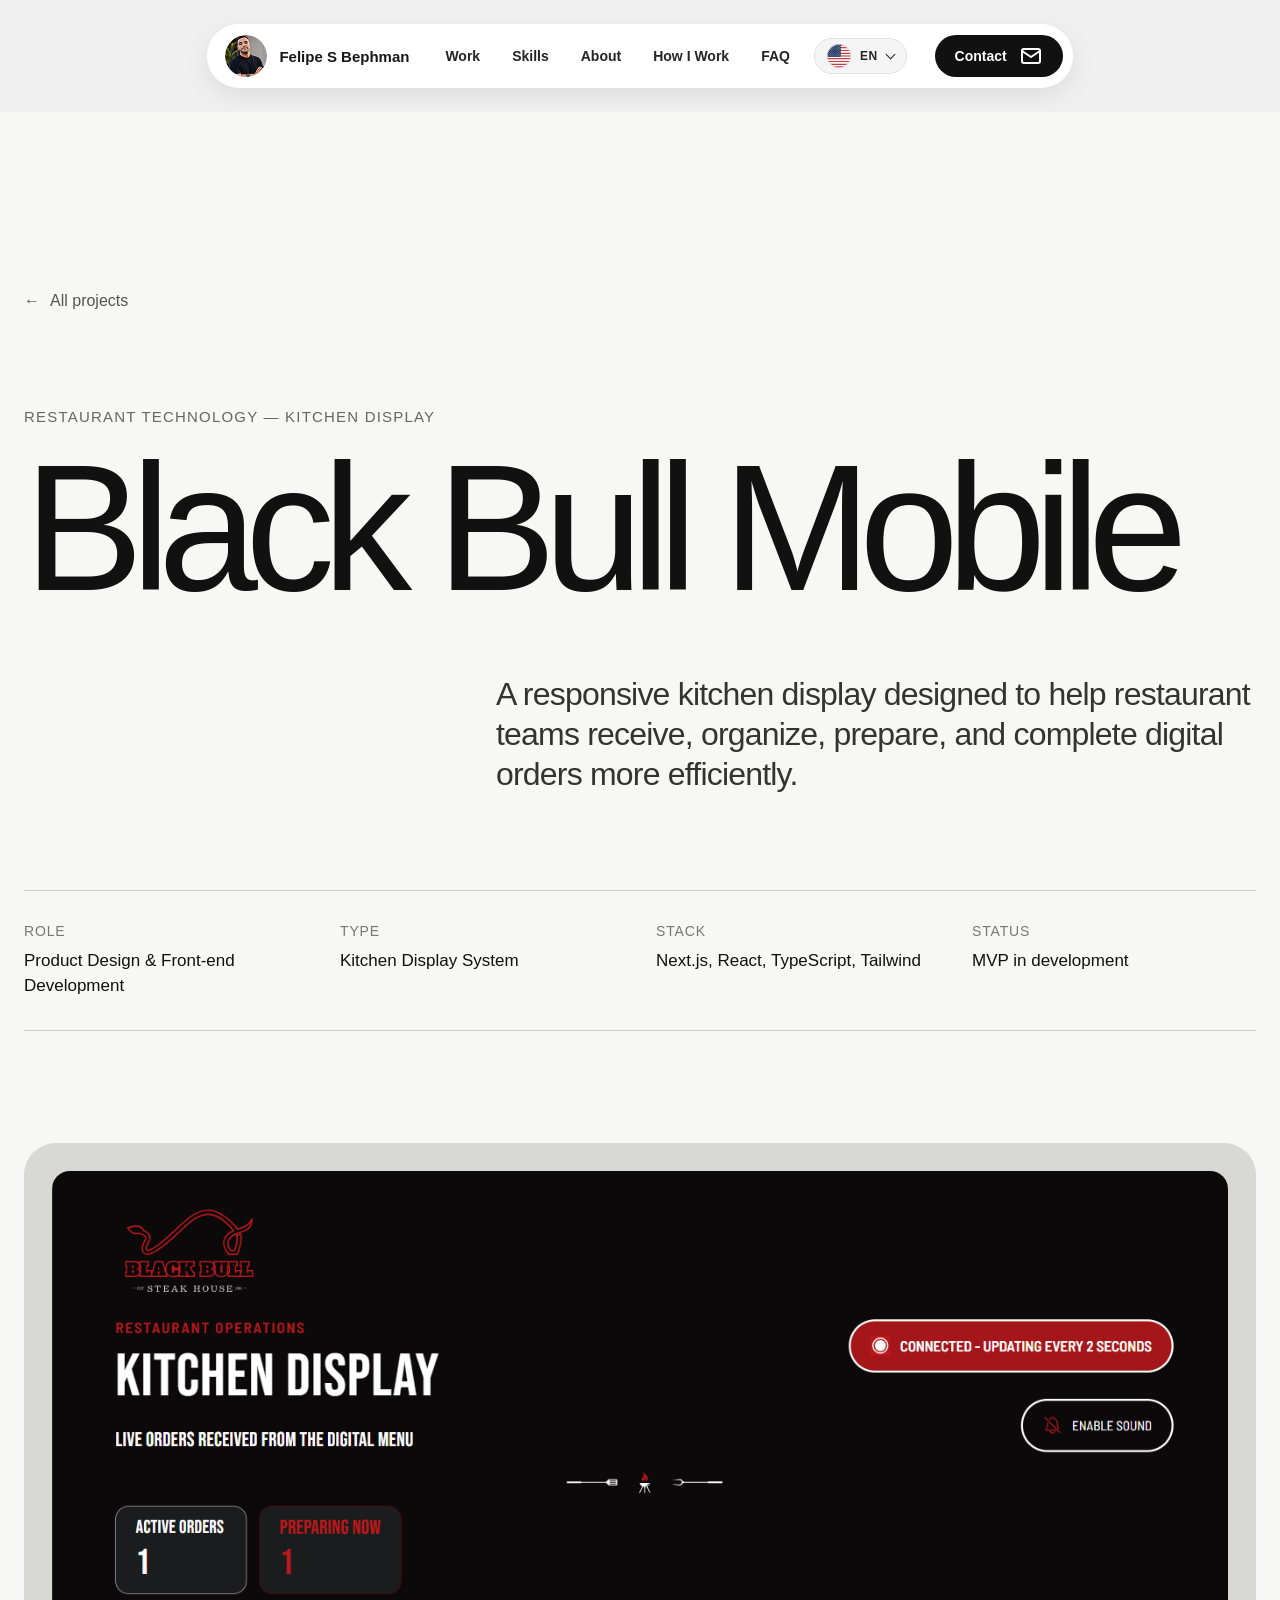
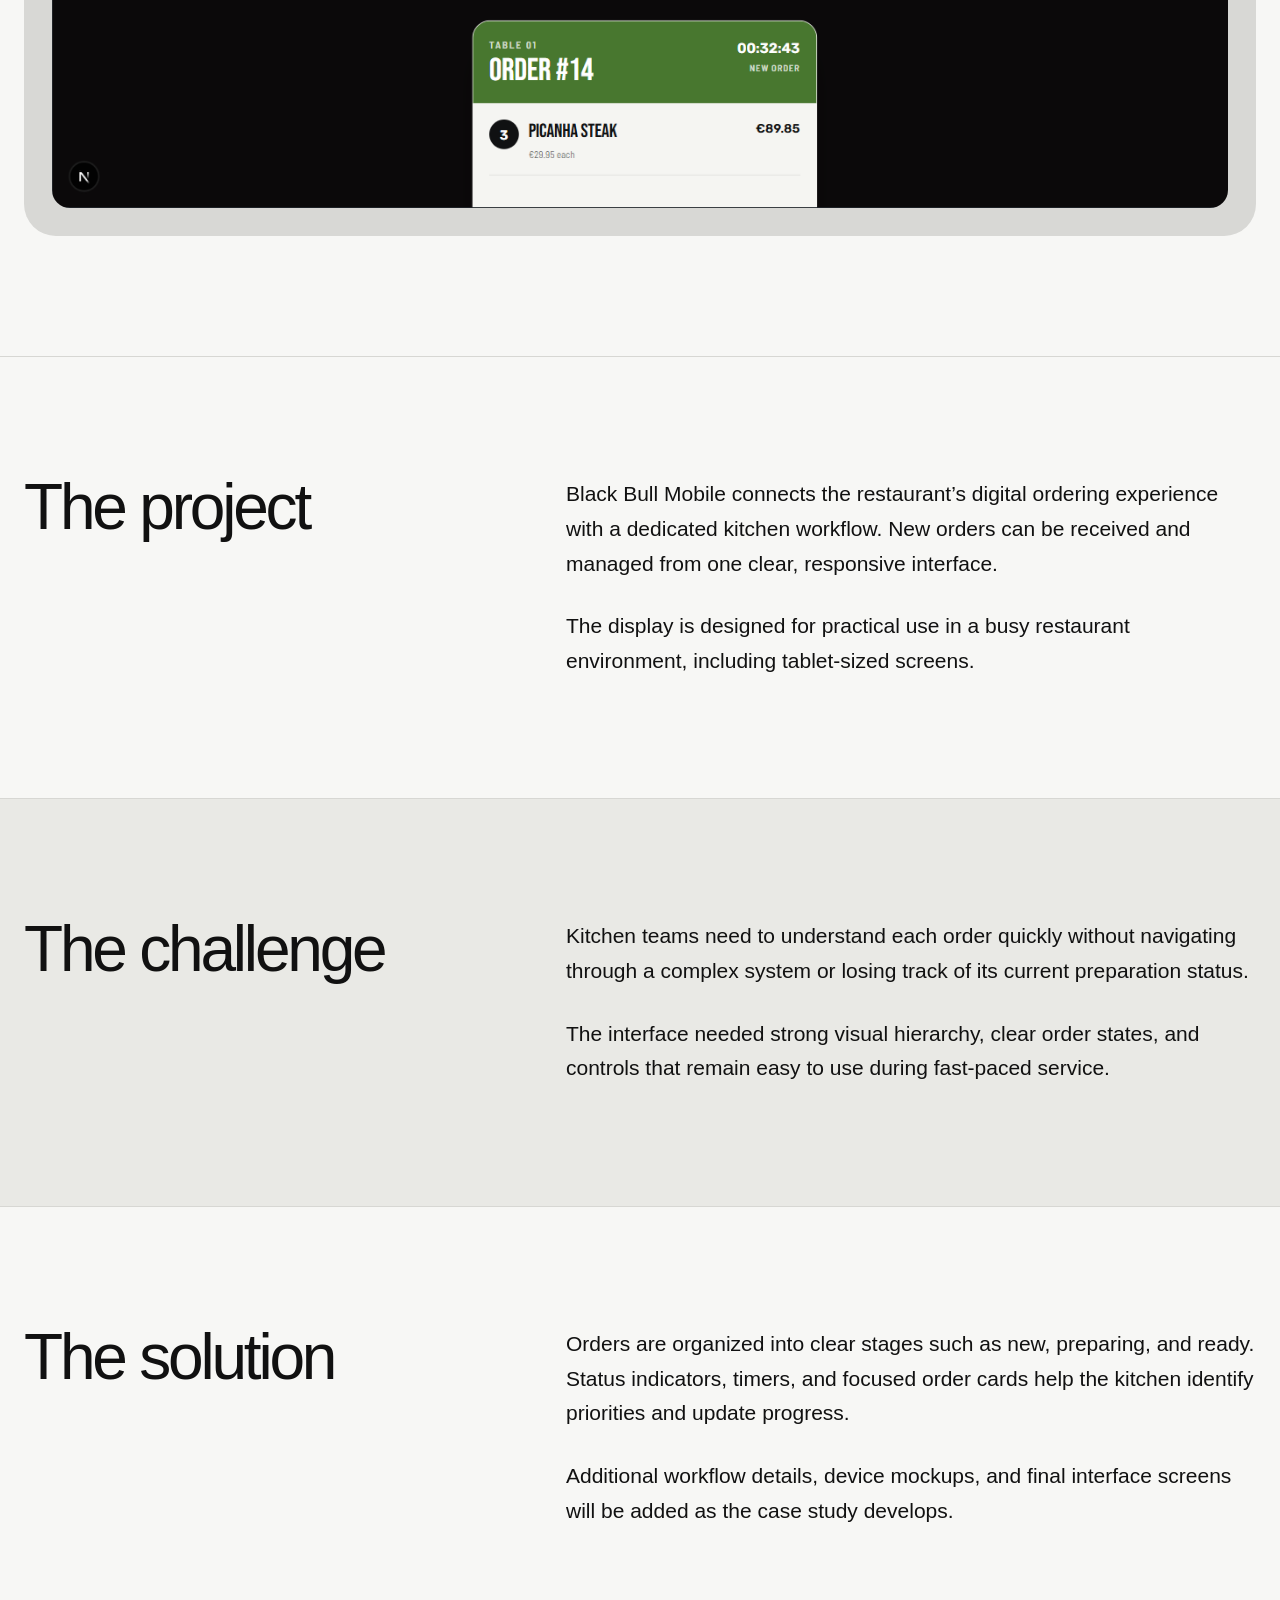
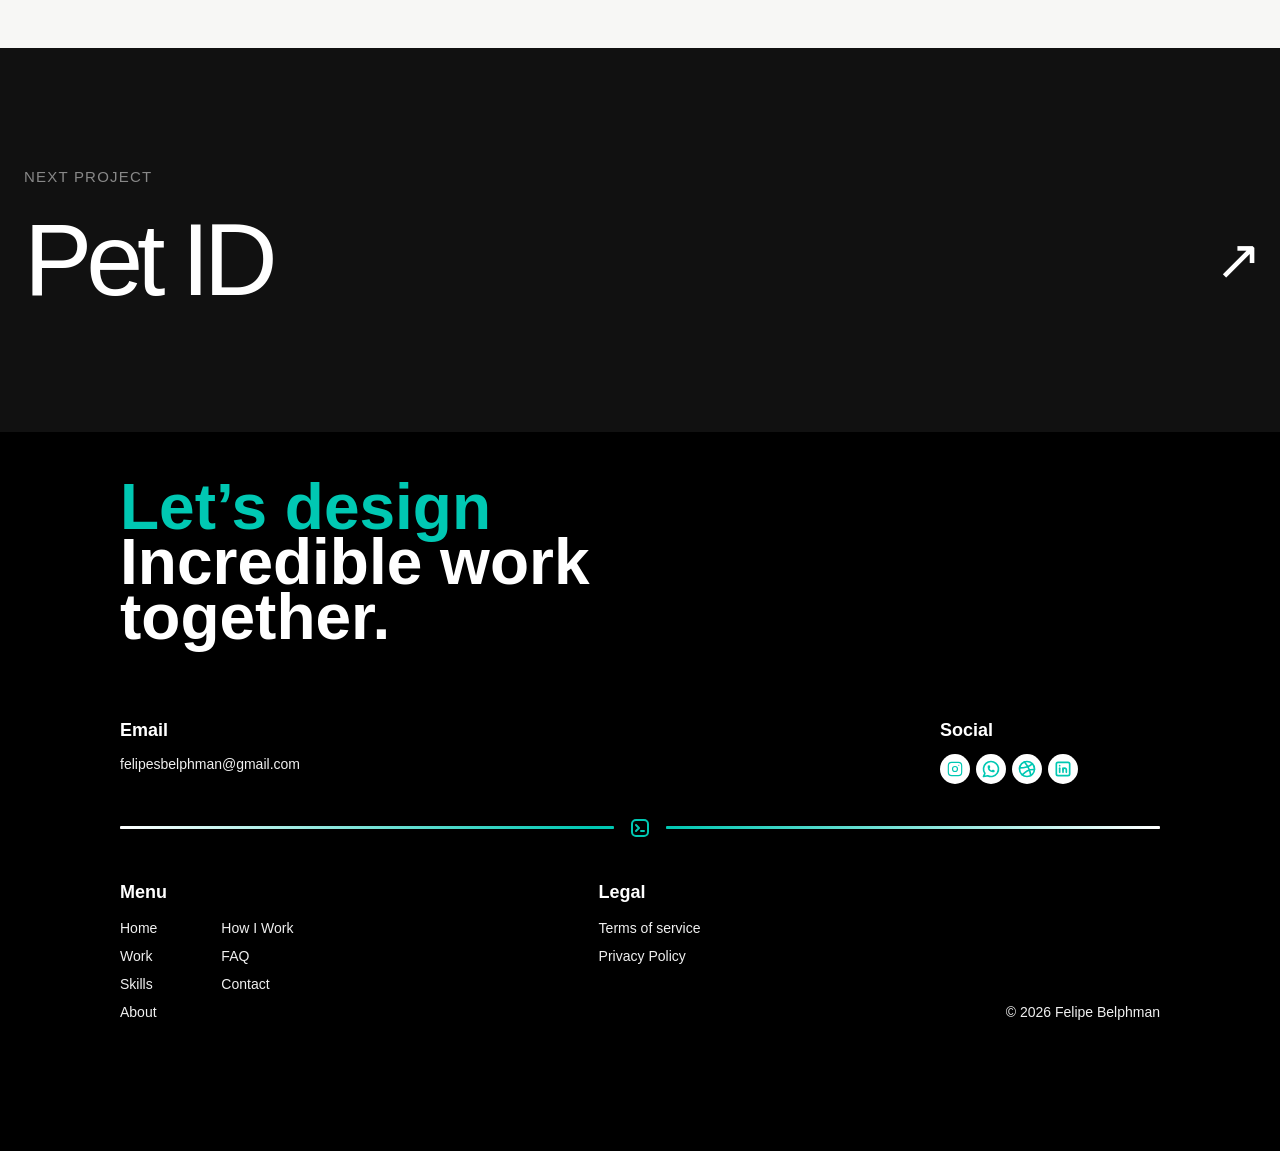
==== black-bull-mobile.html @ f3cac475 "feat: add multilingual front-end portfolio" ====
<!DOCTYPE html>
<html lang="en">

<head>
    <meta charset="UTF-8">
    <meta name="viewport" content="width=device-width, initial-scale=1.0">
    <title data-i18n="blackBullMobilePage.meta.title">Black Bull Mobile Case Study | Felipe S Bephman</title>
    <meta name="description" data-i18n-content="blackBullMobilePage.meta.description" content="A responsive kitchen display designed to help restaurant teams receive, organize, prepare, and complete digital orders more efficiently.">
    <link href="https://api.fontshare.com/v2/css?f[]=switzer@400,500,600,700&display=swap" rel="stylesheet">
    <link rel="stylesheet" href="styles.css">
</head>

<body>
    <header class="site-header">
        <nav class="navigation" aria-label="Main navigation" data-i18n-aria-label="common.navigation.main">
            <a class="navigation__brand" href="./index.html#home">
                <img src="assets/images/profile-photo.png" alt="Portrait of Felipe S Bephman" data-i18n-alt="common.images.portrait">
                <span>Felipe S Bephman</span>
            </a>
            <button class="navigation__toggle" type="button" aria-label="Open navigation menu" data-i18n-aria-label="common.navigation.open" aria-expanded="false"
                aria-controls="navigation-menu">
                <img src="assets/images/menu-icon.svg" alt="" aria-hidden="true">
            </button>
            <ul class="navigation__menu" id="navigation-menu">
                <li><a href="./index.html#work" data-i18n="nav.work">Work</a></li>
                <li><a href="./index.html#skills" data-i18n="nav.skills">Skills</a></li>
                <li><a href="./index.html#about" data-i18n="nav.about">About</a></li>
                <li><a href="./index.html#how-i-work" data-i18n="nav.howIWork">How I Work</a></li>
                <li><a href="./index.html#faq" data-i18n="nav.faq">FAQ</a></li>
                <li class="language-switcher">
                    <button class="language-switcher__trigger" type="button" aria-label="Select language"
                        data-i18n-aria-label="language.select" aria-haspopup="true" aria-expanded="false"
                        aria-controls="language-menu">
                        <img class="language-switcher__flag" data-language-current-flag
                            src="assets/images/flags/flag-en.svg" alt="" aria-hidden="true">

                        <span class="language-switcher__current" data-language-current>
                            EN
                        </span>

                        <span class="language-switcher__chevron" aria-hidden="true"></span>
                    </button>

                    <div class="language-switcher__menu" id="language-menu" role="menu" aria-hidden="true">
                        <button class="language-switcher__option is-active" type="button" data-language="en"
                            role="menuitem" aria-pressed="true">
                            <span class="language-switcher__option-label">
                                <img class="language-switcher__flag" src="assets/images/flags/flag-en.svg" alt=""
                                    aria-hidden="true">

                                <span>English</span>
                            </span>

                            <span class="language-switcher__option-code">
                                EN
                            </span>
                        </button>

                        <button class="language-switcher__option" type="button" data-language="pt-BR" role="menuitem"
                            aria-pressed="false">
                            <span class="language-switcher__option-label">
                                <img class="language-switcher__flag" src="assets/images/flags/flag-pt-br.svg" alt=""
                                    aria-hidden="true">

                                <span>Português</span>
                            </span>

                            <span class="language-switcher__option-code">
                                PT
                            </span>
                        </button>

                        <button class="language-switcher__option" type="button" data-language="es" role="menuitem"
                            aria-pressed="false">
                            <span class="language-switcher__option-label">
                                <img class="language-switcher__flag" src="assets/images/flags/flag-es.svg" alt=""
                                    aria-hidden="true">

                                <span>Español</span>
                            </span>

                            <span class="language-switcher__option-code">
                                ES
                            </span>
                        </button>
                    </div>
                </li>
            </ul>
            <button class="navigation__contact" type="button" data-contact-open aria-controls="contact-modal"
                aria-expanded="false">
                <span class="navigation__contact-default" data-i18n="nav.contact">Contact</span>

                <span class="navigation__contact-hover" data-i18n="nav.contactMe">Contact Me</span>

                <img class="navigation__contact-icon navigation__contact-icon--default"
                    src="assets/images/mail-icon.svg" alt="" aria-hidden="true">

                <img class="navigation__contact-icon navigation__contact-icon--hover"
                    src="assets/images/mail-opened-icon.svg" alt="" aria-hidden="true">

                <img class="navigation__contact-icon navigation__contact-icon--whatsapp"
                    src="assets/images/nav-whatsapp-icon.svg" alt="" aria-hidden="true">
            </button>
        </nav>
    </header>
    <main class="case-study">
    <section class="case-study__hero" aria-labelledby="case-study-title">
        <div class="case-study__container">
            <a class="case-study__back" href="./projects.html">
                <span aria-hidden="true">←</span>
                <span data-i18n="common.caseStudies.allProjects">All projects</span>
            </a>

            <p class="case-study__eyebrow" data-i18n="blackBullMobilePage.hero.eyebrow">
                Restaurant technology — Kitchen display
            </p>

            <h1 class="case-study__title" id="case-study-title">
                Black Bull Mobile
            </h1>

            <p class="case-study__intro" data-i18n="blackBullMobilePage.hero.intro">
                A responsive kitchen display designed to help restaurant
                teams receive, organize, prepare, and complete digital
                orders more efficiently.
            </p>

            <dl class="case-study__meta">
                <div>
                    <dt data-i18n="common.caseStudies.role">Role</dt>
                    <dd data-i18n="common.caseStudies.roleValue">Product Design &amp; Front-end Development</dd>
                </div>

                <div>
                    <dt data-i18n="common.caseStudies.type">Type</dt>
                    <dd data-i18n="blackBullMobilePage.details.type">Kitchen Display System</dd>
                </div>

                <div>
                    <dt data-i18n="common.caseStudies.stack">Stack</dt>
                    <dd>Next.js, React, TypeScript, Tailwind</dd>
                </div>

                <div>
                    <dt data-i18n="common.caseStudies.status">Status</dt>
                    <dd data-i18n="common.caseStudies.mvp">MVP in development</dd>
                </div>
            </dl>
        </div>
    </section>

    <section class="case-study__cover" aria-label="Black Bull Mobile project preview" data-i18n-aria-label="blackBullMobilePage.images.preview">
        <div class="case-study__container">
            <div class="case-study__cover-frame">
                <img
                    src="assets/images/project-black-bull-mobile.png"
                    alt="Black Bull kitchen display interface" data-i18n-alt="blackBullMobilePage.images.interface"
                >
            </div>
        </div>
    </section>

    <section class="case-study__section">
        <div class="case-study__container case-study__two-columns">
            <h2 data-i18n="common.caseStudies.project">The project</h2>

            <div class="case-study__copy">
                <p data-i18n="blackBullMobilePage.project.overview">
                    Black Bull Mobile connects the restaurant’s digital
                    ordering experience with a dedicated kitchen workflow.
                    New orders can be received and managed from one clear,
                    responsive interface.
                </p>

                <p data-i18n="blackBullMobilePage.project.environment">
                    The display is designed for practical use in a busy
                    restaurant environment, including tablet-sized screens.
                </p>
            </div>
        </div>
    </section>

    <section class="case-study__section case-study__section--muted">
        <div class="case-study__container case-study__two-columns">
            <h2 data-i18n="common.caseStudies.challenge">The challenge</h2>

            <div class="case-study__copy">
                <p data-i18n="blackBullMobilePage.challenge.orders">
                    Kitchen teams need to understand each order quickly
                    without navigating through a complex system or losing
                    track of its current preparation status.
                </p>

                <p data-i18n="blackBullMobilePage.challenge.interface">
                    The interface needed strong visual hierarchy, clear
                    order states, and controls that remain easy to use
                    during fast-paced service.
                </p>
            </div>
        </div>
    </section>

    <section class="case-study__section">
        <div class="case-study__container case-study__two-columns">
            <h2 data-i18n="common.caseStudies.solution">The solution</h2>

            <div class="case-study__copy">
                <p data-i18n="blackBullMobilePage.solution.workflow">
                    Orders are organized into clear stages such as new,
                    preparing, and ready. Status indicators, timers, and
                    focused order cards help the kitchen identify priorities
                    and update progress.
                </p>

                <p data-i18n="blackBullMobilePage.solution.upcoming">
                    Additional workflow details, device mockups, and final
                    interface screens will be added as the case study
                    develops.
                </p>
            </div>
        </div>
    </section>

    <nav class="case-study__next" aria-label="Next project" data-i18n-aria-label="common.caseStudies.next">
        <div class="case-study__container">
            <p data-i18n="common.caseStudies.next">Next project</p>

            <a href="./pet-id.html">
                <span>Pet ID</span>
                <span aria-hidden="true">↗</span>
            </a>
        </div>
    </nav>
</main>

    <footer class="site-footer">
        <div class="site-footer__container">
            <h2 class="site-footer__title">
                <span data-i18n="footer.titleOne">Let’s design</span>
                <span data-i18n="footer.titleTwo">Incredible work together.</span>
            </h2>

            <div class="site-footer__contact">
                <div class="site-footer__email">
                    <h3 data-i18n="footer.email">Email</h3>

                    <a href="mailto:felipesbelphman@gmail.com">
                        felipesbelphman@gmail.com
                    </a>
                </div>

                <div class="site-footer__social">
                    <h3 data-i18n="footer.social">Social</h3>

                    <div class="site-footer__social-links">
                        <a href="#" aria-label="Instagram">
                            <img src="assets/images/footer-instagram-icon.svg" alt="" aria-hidden="true">
                        </a>

                        <a href="https://wa.me/353896028494?text=Hello%20Felipe%2C%20I%20found%20your%20portfolio%20and%20would%20like%20to%20talk."
                            target="_blank" rel="noopener noreferrer" aria-label="Message Felipe on WhatsApp" data-i18n-aria-label="footer.whatsappLabel">
                            <img src="assets/images/footer-whatsapp-icon.svg" alt="" aria-hidden="true">
                        </a>

                        <a href="#" aria-label="Dribbble">
                            <img src="assets/images/footer-dribbble-icon.svg" alt="" aria-hidden="true">
                        </a>

                        <a href="#" aria-label="LinkedIn">
                            <img src="assets/images/footer-linkedin-icon.svg" alt="" aria-hidden="true">
                        </a>
                    </div>
                </div>
            </div>

            <div class="site-footer__divider">
                <img class="site-footer__divider-line" src="assets/images/footer-line-left.svg" alt=""
                    aria-hidden="true">

                <img class="site-footer__divider-icon" src="assets/images/footer-brand-icon.svg" alt=""
                    aria-hidden="true">

                <img class="site-footer__divider-line" src="assets/images/footer-line-right.svg" alt=""
                    aria-hidden="true">
            </div>

            <div class="site-footer__bottom">
                <nav class="site-footer__menu" aria-label="Footer navigation" data-i18n-aria-label="footer.navigationLabel">
                    <h3 data-i18n="footer.menu">Menu</h3>

                    <div class="site-footer__menu-links">
                        <div>
                            <a href="./index.html#home" data-i18n="nav.home">Home</a>
                            <a href="./index.html#work" data-i18n="nav.work">Work</a>
                            <a href="./index.html#skills" data-i18n="nav.skills">Skills</a>
                            <a href="./index.html#about" data-i18n="nav.about">About</a>
                        </div>

                        <div>
                            <a href="./index.html#how-i-work" data-i18n="nav.howIWork">How I Work</a>
                            <a href="./index.html#faq" data-i18n="nav.faq">FAQ</a>
                            <a href="./index.html#contact" data-i18n="nav.contact">Contact</a>
                        </div>
                    </div>
                </nav>

                <div class="site-footer__legal">
                    <h3 data-i18n="footer.legal">Legal</h3>

                    <div class="site-footer__legal-links">
                        <a href="./terms-of-service.html" data-i18n="footer.terms">Terms of service</a>
                        <a href="./privacy-policy.html" data-i18n="footer.privacy">Privacy Policy</a>
                    </div>
                </div>

                <p class="site-footer__copyright">
                    © 2026 Felipe Belphman
                </p>
            </div>
        </div>
    </footer>
    <div class="contact-page contact-modal" id="contact-modal" aria-hidden="true">
        <button class="contact-modal__backdrop" type="button" aria-label="Close contact form" data-i18n-aria-label="contact.close"></button>

        <section class="contact-page__panel" aria-labelledby="contact-page-title">
            <button class="contact-page__close" type="button" aria-label="Close contact form" data-i18n-aria-label="contact.close">
                &times;
            </button>

            <header class="contact-page__header">
                <h2 id="contact-page-title" data-i18n="contact.title">
                    Let’s build something useful.
                </h2>

                <p data-i18n="contact.description">
                    Tell me about your project or contact me directly.
                </p>
            </header>

            <div class="contact-page__profile">
                <div class="contact-page__avatar">
                    <img src="assets/images/about-photo.png" alt="Felipe S Belphman">

                    <span class="contact-page__status" aria-label="Available" data-i18n-aria-label="contact.available"></span>
                </div>

                <div class="contact-page__profile-text">
                    <strong>Felipe S Belphman</strong>

                    <a href="mailto:felipesbelphman@gmail.com">
                        felipesbelphman@gmail.com
                    </a>
                </div>
            </div>

            <form class="contact-form" id="contact-form">
                <div class="contact-form__row">
                    <label class="contact-form__field">
                        <span data-i18n="contact.name">Name</span>

                        <input type="text" name="name" placeholder="Name" data-i18n-placeholder="contact.name" autocomplete="name" required>
                    </label>

                    <label class="contact-form__field">
                        <span data-i18n="footer.email">Email</span>

                        <input type="email" name="email" placeholder="Email" data-i18n-placeholder="footer.email" autocomplete="email" required>
                    </label>
                </div>

                <label class="contact-form__field">
                    <span data-i18n="contact.project">Tell me about your project</span>

                    <textarea name="message" rows="5"
                        placeholder="Share a few details — goals, ideas, timeline, or anything you think is relevant." data-i18n-placeholder="contact.messagePlaceholder"
                        required></textarea>
                </label>

                <label class="contact-form__field">
                    <span data-i18n="contact.help">How can I help?</span>

                    <select name="helpType" required>
                        <option value="" selected disabled data-i18n="contact.options.prompt">
                            Select an option
                        </option>

                        <option value="front-end-development" data-i18n="contact.options.development">
                            Front-end development
                        </option>

                        <option value="figma-to-code" data-i18n="contact.options.figma">
                            Figma to code
                        </option>

                        <option value="responsive-website" data-i18n="contact.options.responsive">
                            Responsive website
                        </option>

                        <option value="job-opportunity" data-i18n="contact.options.job">
                            Junior job opportunity
                        </option>

                        <option value="other" data-i18n="contact.options.other">
                            Other
                        </option>
                    </select>
                </label>

                <button class="contact-form__submit" type="submit">
                    <img src="assets/images/contact-message-icon.svg" alt="" aria-hidden="true">

                    <span data-i18n="contact.send">Send Message</span>
                </button>

                <a class="contact-form__whatsapp"
                    href="https://wa.me/353896028494?text=Hello%20Felipe%2C%20I%20found%20your%20portfolio%20and%20would%20like%20to%20talk."
                    target="_blank" rel="noopener noreferrer" aria-label="Message Felipe on WhatsApp" data-i18n-aria-label="footer.whatsappLabel">
                    <img src="assets/images/contact-whatsapp-icon.svg" alt="" aria-hidden="true">

                    <span data-i18n="contact.whatsapp">Message on WhatsApp</span>
                </a>

                <p class="contact-form__note" data-i18n="contact.reply">
                    I’ll reply as soon as possible.
                </p>
            </form>
        </section>
    </div>
    <script src="i18n.js"></script>
    <script src="script.js"></script>
</body>

</html>
---- styles.css ----
* {
    box-sizing: border-box;
    margin: 0;
    padding: 0;
}

body {
    min-height: 100vh;
    background-color: #f0f0f0;
    color: #171717;
    font-family: "Switzer", sans-serif;
}

a {
    color: inherit;
    text-decoration: none;
}

ul {
    list-style: none;
}

.site-header {
    display: flex;
    justify-content: center;
    padding: 24px;
}

.navigation {
    display: flex;
    align-items: center;
    gap: 28px;
    min-height: 64px;
    padding: 10px 10px 10px 18px;
    background-color: #ffffff;
    border-radius: 40px;
    box-shadow: 0 8px 24px rgb(0 0 0 / 8%);
}

.navigation__brand {
    display: flex;
    align-items: center;
    gap: 12px;
    font-size: 15px;
    font-weight: 700;
}

.navigation__brand img {
    display: block;
    width: 42px;
    height: 42px;
    object-fit: cover;
    border-radius: 50%;
}

.navigation__menu {
    display: flex;
    align-items: center;
    gap: 16px;
    font-size: 14px;
    font-weight: 600;
}

.navigation__menu a {
    display: block;
    padding: 12px 8px;
    color: #242424;
}

.navigation__contact {
    display: flex;
    flex: 0 0 128px;
    align-items: center;
    justify-content: center;
    gap: 12px;
    width: 128px;
    min-width: 128px;
    height: 42px;
    padding: 12px 18px;
    overflow: hidden;
    color: #ffffff;
    background-color: #111111;
    border: 0;
    border-radius: 28px;
    font-family: inherit;
    font-size: 14px;
    font-weight: 600;
    white-space: nowrap;
    cursor: pointer;
    transition:
        width 0.45s cubic-bezier(0.22, 1, 0.36, 1),
        flex-basis 0.45s cubic-bezier(0.22, 1, 0.36, 1),
        padding 0.35s ease;
}

.navigation__contact img {
    display: block;
    width: 24px;
    height: 24px;
    flex-shrink: 0;
}

.hero {
    display: flex;
    align-items: center;
    justify-content: space-between;
    gap: 64px;
    max-width: 1920px;
    min-height: auto;
    margin: 0 auto;
    padding: 96px 120px;
}

.hero__content {
    display: flex;
    flex: 0 1 670px;
    flex-direction: column;
    align-items: flex-start;
}

.hero__availability {
    display: inline-flex;
    align-items: center;
    gap: 6px;
    min-height: 40px;
    padding: 10px 24px 10px 12px;
    background-color: #ffffff;
    border: 1px solid #dedcd6;
    border-radius: 19px;
    box-shadow: 0 6px 14px rgb(0 0 0 / 8%);
    font-size: 13px;
    font-weight: 600;
}

.hero__status-dot {
    position: relative;
    width: 16px;
    height: 16px;
    flex-shrink: 0;
    background-color: rgb(33 179 11 / 45%);
    border-radius: 50%;
    box-shadow: 0 0 0 7px rgb(33 179 11 / 0%);
    animation: online-pulse 1.5s ease-out infinite;
}

.hero__status-dot::after {
    content: "";
    position: absolute;
    top: 3px;
    left: 3px;
    width: 10px;
    height: 10px;
    background-color: #21b30b;
    border-radius: 50%;
}

@keyframes online-pulse {

    0%,
    100% {
        transform: scale(1);
        box-shadow: 0 0 0 0 rgb(33 179 11 / 45%);
    }

    50% {
        transform: scale(1.15);
        box-shadow: 0 0 0 8px rgb(33 179 11 / 0%);
    }
}

.hero__title {
    display: flex;
    flex-direction: column;
    margin-top: 32px;
    font-size: 48px;
    line-height: 1.2;
    font-weight: 600;
    letter-spacing: -1.5px;
}

.hero__title-muted {
    color: #828282;
}

.hero__title-strong {
    color: #000000;
}

.hero__description {
    max-width: 610px;
    margin-top: 24px;
    color: #5e5b56;
    font-size: 18px;
    line-height: 28px;
    letter-spacing: -0.36px;
}

.hero__description-highlight {
    color: #000000;
    font-weight: 600;
}

.hero__location {
    margin-top: 24px;
    color: #77746e;
    font-size: 10px;
    line-height: 15px;
    font-weight: 600;
    letter-spacing: 0.4px;
    text-transform: uppercase;
    display: flex;
    align-items: center;
    gap: 12px;
}

.hero__location img {
    display: block;
    width: 24px;
    height: 24px;
}

.hero__actions {
    display: flex;
    align-items: center;
    gap: 14px;
    margin-top: 32px;
}

.button {
    display: inline-flex;
    align-items: center;
    justify-content: center;
    height: 44px;
    padding: 0 24px;
    border-radius: 29px;
    font-size: 16px;
    font-weight: 600;
    white-space: nowrap;
    gap: 12px;
}

.button img {
    display: block;
    width: 24px;
    height: 24px;
    flex-shrink: 0;
}

.button--primary {
    min-width: 180px;
    background-color: #171717;
    color: #ffffff;
    box-shadow: 0 7px 14px rgb(0 0 0 / 16%);
}

.button--secondary {
    min-width: 160px;
    background-color: #ffffff;
    color: #111111;
    border: 1px solid #d8d6d0;
    font-size: 14px;
}

.button {
    transition: transform 0.2s ease;
}

.button:hover {
    transform: translateY(-2px);
}

.hero__visual {
    display: flex;
    flex: 0 1 480px;
    justify-content: center;
}

.hero__visual img {
    display: block;
    width: 100%;
    max-width: 480px;
    height: auto;
}

.navigation__menu a {
    transition: color 0.2s ease;
}

.navigation__menu a:hover {
    color: #828282;
}

.navigation__toggle {
    display: none;
    padding: 0;
    background: transparent;
    border: 0;
    cursor: pointer;
}

.navigation__contact-default,
.navigation__contact-hover {
    width: auto;
}

.navigation__contact-hover,
.navigation__contact-icon--hover,
.navigation__contact-icon--whatsapp {
    display: none !important;
}

.navigation__contact:hover,
.navigation__contact:focus-visible {
    flex-basis: 188px;
    width: 188px;
    padding: 12px;
}

.navigation__contact:hover .navigation__contact-default,
.navigation__contact:hover .navigation__contact-icon--default,
.navigation__contact:focus-visible .navigation__contact-default,
.navigation__contact:focus-visible .navigation__contact-icon--default {
    display: none !important;
}

.navigation__contact:hover .navigation__contact-hover,
.navigation__contact:hover .navigation__contact-icon--hover,
.navigation__contact:hover .navigation__contact-icon--whatsapp,
.navigation__contact:focus-visible .navigation__contact-hover,
.navigation__contact:focus-visible .navigation__contact-icon--hover,
.navigation__contact:focus-visible .navigation__contact-icon--whatsapp {
    display: block !important;
}

.technology-slider {
    display: flex;
    align-items: center;
    gap: 75px;
    min-height: 128px;
    padding: 24px 120px;
    background-color: #f0f0f0;
    overflow: hidden;
}

.technology-slider__intro {
    display: flex;
    flex-direction: column;
    justify-content: center;
    gap: 12px;
    flex-shrink: 0;
}

.technology-slider__eyebrow {
    display: flex;
    align-items: center;
    gap: 15px;
    color: #77746e;
    font-size: 16px;
    line-height: 15px;
    font-weight: 600;
    letter-spacing: 1.28px;
}

.technology-slider__status-dot {
    display: block;
    width: 16px;
    height: 16px;
    flex-shrink: 0;
}

.technology-slider__title {
    display: flex;
    align-items: center;
    gap: 12px;
    color: #000000;
    font-size: 20px;
    line-height: 1.2;
    font-weight: 500;
    letter-spacing: -0.4px;
    white-space: nowrap;
}

.technology-slider__title img {
    display: block;
    width: 24px;
    height: 24px;
    flex-shrink: 0;
}

.technology-slider__group {
    display: flex;
    align-items: center;
    gap: 24px;
}

.technology-slider__item {
    display: flex;
    align-items: center;
    gap: 14px;
    flex-shrink: 0;
}

.technology-slider__item img {
    display: block;
    width: 44px;
    height: 44px;
    object-fit: contain;
}

.technology-slider__item span {
    min-width: 130px;
    color: #0a0d12;
    font-size: 16px;
    line-height: 22px;
    font-weight: 600;
}

.technology-slider__viewport {
    flex: 1;
    min-width: 0;
    overflow: hidden;

    -webkit-mask-image: linear-gradient(to right,
            transparent 0%,
            #000000 12%,
            #000000 88%,
            transparent 100%);

    mask-image: linear-gradient(to right,
            transparent 0%,
            #000000 12%,
            #000000 88%,
            transparent 100%);
}

.technology-slider__group {
    display: flex;
    align-items: center;
    gap: 24px;
}

.technology-slider__track {
    display: flex;
    width: max-content;
}

.technology-slider__track {
    display: flex;
    width: max-content;
    animation: technology-scroll 20s linear infinite;
}

.technology-slider__group {
    display: flex;
    align-items: center;
    gap: 24px;
    padding-right: 24px;
}

.technology-slider--paused .technology-slider__track {
    animation-play-state: paused;
}

.skills {
    padding: 0 120px 126px;
    background-color: #f0f0f0;
}

.skills__container {
    display: grid;
    grid-template-columns: minmax(0, 1fr) 418px;
    align-items: center;
    gap: 64px;
    width: 100%;
    max-width: 1200px;
    margin: 0 auto;
}

.skills__intro {
    display: flex;
    flex-direction: column;
    justify-content: center;
    gap: 101px;
    min-width: 0;
    min-height: 568px;
}

.skills__title {
    color: #111111;
    font-size: 62px;
    line-height: 0.95;
    font-weight: 600;
    letter-spacing: -3.72px;
}

.skills__title span {
    display: block;
}

.skills__title-muted {
    width: max-content;
    color: transparent;
    background: linear-gradient(180deg,
            #c7c7cc 0%,
            #111111 100%);
    background-clip: text;
    -webkit-background-clip: text;
}

.skills__stack {
    display: flex;
    flex-direction: column;
    gap: 24px;
}

.skills__stack-title {
    color: #111111;
    font-size: 28px;
    line-height: 1.2;
    font-weight: 500;
    letter-spacing: -0.56px;
}

.skills__logos {
    width: 100%;
    min-width: 0;
    overflow: hidden;
    -webkit-mask-image: linear-gradient(to right,
            transparent 0%,
            #000000 10%,
            #000000 90%,
            transparent 100%);

    mask-image: linear-gradient(to right,
            transparent 0%,
            #000000 10%,
            #000000 90%,
            transparent 100%);
}

.skills__logos-track {
    display: flex;
    align-items: center;
    width: max-content;
}

.skills__logos-group {
    display: flex;
    align-items: center;
    gap: 6px;
    flex-shrink: 0;
    padding-right: 6px;
}

.skills__logo-tile {
    display: flex;
    align-items: center;
    justify-content: center;
    width: 69px;
    height: 69px;
    flex: 0 0 69px;
    overflow: hidden;
    background-color: #ffffff;
    border-radius: 12px;
}

.skills__logo-tile img {
    display: block;
    width: 46px;
    height: 46px;
    object-fit: contain;
}

.skills__logos-track {
    animation: skills-logo-scroll 30s linear infinite;
    will-change: transform;
}

.skills__capabilities {
    display: flex;
    flex-direction: column;
    align-items: flex-start;
    gap: 36px;
    width: 418px;
}

.skills__capability {
    display: flex;
    align-items: center;
    gap: 24px;
    width: 100%;
}

.skills__capability-icon {
    display: flex;
    align-items: center;
    justify-content: center;
    width: 52px;
    height: 52px;
    flex: 0 0 52px;
    overflow: hidden;
    background-color: #0e0e0d;
    border-radius: 50%;
}

.skills__capability-icon img {
    display: block;
    width: 29px;
    height: 29px;
    object-fit: contain;
}

.skills__capability p {
    color: #111111;
    font-size: 24px;
    line-height: 38px;
    font-weight: 600;
    white-space: nowrap;
}

@keyframes skills-logo-scroll {
    from {
        transform: translateX(0);
    }

    to {
        transform: translateX(-50%);
    }
}

.about {
    padding: 0 120px 126px;
    background-color: #f0f0f0;
}

.about__container {
    width: 100%;
    max-width: 1200px;
    margin: 0 auto;
}

.about__title {
    display: flex;
    flex-direction: column;
    width: 617px;
    max-width: 100%;
    color: #111111;
    font-size: 62px;
    line-height: 0.95;
    font-weight: 600;
    letter-spacing: -3.72px;
}

.about__title-muted {
    width: max-content;
    max-width: 100%;
    color: transparent;
    background: linear-gradient(180deg,
            #c7c7cc 0%,
            #111111 100%);
    background-clip: text;
    -webkit-background-clip: text;
}

.about__content {
    display: grid;
    grid-template-columns:
        minmax(320px, 442px) minmax(0, 617px);
    justify-content: space-between;
    align-items: start;
    gap: 64px;
    margin-top: 48px;
}

.about__profile,
.about__summary {
    min-width: 0;
}

.about__profile {
    display: flex;
    flex-direction: column;
    gap: 24px;
}

.about__photo-wrapper {
    position: relative;
    width: 100%;
    aspect-ratio: 442 / 489;
    overflow: hidden;
    border-radius: 16px;
}

.about__photo {
    display: block;
    width: 100%;
    height: 100%;
    object-fit: cover;
}

.about__socials {
    position: absolute;
    right: 10px;
    bottom: 10px;
    display: flex;
    align-items: center;
    gap: 6px;
}

.about__socials a,
.about__socials img {
    display: block;
    width: 30px;
    height: 30px;
}

.about__identity h3 {
    color: #000000;
    font-size: 24px;
    line-height: 1.2;
    font-weight: 500;
    letter-spacing: -0.48px;
}

.about__identity p {
    margin-top: 2px;
    color: #545454;
    font-size: 18px;
    line-height: 1.2;
    font-weight: 500;
    letter-spacing: -0.36px;
}

.about__history {
    display: flex;
    flex-direction: column;
    gap: 12px;
}

.about__history-title {
    color: #000000;
    font-size: 18px;
    line-height: 1.2;
    font-weight: 600;
    letter-spacing: 0.72px;
}

.about__history-list {
    display: flex;
    flex-direction: column;
    gap: 12px;
}

.about__history-item {
    display: flex;
    align-items: center;
    gap: 12px;
    min-height: 48px;
    padding: 10px 12px;
    overflow: hidden;
    background-color: #ffffff;
    border-radius: 12px;
    box-shadow: 4px 4px 2px rgb(174 174 178 / 50%);
}

.about__history-item strong {
    width: 42px;
    flex: 0 0 42px;
    color: #000000;
    font-size: 18px;
    line-height: 1.2;
    font-weight: 600;
    letter-spacing: -0.36px;
}

.about__history-item img {
    display: block;
    width: 22px;
    height: 2px;
    flex-shrink: 0;
    transform: rotate(90deg);
}

.about__history-item span {
    min-width: 0;
    color: #545454;
    font-size: 18px;
    line-height: 1.2;
    font-weight: 500;
    letter-spacing: -0.36px;
}

.about__summary {
    display: flex;
    flex-direction: column;
    align-items: flex-start;
    gap: 84px;
    padding-top: 48px;
}

.about__text {
    display: flex;
    flex-direction: column;
    gap: 46px;
    width: 100%;
}

.about__text p {
    color: #111111;
    font-size: 24px;
    line-height: 1.05;
    font-weight: 500;
}

.about__text-highlight {
    color: #111111;
}

.about__text-muted {
    color: #828282;
}

.about__signature {
    display: block;
    width: min(100%, 496px);
    height: auto;
    transform: rotate(-3.16deg);
    transform-origin: center;
}

.work-process {
    padding: 126px 120px;
    background-color: #f0f0f0;
}

.work-process__container {
    display: flex;
    flex-direction: column;
    gap: 48px;
    width: 100%;
    max-width: 1200px;
    margin: 0 auto;
}

.work-process__header {
    display: grid;
    grid-template-columns:
        minmax(0, 617px) minmax(0, 1fr);
    align-items: end;
    gap: 48px;
}

.work-process__title {
    display: flex;
    flex-direction: column;
    color: #2b2b2b;
    font-size: 62px;
    line-height: 0.95;
    font-weight: 600;
    letter-spacing: -3.72px;
}

.work-process__title-muted {
    width: max-content;
    max-width: 100%;
    color: transparent;
    background: linear-gradient(180deg,
            #c7c7cc 0%,
            #111111 100%);
    background-clip: text;
    -webkit-background-clip: text;
}

.work-process__intro {
    color: #828282;
    font-size: 24px;
    line-height: 1.05;
    font-weight: 500;
}

.work-process__intro span {
    display: block;
}

.work-process__intro-highlight {
    color: #111111;
}

.work-process__steps {
    display: grid;
    grid-template-columns: repeat(3, minmax(0, 1fr));
    gap: 64px;
}

.work-process__step {
    display: flex;
    flex-direction: column;
    align-items: flex-start;
    gap: 24px;
    min-width: 0;
}

.work-process__step-icon {
    display: block;
    width: 48px;
    height: 48px;
    object-fit: contain;
}

.work-process__step-content {
    display: flex;
    flex-direction: column;
    gap: 12px;
}

.work-process__step-content h3 {
    color: #2b2b2b;
    font-size: 32px;
    line-height: 1.2;
    font-weight: 600;
}

.work-process__step-content p {
    color: #828282;
    font-size: 24px;
    line-height: 1.05;
    font-weight: 500;
}

.faq {
    padding: 126px 120px;
    background-color: #f0f0f0;
    font-family: "Switzer", sans-serif;
}

.faq__container {
    display: flex;
    flex-direction: column;
    gap: 61px;
    width: 100%;
    max-width: 1142px;
    margin: 0 auto;
}

.faq__header {
    display: flex;
    flex-direction: column;
    align-items: flex-start;
    gap: 12px;
    width: 473px;
    max-width: 100%;
}

.faq__eyebrow {
    color: #b8b8b8;
    font-size: 14px;
    line-height: 16px;
    font-weight: 600;
}

.faq__title {
    display: flex;
    flex-direction: column;
    color: #171717;
    font-size: 64px;
    line-height: 57px;
    font-weight: 600;
    letter-spacing: -2px;
}

.faq__title-muted {
    color: #94928d;
}

.faq__body {
    display: grid;
    grid-template-columns:
        minmax(0, 526px) minmax(0, 584px);
    align-items: start;
    gap: 32px;
}

.faq__contact-card {
    display: flex;
    flex-direction: column;
    align-items: flex-start;
    gap: 24px;
    min-height: 450px;
    padding: 36px;
    background-color: #ffffff;
    border: 1.5px solid #dedede;
    border-radius: 16px;
}

.faq__avatar {
    display: block;
    width: 82px;
    height: 82px;
    object-fit: cover;
    border-radius: 50%;
}

.faq__contact-title {
    display: flex;
    flex-direction: column;
    color: #111111;
    font-size: 36px;
    line-height: 1.1;
    font-weight: 600;
    letter-spacing: -2.16px;
}

.faq__contact-title-muted {
    width: max-content;
    max-width: 100%;
    color: transparent;
    background: linear-gradient(180deg,
            #c7c7cc 0%,
            #111111 100%);
    background-clip: text;
    -webkit-background-clip: text;
}

.faq__contact-content {
    display: flex;
    flex-direction: column;
    gap: 36px;
    width: 390px;
    max-width: 100%;
}

.faq__contact-content>p {
    color: #545454;
    font-size: 17px;
    line-height: 26px;
    font-weight: 500;
}

.faq__schedule-button {
    display: inline-flex;
    align-items: center;
    justify-content: center;
    gap: 20px;
    width: 280px;
    max-width: 100%;
    height: 48px;
    padding: 12px 18px;
    color: #ffffff;
    background-color: #000000;
    border-radius: 38px;
    font-size: 18px;
    line-height: 18px;
    font-weight: 600;
}

.faq__schedule-button span {
    white-space: nowrap;
}

.faq__schedule-button img {
    display: block;
    width: 24px;
    height: 24px;
}

.faq__accordion {
    width: 100%;
    min-width: 0;
}

.faq__item {
    width: 100%;
    padding: 20px 24px;
    overflow: hidden;
    background-color: #ffffff;
    border: 1.5px solid #dedede;
    border-radius: 16px;
}

.faq__item+.faq__item {
    margin-top: 12px;
}

.faq__question {
    display: flex;
    align-items: center;
    justify-content: space-between;
    gap: 16px;
    width: 100%;
    padding: 0;
    color: #171717;
    background: transparent;
    border: 0;
    cursor: pointer;
    font: inherit;
    text-align: left;
}

.faq__question span {
    min-width: 0;
    font-family: "Switzer", sans-serif;
    font-size: 18px;
    line-height: 24px;
    font-weight: 600;
}

.faq__question img {
    display: block;
    width: 24px;
    height: 24px;
    flex-shrink: 0;
}

.faq__answer {
    max-height: 0;
    margin-top: 0;
    overflow: hidden;
    opacity: 0;
    transition:
        max-height 0.35s ease,
        margin-top 0.35s ease,
        opacity 0.25s ease;
}

.faq__answer p {
    color: #64615b;
    font-family: "Switzer", sans-serif;
    font-size: 16px;
    line-height: 24px;
    font-weight: 400;
}

.faq__item--open .faq__answer {
    max-height: 140px;
    margin-top: 12px;
    opacity: 1;
}

@media (hover: hover) and (pointer: fine) {
    .technology-slider__track:hover {
        animation-play-state: paused;
    }
}

@keyframes technology-scroll {
    from {
        transform: translateX(0);
    }

    to {
        transform: translateX(-50%);
    }
}

.projects {
    padding: 126px 120px;
    background-color: #f0f0f0;
}

.projects__container {
    width: 100%;
    max-width: 1234px;
    margin: 0 auto;
}

.projects__title {
    color: #111111;
    font-size: 64px;
    line-height: 62px;
    font-weight: 600;
}

.projects__title-word {
    display: inline-block;
    opacity: 0;
    filter: blur(5px);
    transform: translateY(10px);
    transition:
        opacity 600ms ease,
        filter 600ms ease,
        transform 600ms ease;
}

.projects__title.is-visible .projects__title-word {
    opacity: 1;
    filter: blur(0);
    transform: translateY(0);
}

.projects__title.is-visible .projects__title-word:nth-child(2) {
    transition-delay: 120ms;
}

.projects__grid {
    display: grid;
    grid-template-columns: repeat(2, minmax(0, 1fr));
    gap: 24px;
    margin-top: 24px;
}

.project-card {
    display: flex;
    flex-direction: column;
    gap: 19px;
    min-width: 0;
    min-height: 0;
    padding: 42px 25px 44px;
    overflow: hidden;
    background-color: #b8b8b8;
    border-radius: 20px;
    box-shadow: 0 16px 36px rgb(0 0 0 / 10%);
    backdrop-filter: blur(50px);
    -webkit-backdrop-filter: blur(50px);
}

.project-card__preview {
    width: 100%;
    height: auto;
    aspect-ratio: 555 / 319;
    padding: 12px 13px 14px 12px;
    overflow: hidden;
    background-color: #ffffff;
    border: 8px solid #000000;
    border-radius: 4px;
}

.project-card__preview img {
    display: block;
    width: 100%;
    height: 100%;
    object-fit: cover;
    border-radius: 12px;
}

.project-card__footer {
    display: flex;
    align-items: center;
    justify-content: space-between;
    width: 100%;
}

.project-card__title {
    color: #f0f0f0;
    font-size: 24px;
    line-height: 29px;
    font-weight: 600;
}

.project-card__link {
    display: inline-flex;
    align-items: center;
    gap: 24px;
    color: #f0f0f0;
    font-size: 16px;
    line-height: 19px;
    font-weight: 600;
    white-space: nowrap;
}

.project-card__link img {
    display: block;
    width: 24px;
    height: 24px;
    flex-shrink: 0;
}

.projects__all-link {
    display: flex;
    align-items: center;
    justify-content: center;
    gap: 10px;
    width: max-content;
    margin: 48px auto 0;
    color: #111111;
    font-size: 16px;
    line-height: 24px;
    font-weight: 600;
}

.projects__all-text {
    position: relative;
}

.projects__all-text::after {
    position: absolute;
    right: 0;
    bottom: -2px;
    left: 0;
    height: 1.5px;
    background-color: currentColor;
    content: "";
    transform: scaleX(0);
    transform-origin: left;
    transition: transform 0.35s cubic-bezier(0.4, 0, 0.2, 1);
}

.projects__all-icon {
    position: relative;
    display: block;
    flex: 0 0 24px;
    width: 24px;
    height: 24px;
    overflow: hidden;
}

.projects__all-arrow {
    position: absolute;
    inset: 0;
    display: block;
    width: 24px;
    height: 24px;
    filter: brightness(0);
    rotate: 0deg;
    transition:
        translate 0.35s cubic-bezier(0.4, 0, 0.2, 1),
        opacity 0.25s ease;
}

.projects__all-arrow--current {
    opacity: 1;
    translate: 0 0;
}

.projects__all-arrow--next {
    opacity: 0;
    translate: -130% 130%;
}

.projects__all-link:hover .projects__all-text::after,
.projects__all-link:focus-visible .projects__all-text::after {
    transform: scaleX(1);
}

.projects__all-link:hover .projects__all-arrow--current,
.projects__all-link:focus-visible .projects__all-arrow--current {
    opacity: 0;
    translate: 130% -130%;
}

.projects__all-link:hover .projects__all-arrow--next,
.projects__all-link:focus-visible .projects__all-arrow--next {
    opacity: 1;
    translate: 0 0;
}

.skills__logos--paused .skills__logos-track {
    animation-play-state: paused;
}

@media (hover: hover) and (pointer: fine) {
    .skills__logos-track:hover {
        animation-play-state: paused;
    }
}

.about__socials a {
    opacity: 0;
    pointer-events: none;
    transform: translateX(520px);
    transition:
        opacity 0.4s ease,
        transform 0.9s cubic-bezier(0.22, 1, 0.36, 1);
}

.about__socials a:nth-child(1) {
    transition-delay: 0.05s;
}

.about__socials a:nth-child(2) {
    transition-delay: 0.17s;
}

.about__socials a:nth-child(3) {
    transition-delay: 0.29s;
}

.about__socials a:nth-child(4) {
    transition-delay: 0.41s;
}

.about__socials--visible a {
    opacity: 1;
    pointer-events: auto;
    transform: translateX(0);
}

.about__socials a img {
    transition: transform 0.25s ease;
}

.final-cta {
    padding: 126px 120px;
    background-color: #f0f0f0;
}

.final-cta__card {
    position: relative;
    width: 100%;
    max-width: 1200px;
    margin: 0 auto;
    padding: 64px 44px;
    overflow: hidden;
    background-color: #000000;
    border-radius: 16px;
    box-shadow: 0 18px 34px rgb(0 0 0 / 18%);
}

.final-cta__content {
    position: relative;
    z-index: 2;
    display: grid;
    grid-template-columns:
        minmax(0, 578px) minmax(0, 1fr);
    align-items: center;
    gap: 64px;
}

.final-cta__intro {
    display: flex;
    flex-direction: column;
    align-items: flex-start;
    gap: 32px;
    min-width: 0;
}

.final-cta__gradient {
    position: absolute;
    z-index: 1;
    top: -204px;
    right: -195px;
    display: block;
    width: 520px;
    height: 520px;
    pointer-events: none;
}

.final-cta__heading {
    display: flex;
    flex-direction: column;
    gap: 12px;
}

.final-cta__eyebrow {
    color: #00c8b3;
    font-size: 12px;
    line-height: 16px;
    font-weight: 500;
}

.final-cta__title {
    display: flex;
    flex-direction: column;
    color: #ffffff;
    font-size: 48px;
    line-height: 58px;
    font-weight: 500;
}

.final-cta__title-accent {
    width: max-content;
    max-width: 100%;
    color: transparent;
    background: linear-gradient(90deg,
            #00c8b3 0%,
            #f2f2f7 100%);
    background-clip: text;
    -webkit-background-clip: text;
}

.final-cta__action {
    display: flex;
    flex-direction: column;
    gap: 24px;
    width: 100%;
}

.final-cta__description {
    max-width: 578px;
    color: #d3ebf5;
    font-size: 18px;
    line-height: 26px;
    font-weight: 400;
}

.final-cta__buttons {
    display: flex;
    align-items: center;
    gap: 14px;
}

.final-cta__button {
    display: inline-flex;
    align-items: center;
    justify-content: center;
    gap: 12px;
    height: 44px;
    border-radius: 29px;
    font-weight: 600;
}

.final-cta__button img {
    display: block;
    width: 24px;
    height: 24px;
}

.final-cta__button--work {
    width: 220px;
    padding: 0 18px;
    color: #ffffff;
    background-color: #2b2b2b;
    font-size: 16px;
    white-space: nowrap;
}

.final-cta__button--github {
    width: 160px;
    color: #111111;
    background-color: #ffffff;
    border: 1px solid #d8d6d0;
    font-size: 14px;
}

.final-cta__opportunities {
    display: flex;
    flex-direction: column;
    align-items: flex-start;
    gap: 32px;
    min-width: 0;
}

.final-cta__opportunities-title {
    color: #ffffff;
    font-size: 24px;
    line-height: 22px;
    font-weight: 600;
}

.final-cta__opportunities-list {
    display: flex;
    flex-direction: column;
    gap: 24px;
    margin: 0;
    padding: 0;
    list-style: none;
}

.final-cta__opportunities-list li {
    display: flex;
    align-items: center;
    gap: 10px;
    color: #f0f0f0;
    font-size: 18px;
    line-height: 22px;
    font-weight: 600;
}

.final-cta__opportunities-list img,
.final-cta__location>img {
    display: block;
    width: 24px;
    height: 24px;
    flex-shrink: 0;
}

.final-cta__location {
    display: flex;
    align-items: center;
    gap: 10px;
    color: #ffffff;
}

.final-cta__location p {
    display: flex;
    align-items: center;
    gap: 10px;
    font-size: 18px;
    line-height: 22px;
}

.final-cta__location strong {
    font-weight: 600;
}

.final-cta__location span {
    font-weight: 400;
}

@media (hover: hover) and (pointer: fine) {

    .about__socials a:hover img,
    .about__socials a:focus-visible img {
        transform: scale(1.15);
    }
}

@media (prefers-reduced-motion: reduce) {
    .about__socials a {
        opacity: 1;
        pointer-events: auto;
        transform: none;
        transition: none;
    }

    .about__socials a img {
        transition: none;
    }
}

@media (max-width: 900px) {
    .hero {
        flex-direction: column;
        align-items: flex-start;
        min-height: auto;
        padding: 128px 22px 48px;
        gap: 48px;
    }

    .navigation__menu,
    .navigation__contact {
        display: none;
    }

    .navigation {
        width: 100%;
        max-width: 372px;
        min-height: 70px;
        justify-content: space-between;
        padding: 8px 13px;
        border-radius: 32px;
        background-color: rgb(255 255 255 / 50%);
        backdrop-filter: blur(5px);
        -webkit-backdrop-filter: blur(5px);
        border: 1px solid rgb(255 255 255 / 70%);
    }

    .navigation__toggle {
        display: flex;
        align-items: center;
        justify-content: center;
        width: 36px;
        height: 36px;
    }

    .navigation__toggle img {
        display: block;
        width: 36px;
        height: 36px;
    }

    .navigation.navigation--open {
        display: grid;
        grid-template-columns: 1fr auto;
        grid-template-rows: 54px 1fr 56px;
        min-height: 380px;
        padding: 12px 14px;
        background-color: rgb(255 255 255 / 50%);
        backdrop-filter: blur(5px);
        -webkit-backdrop-filter: blur(5px);
        border: 1px solid rgb(255 255 255 / 70%);
        border-radius: 32px;
        box-shadow: 0 16px 40px rgb(0 0 0 / 12%);
    }

    .site-header {
        position: absolute;
        top: 0;
        left: 0;
        z-index: 1000;
        width: 100%;
    }

    .navigation--open .navigation__menu {
        display: flex;
        grid-column: 1 / -1;
        flex-direction: column;
        align-items: flex-start;
        justify-content: center;
        gap: 24px;
        font-size: 28px;
        line-height: 1.2;
    }

    .navigation--open .navigation__menu a {
        padding: 0;
    }

    .navigation--open .navigation__contact {
        display: flex;
        grid-column: 1 / -1;
        width: 100%;
        height: 56px;
        background-color: #111111;
        color: #ffffff;
        border: 1.5px solid #111111;
        border-radius: 36px;
        box-shadow: none;
        font-size: 24px;
        font-weight: 700;
    }

    .navigation--open .navigation__contact img {
        display: none;

    }

    .hero__content {
        flex: none;
        width: 100%;
    }

    .hero__title {
        margin-top: 22px;
        font-size: 40px;
        line-height: 1.05;
        letter-spacing: -1.2px;
    }

    .hero__description {
        margin-top: 20px;
        font-size: 16px;
        line-height: 18px;
        letter-spacing: -0.28px;
    }

    .hero__visual {
        flex: none;
        width: 100%;
    }

    .technology-slider {
        width: 100%;
        flex-direction: column;
        align-items: flex-start;
        gap: 24px;
        padding: 24px 22px;
    }

    .technology-slider__viewport {
        width: 100%;
    }

    .technology-slider__intro {
        width: 100%;
    }

    .technology-slider__title {
        max-width: 100%;
        font-size: 16px;
        line-height: 20px;
        white-space: normal;
    }

    .hero__actions {
        width: 100%;
        gap: 14px;
    }

    .hero__actions .button {
        flex: 1;
        min-width: 0;
        padding: 0 14px;
    }

    .hero {
        width: 100%;
        max-width: 100%;
        padding-inline: clamp(16px, 5.64vw, 22px);
        overflow: hidden;
    }

    .hero__content {
        min-width: 0;
    }

    .hero__title,
    .hero__description {
        width: 100%;
        max-width: 100%;
        overflow-wrap: break-word;
    }

    .hero__title {
        font-size: clamp(34px, 10vw, 40px);
    }

    .projects {
        padding: 80px 22px;
    }

    .projects__title {
        font-size: clamp(40px, 12vw, 48px);
        line-height: 1;
    }

    .projects__grid {
        grid-template-columns: 1fr;
        gap: 24px;
        margin-top: 32px;
    }

    .project-card {
        min-height: 0;
        padding: 16px;
        gap: 16px;
        border-radius: 16px;
    }

    .project-card__preview {
        height: auto;
        aspect-ratio: 555 / 319;
        padding: 8px;
        border-width: 6px;
    }

    .project-card__preview img {
        width: 100%;
        height: 100%;
        object-fit: cover;
    }

    .skills {
        padding: 80px 22px;
    }

    .skills__container {
        grid-template-columns: minmax(0, 1fr);
        gap: 64px;
    }

    .skills__intro {
        gap: 48px;
        min-height: 0;
    }

    .skills__title {
        font-size: clamp(40px, 12vw, 52px);
        line-height: 0.98;
        letter-spacing: -2.4px;
    }

    .skills__stack-title {
        font-size: 24px;
        line-height: 1.2;
    }

    .skills__capabilities {
        width: 100%;
        gap: 24px;
    }

    .skills__capability {
        gap: 16px;
    }

    .skills__capability-icon {
        width: 46px;
        height: 46px;
        flex-basis: 46px;
    }

    .skills__capability-icon img {
        width: 25px;
        height: 25px;
    }

    .skills__capability p {
        min-width: 0;
        font-size: clamp(16px, 5vw, 20px);
        line-height: 1.25;
        white-space: normal;
    }

    .about {
        padding: 80px 22px;
    }

    .about__title {
        width: 100%;
        font-size: clamp(40px, 12vw, 52px);
        line-height: 0.98;
        letter-spacing: -2.4px;
    }

    .about__title-muted {
        width: auto;
    }

    .about__content {
        grid-template-columns: minmax(0, 1fr);
        gap: 56px;
        margin-top: 40px;
    }

    .about__summary {
        padding-top: 0;
    }

    .about__summary {
        gap: 48px;
    }

    .about__text {
        gap: 32px;
    }

    .about__text p {
        font-size: clamp(18px, 5vw, 20px);
        line-height: 1.25;
    }

    .about__signature {
        width: 100%;
        max-width: 346px;
        margin: 0 auto;
    }

    .work-process {
        padding: 80px 22px;
    }

    .work-process__container {
        gap: 40px;
    }

    .work-process__header {
        grid-template-columns: minmax(0, 1fr);
        align-items: start;
        gap: 24px;
    }

    .work-process__title {
        font-size: clamp(40px, 12vw, 52px);
        line-height: 0.98;
        letter-spacing: -2.4px;
    }

    .work-process__intro {
        font-size: clamp(18px, 5vw, 20px);
        line-height: 1.25;
    }

    .work-process__steps {
        grid-template-columns: minmax(0, 1fr);
        gap: 40px;
    }

    .work-process__steps {
        gap: 36px;
    }

    .work-process__step {
        gap: 16px;
    }

    .work-process__step-icon {
        width: 44px;
        height: 44px;
    }

    .work-process__step-content {
        gap: 8px;
    }

    .work-process__step-content h3 {
        font-size: 28px;
        line-height: 1.2;
    }

    .work-process__step-content p {
        font-size: clamp(18px, 5vw, 20px);
        line-height: 1.25;
    }

    .faq {
        padding: 80px 22px;
    }

    .faq__container {
        gap: 40px;
    }

    .faq__title {
        font-size: clamp(40px, 12vw, 52px);
        line-height: 0.95;
        letter-spacing: -1.5px;
    }

    .faq__body {
        grid-template-columns: minmax(0, 1fr);
        gap: 24px;
    }

    .faq__contact-card {
        min-height: 0;
        padding: 24px;
    }

    .faq__avatar {
        width: 64px;
        height: 64px;
    }

    .faq__contact-title {
        font-size: 30px;
        letter-spacing: -1.5px;
    }

    .faq__contact-content {
        gap: 24px;
    }

    .final-cta {
        padding: 80px 22px;
    }

    .final-cta__card {
        padding: 48px 24px;
    }

    .final-cta__content {
        grid-template-columns: minmax(0, 1fr);
        gap: 48px;
    }

    .final-cta__title {
        font-size: clamp(36px, 10.5vw, 44px);
        line-height: 1.1;
    }

    .final-cta__title-accent {
        width: auto;
    }

    .final-cta__buttons {
        flex-direction: column;
        align-items: stretch;
        width: 100%;
    }

    .final-cta__button--work,
    .final-cta__button--github {
        width: 100%;
    }

    .final-cta__gradient {
        top: 42%;
        right: -300px;
    }

    .final-cta__location {
        align-items: flex-start;
    }

    .final-cta__location p {
        display: block;
        font-size: 16px;
        line-height: 22px;
    }

    .final-cta__location p strong,
    .final-cta__location p span {
        display: inline;
    }

    .final-cta__location p span {
        margin: 0 8px;
    }
}

.project-card {
    transition:
        transform 0.3s ease,
        box-shadow 0.3s ease;
}

.project-card__preview img {
    transition: transform 0.4s ease;
}

.site-footer {
    padding: 48px 120px 129px;
    color: #ffffff;
    background-color: #000000;
}

.site-footer__container {
    width: 100%;
    max-width: 1200px;
    margin: 0 auto;
}

.site-footer__title {
    display: flex;
    flex-direction: column;
    width: 748px;
    max-width: 100%;
    color: #ffffff;
    font-size: 64px;
    line-height: 55px;
    font-weight: 600;
}

.site-footer__title span:first-child {
    color: #00c8b3;
}

.site-footer__contact {
    display: flex;
    align-items: flex-start;
    justify-content: space-between;
    width: 100%;
    max-width: 1136px;
    margin-top: 73px;
}

.site-footer__email,
.site-footer__social {
    display: flex;
    flex-direction: column;
    align-items: flex-start;
    gap: 12px;
    width: 220px;
}

.site-footer__email h3,
.site-footer__social h3 {
    color: #ffffff;
    font-size: 18px;
    line-height: 24px;
    font-weight: 600;
}

.site-footer__email a {
    color: #f0f0f0;
    font-size: 14px;
    line-height: 20px;
    font-weight: 400;
}

.site-footer__social-links {
    display: flex;
    align-items: center;
    gap: 6px;
}

.site-footer__social-links a,
.site-footer__social-links img {
    display: block;
    width: 30px;
    height: 30px;
}

.site-footer__bottom {
    display: flex;
    align-items: flex-start;
    justify-content: space-between;
    gap: 80px;
    margin-top: 40px;
}

.site-footer__menu,
.site-footer__legal {
    display: flex;
    flex-direction: column;
    gap: 14px;
}

.site-footer__bottom h3 {
    color: #ffffff;
    font-size: 18px;
    line-height: 24px;
    font-weight: 600;
}

.site-footer__menu-links {
    display: flex;
    gap: 64px;
}

.site-footer__menu-links div,
.site-footer__legal-links {
    display: flex;
    flex-direction: column;
    gap: 8px;
}

.site-footer__bottom a,
.site-footer__copyright {
    color: #f0f0f0;
    font-size: 14px;
    line-height: 20px;
    font-weight: 400;
}

.site-footer__bottom a:hover {
    color: #00c8b3;
}

.site-footer__copyright {
    align-self: flex-end;
}

.site-footer__divider {
    display: grid;
    grid-template-columns: 1fr auto 1fr;
    align-items: center;
    gap: 14px;
    width: 100%;
    margin-top: 32px;
}

.site-footer__divider-line {
    display: block;
    width: 100%;
    height: 3px;
}

.site-footer__divider-icon {
    display: block;
    width: 24px;
    height: 24px;
}

.site-footer__social-links a {
    transition: transform 0.25s ease;
}

.site-footer__social-links a:hover {
    transform: scale(1.12);
}

.site-footer {
    font-family: "Switzer", sans-serif;
}


@media (max-width: 768px) {
    .site-footer {
        padding: 64px 28px 48px;
    }

    .site-footer__title {
        width: 100%;
        font-size: 46px;
        line-height: 42px;
    }

    .site-footer__contact {
        flex-direction: column;
        gap: 36px;
        margin-top: 64px;
    }

    .site-footer__email,
    .site-footer__social {
        width: 100%;
    }

    .site-footer__divider {
        margin-top: 36px;
    }

    .site-footer__bottom {
        display: grid;
        grid-template-columns: 1fr 1fr;
        gap: 48px 32px;
        margin-top: 40px;
    }

    .site-footer__menu-links {
        flex-direction: column;
        gap: 8px;
    }

    .site-footer__copyright {
        grid-column: 1 / -1;
        align-self: auto;
        margin-top: 8px;
    }
}


@media (hover: hover) and (pointer: fine) {
    .project-card:hover {
        transform: translateY(-6px);
        box-shadow: 0 22px 44px rgb(0 0 0 / 16%);
    }

    .project-card:hover .project-card__preview img {
        transform: scale(1.02);
    }
}

@media (prefers-reduced-motion: reduce) {

    .hero__status-dot,
    .technology-slider__track {
        animation: none;
    }
}

/* Contact panel */

.contact-page__panel {
    position: relative;
    display: flex;
    flex-direction: column;
    min-width: 0;
    min-height: 100vh;
    padding: 32px 40px 48px;
    overflow-y: auto;
    background-color: #ffffff;
}

.contact-page__close {
    position: absolute;
    top: 24px;
    right: 32px;
    z-index: 2;
    color: #111111;
    font-size: 32px;
    line-height: 32px;
    font-weight: 500;
    transition: transform 0.2s ease;
}

.contact-page__close:hover {
    transform: scale(1.15);
}

.contact-page__header {
    padding-right: 40px;
}

.contact-page__header h2 {
    margin: 0;
    color: #0a0a0a;
    font-size: 34px;
    line-height: 42px;
    font-weight: 700;
    letter-spacing: -1px;
}

.contact-page__header p {
    margin: 8px 0 0;
    color: #75757a;
    font-size: 16px;
    line-height: 24px;
}

.contact-page__profile {
    display: flex;
    align-items: center;
    gap: 16px;
    margin-top: 34px;
}

.contact-page__avatar {
    position: relative;
    flex: 0 0 56px;
    width: 56px;
    height: 56px;
}

.contact-page__avatar img {
    display: block;
    width: 56px;
    height: 56px;
    object-fit: cover;
    object-position: center top;
    border-radius: 50%;
}

.contact-page__status {
    position: absolute;
    right: -1px;
    bottom: -1px;
    width: 14px;
    height: 14px;
    background-color: #00c8b3;
    border: 3px solid #ffffff;
    border-radius: 50%;
}

.contact-page__profile-text {
    display: flex;
    flex-direction: column;
    gap: 4px;
}

.contact-page__profile-text strong {
    color: #0a0a0a;
    font-size: 16px;
    line-height: 22px;
    font-weight: 600;
}

.contact-page__profile-text a {
    color: #61636b;
    font-size: 14px;
    line-height: 20px;
}

/* Contact form */

.contact-page .contact-form {
    display: flex;
    flex-direction: column;
    gap: 24px;
    margin-top: 32px;
}

.contact-page .contact-form__row {
    display: grid;
    grid-template-columns: 1fr 1fr;
    gap: 12px;
}

.contact-page .contact-form__field {
    display: flex;
    flex-direction: column;
    gap: 10px;
}

.contact-page .contact-form__field>span {
    color: #0d0d0d;
    font-size: 13px;
    line-height: 18px;
    font-weight: 600;
}

.contact-page .contact-form input,
.contact-page .contact-form textarea,
.contact-page .contact-form select {
    width: 100%;
    color: #111111;
    background-color: #fefefe;
    border: 1px solid #d1d4d9;
    border-radius: 12px;
    outline: none;
    font: inherit;
    font-size: 15px;
    transition:
        border-color 0.2s ease,
        box-shadow 0.2s ease;
}

.contact-page .contact-form input {
    height: 52px;
    padding: 0 14px;
}

.contact-page .contact-form textarea {
    min-height: 150px;
    padding: 14px;
    resize: vertical;
}

.contact-page .contact-form select {
    height: 54px;
    padding: 0 52px 0 14px;
    color: #828282;
    background-image: url("assets/images/contact-chevron-down-icon.svg");
    background-repeat: no-repeat;
    background-position: right 14px center;
    background-size: 24px 24px;
    appearance: none;
    cursor: pointer;
}

.contact-page .contact-form input::placeholder,
.contact-page .contact-form textarea::placeholder {
    color: #80828a;
}

.contact-page .contact-form input:focus,
.contact-page .contact-form textarea:focus,
.contact-page .contact-form select:focus {
    border-color: #00c8b3;
    box-shadow: 0 0 0 3px rgba(0, 200, 179, 0.14);
}

.contact-page .contact-form__submit,
.contact-page .contact-form__whatsapp {
    display: flex;
    align-items: center;
    justify-content: center;
    gap: 16px;
    width: 100%;
    min-height: 54px;
    border-radius: 27px;
    font-family: "Switzer", sans-serif;
    font-size: 15px;
    font-weight: 600;
    cursor: pointer;
    transition:
        transform 0.25s ease,
        box-shadow 0.25s ease;
}

.contact-page .contact-form__submit {
    margin-top: 6px;
    color: #ffffff;
    background-color: #050505;
    border: 0;
    box-shadow: 0 6px 18px rgba(0, 200, 179, 0.22);
}

.contact-page .contact-form__whatsapp {
    color: #0d0d0d;
    background-color: #ffffff;
    border: 1px solid #121212;
}

.contact-page .contact-form__submit img,
.contact-page .contact-form__whatsapp img {
    display: block;
    width: 24px;
    height: 24px;
}

.contact-page .contact-form__submit:hover,
.contact-page .contact-form__whatsapp:hover {
    transform: scale(1.02);
}

.contact-page .contact-form__whatsapp:hover {
    box-shadow: 0 6px 18px rgba(0, 200, 179, 0.16);
}

.contact-page .contact-form__note {
    margin: -10px 0 0;
    color: #7a7d85;
    font-size: 13px;
    line-height: 18px;
}

/* Contact modal */

.contact-modal {
    position: fixed;
    inset: 0;
    z-index: 1000;
    display: grid;
    grid-template-columns: minmax(0, 1fr) 640px;
    width: 100%;
    height: 100dvh;
    overflow: hidden;
    visibility: hidden;
    pointer-events: none;
    transition: visibility 0s linear 0.4s;
}

.contact-modal.is-open {
    visibility: visible;
    pointer-events: auto;
    transition-delay: 0s;
}

.contact-modal__backdrop {
    grid-column: 1 / -1;
    grid-row: 1;
    width: 100%;
    height: 100%;
    padding: 0;
    border: 0;
    background-color: rgba(0, 0, 0, 0.5);
    backdrop-filter: blur(5px);
    opacity: 0;
    cursor: pointer;
    transition: opacity 0.4s ease;
}

.contact-modal.is-open .contact-modal__backdrop {
    opacity: 1;
}

.contact-modal .contact-page__panel {
    grid-column: 2;
    grid-row: 1;
    z-index: 2;
    width: 100%;
    height: 100dvh;
    overflow-y: auto;
    background-color: #ffffff;
    transform: translateX(100%);
    animation: none !important;
    transition: transform 0.4s cubic-bezier(0.22, 1, 0.36, 1);
}

.contact-modal.is-open .contact-page__panel {
    transform: translateX(0);
}

.contact-modal .contact-page__close {
    border: 0;
    background: transparent;
    cursor: pointer;
}

body.contact-modal-open {
    overflow: hidden;
}

@media (max-width: 768px) {
    .contact-modal {
        grid-template-columns: 1fr;
    }

    .contact-modal .contact-page__panel {
        grid-column: 1;
    }
}

/* Initial page animations */

.site-header,
.hero__availability,
.hero__title,
.hero__description,
.hero__location,
.hero__actions,
.hero__visual,
.technology-slider {
    opacity: 0;
    animation: page-appear 0.6s cubic-bezier(0.4, 0, 0.2, 1) forwards;
}

.site-header {
    animation-delay: 0.1s;
}

.hero__availability {
    animation-delay: 0.4s;
}

.hero__location {
    animation-delay: 0.7s;
}

.hero__actions {
    animation-delay: 0.8s;
}

.hero__visual {
    animation-delay: 0.5s;
}

.technology-slider {
    animation-delay: 0.9s;
}

.hero__word {
    display: inline-block;
    opacity: 0;
    filter: blur(5px);
    transform: translateY(10px);
    animation: hero-word-appear 0.6s cubic-bezier(0.4, 0, 0.2, 1) forwards;
    animation-delay: calc(0.2s + (var(--word-index) * 0.08s));
}

.hero__description {
    opacity: 0;
    filter: blur(5px);
    transform: translateY(10px);
    animation: hero-description-appear 0.6s cubic-bezier(0.4, 0, 0.2, 1) 0.3s forwards;
}

@keyframes hero-word-appear {
    from {
        opacity: 0;
        filter: blur(5px);
        transform: translateY(10px);
    }

    to {
        opacity: 1;
        filter: blur(0);
        transform: translateY(0);
    }
}

@keyframes hero-description-appear {
    from {
        opacity: 0;
        filter: blur(5px);
        transform: translateY(10px);
    }

    to {
        opacity: 1;
        filter: blur(0);
        transform: translateY(0);
    }
}

@keyframes page-appear {
    from {
        opacity: 0;
    }

    to {
        opacity: 1;
    }
}

@media (prefers-reduced-motion: reduce) {

    .site-header,
    .hero__availability,
    .hero__location,
    .hero__actions,
    .hero__visual,
    .technology-slider {
        opacity: 1;
        animation: none;
    }
}

/* Projects archive page */
.project-archive {
    min-height: 100svh;
    background-color: #f7f7f5;
    color: #111111;
}

.project-archive__hero {
    padding: 210px 24px 112px;
}

.project-archive__container {
    width: 100%;
    max-width: 1320px;
    margin: 0 auto;
}

.project-archive__eyebrow {
    margin: 0 0 32px;
    color: #666666;
    font-size: 16px;
    font-weight: 500;
    line-height: 1.4;
    text-transform: uppercase;
    letter-spacing: 0.08em;
}

.project-archive__title {
    display: flex;
    flex-direction: column;
    margin: 0;
    font-size: clamp(88px, 11vw, 168px);
    font-weight: 500;
    line-height: 0.82;
    letter-spacing: -0.07em;
}

.project-archive__title span:last-child {
    color: #777777;
}

.project-archive__description {
    max-width: 720px;
    margin: 64px 0 0 auto;
    color: #444444;
    font-size: 22px;
    line-height: 1.5;
}

.project-archive__work {
    padding: 0 24px 140px;
}

.project-archive__work .projects__grid {
    margin-top: 0;
}

.project-card__link--disabled {
    color: #777777;
    cursor: default;
}

.project-card__link--disabled img {
    opacity: 0.55;
}

.project-card__link--disabled:hover img {
    transform: none;
}

@media (max-width: 700px) {
    .project-archive__hero {
        padding: 150px 22px 72px;
    }

    .project-archive__eyebrow {
        margin-bottom: 24px;
        font-size: 13px;
    }

    .project-archive__title {
        font-size: clamp(62px, 20vw, 84px);
        line-height: 0.88;
    }

    .project-archive__description {
        margin: 48px 0 0;
        font-size: 18px;
    }

    .project-archive__work {
        padding: 0 22px 96px;
    }
}

/* Individual case study pages */
.case-study {
    min-height: 100svh;
    background-color: #f7f7f5;
    color: #111111;
}

.case-study__container {
    width: 100%;
    max-width: 1320px;
    margin: 0 auto;
}

.case-study__hero {
    padding: 180px 24px 112px;
}

.case-study__back {
    display: inline-flex;
    align-items: center;
    gap: 10px;
    color: #555555;
    font-size: 16px;
    font-weight: 500;
    text-decoration: none;
    transition:
        color 200ms ease,
        transform 200ms ease;
}

.case-study__back:hover {
    color: #111111;
    transform: translateX(-4px);
}

.case-study__eyebrow {
    margin: 96px 0 28px;
    color: #666666;
    font-size: 15px;
    font-weight: 500;
    line-height: 1.4;
    text-transform: uppercase;
    letter-spacing: 0.08em;
}

.case-study__title {
    margin: 0;
    font-size: clamp(96px, 14vw, 210px);
    font-weight: 500;
    line-height: 0.82;
    letter-spacing: -0.07em;
}

.case-study__intro {
    max-width: 760px;
    margin: 72px 0 0 auto;
    color: #333333;
    font-size: clamp(24px, 2.5vw, 38px);
    line-height: 1.25;
    letter-spacing: -0.025em;
}

.case-study__meta {
    display: grid;
    grid-template-columns: repeat(4, minmax(0, 1fr));
    gap: 32px;
    margin: 96px 0 0;
    padding: 32px 0;
    border-top: 1px solid #cfcfcb;
    border-bottom: 1px solid #cfcfcb;
}

.case-study__meta div {
    min-width: 0;
}

.case-study__meta dt {
    margin-bottom: 10px;
    color: #777777;
    font-size: 14px;
    font-weight: 500;
    text-transform: uppercase;
    letter-spacing: 0.06em;
}

.case-study__meta dd {
    margin: 0;
    font-size: 17px;
    font-weight: 500;
    line-height: 1.45;
}

.case-study__cover {
    padding: 0 24px 120px;
}

.case-study__cover-frame {
    padding: 28px;
    border-radius: 32px;
    background-color: #d8d8d5;
}

.case-study__cover-frame img {
    display: block;
    width: 100%;
    height: auto;
    border-radius: 18px;
}

.case-study__section {
    padding: 120px 24px;
    border-top: 1px solid #d7d7d3;
}

.case-study__section--muted {
    background-color: #e9e9e5;
}

.case-study__two-columns {
    display: grid;
    grid-template-columns: minmax(240px, 0.75fr) minmax(0, 1.25fr);
    gap: clamp(64px, 10vw, 160px);
    align-items: start;
}

.case-study__section h2 {
    margin: 0;
    font-size: clamp(48px, 5vw, 76px);
    font-weight: 500;
    line-height: 0.95;
    letter-spacing: -0.05em;
}

.case-study__copy {
    max-width: 720px;
}

.case-study__copy p {
    margin: 0;
    font-size: 21px;
    line-height: 1.65;
}

.case-study__copy p + p {
    margin-top: 28px;
}

.case-study__next {
    padding: 120px 24px;
    background-color: #111111;
    color: #ffffff;
}

.case-study__next p {
    margin: 0 0 24px;
    color: #888888;
    font-size: 15px;
    font-weight: 500;
    text-transform: uppercase;
    letter-spacing: 0.08em;
}

.case-study__next a {
    display: flex;
    align-items: center;
    justify-content: space-between;
    gap: 32px;
    color: #ffffff;
    font-size: clamp(52px, 8vw, 118px);
    font-weight: 500;
    line-height: 1;
    letter-spacing: -0.06em;
    text-decoration: none;
}

.case-study__next a span:last-child {
    font-size: 0.55em;
    transition: transform 250ms ease;
}

.case-study__next a:hover span:last-child {
    transform: translate(8px, -8px);
}

@media (max-width: 800px) {
    .case-study__hero {
        padding: 140px 22px 80px;
    }

    .case-study__eyebrow {
        margin-top: 64px;
        font-size: 13px;
    }

    .case-study__title {
        font-size: clamp(66px, 20vw, 96px);
        line-height: 0.88;
    }

    .case-study__intro {
        margin-top: 48px;
        font-size: 24px;
    }

    .case-study__meta {
        grid-template-columns: 1fr 1fr;
        gap: 32px 24px;
        margin-top: 64px;
    }

    .case-study__cover {
        padding: 0 22px 80px;
    }

    .case-study__cover-frame {
        padding: 12px;
        border-radius: 20px;
    }

    .case-study__cover-frame img {
        border-radius: 12px;
    }

    .case-study__section {
        padding: 80px 22px;
    }

    .case-study__two-columns {
        grid-template-columns: 1fr;
        gap: 40px;
    }

    .case-study__section h2 {
        font-size: 48px;
    }

    .case-study__copy p {
        font-size: 18px;
    }

    .case-study__next {
        padding: 80px 22px;
    }

    .case-study__next a {
        font-size: clamp(44px, 13vw, 64px);
    }
}

/* 404 page */
.error-page {
    background-color: #f7f7f5;
}

.error-hero {
    display: grid;
    place-items: center;
    min-height: 100svh;
    padding: 170px 24px 100px;
    overflow: hidden;
}

.error-hero__content {
    width: 100%;
    max-width: 1400px;
    text-align: center;
}

.error-hero__code {
    margin: 0;
    color: #111111;
    font-size: clamp(190px, 38vw, 520px);
    font-weight: 600;
    line-height: 0.75;
    display: flex;
    justify-content: center;
    gap: clamp(16px, 3vw, 48px);
    letter-spacing: -0.05em;
}

.error-hero__title {
    margin: 64px 0 0;
    color: #111111;
    font-size: clamp(48px, 5vw, 80px);
    font-weight: 500;
    line-height: 1;
    letter-spacing: -0.05em;
}

.error-hero__description {
    margin: 24px auto 0;
    color: #777777;
    font-size: 18px;
    line-height: 1.5;
}

.error-hero__link {
    display: inline-flex;
    align-items: center;
    justify-content: center;
    gap: 12px;
    margin-top: 40px;
    padding: 16px 22px;
    border-radius: 999px;
    background-color: #111111;
    color: #ffffff;
    font-size: 16px;
    font-weight: 600;
    text-decoration: none;
    transition:
        background-color 200ms ease,
        transform 200ms ease;
}

.error-hero__link:hover {
    background-color: #333333;
    transform: translateY(-2px);
}

.error-hero__arrow {
    display: inline-block;
    transition: transform 200ms ease;
}

.error-hero__link:hover .error-hero__arrow {
    transform: translate(3px, -3px);
}

@media (max-width: 700px) {
    .error-hero {
        min-height: 100svh;
        padding: 140px 22px 80px;
    }

    .error-hero__code {
        font-size: clamp(150px, 47vw, 260px);
        line-height: 0.8;
    }

    .error-hero__title {
        margin-top: 48px;
        font-size: clamp(40px, 12vw, 56px);
    }

    .error-hero__description {
        max-width: 320px;
        font-size: 16px;
    }
}

/* Privacy Policy page */
.privacy-page {
    min-height: 100svh;
    padding: 180px 24px 140px;
    background-color: #f7f7f5;
    color: #111111;
}

.privacy-policy__container {
    width: 100%;
    max-width: 820px;
    margin: 0 auto;
}

.privacy-policy__header {
    margin-bottom: 72px;
}

.privacy-policy__title {
    margin: 0;
    font-size: clamp(64px, 8vw, 112px);
    font-weight: 500;
    line-height: 0.95;
    letter-spacing: -0.06em;
}

.privacy-policy__updated {
    margin: 48px 0 0;
    color: #555555;
    font-size: 18px;
    font-style: italic;
    line-height: 1.5;
}

.privacy-policy__content {
    font-size: 19px;
    line-height: 1.65;
}

.privacy-policy__content section {
    scroll-margin-top: 140px;
}

.privacy-policy__content section + section {
    margin-top: 56px;
}

.privacy-policy__content h2 {
    margin: 0 0 24px;
    font-size: 26px;
    font-weight: 600;
    line-height: 1.25;
    letter-spacing: -0.02em;
}

.privacy-policy__content h3 {
    margin: 32px 0 18px;
    font-size: 20px;
    font-weight: 500;
    font-style: italic;
    line-height: 1.4;
}

.privacy-policy__content p {
    margin: 0;
}

.privacy-policy__content p + p {
    margin-top: 20px;
}

.privacy-policy__content ul {
    margin: 20px 0 0;
    padding-left: 28px;
}

.privacy-policy__content li {
    padding-left: 6px;
}

.privacy-policy__content li + li {
    margin-top: 8px;
}

.privacy-policy__content address {
    margin-top: 20px;
    font-style: normal;
}

.privacy-policy__content a {
    color: inherit;
    text-decoration-thickness: 1px;
    text-underline-offset: 4px;
}

.privacy-policy__content a:hover {
    text-decoration-thickness: 2px;
}

.privacy-policy__notice {
    margin-top: 72px !important;
    padding-top: 32px;
    border-top: 1px solid #cfcfcb;
    font-weight: 500;
}

@media (max-width: 700px) {
    .privacy-page {
        padding: 140px 22px 96px;
    }

    .privacy-policy__header {
        margin-bottom: 56px;
    }

    .privacy-policy__title {
        font-size: clamp(52px, 16vw, 68px);
        line-height: 0.95;
    }

    .privacy-policy__updated {
        margin-top: 32px;
        font-size: 16px;
    }

    .privacy-policy__content {
        font-size: 17px;
        line-height: 1.65;
    }

    .privacy-policy__content section + section {
        margin-top: 48px;
    }

    .privacy-policy__content h2 {
        font-size: 24px;
    }

    .privacy-policy__content h3 {
        margin-top: 28px;
        font-size: 19px;
    }

    .privacy-policy__content ul {
        padding-left: 24px;
    }

    .privacy-policy__notice {
        margin-top: 56px !important;
    }
}

/* Language switcher */

.language-switcher {
    position: relative;
}

.language-switcher__trigger {
    display: flex;
    align-items: center;
    justify-content: center;
    gap: 9px;
    min-width: 64px;
    height: 36px;
    padding: 0 12px;
    color: #242424;
    background-color: #f5f5f5;
    border: 1px solid #e2e2e2;
    border-radius: 999px;
    font: inherit;
    font-size: 12px;
    font-weight: 700;
    letter-spacing: 0.5px;
    cursor: pointer;
    transition:
        color 0.2s ease,
        background-color 0.2s ease,
        border-color 0.2s ease;
}

.language-switcher__trigger:hover,
.language-switcher__trigger:focus-visible {
    color: #ffffff;
    background-color: #111111;
    border-color: #111111;
    outline: none;
}

.language-switcher__chevron {
    width: 7px;
    height: 7px;
    border-right: 1.5px solid currentColor;
    border-bottom: 1.5px solid currentColor;
    transform: translateY(-2px) rotate(45deg);
    transition: transform 0.2s ease;
}

.language-switcher--open .language-switcher__chevron {
    transform: translateY(2px) rotate(225deg);
}

.language-switcher__menu {
    position: absolute;
    top: calc(100% + 12px);
    right: 0;
    z-index: 50;
    width: 174px;
    padding: 8px;
    background-color: #ffffff;
    border: 1px solid #e8e8e8;
    border-radius: 16px;
    box-shadow: 0 16px 40px rgb(0 0 0 / 14%);
    opacity: 0;
    visibility: hidden;
    pointer-events: none;
    transform: translateY(-6px);
    transition:
        opacity 0.2s ease,
        visibility 0.2s ease,
        transform 0.2s ease;
}

.language-switcher--open .language-switcher__menu {
    opacity: 1;
    visibility: visible;
    pointer-events: auto;
    transform: translateY(0);
}

.language-switcher__option {
    display: flex;
    align-items: center;
    justify-content: space-between;
    width: 100%;
    min-height: 40px;
    padding: 9px 11px;
    color: #242424;
    background-color: transparent;
    border: 0;
    border-radius: 10px;
    font: inherit;
    font-size: 13px;
    font-weight: 600;
    text-align: left;
    cursor: pointer;
    transition:
        color 0.2s ease,
        background-color 0.2s ease;
}

.language-switcher__option:hover,
.language-switcher__option:focus-visible {
    background-color: #f0f0f0;
    outline: none;
}

.language-switcher__option.is-active {
    color: #ffffff;
    background-color: #111111;
}

@media (max-width: 900px) {
    .navigation--open .language-switcher {
        width: 100%;
    }

    .navigation--open .language-switcher__trigger {
        justify-content: space-between;
        width: 100%;
        height: 44px;
        padding: 0 16px;
        background-color: rgb(255 255 255 / 65%);
    }

    .navigation--open .language-switcher__menu {
        position: static;
        display: none;
        width: 100%;
        margin-top: 8px;
        opacity: 1;
        visibility: visible;
        pointer-events: auto;
        transform: none;
        box-shadow: 0 10px 24px rgb(0 0 0 / 8%);
    }

    .navigation--open
        .language-switcher--open
        .language-switcher__menu {
        display: block;
    }
}

.language-switcher__option-label {
    display: flex;
    align-items: center;
    gap: 10px;
}

.language-switcher__flag {
    display: block;
    flex: 0 0 24px;
    width: 24px;
    height: 24px;
    border-radius: 50%;
    pointer-events: none;
    user-select: none;
}

.language-switcher__option + .language-switcher__option {
    margin-top: 12px;
}

.language-switcher__option-code {
    flex-shrink: 0;
    font-size: 11px;
    font-weight: 700;
    letter-spacing: 0.4px;
    opacity: 0.65;
}

@media (min-width: 901px) {
    .language-switcher__menu {
        right: auto;
        left: 50%;
        transform: translate(-50%, -6px);
    }

    .language-switcher--open .language-switcher__menu {
        transform: translate(-50%, 0);
    }
}

/* Keep the language menu above the page content */

.site-header {
    position: relative;
    z-index: 1000;
}

.navigation {
    position: relative;
    overflow: visible;
}

.language-switcher {
    z-index: 1001;
}

.language-switcher__menu {
    z-index: 1002;
}

.language-switcher__option {
    position: relative;
    z-index: 1;
    pointer-events: auto;
}

@media (min-width: 1100px) {
    html[lang="pt-BR"] .about__title,
    html[lang="es"] .about__title {
        width: 820px;
    }

    html[lang="pt-BR"] .about__title > span,
    html[lang="es"] .about__title > span {
        white-space: nowrap;
    }
}

/* Let translated actions use their natural width on small screens. */
@media (max-width: 700px) {
    html[lang="pt-BR"] .hero__actions,
    html[lang="es"] .hero__actions {
        flex-wrap: wrap;
    }

    html[lang="pt-BR"] .hero__actions .button,
    html[lang="es"] .hero__actions .button {
        flex: 1 1 max-content;
        max-width: 100%;
    }
}
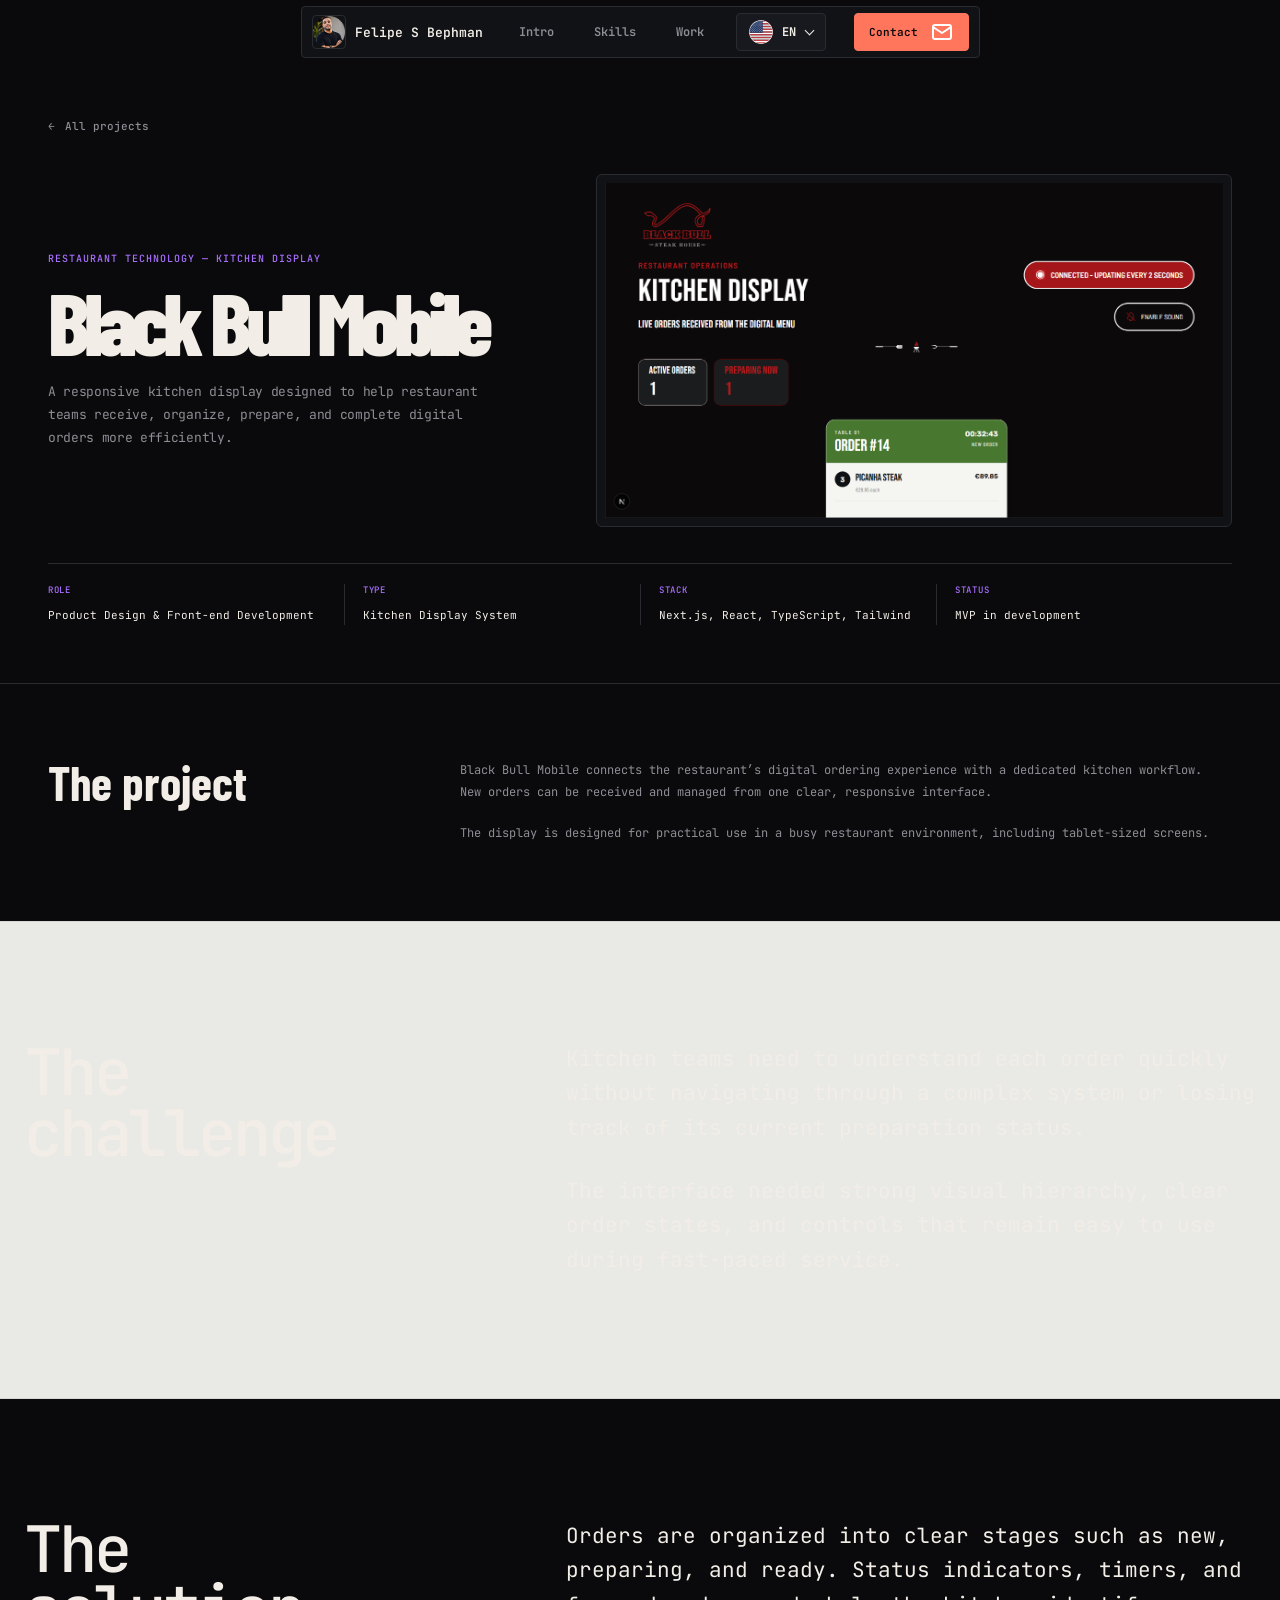
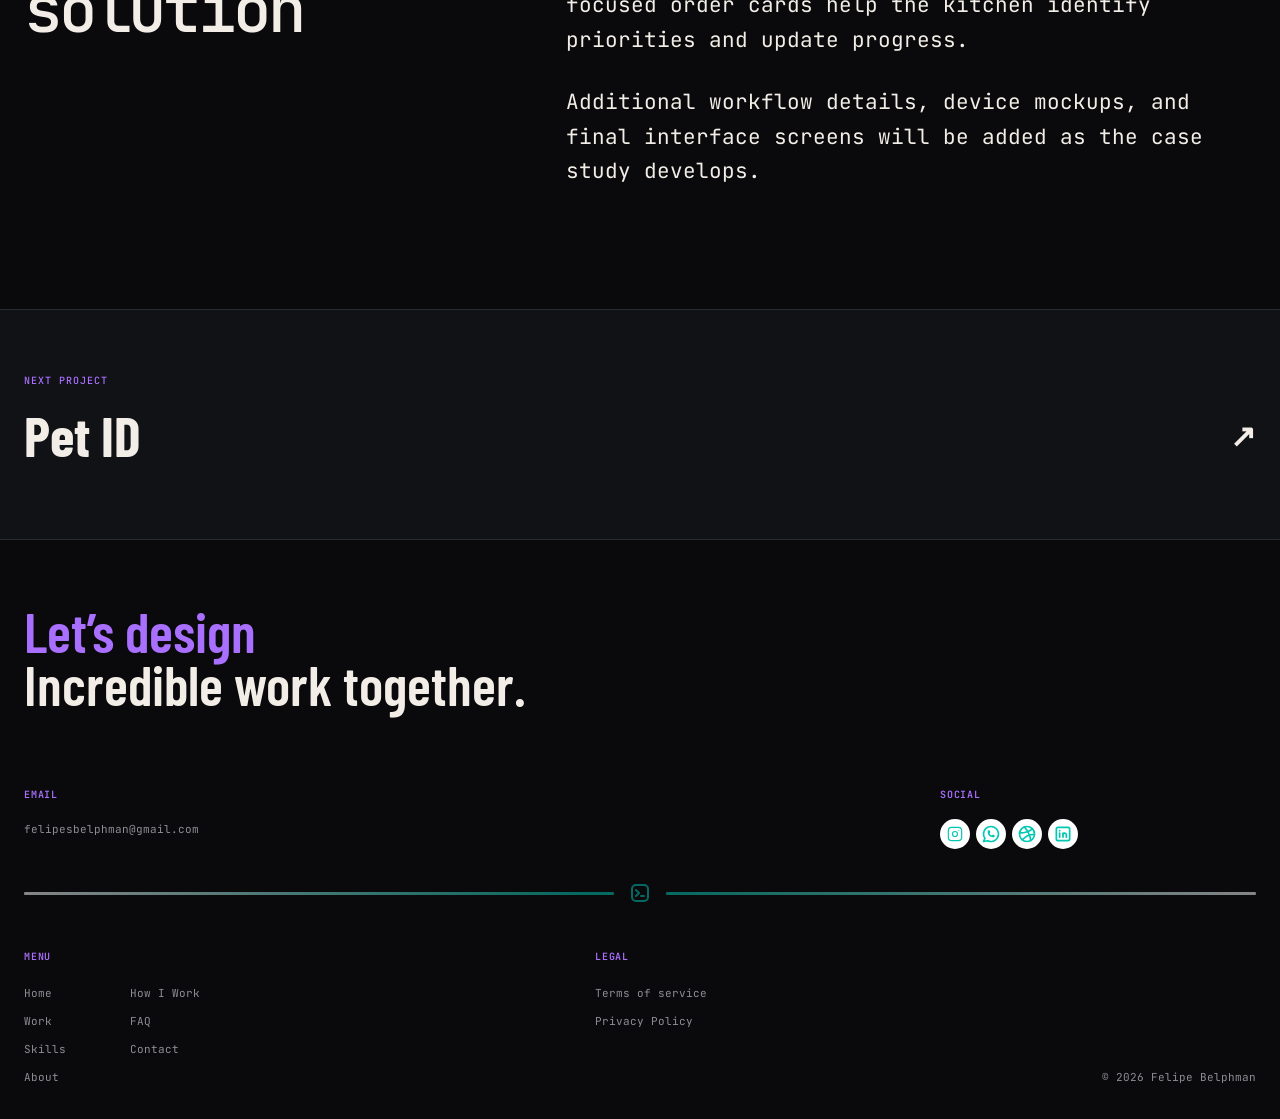
==== commit ad180252: "Update portfolio with Frontend Mentor projects and Black Bull dev theme" ====
--- a/black-bull-mobile.html
+++ b/black-bull-mobile.html
@@ -6,11 +6,15 @@
     <meta name="viewport" content="width=device-width, initial-scale=1.0">
     <title data-i18n="blackBullMobilePage.meta.title">Black Bull Mobile Case Study | Felipe S Bephman</title>
     <meta name="description" data-i18n-content="blackBullMobilePage.meta.description" content="A responsive kitchen display designed to help restaurant teams receive, organize, prepare, and complete digital orders more efficiently.">
+    <link rel="preconnect" href="https://fonts.googleapis.com">
+    <link rel="preconnect" href="https://fonts.gstatic.com" crossorigin>
+    <link href="https://fonts.googleapis.com/css2?family=Barlow+Condensed:wght@700;800&family=JetBrains+Mono:wght@400;500;600&display=swap" rel="stylesheet">
     <link href="https://api.fontshare.com/v2/css?f[]=switzer@400,500,600,700&display=swap" rel="stylesheet">
     <link rel="stylesheet" href="styles.css">
+    <link rel="stylesheet" href="black-bull-dev-theme.css">
 </head>
 
-<body>
+<body class="black-bull-terminal">
     <header class="site-header">
         <nav class="navigation" aria-label="Main navigation" data-i18n-aria-label="common.navigation.main">
             <a class="navigation__brand" href="./index.html#home">
@@ -22,11 +26,9 @@
                 <img src="assets/images/menu-icon.svg" alt="" aria-hidden="true">
             </button>
             <ul class="navigation__menu" id="navigation-menu">
+                <li><a href="./index.html#home" data-i18n="nav.intro">Intro</a></li>
+                <li><a href="./index.html#skills" data-i18n="nav.skills">Skills</a></li>
                 <li><a href="./index.html#work" data-i18n="nav.work">Work</a></li>
-                <li><a href="./index.html#skills" data-i18n="nav.skills">Skills</a></li>
-                <li><a href="./index.html#about" data-i18n="nav.about">About</a></li>
-                <li><a href="./index.html#how-i-work" data-i18n="nav.howIWork">How I Work</a></li>
-                <li><a href="./index.html#faq" data-i18n="nav.faq">FAQ</a></li>
                 <li class="language-switcher">
                     <button class="language-switcher__trigger" type="button" aria-label="Select language"
                         data-i18n-aria-label="language.select" aria-haspopup="true" aria-expanded="false"
@@ -103,81 +105,80 @@
             </button>
         </nav>
     </header>
-    <main class="case-study">
-    <section class="case-study__hero" aria-labelledby="case-study-title">
-        <div class="case-study__container">
-            <a class="case-study__back" href="./projects.html">
+    <main class="case-study bb-case bb-case--kitchen">
+        <section class="case-study__hero bb-hero" aria-labelledby="case-study-title">
+            <div class="case-study__container bb-shell">
+                <a class="case-study__back bb-back" href="./projects.html">
                 <span aria-hidden="true">←</span>
                 <span data-i18n="common.caseStudies.allProjects">All projects</span>
-            </a>
-
-            <p class="case-study__eyebrow" data-i18n="blackBullMobilePage.hero.eyebrow">
-                Restaurant technology — Kitchen display
-            </p>
-
-            <h1 class="case-study__title" id="case-study-title">
-                Black Bull Mobile
-            </h1>
-
-            <p class="case-study__intro" data-i18n="blackBullMobilePage.hero.intro">
-                A responsive kitchen display designed to help restaurant
-                teams receive, organize, prepare, and complete digital
-                orders more efficiently.
-            </p>
-
-            <dl class="case-study__meta">
-                <div>
-                    <dt data-i18n="common.caseStudies.role">Role</dt>
-                    <dd data-i18n="common.caseStudies.roleValue">Product Design &amp; Front-end Development</dd>
-                </div>
-
-                <div>
-                    <dt data-i18n="common.caseStudies.type">Type</dt>
-                    <dd data-i18n="blackBullMobilePage.details.type">Kitchen Display System</dd>
-                </div>
-
-                <div>
-                    <dt data-i18n="common.caseStudies.stack">Stack</dt>
-                    <dd>Next.js, React, TypeScript, Tailwind</dd>
-                </div>
-
-                <div>
-                    <dt data-i18n="common.caseStudies.status">Status</dt>
-                    <dd data-i18n="common.caseStudies.mvp">MVP in development</dd>
-                </div>
-            </dl>
-        </div>
-    </section>
-
-    <section class="case-study__cover" aria-label="Black Bull Mobile project preview" data-i18n-aria-label="blackBullMobilePage.images.preview">
-        <div class="case-study__container">
-            <div class="case-study__cover-frame">
-                <img
-                    src="assets/images/project-black-bull-mobile.png"
-                    alt="Black Bull kitchen display interface" data-i18n-alt="blackBullMobilePage.images.interface"
-                >
-            </div>
-        </div>
-    </section>
-
-    <section class="case-study__section">
-        <div class="case-study__container case-study__two-columns">
-            <h2 data-i18n="common.caseStudies.project">The project</h2>
-
-            <div class="case-study__copy">
-                <p data-i18n="blackBullMobilePage.project.overview">
-                    Black Bull Mobile connects the restaurant’s digital
-                    ordering experience with a dedicated kitchen workflow.
-                    New orders can be received and managed from one clear,
-                    responsive interface.
-                </p>
-
-                <p data-i18n="blackBullMobilePage.project.environment">
-                    The display is designed for practical use in a busy
-                    restaurant environment, including tablet-sized screens.
-                </p>
-            </div>
-        </div>
+                </a>
+
+                <div class="bb-hero__grid">
+                    <div class="bb-hero__content">
+                        <p class="case-study__eyebrow bb-hero__eyebrow" data-i18n="blackBullMobilePage.hero.eyebrow">
+                            Restaurant technology — Kitchen display
+                        </p>
+
+                        <h1 class="case-study__title bb-hero__title" id="case-study-title">
+                            Black Bull Mobile
+                        </h1>
+
+                        <p class="case-study__intro bb-hero__intro" data-i18n="blackBullMobilePage.hero.intro">
+                            A responsive kitchen display designed to help restaurant
+                            teams receive, organize, prepare, and complete digital
+                            orders more efficiently.
+                        </p>
+                    </div>
+
+                    <figure class="bb-hero__visual" aria-label="Black Bull Mobile project preview" data-i18n-aria-label="blackBullMobilePage.images.preview">
+                        <img src="assets/images/project-black-bull-mobile.png"
+                            alt="Black Bull kitchen display interface"
+                            data-i18n-alt="blackBullMobilePage.images.interface">
+                    </figure>
+                </div>
+
+                <dl class="case-study__meta bb-meta">
+                    <div>
+                        <dt data-i18n="common.caseStudies.role">Role</dt>
+                        <dd data-i18n="common.caseStudies.roleValue">Product Design &amp; Front-end Development</dd>
+                    </div>
+
+                    <div>
+                        <dt data-i18n="common.caseStudies.type">Type</dt>
+                        <dd data-i18n="blackBullMobilePage.details.type">Kitchen Display System</dd>
+                    </div>
+
+                    <div>
+                        <dt data-i18n="common.caseStudies.stack">Stack</dt>
+                        <dd>Next.js, React, TypeScript, Tailwind</dd>
+                    </div>
+
+                    <div>
+                        <dt data-i18n="common.caseStudies.status">Status</dt>
+                        <dd data-i18n="common.caseStudies.mvp">MVP in development</dd>
+                    </div>
+                </dl>
+            </div>
+        </section>
+
+        <section class="case-study__section bb-section">
+            <div class="case-study__container case-study__two-columns bb-shell">
+                <h2 data-i18n="common.caseStudies.project">The project</h2>
+
+                <div class="case-study__copy">
+                    <p data-i18n="blackBullMobilePage.project.overview">
+                        Black Bull Mobile connects the restaurant’s digital
+                        ordering experience with a dedicated kitchen workflow.
+                        New orders can be received and managed from one clear,
+                        responsive interface.
+                    </p>
+
+                    <p data-i18n="blackBullMobilePage.project.environment">
+                        The display is designed for practical use in a busy
+                        restaurant environment, including tablet-sized screens.
+                    </p>
+                </div>
+            </div>
     </section>
 
     <section class="case-study__section case-study__section--muted">
--- a/styles.css
+++ b/styles.css
@@ -1,3 +1,30 @@
+﻿:root {
+    /* Typography */
+    --dev-font-display: "Barlow Condensed", sans-serif;
+    --dev-font-code: "JetBrains Mono", monospace;
+    --dev-font-body: "Switzer", sans-serif;
+
+    /* Backgrounds */
+    --dev-bg-canvas: #0a0a0c;
+    --dev-bg-surface: #111216;
+    --dev-bg-elevated: #18191f;
+
+    /* Text */
+    --dev-text-primary: #f2eee7;
+    --dev-text-muted: #8f8d95;
+
+    /* Accents */
+    --dev-accent-violet: #a970ff;
+    --dev-accent-lime: #d7ff64;
+    --dev-accent-coral: #ff765d;
+    --dev-status-success: #45d483;
+
+    /* Structure */
+    --dev-border: #2a2b31;
+    --dev-page-width: 1440px;
+    --dev-rail-width: 92px;
+}
+
 * {
     box-sizing: border-box;
     margin: 0;
@@ -9,6 +36,115 @@
     background-color: #f0f0f0;
     color: #171717;
     font-family: "Switzer", sans-serif;
+}
+
+body.portfolio-terminal {
+    overflow-x: hidden;
+    background-color: var(--dev-bg-canvas);
+    color: var(--dev-text-primary);
+    font-family: var(--dev-font-code);
+}
+
+/* Terminal portfolio â€” navigation rail */
+.portfolio-terminal > .site-header {
+    display: none;
+}
+
+.portfolio-terminal > main,
+.portfolio-terminal > .site-footer {
+    margin-left: var(--dev-rail-width);
+}
+
+.dev-rail {
+    position: fixed;
+    top: 0;
+    bottom: 0;
+    left: 0;
+    z-index: 50;
+    display: flex;
+    flex-direction: column;
+    align-items: center;
+    width: var(--dev-rail-width);
+    height: 100dvh;
+    padding: 22px 0;
+    background-color: var(--dev-bg-canvas);
+    border-right: 1px solid var(--dev-border);
+}
+
+.dev-rail__brand {
+    color: var(--dev-text-primary);
+    font-family: var(--dev-font-display);
+    font-size: 24px;
+    line-height: 1;
+    font-weight: 800;
+}
+
+.dev-rail__navigation {
+    display: flex;
+    flex-direction: column;
+    gap: 8px;
+    width: 100%;
+    margin-top: 34px;
+}
+
+.dev-rail__link {
+    display: flex;
+    flex-direction: column;
+    align-items: flex-start;
+    justify-content: center;
+    gap: 7px;
+    width: 100%;
+    min-height: 72px;
+    padding: 14px 10px 14px 16px;
+    transition:
+        color 0.25s ease,
+        background-color 0.25s ease;
+}
+
+.dev-rail__number {
+    color: var(--dev-accent-violet);
+    font-size: 12px;
+    line-height: 1;
+    font-weight: 500;
+}
+
+.dev-rail__label {
+    color: var(--dev-text-primary);
+    font-size: 10px;
+    line-height: 1;
+    font-weight: 500;
+}
+
+.dev-rail__dot {
+    width: 6px;
+    height: 6px;
+    background-color: var(--dev-text-muted);
+    border-radius: 50%;
+    transition:
+        background-color 0.25s ease,
+        box-shadow 0.25s ease;
+}
+
+.dev-rail__link:hover,
+.dev-rail__link:focus-visible {
+    background-color: var(--dev-bg-elevated);
+}
+
+.dev-rail__link.is-active .dev-rail__dot {
+    background-color: var(--dev-accent-violet);
+    box-shadow: 0 0 12px rgb(169 112 255 / 70%);
+}
+
+.dev-rail__location {
+    display: flex;
+    flex-direction: column;
+    align-self: stretch;
+    gap: 4px;
+    margin-top: auto;
+    padding-left: 16px;
+    color: var(--dev-text-muted);
+    font-size: 8px;
+    line-height: 1.35;
 }
 
 a {
@@ -3548,3 +3684,4614 @@
         max-width: 100%;
     }
 }
+
+/* DEV HERO â€” LAYOUT */
+
+.portfolio-terminal .dev-hero {
+    width: 100%;
+    max-width: calc(var(--dev-page-width) - var(--dev-rail-width));
+    min-height: 760px;
+    margin: 0 auto;
+    padding: 38px 40px 64px;
+    color: var(--dev-text-primary);
+    background-color: var(--dev-bg-canvas);
+    border-bottom: 1px solid var(--dev-border);
+}
+
+.portfolio-terminal .dev-hero__section-header {
+    display: flex;
+    align-items: center;
+    justify-content: space-between;
+    gap: 24px;
+    padding-bottom: 18px;
+    color: var(--dev-text-muted);
+    border-bottom: 1px solid var(--dev-border);
+    font-family: var(--dev-font-code);
+    font-size: 11px;
+    line-height: 1.4;
+    letter-spacing: 0.08em;
+}
+
+.portfolio-terminal .dev-hero__layout {
+    display: grid;
+    grid-template-columns:
+        minmax(380px, 1.15fr)
+        minmax(420px, 1fr)
+        minmax(120px, 0.32fr);
+    align-items: center;
+    gap: 34px;
+    min-height: 650px;
+    padding-top: 42px;
+}
+
+.portfolio-terminal .dev-hero__identity,
+.portfolio-terminal .dev-terminal,
+.portfolio-terminal .dev-hero__note {
+    min-width: 0;
+}
+
+.portfolio-terminal .dev-hero__identity {
+    display: flex;
+    flex-direction: column;
+    align-items: flex-start;
+}
+
+.portfolio-terminal .dev-hero__note {
+    align-self: center;
+}
+/* DEV HERO â€” IDENTITY */
+
+.portfolio-terminal .dev-hero__availability {
+    display: inline-flex;
+    align-items: center;
+    gap: 10px;
+    margin: 0 0 34px;
+    color: var(--dev-text-muted);
+    font-family: var(--dev-font-code);
+    font-size: 12px;
+    line-height: 1.4;
+    font-weight: 500;
+    letter-spacing: 0.04em;
+    text-transform: uppercase;
+}
+
+.portfolio-terminal .dev-hero__status-dot {
+    position: relative;
+    width: 9px;
+    height: 9px;
+    flex: 0 0 9px;
+    background-color: var(--dev-status-success);
+    border-radius: 50%;
+    box-shadow: 0 0 0 5px rgb(69 212 131 / 12%);
+    animation: dev-status-pulse 1.8s ease-out infinite;
+}
+
+@keyframes dev-status-pulse {
+    0%,
+    100% {
+        box-shadow: 0 0 0 4px rgb(69 212 131 / 18%);
+    }
+
+    50% {
+        box-shadow: 0 0 0 10px rgb(69 212 131 / 0%);
+    }
+}
+
+.portfolio-terminal .dev-hero__title {
+    display: flex;
+    flex-direction: column;
+    margin: 0;
+    color: var(--dev-text-primary);
+    font-family: var(--dev-font-display);
+    font-size: clamp(76px, 6.4vw, 108px);
+    line-height: 0.82;
+    font-weight: 800;
+    letter-spacing: -0.035em;
+}
+
+.portfolio-terminal .dev-hero__title span {
+    display: block;
+}
+
+.portfolio-terminal .dev-hero__role {
+    margin-top: 30px;
+    color: var(--dev-accent-violet);
+    font-family: var(--dev-font-code);
+    font-size: clamp(18px, 1.5vw, 23px);
+    line-height: 1.4;
+    font-weight: 500;
+}
+
+.portfolio-terminal .dev-hero__summary {
+    max-width: 520px;
+    margin-top: 18px;
+    color: var(--dev-text-muted);
+    font-family: var(--dev-font-code);
+    font-size: 15px;
+    line-height: 1.65;
+}
+
+.portfolio-terminal .dev-hero__summary span {
+    display: block;
+}
+
+.portfolio-terminal .dev-hero__location {
+    display: flex;
+    align-items: center;
+    gap: 10px;
+    margin-top: 30px;
+    color: var(--dev-text-muted);
+    font-family: var(--dev-font-code);
+    font-size: 11px;
+    line-height: 1.4;
+    font-weight: 500;
+    letter-spacing: 0.06em;
+    text-transform: uppercase;
+}
+
+.portfolio-terminal .dev-hero__location img {
+    display: block;
+    width: 18px;
+    height: 18px;
+    opacity: 0.7;
+    filter: invert(1);
+}
+/* DEV HERO â€” TERMINAL */
+
+.portfolio-terminal .dev-terminal {
+    width: 100%;
+    max-width: 520px;
+    overflow: hidden;
+    background:
+        linear-gradient(
+            145deg,
+            rgb(24 25 31 / 96%),
+            rgb(13 14 18 / 98%)
+        );
+    border: 1px solid #3a3b43;
+    border-radius: 14px;
+    box-shadow:
+        0 26px 70px rgb(0 0 0 / 45%),
+        inset 0 1px 0 rgb(255 255 255 / 4%);
+    font-family: var(--dev-font-code);
+}
+
+.portfolio-terminal .dev-terminal__bar {
+    display: grid;
+    grid-template-columns: 1fr auto 1fr;
+    align-items: center;
+    min-height: 46px;
+    padding: 0 16px;
+    background-color: rgb(255 255 255 / 3%);
+    border-bottom: 1px solid var(--dev-border);
+}
+
+.portfolio-terminal .dev-terminal__controls {
+    display: flex;
+    align-items: center;
+    gap: 7px;
+    justify-self: start;
+}
+
+.portfolio-terminal .dev-terminal__controls span {
+    width: 10px;
+    height: 10px;
+    border-radius: 50%;
+}
+
+.portfolio-terminal .dev-terminal__controls span:nth-child(1) {
+    background-color: #ff5f57;
+}
+
+.portfolio-terminal .dev-terminal__controls span:nth-child(2) {
+    background-color: #febc2e;
+}
+
+.portfolio-terminal .dev-terminal__controls span:nth-child(3) {
+    background-color: #28c840;
+}
+
+.portfolio-terminal .dev-terminal__filename {
+    color: var(--dev-text-muted);
+    font-size: 11px;
+    line-height: 1;
+    letter-spacing: 0.03em;
+}
+
+.portfolio-terminal .dev-terminal__close {
+    justify-self: end;
+    color: #686971;
+    font-size: 18px;
+    line-height: 1;
+}
+
+.portfolio-terminal .dev-terminal__body {
+    padding: 24px 26px 26px;
+}
+
+.portfolio-terminal .dev-terminal__code {
+    max-width: 100%;
+    overflow: hidden;
+    color: #d7d7dc;
+    font-family: var(--dev-font-code);
+    font-size: 12px;
+    line-height: 1.65;
+    font-weight: 400;
+    white-space: pre-wrap;
+    tab-size: 2;
+}
+
+.portfolio-terminal .code-keyword {
+    color: var(--dev-accent-violet);
+}
+
+.portfolio-terminal .code-property {
+    color: #7db8ff;
+}
+
+.portfolio-terminal .code-string {
+    color: var(--dev-accent-lime);
+}
+
+.portfolio-terminal .code-boolean {
+    color: var(--dev-accent-coral);
+}
+
+.portfolio-terminal .dev-terminal__output {
+    margin-top: 20px;
+    padding-top: 18px;
+    color: #c8c8ce;
+    border-top: 1px solid var(--dev-border);
+    font-size: 12px;
+    line-height: 1.8;
+}
+
+.portfolio-terminal .dev-terminal__output p {
+    margin: 0;
+}
+
+.portfolio-terminal .dev-terminal__prompt {
+    margin-right: 8px;
+    color: var(--dev-accent-violet);
+}
+
+.portfolio-terminal .dev-terminal__success {
+    color: var(--dev-status-success);
+}
+
+.portfolio-terminal .dev-terminal__cursor-line {
+    display: flex;
+    align-items: center;
+    min-height: 22px;
+}
+
+.portfolio-terminal .dev-terminal__cursor {
+    display: inline-block;
+    width: 7px;
+    height: 14px;
+    background-color: var(--dev-text-primary);
+    animation: dev-terminal-blink 1s steps(1) infinite;
+}
+
+@keyframes dev-terminal-blink {
+    0%,
+    48% {
+        opacity: 1;
+    }
+
+    49%,
+    100% {
+        opacity: 0;
+    }
+}
+/* DEV HERO â€” CREATIVE NOTE */
+
+.portfolio-terminal .dev-hero__note {
+    display: flex;
+    flex-direction: column;
+    align-items: flex-start;
+    gap: 22px;
+    color: var(--dev-text-muted);
+    font-style: normal;
+}
+
+.portfolio-terminal .dev-hero__note p {
+    margin: 0;
+    font-family: var(--dev-font-code);
+    font-size: 10px;
+    line-height: 1.65;
+    font-weight: 400;
+    letter-spacing: 0.1em;
+}
+
+.portfolio-terminal .dev-hero__note > span {
+    display: block;
+    width: 34px;
+    height: 1px;
+    background-color: var(--dev-text-muted);
+    transform: rotate(-4deg);
+    transform-origin: left center;
+}
+
+.portfolio-terminal .dev-hero__note strong {
+    display: block;
+    color: #b5b2ba;
+    font-family: "Segoe Print", "Bradley Hand", cursive;
+    font-size: 15px;
+    line-height: 1.55;
+    font-weight: 400;
+    letter-spacing: 0.015em;
+    text-transform: none;
+    transform: rotate(-5deg);
+    transform-origin: left top;
+}
+
+.portfolio-terminal .dev-hero__note::after {
+    content: "";
+    display: block;
+    width: 58px;
+    height: 1px;
+    margin-top: -12px;
+    background-color: #77747d;
+    transform: rotate(-13deg);
+    transform-origin: left center;
+}
+/* DEV HERO â€” RESPONSIVE */
+
+/* Notebook */
+@media (max-width: 1250px) {
+    .portfolio-terminal .dev-hero {
+        padding-inline: 32px;
+    }
+
+    .portfolio-terminal .dev-hero__layout {
+        grid-template-columns:
+            minmax(0, 0.9fr)
+            minmax(400px, 1fr);
+        gap: 40px;
+    }
+
+    .portfolio-terminal .dev-hero__note {
+        display: none;
+    }
+
+    .portfolio-terminal .dev-hero__title {
+        font-size: clamp(68px, 7vw, 92px);
+    }
+}
+
+/* Tablet */
+@media (max-width: 920px) {
+    .portfolio-terminal .dev-hero {
+        min-height: auto;
+        padding: 32px 30px 60px;
+    }
+
+    .portfolio-terminal .dev-hero__layout {
+        grid-template-columns: minmax(0, 1fr);
+        gap: 52px;
+        min-height: auto;
+        padding-top: 54px;
+    }
+
+    .portfolio-terminal .dev-hero__identity {
+        max-width: 650px;
+    }
+
+    .portfolio-terminal .dev-hero__title {
+        font-size: clamp(76px, 12vw, 104px);
+    }
+
+    .portfolio-terminal .dev-terminal {
+        max-width: 650px;
+    }
+}
+
+/* Mobile */
+@media (max-width: 760px) {
+    .portfolio-terminal .dev-rail {
+        position: sticky;
+        inset: auto;
+        top: 0;
+        z-index: 1000;
+        display: flex;
+        width: 100%;
+        height: 64px;
+        min-height: 64px;
+        padding: 0 18px;
+        flex-direction: row;
+        align-items: center;
+        background-color: rgb(10 10 12 / 92%);
+        border-right: 0;
+        border-bottom: 1px solid var(--dev-border);
+        backdrop-filter: blur(14px);
+    }
+
+    .portfolio-terminal .dev-rail__brand {
+        width: auto;
+        min-width: auto;
+        height: auto;
+        padding: 0;
+        border-bottom: 0;
+        font-size: 20px;
+    }
+
+    .portfolio-terminal .dev-rail__navigation {
+        display: flex;
+        flex: 1;
+        flex-direction: row;
+        align-items: center;
+        justify-content: flex-end;
+        gap: 18px;
+        margin: 0;
+    }
+
+    .portfolio-terminal .dev-rail__link {
+        display: block;
+        min-height: auto;
+        padding: 8px 0;
+    }
+
+    .portfolio-terminal .dev-rail__number,
+    .portfolio-terminal .dev-rail__dot,
+    .portfolio-terminal .dev-rail__location {
+        display: none;
+    }
+
+    .portfolio-terminal .dev-rail__label {
+        font-size: 9px;
+        letter-spacing: 0.05em;
+    }
+
+    .portfolio-terminal > main,
+    .portfolio-terminal > .site-footer {
+        margin-left: 0;
+    }
+
+    .portfolio-terminal .dev-hero {
+        width: 100%;
+        padding: 24px 20px 48px;
+    }
+
+    .portfolio-terminal .dev-hero__section-header {
+        padding-bottom: 14px;
+        font-size: 9px;
+    }
+
+    .portfolio-terminal .dev-hero__section-header span:last-child {
+        display: none;
+    }
+
+    .portfolio-terminal .dev-hero__layout {
+        gap: 42px;
+        padding-top: 42px;
+    }
+
+    .portfolio-terminal .dev-hero__availability {
+        margin-bottom: 28px;
+        font-size: 9px;
+        letter-spacing: 0.02em;
+    }
+
+    .portfolio-terminal .dev-hero__title {
+        font-size: clamp(58px, 18vw, 82px);
+        line-height: 0.86;
+    }
+
+    .portfolio-terminal .dev-hero__role {
+        margin-top: 24px;
+        font-size: 16px;
+    }
+
+    .portfolio-terminal .dev-hero__summary {
+        margin-top: 16px;
+        font-size: 13px;
+    }
+
+    .portfolio-terminal .dev-hero__location {
+        margin-top: 24px;
+        font-size: 9px;
+    }
+
+    .portfolio-terminal .dev-terminal {
+        max-width: 100%;
+        border-radius: 12px;
+    }
+
+    .portfolio-terminal .dev-terminal__body {
+        padding: 20px 18px 22px;
+    }
+
+    .portfolio-terminal .dev-terminal__code,
+    .portfolio-terminal .dev-terminal__output {
+        font-size: 10px;
+    }
+}
+
+@media (max-width: 430px) {
+    .portfolio-terminal .dev-rail {
+        padding-inline: 14px;
+    }
+
+    .portfolio-terminal .dev-rail__navigation {
+        gap: 11px;
+    }
+
+    .portfolio-terminal .dev-rail__label {
+        font-size: 8px;
+    }
+
+    .portfolio-terminal .dev-hero {
+        padding-inline: 16px;
+    }
+
+    .portfolio-terminal .dev-hero__title {
+        font-size: clamp(54px, 17vw, 70px);
+    }
+
+    .portfolio-terminal .dev-terminal__bar {
+        padding-inline: 12px;
+    }
+
+    .portfolio-terminal .dev-terminal__body {
+        padding-inline: 14px;
+    }
+
+    .portfolio-terminal .dev-terminal__code,
+    .portfolio-terminal .dev-terminal__output {
+        font-size: 9px;
+    }
+}
+/* DEV MOBILE â€” FINAL POLISH */
+
+.portfolio-terminal .dev-terminal__close {
+    display: flex;
+    align-items: center;
+    justify-content: center;
+    width: 22px;
+    height: 22px;
+    color: #777982;
+    background: transparent;
+    border: 0;
+}
+
+@media (max-width: 760px) {
+    .portfolio-terminal .dev-rail__brand {
+        flex: 0 0 auto;
+        margin-right: 24px;
+    }
+
+    .portfolio-terminal .dev-rail__navigation {
+        min-width: 0;
+        justify-content: space-between;
+        gap: 0;
+    }
+
+    .portfolio-terminal .dev-rail__link {
+        flex: 0 1 auto;
+        white-space: nowrap;
+    }
+}
+
+@media (max-width: 430px) {
+    .portfolio-terminal .dev-rail__brand {
+        margin-right: 18px;
+    }
+
+    .portfolio-terminal .dev-rail__navigation {
+        gap: 8px;
+    }
+
+    .portfolio-terminal .dev-rail__label {
+        font-size: 7.5px;
+    }
+}
+/* DEV SKILLS â€” LAYOUT AND PROFILE */
+
+.portfolio-terminal .dev-skills {
+    position: relative;
+    width: 100%;
+    max-width: calc(var(--dev-page-width) - var(--dev-rail-width));
+    margin: 0 auto;
+    padding: 38px 40px 72px;
+    color: var(--dev-text-primary);
+    background-color: var(--dev-bg-canvas);
+    border-bottom: 1px solid var(--dev-border);
+}
+
+.portfolio-terminal .dev-skills__about-anchor {
+    position: absolute;
+    top: 0;
+    left: 0;
+}
+
+.portfolio-terminal .dev-skills__section-header {
+    display: flex;
+    align-items: center;
+    justify-content: space-between;
+    gap: 24px;
+    padding-bottom: 18px;
+    color: var(--dev-text-muted);
+    border-bottom: 1px solid var(--dev-border);
+    font-family: var(--dev-font-code);
+    font-size: 11px;
+    line-height: 1.4;
+    letter-spacing: 0.08em;
+}
+
+.portfolio-terminal .dev-skills__layout {
+    display: grid;
+    grid-template-columns: minmax(280px, 360px) minmax(0, 1fr);
+    align-items: start;
+    gap: clamp(48px, 6vw, 88px);
+    padding-top: 54px;
+}
+
+.portfolio-terminal .dev-skills__profile {
+    min-width: 0;
+}
+
+.portfolio-terminal .dev-skills .about__photo-wrapper {
+    width: 100%;
+    aspect-ratio: 4 / 5;
+    overflow: hidden;
+    background-color: var(--dev-bg-surface);
+    border: 1px solid #36373e;
+    border-radius: 8px;
+    box-shadow: 0 22px 60px rgb(0 0 0 / 34%);
+}
+
+.portfolio-terminal .dev-skills .about__photo {
+    width: 100%;
+    height: 100%;
+    object-fit: cover;
+    object-position: center top;
+    filter: saturate(0.86) contrast(1.03);
+    transition:
+        filter 0.4s ease,
+        transform 0.7s cubic-bezier(0.22, 1, 0.36, 1);
+}
+
+@media (hover: hover) and (pointer: fine) {
+    .portfolio-terminal .dev-skills .about__photo-wrapper:hover .about__photo {
+        filter: saturate(1) contrast(1.05);
+        transform: scale(1.025);
+    }
+}
+
+.portfolio-terminal .dev-skills .about__socials {
+    right: 12px;
+    bottom: 12px;
+    gap: 7px;
+}
+
+.portfolio-terminal .dev-skills .about__socials a,
+.portfolio-terminal .dev-skills .about__socials img {
+    width: 34px;
+    height: 34px;
+}
+
+.portfolio-terminal .dev-skills .about__socials a {
+    overflow: hidden;
+    border-radius: 50%;
+    box-shadow: 0 6px 18px rgb(0 0 0 / 28%);
+}
+
+.portfolio-terminal .dev-skills__identity {
+    padding: 22px 0 24px;
+    border-bottom: 1px solid var(--dev-border);
+}
+
+.portfolio-terminal .dev-skills__identity h3 {
+    margin: 0;
+    color: var(--dev-text-primary);
+    font-family: var(--dev-font-display);
+    font-size: 28px;
+    line-height: 1;
+    font-weight: 800;
+    letter-spacing: -0.01em;
+}
+
+.portfolio-terminal .dev-skills__identity p {
+    margin-top: 8px;
+    color: var(--dev-accent-violet);
+    font-family: var(--dev-font-code);
+    font-size: 11px;
+    line-height: 1.5;
+    letter-spacing: 0.05em;
+    text-transform: uppercase;
+}
+
+.portfolio-terminal .dev-skills__timeline {
+    padding-top: 24px;
+}
+
+.portfolio-terminal .dev-skills__timeline-label {
+    margin: 0 0 16px;
+    color: var(--dev-text-muted);
+    font-family: var(--dev-font-code);
+    font-size: 10px;
+    line-height: 1.4;
+    letter-spacing: 0.09em;
+}
+
+.portfolio-terminal .dev-skills__timeline ol {
+    display: flex;
+    flex-direction: column;
+    gap: 0;
+    margin: 0;
+    padding: 0;
+    list-style: none;
+}
+
+.portfolio-terminal .dev-skills__timeline li {
+    position: relative;
+    display: grid;
+    grid-template-columns: 48px minmax(0, 1fr);
+    gap: 14px;
+    min-height: 54px;
+    padding-bottom: 18px;
+    font-family: var(--dev-font-code);
+}
+
+.portfolio-terminal .dev-skills__timeline li:not(:last-child)::before {
+    content: "";
+    position: absolute;
+    top: 20px;
+    bottom: 0;
+    left: 4px;
+    width: 1px;
+    background-color: var(--dev-border);
+}
+
+.portfolio-terminal .dev-skills__timeline li::after {
+    content: "";
+    position: absolute;
+    top: 5px;
+    left: 0;
+    width: 9px;
+    height: 9px;
+    background-color: var(--dev-accent-violet);
+    border: 2px solid var(--dev-bg-canvas);
+    border-radius: 50%;
+    box-shadow: 0 0 0 1px var(--dev-border);
+}
+
+.portfolio-terminal .dev-skills__timeline strong {
+    padding-left: 18px;
+    color: var(--dev-text-primary);
+    font-size: 11px;
+    line-height: 1.6;
+    font-weight: 500;
+}
+
+.portfolio-terminal .dev-skills__timeline li span {
+    color: var(--dev-text-muted);
+    font-size: 11px;
+    line-height: 1.6;
+}
+/* DEV SKILLS â€” CONTENT */
+
+.portfolio-terminal .dev-skills__content {
+    min-width: 0;
+    padding-top: 6px;
+}
+
+.portfolio-terminal .dev-skills__eyebrow {
+    margin: 0;
+    color: var(--dev-accent-violet);
+    font-family: var(--dev-font-code);
+    font-size: 10px;
+    line-height: 1.5;
+    font-weight: 500;
+    letter-spacing: 0.1em;
+}
+
+.portfolio-terminal .dev-skills__title {
+    margin: 16px 0 0;
+    color: var(--dev-text-primary);
+    font-family: var(--dev-font-display);
+    font-size: clamp(58px, 5.4vw, 80px);
+    line-height: 0.92;
+    font-weight: 800;
+    letter-spacing: -0.025em;
+}
+
+.portfolio-terminal .dev-skills__story {
+    display: grid;
+    gap: 20px;
+    max-width: 760px;
+    margin-top: 36px;
+}
+
+.portfolio-terminal .dev-skills__story p {
+    display: flex;
+    flex-direction: column;
+    gap: 4px;
+    margin: 0;
+    color: var(--dev-text-muted);
+    font-family: var(--dev-font-code);
+    font-size: 13px;
+    line-height: 1.7;
+}
+
+.portfolio-terminal .dev-skills__story-highlight {
+    display: block;
+    color: var(--dev-text-primary);
+    font-size: 14px;
+    line-height: 1.6;
+    font-weight: 500;
+}
+
+.portfolio-terminal .dev-skills__stack {
+    margin-top: 38px;
+    padding-top: 28px;
+    border-top: 1px solid var(--dev-border);
+}
+
+.portfolio-terminal .dev-skills__stack > p {
+    margin: 0 0 16px;
+    color: var(--dev-text-muted);
+    font-family: var(--dev-font-code);
+    font-size: 10px;
+    line-height: 1.4;
+    letter-spacing: 0.09em;
+}
+
+.portfolio-terminal .dev-skills__stack ul {
+    display: flex;
+    flex-wrap: wrap;
+    gap: 8px;
+    margin: 0;
+    padding: 0;
+    list-style: none;
+}
+
+.portfolio-terminal .dev-skills__stack li {
+    padding: 9px 12px;
+    color: #cbc9d0;
+    background-color: var(--dev-bg-surface);
+    border: 1px solid var(--dev-border);
+    font-family: var(--dev-font-code);
+    font-size: 10px;
+    line-height: 1;
+    letter-spacing: 0.03em;
+    transition:
+        color 0.25s ease,
+        background-color 0.25s ease,
+        border-color 0.25s ease,
+        transform 0.25s ease;
+}
+
+@media (hover: hover) and (pointer: fine) {
+    .portfolio-terminal .dev-skills__stack li:hover {
+        color: var(--dev-text-primary);
+        background-color: var(--dev-bg-elevated);
+        border-color: var(--dev-accent-violet);
+        transform: translateY(-2px);
+    }
+}
+
+.portfolio-terminal .dev-skills__capabilities {
+    display: grid;
+    grid-template-columns: repeat(2, minmax(0, 1fr));
+    gap: 12px;
+    margin-top: 34px;
+}
+
+.portfolio-terminal .dev-skills__capabilities article {
+    min-width: 0;
+    min-height: 168px;
+    padding: 22px;
+    background:
+        linear-gradient(
+            145deg,
+            rgb(24 25 31 / 88%),
+            rgb(15 16 20 / 96%)
+        );
+    border: 1px solid var(--dev-border);
+    transition:
+        border-color 0.3s ease,
+        transform 0.3s ease,
+        box-shadow 0.3s ease;
+}
+
+.portfolio-terminal .dev-skills__capabilities article img {
+    display: block;
+    width: 30px;
+    height: 30px;
+    object-fit: contain;
+    filter: invert(1);
+    opacity: 0.82;
+}
+
+.portfolio-terminal .dev-skills__capabilities article h3 {
+    margin: 24px 0 0;
+    color: var(--dev-text-primary);
+    font-family: var(--dev-font-display);
+    font-size: 25px;
+    line-height: 1;
+    font-weight: 800;
+}
+
+.portfolio-terminal .dev-skills__capabilities article p {
+    max-width: 270px;
+    margin: 10px 0 0;
+    color: var(--dev-text-muted);
+    font-family: var(--dev-font-code);
+    font-size: 10px;
+    line-height: 1.6;
+}
+
+@media (hover: hover) and (pointer: fine) {
+    .portfolio-terminal .dev-skills__capabilities article:hover {
+        border-color: #4a4b55;
+        box-shadow: 0 18px 44px rgb(0 0 0 / 24%);
+        transform: translateY(-4px);
+    }
+}
+/* DEV SKILLS â€” LOGO CAROUSEL */
+
+.portfolio-terminal .dev-skills__capabilities article img {
+    filter: none;
+    opacity: 0.8;
+}
+
+.portfolio-terminal .dev-skills__logos {
+    position: relative;
+    width: 100%;
+    margin-top: 52px;
+    padding: 20px 0;
+    overflow: hidden;
+    background-color: transparent;
+    border-top: 1px solid var(--dev-border);
+    border-bottom: 1px solid var(--dev-border);
+    cursor: pointer;
+    mask-image:
+        linear-gradient(
+            to right,
+            transparent,
+            #000000 5%,
+            #000000 95%,
+            transparent
+        );
+}
+
+.portfolio-terminal .dev-skills__logos .skills__logos-track {
+    display: flex;
+    width: max-content;
+}
+
+.portfolio-terminal .dev-skills__logos .skills__logos-group {
+    display: flex;
+    flex-shrink: 0;
+    align-items: center;
+    gap: 10px;
+    padding-right: 10px;
+}
+
+.portfolio-terminal .dev-skills__logos .skills__logo-tile {
+    display: flex;
+    width: 82px;
+    height: 68px;
+    flex: 0 0 82px;
+    align-items: center;
+    justify-content: center;
+    background:
+        linear-gradient(
+            145deg,
+            rgb(24 25 31 / 90%),
+            rgb(15 16 20 / 96%)
+        );
+    border: 1px solid var(--dev-border);
+    border-radius: 6px;
+    transition:
+        border-color 0.25s ease,
+        background-color 0.25s ease,
+        transform 0.25s ease;
+}
+
+.portfolio-terminal .dev-skills__logos .skills__logo-tile img {
+    display: block;
+    width: auto;
+    max-width: 38px;
+    height: auto;
+    max-height: 38px;
+    object-fit: contain;
+}
+
+.portfolio-terminal .dev-skills__logos img[src*="github-icon"],
+.portfolio-terminal .dev-skills__logos img[src*="nextjs-logo"],
+.portfolio-terminal .dev-skills__logos img[src*="framer-logo"] {
+    filter: invert(1);
+}
+
+@media (hover: hover) and (pointer: fine) {
+    .portfolio-terminal .dev-skills__logos .skills__logo-tile:hover {
+        background-color: var(--dev-bg-elevated);
+        border-color: var(--dev-accent-violet);
+        transform: translateY(-3px);
+    }
+}
+/* DEV SKILLS — STACK DESKTOP ALIGNMENT */
+
+@media (min-width: 821px) {
+    .portfolio-terminal .dev-skills__stack {
+        display: flex;
+        align-items: center;
+        gap: 18px;
+        margin-top: 114px;
+        padding-top: 0;
+        border-top: 0;
+    }
+
+    .portfolio-terminal .dev-skills__stack > p {
+        flex: 0 0 auto;
+        margin: 0;
+        white-space: nowrap;
+    }
+
+    .portfolio-terminal .dev-skills__stack ul {
+        flex: 1 1 auto;
+        flex-wrap: nowrap;
+        min-width: 0;
+        gap: 8px;
+    }
+
+    .portfolio-terminal .dev-skills__stack li {
+        flex: 0 0 auto;
+        white-space: nowrap;
+    }
+}
+
+/* DEV SKILLS — RESPONSIVE */
+
+@media (max-width: 1100px) {
+    .portfolio-terminal .dev-skills {
+        padding-left: 32px;
+        padding-right: 32px;
+    }
+
+    .portfolio-terminal .dev-skills__layout {
+        grid-template-columns: minmax(240px, 300px) minmax(0, 1fr);
+        gap: 40px;
+    }
+
+    .portfolio-terminal .dev-skills__title {
+        font-size: clamp(52px, 5vw, 70px);
+    }
+}
+
+@media (max-width: 820px) {
+    .portfolio-terminal .dev-skills {
+        padding: 32px 24px 60px;
+    }
+
+    .portfolio-terminal .dev-skills__layout {
+        grid-template-columns: minmax(0, 1fr);
+        gap: 42px;
+        padding-top: 40px;
+    }
+
+    .portfolio-terminal .dev-skills__profile {
+        width: min(100%, 420px);
+    }
+
+    .portfolio-terminal .dev-skills__content {
+        padding-top: 0;
+    }
+
+    .portfolio-terminal .dev-skills__title {
+        font-size: clamp(50px, 9vw, 68px);
+    }
+
+    .portfolio-terminal .dev-skills__story {
+        max-width: 100%;
+    }
+}
+
+@media (max-width: 600px) {
+    .portfolio-terminal .dev-skills {
+        padding: 28px 18px 48px;
+    }
+
+    .portfolio-terminal .dev-skills__section-header {
+        gap: 12px;
+        padding-bottom: 14px;
+        font-size: 10px;
+    }
+
+    .portfolio-terminal .dev-skills__section-header > :last-child {
+        display: none;
+    }
+
+    .portfolio-terminal .dev-skills__layout {
+        gap: 34px;
+        padding-top: 32px;
+    }
+
+    .portfolio-terminal .dev-skills__profile {
+        width: 100%;
+    }
+
+    .portfolio-terminal .dev-skills__identity {
+        padding: 18px 0 20px;
+    }
+
+    .portfolio-terminal .dev-skills__identity h3 {
+        font-size: 25px;
+    }
+
+    .portfolio-terminal .dev-skills__timeline {
+        padding-top: 20px;
+    }
+
+    .portfolio-terminal .dev-skills__timeline li {
+        grid-template-columns: 42px minmax(0, 1fr);
+        gap: 12px;
+    }
+
+    .portfolio-terminal .dev-skills__title {
+        margin-top: 14px;
+        font-size: clamp(46px, 14vw, 62px);
+        line-height: 0.94;
+    }
+
+    .portfolio-terminal .dev-skills__story {
+        gap: 18px;
+        margin-top: 28px;
+    }
+
+    .portfolio-terminal .dev-skills__story p {
+        font-size: 12px;
+    }
+
+    .portfolio-terminal .dev-skills__story-highlight {
+        font-size: 13px;
+    }
+
+    .portfolio-terminal .dev-skills__stack {
+        margin-top: 30px;
+        padding-top: 22px;
+    }
+
+    .portfolio-terminal .dev-skills__stack ul {
+        gap: 7px;
+    }
+
+    .portfolio-terminal .dev-skills__stack li {
+        padding: 8px 10px;
+        font-size: 9px;
+    }
+
+    .portfolio-terminal .dev-skills__capabilities {
+        grid-template-columns: minmax(0, 1fr);
+        gap: 10px;
+        margin-top: 28px;
+    }
+
+    .portfolio-terminal .dev-skills__capabilities article {
+        min-height: 0;
+        padding: 20px;
+    }
+
+    .portfolio-terminal .dev-skills__capabilities article h3 {
+        margin-top: 20px;
+        font-size: 23px;
+    }
+
+    .portfolio-terminal .dev-skills__logos {
+        margin-top: 38px;
+        padding: 16px 0;
+    }
+
+    .portfolio-terminal .dev-skills__logos .skills__logos-group {
+        gap: 8px;
+        padding-right: 8px;
+    }
+
+    .portfolio-terminal .dev-skills__logos .skills__logo-tile {
+        width: 68px;
+        height: 58px;
+        flex-basis: 68px;
+    }
+}
+
+@media (max-width: 420px) {
+    .portfolio-terminal .dev-skills {
+        padding-left: 16px;
+        padding-right: 16px;
+    }
+
+    .portfolio-terminal .dev-skills__timeline li {
+        grid-template-columns: 38px minmax(0, 1fr);
+        gap: 10px;
+    }
+
+    .portfolio-terminal .dev-skills__timeline strong,
+    .portfolio-terminal .dev-skills__timeline li span {
+        font-size: 10px;
+    }
+
+    .portfolio-terminal .dev-skills__capabilities article {
+        padding: 18px;
+    }
+}
+/* DEV SKILLS — STACK ICONS */
+
+.portfolio-terminal .dev-skills__stack li {
+    display: inline-flex;
+    align-items: center;
+    justify-content: center;
+    gap: 7px;
+}
+
+.portfolio-terminal .dev-skills__stack li img {
+    display: block;
+    width: 14px;
+    height: 14px;
+    flex: 0 0 14px;
+    object-fit: contain;
+}
+
+.portfolio-terminal .dev-skills__stack li span {
+    display: block;
+    line-height: 1;
+}
+/* DEV SKILLS — STACK COMPACT DESKTOP */
+
+@media (min-width: 821px) {
+    .portfolio-terminal .dev-skills__stack {
+        gap: 14px;
+    }
+
+    .portfolio-terminal .dev-skills__stack ul {
+        gap: 6px;
+    }
+
+    .portfolio-terminal .dev-skills__stack li {
+        gap: 5px;
+        padding-left: 8px;
+        padding-right: 8px;
+        font-size: 9px;
+    }
+
+    .portfolio-terminal .dev-skills__stack li img {
+        width: 12px;
+        height: 12px;
+        flex-basis: 12px;
+    }
+}
+/* DEV SKILLS — STACK MARQUEE */
+
+.portfolio-terminal .dev-skills__stack {
+    min-width: 0;
+    overflow: hidden;
+}
+
+.portfolio-terminal .dev-skills__stack ul {
+    width: max-content;
+    flex: 0 0 auto;
+    animation: dev-skills-stack-scroll 30s linear infinite;
+    will-change: transform;
+}
+
+.portfolio-terminal .dev-skills__stack--paused ul {
+    animation-play-state: paused;
+}
+
+@media (hover: hover) and (pointer: fine) {
+    .portfolio-terminal .dev-skills__stack ul:hover {
+        animation-play-state: paused;
+    }
+}
+
+@keyframes dev-skills-stack-scroll {
+    from {
+        transform: translateX(0);
+    }
+
+    to {
+        transform: translateX(-50%);
+    }
+}
+/* DEV SKILLS — STACK LEFT FADE */
+
+.portfolio-terminal .dev-skills__stack > p {
+    position: relative;
+    z-index: 3;
+    background-color: var(--dev-bg-canvas);
+}
+
+.portfolio-terminal .dev-skills__stack > p::after {
+    content: "";
+    position: absolute;
+    z-index: -1;
+    top: -14px;
+    right: -58px;
+    bottom: -14px;
+    left: -20px;
+    pointer-events: none;
+    background:
+        linear-gradient(
+            to right,
+            var(--dev-bg-canvas) 0%,
+            var(--dev-bg-canvas) calc(100% - 58px),
+            rgb(10 10 12 / 0%) 100%
+        );
+}
+/* DEV SKILLS — STACK EDGE POLISH */
+
+.portfolio-terminal .dev-skills__stack {
+    position: relative;
+}
+
+.portfolio-terminal .dev-skills__stack ul {
+    position: relative;
+    left: 10px;
+}
+
+.portfolio-terminal .dev-skills__stack::after {
+    content: "";
+    position: absolute;
+    z-index: 4;
+    top: 0;
+    right: 0;
+    bottom: 0;
+    width: 58px;
+    pointer-events: none;
+    background:
+        linear-gradient(
+            to right,
+            rgb(10 10 12 / 0%) 0%,
+            rgb(10 10 12 / 88%) 72%,
+            var(--dev-bg-canvas) 100%
+        );
+}
+/* DEV SKILLS — STACK TITLE POLISH */
+
+.portfolio-terminal .dev-skills__stack {
+    gap: 24px;
+}
+
+.portfolio-terminal .dev-skills__stack > p {
+    color: var(--dev-accent-violet);
+    font-size: 12px;
+    line-height: 1;
+}
+
+.portfolio-terminal .dev-skills__stack > p::after {
+    right: -24px;
+    width: 24px;
+}
+/* DEV SKILLS — STACK TITLE SAFE ZONE */
+
+.portfolio-terminal .dev-skills__stack > p {
+    flex: 0 0 auto;
+    padding-right: 24px;
+    background-color: var(--dev-bg-canvas);
+}
+
+.portfolio-terminal .dev-skills__stack > p::after {
+    top: -14px;
+    right: -48px;
+    bottom: -14px;
+    left: auto;
+    width: 48px;
+    z-index: 2;
+    background:
+        linear-gradient(
+            to right,
+            var(--dev-bg-canvas) 0%,
+            var(--dev-bg-canvas) 35%,
+            rgb(10 10 12 / 0%) 100%
+        );
+}
+
+.portfolio-terminal .dev-skills__stack ul {
+    margin-left: 0;
+}
+/* DEV SKILLS — STACK MASK FIX */
+
+.portfolio-terminal .dev-skills__stack > p {
+    position: relative;
+    z-index: 10;
+    display: flex;
+    min-height: 38px;
+    align-items: center;
+    padding-right: 24px;
+    background-color: var(--dev-bg-canvas);
+}
+
+.portfolio-terminal .dev-skills__stack > p::after {
+    content: "";
+    position: absolute;
+    z-index: 10;
+    top: 0;
+    right: -48px;
+    bottom: 0;
+    width: 48px;
+    pointer-events: none;
+    background:
+        linear-gradient(
+            to right,
+            var(--dev-bg-canvas) 0%,
+            var(--dev-bg-canvas) 35%,
+            rgb(10 10 12 / 0%) 100%
+        );
+}
+
+.portfolio-terminal .dev-skills__stack ul {
+    position: relative;
+    z-index: 1;
+}
+/* DEV SKILLS — JOURNEY CARDS */
+
+.portfolio-terminal .dev-skills__timeline {
+    position: relative;
+}
+
+.portfolio-terminal .dev-skills__timeline-label {
+    margin-bottom: 20px;
+    color: var(--dev-accent-violet);
+    font-size: 12px;
+}
+
+.portfolio-terminal .dev-skills__timeline ol {
+    position: relative;
+    gap: 14px;
+}
+
+.portfolio-terminal .dev-skills__timeline ol::before {
+    content: "";
+    position: absolute;
+    top: 18px;
+    bottom: 18px;
+    left: 20px;
+    width: 1px;
+    background:
+        linear-gradient(
+            to bottom,
+            rgb(169 112 255 / 0%),
+            rgb(169 112 255 / 78%) 10%,
+            rgb(169 112 255 / 78%) 90%,
+            rgb(169 112 255 / 0%)
+        );
+}
+
+.portfolio-terminal .dev-skills__timeline li {
+    position: relative;
+    display: grid;
+    grid-template-columns: 42px minmax(0, 1fr);
+    gap: 14px;
+    min-height: 0;
+    padding: 0;
+}
+
+.portfolio-terminal .dev-skills__timeline li::before,
+.portfolio-terminal .dev-skills__timeline li::after {
+    content: none;
+}
+
+.portfolio-terminal .dev-skills__timeline-icon {
+    position: relative;
+    z-index: 2;
+    display: flex;
+    width: 42px;
+    height: 42px;
+    align-items: center;
+    justify-content: center;
+    background-color: var(--dev-bg-elevated);
+    border: 1px solid rgb(169 112 255 / 42%);
+    border-radius: 10px;
+    box-shadow:
+        0 0 0 4px var(--dev-bg-canvas),
+        0 0 22px rgb(169 112 255 / 10%);
+}
+
+.portfolio-terminal .dev-skills__timeline-icon img {
+    display: block;
+    width: 18px;
+    height: 18px;
+    object-fit: contain;
+}
+
+.portfolio-terminal .dev-skills__timeline-copy {
+    min-width: 0;
+    padding: 12px 14px 13px;
+    background:
+        linear-gradient(
+            145deg,
+            rgb(24 25 31 / 92%),
+            rgb(15 16 20 / 96%)
+        );
+    border: 1px solid var(--dev-border);
+    border-radius: 8px;
+    transition:
+        border-color 0.25s ease,
+        transform 0.25s ease;
+}
+
+.portfolio-terminal .dev-skills__timeline-copy strong {
+    display: block;
+    padding: 0;
+    color: var(--dev-accent-violet);
+    font-family: var(--dev-font-code);
+    font-size: 11px;
+    line-height: 1.3;
+    font-weight: 500;
+    letter-spacing: 0.04em;
+}
+
+.portfolio-terminal .dev-skills__timeline-copy span {
+    display: block;
+    margin-top: 5px;
+    color: var(--dev-text-muted);
+    font-family: var(--dev-font-code);
+    font-size: 11px;
+    line-height: 1.5;
+}
+
+@media (hover: hover) and (pointer: fine) {
+    .portfolio-terminal .dev-skills__timeline li:hover .dev-skills__timeline-copy {
+        border-color: rgb(169 112 255 / 44%);
+        transform: translateX(3px);
+    }
+}
+/* DEV SKILLS — JOURNEY ICON STATES */
+
+.portfolio-terminal .dev-skills__timeline-icon img {
+    filter: brightness(0) invert(1);
+    transition: filter 0.25s ease;
+}
+
+@media (hover: hover) and (pointer: fine) {
+    .portfolio-terminal .dev-skills__timeline li:hover .dev-skills__timeline-icon img {
+        filter: brightness(0) saturate(100%) invert(53%) sepia(77%) saturate(1335%) hue-rotate(226deg) brightness(101%) contrast(101%);
+    }
+}
+/* DEV SKILLS — JOURNEY LINE CLEANUP */
+
+/* Remove definitivamente a linha antiga */
+.portfolio-terminal .dev-skills__timeline li:not(:last-child)::before,
+.portfolio-terminal .dev-skills__timeline li::after {
+    content: none !important;
+    display: none !important;
+}
+
+/* Mantém apenas uma linha central */
+.portfolio-terminal .dev-skills__timeline ol::before {
+    left: 21px;
+}
+
+/* Centraliza perfeitamente cada ícone no seu container */
+.portfolio-terminal .dev-skills__timeline-icon {
+    display: grid;
+    place-items: center;
+    box-sizing: border-box;
+    line-height: 0;
+}
+
+.portfolio-terminal .dev-skills__timeline-icon img {
+    display: block;
+    width: 18px;
+    height: 18px;
+    margin: auto;
+    object-fit: contain;
+    object-position: center;
+}
+/* DEV SKILLS — JOURNEY ICON PERFECT CENTER */
+
+.portfolio-terminal .dev-skills__timeline-icon {
+    position: relative;
+    display: block;
+}
+
+.portfolio-terminal .dev-skills__timeline-icon img {
+    position: absolute;
+    top: 50%;
+    left: 50%;
+    display: block;
+    width: 18px;
+    height: 18px;
+    margin: 0;
+    object-fit: contain;
+    transform: translate(-50%, -50%);
+}
+/* DEV SKILLS — JOURNEY ROW CENTER */
+
+.portfolio-terminal .dev-skills__timeline li {
+    align-items: center;
+}
+
+.portfolio-terminal .dev-skills__timeline-icon {
+    align-self: center;
+}
+/* DEV SKILLS — JOURNEY REFERENCE LAYOUT */
+
+.portfolio-terminal .dev-skills__timeline {
+    margin-top: 26px;
+}
+
+.portfolio-terminal .dev-skills__timeline-heading {
+    display: flex;
+    align-items: flex-start;
+    justify-content: space-between;
+    gap: 16px;
+    margin-bottom: 28px;
+}
+
+.portfolio-terminal .dev-skills__timeline-label {
+    margin: 0;
+    color: var(--dev-text-primary);
+    font-family: var(--dev-font-code);
+    font-size: 12px;
+    line-height: 1;
+    letter-spacing: 0.12em;
+}
+
+.portfolio-terminal .dev-skills__timeline-label::first-letter {
+    color: var(--dev-accent-violet);
+}
+
+.portfolio-terminal .dev-skills__timeline-intro {
+    margin: 9px 0 0;
+    color: var(--dev-text-muted);
+    font-family: var(--dev-font-code);
+    font-size: 10px;
+    line-height: 1.5;
+}
+
+.portfolio-terminal .dev-skills__timeline-count {
+    flex: 0 0 auto;
+    color: #666876;
+    font-family: var(--dev-font-code);
+    font-size: 9px;
+    line-height: 1;
+    letter-spacing: 0.08em;
+    white-space: nowrap;
+}
+
+.portfolio-terminal .dev-skills__timeline ol {
+    position: relative;
+    display: flex;
+    flex-direction: column;
+    gap: 18px;
+    margin: 0;
+    padding: 0;
+    list-style: none;
+}
+
+/* Linha central */
+.portfolio-terminal .dev-skills__timeline ol::before {
+    content: "";
+    position: absolute;
+    z-index: 0;
+    top: 29px;
+    bottom: 29px;
+    left: 78px;
+    width: 1px;
+    background:
+        linear-gradient(
+            to bottom,
+            rgb(169 112 255 / 0%),
+            rgb(169 112 255 / 72%) 8%,
+            rgb(169 112 255 / 72%) 92%,
+            rgb(169 112 255 / 0%)
+        );
+}
+
+.portfolio-terminal .dev-skills__timeline li {
+    position: relative;
+    display: grid;
+    grid-template-columns: 56px 44px minmax(0, 1fr);
+    align-items: center;
+    gap: 12px;
+    min-height: 78px;
+    padding: 0;
+}
+
+/* Ano */
+.portfolio-terminal .dev-skills__timeline-year {
+    display: flex;
+    min-width: 0;
+    flex-direction: column;
+    align-items: flex-start;
+    justify-content: center;
+}
+
+.portfolio-terminal .dev-skills__timeline-year strong {
+    padding: 0;
+    color: var(--dev-accent-violet);
+    font-family: var(--dev-font-code);
+    font-size: 15px;
+    line-height: 1;
+    font-weight: 600;
+    letter-spacing: 0.02em;
+}
+
+.portfolio-terminal .dev-skills__timeline-year span {
+    margin-top: 7px;
+    color: #555866;
+    font-family: var(--dev-font-code);
+    font-size: 9px;
+    line-height: 1;
+}
+
+/* Container do ícone */
+.portfolio-terminal .dev-skills__timeline-icon {
+    position: relative;
+    z-index: 2;
+    display: grid;
+    width: 44px;
+    height: 44px;
+    place-items: center;
+    align-self: center;
+    background:
+        linear-gradient(
+            145deg,
+            rgb(24 25 31 / 98%),
+            rgb(15 16 20 / 98%)
+        );
+    border: 1px solid rgb(169 112 255 / 34%);
+    border-radius: 10px;
+    box-shadow:
+        0 0 0 5px var(--dev-bg-canvas),
+        0 0 20px rgb(169 112 255 / 8%);
+}
+
+.portfolio-terminal .dev-skills__timeline-icon img {
+    position: static;
+    display: block;
+    width: 18px;
+    height: 18px;
+    margin: 0;
+    object-fit: contain;
+    transform: none;
+    filter: brightness(0) invert(1);
+    transition: filter 0.25s ease;
+}
+
+/* Card */
+.portfolio-terminal .dev-skills__timeline-copy {
+    position: relative;
+    display: flex;
+    min-width: 0;
+    min-height: 78px;
+    flex-direction: column;
+    justify-content: center;
+    padding: 12px 34px 12px 14px;
+    background:
+        linear-gradient(
+            145deg,
+            rgb(20 21 27 / 96%),
+            rgb(13 14 18 / 98%)
+        );
+    border: 1px solid #2b2d35;
+    border-radius: 9px;
+    transition:
+        border-color 0.25s ease,
+        transform 0.25s ease,
+        background-color 0.25s ease;
+}
+
+.portfolio-terminal .dev-skills__timeline-kicker {
+    display: block;
+    margin: 0 0 6px;
+    color: #656879;
+    font-family: var(--dev-font-code);
+    font-size: 8px;
+    line-height: 1;
+    letter-spacing: 0.08em;
+}
+
+.portfolio-terminal .dev-skills__timeline-title {
+    display: block;
+    padding: 0;
+    color: var(--dev-text-primary);
+    font-family: var(--dev-font-code);
+    font-size: 11px;
+    line-height: 1.35;
+    font-weight: 500;
+}
+
+.portfolio-terminal .dev-skills__timeline-description {
+    display: block;
+    margin-top: 5px;
+    color: var(--dev-text-muted);
+    font-family: var(--dev-font-code);
+    font-size: 9px;
+    line-height: 1.45;
+}
+
+.portfolio-terminal .dev-skills__timeline-arrow {
+    position: absolute;
+    top: 50%;
+    right: 13px;
+    color: #555866;
+    font-family: var(--dev-font-code);
+    font-size: 19px;
+    line-height: 1;
+    transform: translateY(-50%);
+    transition:
+        color 0.25s ease,
+        transform 0.25s ease;
+}
+
+/* Garante que nenhuma linha antiga volte */
+.portfolio-terminal .dev-skills__timeline li::before,
+.portfolio-terminal .dev-skills__timeline li::after {
+    content: none !important;
+    display: none !important;
+}
+
+@media (hover: hover) and (pointer: fine) {
+    .portfolio-terminal .dev-skills__timeline li:hover .dev-skills__timeline-copy {
+        border-color: rgb(169 112 255 / 48%);
+        transform: translateX(3px);
+    }
+
+    .portfolio-terminal .dev-skills__timeline li:hover .dev-skills__timeline-icon img {
+        filter: brightness(0) saturate(100%) invert(53%) sepia(77%) saturate(1335%) hue-rotate(226deg) brightness(101%) contrast(101%);
+    }
+
+    .portfolio-terminal .dev-skills__timeline li:hover .dev-skills__timeline-arrow {
+        color: var(--dev-accent-violet);
+        transform: translate(2px, -50%);
+    }
+}
+/* DEV SKILLS — JOURNEY META INLINE */
+
+.portfolio-terminal .dev-skills__timeline ol::before {
+    left: 22px;
+}
+
+.portfolio-terminal .dev-skills__timeline li {
+    grid-template-columns: 44px minmax(0, 1fr);
+    gap: 14px;
+}
+
+.portfolio-terminal .dev-skills__timeline-year {
+    display: none;
+}
+
+.portfolio-terminal .dev-skills__timeline-meta {
+    display: flex;
+    align-items: center;
+    flex-wrap: wrap;
+    gap: 7px;
+    margin-bottom: 8px;
+    font-family: var(--dev-font-code);
+    font-size: 9px;
+    line-height: 1;
+    letter-spacing: 0.08em;
+}
+
+.portfolio-terminal .dev-skills__timeline-index {
+    color: #666876;
+}
+
+.portfolio-terminal .dev-skills__timeline-meta-separator {
+    color: var(--dev-accent-violet);
+}
+
+.portfolio-terminal .dev-skills__timeline-year-inline {
+    color: var(--dev-accent-violet);
+    font-weight: 600;
+}
+
+.portfolio-terminal .dev-skills__timeline-kicker {
+    margin: 0;
+    color: #777a89;
+    font-size: inherit;
+    line-height: inherit;
+}
+
+.portfolio-terminal .dev-skills__timeline-copy {
+    min-height: 88px;
+    padding-top: 14px;
+    padding-bottom: 14px;
+}
+/* DEV SKILLS — JOURNEY CARD COMPACT */
+
+.portfolio-terminal .dev-skills__timeline-arrow {
+    display: none;
+}
+
+.portfolio-terminal .dev-skills__timeline-copy {
+    min-height: 0;
+    padding: 12px 16px;
+}
+
+.portfolio-terminal .dev-skills__timeline-title {
+    margin: 0;
+}
+
+.portfolio-terminal .dev-skills__timeline-description {
+    margin-top: 4px;
+    max-width: none;
+    line-height: 1.4;
+}
+
+.portfolio-terminal .dev-skills__timeline li {
+    min-height: 0;
+}
+/* DEV SKILLS — JOURNEY CARD ICON TOP ROW */
+
+.portfolio-terminal .dev-skills__timeline-copy {
+    position: relative;
+    padding-right: 52px;
+}
+
+.portfolio-terminal .dev-skills__timeline-meta {
+    padding-right: 8px;
+    margin-bottom: 10px;
+}
+
+.portfolio-terminal .dev-skills__timeline-card-icon {
+    position: absolute;
+    top: 14px;
+    right: 14px;
+    display: flex;
+    width: 18px;
+    height: 18px;
+    align-items: center;
+    justify-content: center;
+    pointer-events: none;
+}
+
+.portfolio-terminal .dev-skills__timeline-card-icon img {
+    display: block;
+    width: 16px;
+    height: 16px;
+    object-fit: contain;
+    filter: brightness(0) invert(1);
+    transition: filter 0.25s ease;
+}
+
+@media (hover: hover) and (pointer: fine) {
+    .portfolio-terminal .dev-skills__timeline li:hover .dev-skills__timeline-card-icon img {
+        filter: brightness(0) saturate(100%) invert(53%) sepia(77%) saturate(1335%) hue-rotate(226deg) brightness(101%) contrast(101%);
+    }
+}
+/* DEV SKILLS — JOURNEY CAPABILITY LOOK */
+
+/* Remove a trilha visual lateral */
+.portfolio-terminal .dev-skills__timeline ol::before,
+.portfolio-terminal .dev-skills__timeline-step {
+    display: none;
+}
+
+/* Cada item vira um card único */
+.portfolio-terminal .dev-skills__timeline li {
+    display: block;
+    min-height: 0;
+}
+
+/* Card com linguagem da segunda imagem */
+.portfolio-terminal .dev-skills__timeline-copy {
+    position: relative;
+    min-height: 0;
+    padding: 22px 22px 20px 64px;
+    background:
+        linear-gradient(
+            145deg,
+            rgb(24 25 31 / 88%),
+            rgb(15 16 20 / 96%)
+        );
+    border: 1px solid var(--dev-border);
+    border-radius: 0;
+}
+
+/* Ícone dentro do card, no topo esquerdo */
+.portfolio-terminal .dev-skills__timeline-card-icon {
+    position: absolute;
+    top: 22px;
+    left: 22px;
+    right: auto;
+    display: flex;
+    width: 22px;
+    height: 22px;
+    align-items: center;
+    justify-content: center;
+    pointer-events: none;
+}
+
+.portfolio-terminal .dev-skills__timeline-card-icon img {
+    display: block;
+    width: 20px;
+    height: 20px;
+    object-fit: contain;
+    filter: brightness(0) invert(1);
+}
+
+/* Meta e texto */
+.portfolio-terminal .dev-skills__timeline-meta {
+    margin-bottom: 14px;
+    padding-right: 0;
+}
+
+.portfolio-terminal .dev-skills__timeline-title {
+    margin: 0 0 10px;
+}
+
+.portfolio-terminal .dev-skills__timeline-description {
+    margin-top: 0;
+    max-width: none;
+}
+
+/* Remove qualquer sobra das setas antigas */
+.portfolio-terminal .dev-skills__timeline-arrow {
+    display: none !important;
+}
+/* DEV SKILLS — JOURNEY GRID 2X2 */
+
+.portfolio-terminal .dev-skills__timeline ol {
+    display: grid;
+    grid-template-columns: repeat(2, minmax(0, 1fr));
+    gap: 14px;
+}
+
+.portfolio-terminal .dev-skills__timeline li {
+    display: block;
+    min-width: 0;
+}
+
+.portfolio-terminal .dev-skills__timeline-copy {
+    height: 100%;
+    min-height: 150px;
+}
+
+@media (max-width: 820px) {
+    .portfolio-terminal .dev-skills__timeline ol {
+        grid-template-columns: minmax(0, 1fr);
+    }
+
+    .portfolio-terminal .dev-skills__timeline-copy {
+        min-height: 0;
+    }
+}
+/* DEV SKILLS — STATIC TECH GRID */
+
+.portfolio-terminal .dev-skills__tech-grid {
+    display: grid;
+    grid-template-columns: repeat(3, minmax(0, 1fr));
+    gap: 10px;
+    margin: 24px 0 28px;
+}
+
+.portfolio-terminal .dev-skills__tech-item {
+    display: flex;
+    min-width: 0;
+    min-height: 58px;
+    align-items: center;
+    gap: 9px;
+    padding: 10px 12px;
+    background:
+        linear-gradient(
+            145deg,
+            rgb(24 25 31 / 88%),
+            rgb(15 16 20 / 96%)
+        );
+    border: 1px solid var(--dev-border);
+}
+
+.portfolio-terminal .dev-skills__tech-item img {
+    display: block;
+    width: 18px;
+    height: 18px;
+    flex: 0 0 18px;
+    object-fit: contain;
+}
+
+.portfolio-terminal .dev-skills__tech-item span {
+    min-width: 0;
+    color: var(--dev-text-primary);
+    font-family: var(--dev-font-code);
+    font-size: 10px;
+    line-height: 1;
+    white-space: nowrap;
+}
+
+@media (hover: hover) and (pointer: fine) {
+    .portfolio-terminal .dev-skills__tech-item {
+        transition:
+            border-color 0.25s ease,
+            transform 0.25s ease;
+    }
+
+    .portfolio-terminal .dev-skills__tech-item:hover {
+        border-color: rgb(169 112 255 / 46%);
+        transform: translateY(-2px);
+    }
+}
+
+@media (max-width: 600px) {
+    .portfolio-terminal .dev-skills__tech-grid {
+        grid-template-columns: repeat(2, minmax(0, 1fr));
+    }
+}
+/* DEV SKILLS — TECH GRID LAST ITEM */
+
+.portfolio-terminal .dev-skills__tech-item:last-child {
+    grid-column: 2;
+}
+/* DEV SKILLS — PROFILE CARD SHELL */
+
+.portfolio-terminal .dev-skills__profile-card {
+    padding: 14px;
+    background:
+        linear-gradient(
+            145deg,
+            rgb(14 15 19 / 98%),
+            rgb(9 10 13 / 98%)
+        );
+    border: 1px solid rgb(169 112 255 / 34%);
+    border-radius: 0;
+    box-shadow:
+        0 0 0 1px rgb(255 255 255 / 2%) inset,
+        0 18px 44px rgb(0 0 0 / 22%);
+}
+
+/* Mantém a foto no mesmo tamanho visual */
+.portfolio-terminal .dev-skills__profile-card .about__photo-wrapper {
+    width: 100%;
+    margin: 0;
+}
+
+/* Identidade dentro do mesmo bloco */
+.portfolio-terminal .dev-skills__profile-card .dev-skills__identity {
+    margin-top: 0;
+    padding: 22px 0 20px;
+}
+
+/* Grid permanece compacto */
+.portfolio-terminal .dev-skills__profile-card .dev-skills__tech-grid {
+    margin: 0;
+    padding-top: 18px;
+    border-top: 0;
+}
+
+/* Último item continua centralizado */
+.portfolio-terminal .dev-skills__profile-card .dev-skills__tech-item:last-child {
+    grid-column: 2;
+}
+/* DEV SKILLS — PROFILE RAIL */
+
+.portfolio-terminal .dev-skills__profile-rail {
+    display: grid;
+    grid-template-columns: auto minmax(24px, 1fr) auto auto;
+    align-items: center;
+    gap: 12px;
+    margin-bottom: 14px;
+}
+
+.portfolio-terminal .dev-skills__profile-rail-copy {
+    display: flex;
+    flex-direction: column;
+    gap: 1px;
+    font-family: "JetBrains Mono", monospace;
+    font-size: 7px;
+    line-height: 1.05;
+    letter-spacing: 0.14em;
+    color: var(--dev-text-primary);
+}
+
+.portfolio-terminal .dev-skills__profile-rail-copy--right {
+    text-align: right;
+    align-items: flex-end;
+}
+
+.portfolio-terminal .dev-skills__profile-rail-line {
+    width: 100%;
+    height: 1px;
+    background: rgb(242 238 231 / 52%);
+}
+
+.portfolio-terminal .dev-skills__profile-rail-slash {
+    font-family: "JetBrains Mono", monospace;
+    font-size: 11px;
+    line-height: 1;
+    letter-spacing: -0.12em;
+    color: var(--dev-text-primary);
+}
+
+@media (max-width: 600px) {
+    .portfolio-terminal .dev-skills__profile-rail {
+        grid-template-columns: auto minmax(18px, 1fr) auto auto;
+        gap: 8px;
+        margin-bottom: 12px;
+    }
+
+    .portfolio-terminal .dev-skills__profile-rail-copy {
+        font-size: 6px;
+    }
+
+    .portfolio-terminal .dev-skills__profile-rail-slash {
+        font-size: 10px;
+    }
+}
+/* DEV SKILLS — PROFILE FOOTER */
+
+.portfolio-terminal .dev-skills__profile-footer {
+    display: flex;
+    align-items: center;
+    justify-content: space-between;
+    gap: 18px;
+    margin-top: 22px;
+    padding-top: 14px;
+    border-top: 1px solid rgb(242 238 231 / 20%);
+}
+
+.portfolio-terminal .dev-skills__profile-footer-dev {
+    display: flex;
+    align-items: center;
+    gap: 7px;
+    font-family: "JetBrains Mono", monospace;
+    font-size: 7px;
+    line-height: 1;
+    letter-spacing: 0.15em;
+    color: var(--dev-text-primary);
+}
+
+.portfolio-terminal .dev-skills__profile-footer-dev img {
+    width: 10px;
+    height: 10px;
+    object-fit: contain;
+}
+
+.portfolio-terminal .dev-skills__profile-footer-motto {
+    font-family: "JetBrains Mono", monospace;
+    font-size: 7px;
+    line-height: 1;
+    letter-spacing: 0.12em;
+    text-align: right;
+    color: var(--dev-text-primary);
+    white-space: nowrap;
+}
+
+@media (max-width: 600px) {
+    .portfolio-terminal .dev-skills__profile-footer {
+        margin-top: 18px;
+        padding-top: 12px;
+    }
+
+    .portfolio-terminal .dev-skills__profile-footer-dev,
+    .portfolio-terminal .dev-skills__profile-footer-motto {
+        font-size: 6px;
+    }
+}
+/* DEV SKILLS — IDENTITY PURPLE LINE */
+
+.portfolio-terminal .dev-skills__profile-card .dev-skills__identity {
+    position: relative;
+    border-bottom: 0;
+}
+
+.portfolio-terminal .dev-skills__profile-card .dev-skills__identity::after {
+    content: "";
+    display: block;
+    width: 72px;
+    height: 2px;
+    margin-top: 16px;
+    background: var(--dev-accent-violet);
+}
+/* DEV SKILLS — CAPABILITY ICON VISIBILITY */
+
+.portfolio-terminal .dev-skills__capabilities article > img {
+    width: 28px;
+    height: 28px;
+    object-fit: contain;
+    filter: brightness(0) invert(1);
+    opacity: 0.9;
+}
+/* DEV SKILLS — CAPABILITY COMPACT */
+
+.portfolio-terminal .dev-skills__capabilities article {
+    min-height: 0;
+    padding: 18px 22px;
+}
+
+.portfolio-terminal .dev-skills__capabilities article > img {
+    margin-bottom: 18px;
+}
+
+.portfolio-terminal .dev-skills__capabilities article h3 {
+    margin-bottom: 10px;
+}
+
+.portfolio-terminal .dev-skills__capabilities article p {
+    margin: 0;
+}
+/* DEV SKILLS — CAPABILITIES ONE ROW */
+
+@media (min-width: 1100px) {
+    .portfolio-terminal .dev-skills__capabilities {
+        grid-template-columns: repeat(4, 1fr);
+    }
+}
+/* DEV SKILLS — CAPABILITIES HEADING GAP */
+
+.portfolio-terminal .dev-skills__capabilities-heading {
+    text-align: left;
+    margin-bottom: 32px;
+}
+
+.portfolio-terminal .dev-skills__capabilities-heading p {
+    margin-top: 6px;
+}
+/* DEV SKILLS — CAPABILITIES TOP GAP */
+
+.portfolio-terminal .dev-skills__capabilities-section {
+    margin-top: 64px;
+}
+/* DEV SKILLS — MATRIX BACKGROUND FOUNDATION */
+
+.portfolio-terminal .dev-skills__capabilities-section {
+    position: relative;
+    isolation: isolate;
+    overflow: hidden;
+    padding: 48px 36px;
+    background: #0a0a0c;
+}
+
+.portfolio-terminal .dev-skills__matrix {
+    position: absolute;
+    z-index: -2;
+    inset: 0;
+    width: 100%;
+    height: 100%;
+    pointer-events: none;
+}
+
+.portfolio-terminal .dev-skills__capabilities-section::after {
+    content: "";
+    position: absolute;
+    z-index: -1;
+    inset: 0;
+    pointer-events: none;
+    background:
+        linear-gradient(
+            180deg,
+            rgb(10 10 12 / 45%),
+            rgb(10 10 12 / 68%)
+        );
+}
+
+.portfolio-terminal .dev-skills__capabilities-heading,
+.portfolio-terminal .dev-skills__capabilities {
+    position: relative;
+    z-index: 1;
+}
+
+@media (max-width: 600px) {
+    .portfolio-terminal .dev-skills__capabilities-section {
+        padding: 32px 18px;
+    }
+}
+/* DEV MATRIX — SIDE RAILS */
+
+.portfolio-terminal .dev-matrix-side {
+    position: absolute;
+    z-index: 0;
+    top: 0;
+    width: 120px;
+    height: 100%;
+    pointer-events: none;
+    opacity: 0.5;
+}
+
+.portfolio-terminal .dev-matrix-side--left {
+    left: 92px;
+    -webkit-mask-image:
+        linear-gradient(
+            to right,
+            rgb(0 0 0 / 100%) 0%,
+            rgb(0 0 0 / 88%) 42%,
+            transparent 100%
+        );
+    mask-image:
+        linear-gradient(
+            to right,
+            rgb(0 0 0 / 100%) 0%,
+            rgb(0 0 0 / 88%) 42%,
+            transparent 100%
+        );
+}
+
+.portfolio-terminal .dev-matrix-side--right {
+    right: 0;
+    -webkit-mask-image:
+        linear-gradient(
+            to left,
+            rgb(0 0 0 / 100%) 0%,
+            rgb(0 0 0 / 88%) 42%,
+            transparent 100%
+        );
+    mask-image:
+        linear-gradient(
+            to left,
+            rgb(0 0 0 / 100%) 0%,
+            rgb(0 0 0 / 88%) 42%,
+            transparent 100%
+        );
+}
+
+.portfolio-terminal .site-header,
+.portfolio-terminal .dev-hero,
+.portfolio-terminal .dev-skills {
+    position: relative;
+    z-index: 1;
+}
+
+@media (max-width: 760px) {
+    .portfolio-terminal .dev-matrix-side {
+        width: 54px;
+        opacity: 0.26;
+    }
+
+    .portfolio-terminal .dev-matrix-side--left {
+        left: 0;
+    }
+}
+
+/* DEV SKILLS — TECH GRID COMPACT ALIGN */
+
+.portfolio-terminal .dev-skills__profile-card .dev-skills__tech-grid {
+    gap: 7px;
+    padding-top: 14px;
+}
+
+.portfolio-terminal .dev-skills__profile-card .dev-skills__tech-item {
+    min-height: 46px;
+    padding: 7px 10px;
+}
+
+.portfolio-terminal .dev-skills__profile-card .dev-skills__tech-item img {
+    width: 16px;
+    height: 16px;
+}
+
+.portfolio-terminal .dev-skills__profile-card .dev-skills__tech-item span {
+    font-size: 9px;
+}
+
+.portfolio-terminal .dev-skills__profile-card .dev-skills__profile-footer {
+    margin-top: 14px;
+    padding-top: 11px;
+}
+
+/* DEV SKILLS — TECH CARD SIZE RESTORE */
+
+.portfolio-terminal .dev-skills__profile-card .dev-skills__tech-grid {
+    gap: 8px;
+    padding-top: 10px;
+}
+
+.portfolio-terminal .dev-skills__profile-card .dev-skills__tech-item {
+    min-height: 58px;
+    padding: 10px 12px;
+}
+
+.portfolio-terminal .dev-skills__profile-card .dev-skills__tech-item img {
+    width: 18px;
+    height: 18px;
+}
+
+.portfolio-terminal .dev-skills__profile-card .dev-skills__tech-item span {
+    font-size: 10px;
+}
+
+.portfolio-terminal .dev-skills__profile-card .dev-skills__identity {
+    padding-top: 16px;
+    padding-bottom: 12px;
+}
+
+.portfolio-terminal .dev-skills__profile-card .dev-skills__profile-footer {
+    margin-top: 10px;
+    padding-top: 10px;
+}
+
+/* DEV PROJECTS — TERMINAL REDESIGN */
+
+.portfolio-terminal .dev-projects {
+    position: relative;
+    padding: 92px 48px 100px;
+    color: var(--dev-text-primary);
+    background:
+        radial-gradient(
+            circle at 50% 0%,
+            rgb(169 112 255 / 5%),
+            transparent 38%
+        ),
+        #0a0a0c;
+}
+
+.portfolio-terminal .dev-projects__container {
+    width: 100%;
+    max-width: 1580px;
+    margin: 0 auto;
+}
+
+
+/* HEADER */
+
+.portfolio-terminal .dev-projects__header {
+    display: grid;
+    grid-template-columns: minmax(0, 1fr) minmax(280px, 0.9fr);
+    align-items: end;
+    gap: 64px;
+    margin-bottom: 34px;
+}
+
+.portfolio-terminal .dev-projects__heading {
+    min-width: 0;
+}
+
+.portfolio-terminal .dev-projects__title {
+    display: flex;
+    align-items: center;
+    flex-wrap: wrap;
+    gap: 0 14px;
+    margin: 0;
+    color: var(--dev-text-primary);
+    font-family: "JetBrains Mono", monospace;
+    font-size: clamp(34px, 4vw, 56px);
+    line-height: 1;
+    font-weight: 700;
+    letter-spacing: -0.045em;
+    text-transform: uppercase;
+}
+
+.portfolio-terminal .dev-projects__slashes {
+    color: var(--dev-accent-violet);
+    font-size: 1.08em;
+    letter-spacing: -0.18em;
+    transform: translateX(-3px);
+}
+
+.portfolio-terminal .dev-projects__title .projects__title-word {
+    color: inherit;
+}
+
+.portfolio-terminal .dev-projects__subtitle {
+    margin: 15px 0 0;
+    color: var(--dev-text-muted);
+    font-family: "JetBrains Mono", monospace;
+    font-size: 13px;
+    line-height: 1.6;
+    letter-spacing: 0.015em;
+}
+
+.portfolio-terminal .dev-projects__header-note {
+    display: grid;
+    grid-template-columns: 1fr auto;
+    align-items: center;
+    gap: 20px;
+    padding-bottom: 9px;
+}
+
+.portfolio-terminal .dev-projects__header-note > span {
+    display: block;
+    width: 100%;
+    height: 1px;
+    background:
+        linear-gradient(
+            90deg,
+            rgb(169 112 255 / 60%),
+            rgb(169 112 255 / 10%)
+        );
+}
+
+.portfolio-terminal .dev-projects__header-note strong {
+    color: #a99bbd;
+    font-family: "JetBrains Mono", monospace;
+    font-size: 10px;
+    line-height: 1;
+    font-weight: 500;
+    letter-spacing: 0.18em;
+    white-space: nowrap;
+}
+
+
+/* GRID */
+
+.portfolio-terminal .dev-projects__grid {
+    display: grid;
+    grid-template-columns: repeat(2, minmax(0, 1fr));
+    gap: 18px;
+    margin-top: 0;
+}
+
+
+/* CARD */
+
+.portfolio-terminal .dev-project-card {
+    position: relative;
+    display: flex;
+    flex-direction: column;
+    gap: 12px;
+    min-width: 0;
+    padding: 14px 16px 15px;
+    overflow: hidden;
+    background:
+        linear-gradient(
+            145deg,
+            rgb(18 19 24 / 98%),
+            rgb(12 13 17 / 98%)
+        );
+    border: 1px solid rgb(169 112 255 / 36%);
+    border-radius: 5px;
+    box-shadow:
+        0 0 0 1px rgb(255 255 255 / 1.5%) inset,
+        0 16px 36px rgb(0 0 0 / 18%);
+    backdrop-filter: none;
+    -webkit-backdrop-filter: none;
+    transition:
+        border-color 220ms ease,
+        transform 260ms ease,
+        box-shadow 260ms ease;
+}
+
+.portfolio-terminal .dev-project-card::before,
+.portfolio-terminal .dev-project-card::after {
+    position: absolute;
+    width: 28px;
+    height: 1px;
+    background: var(--dev-accent-violet);
+    content: "";
+    opacity: 0.8;
+}
+
+.portfolio-terminal .dev-project-card::before {
+    top: -1px;
+    left: 0;
+}
+
+.portfolio-terminal .dev-project-card::after {
+    right: 0;
+    bottom: -1px;
+}
+
+
+/* META */
+
+.portfolio-terminal .dev-project-card__meta {
+    display: flex;
+    align-items: center;
+    justify-content: space-between;
+    min-height: 18px;
+    color: #91899f;
+    font-family: "JetBrains Mono", monospace;
+    font-size: 9px;
+    line-height: 1;
+    letter-spacing: 0.12em;
+    text-transform: uppercase;
+}
+
+.portfolio-terminal .dev-project-card__meta span:first-child {
+    color: var(--dev-accent-violet);
+}
+
+
+/* IMAGE */
+
+.portfolio-terminal .dev-project-card .project-card__preview {
+    width: 100%;
+    aspect-ratio: 16 / 8.6;
+    padding: 0;
+    overflow: hidden;
+    background: #08090c;
+    border: 1px solid rgb(242 238 231 / 30%);
+    border-radius: 4px;
+}
+
+.portfolio-terminal .dev-project-card .project-card__preview img {
+    display: block;
+    width: 100%;
+    height: 100%;
+    object-fit: cover;
+    border-radius: 0;
+    transform: scale(1);
+    transition:
+        transform 500ms cubic-bezier(0.22, 1, 0.36, 1),
+        filter 400ms ease;
+}
+
+
+/* FOOTER */
+
+.portfolio-terminal .dev-project-card .project-card__footer {
+    display: flex;
+    align-items: center;
+    justify-content: space-between;
+    gap: 24px;
+    width: 100%;
+    min-height: 34px;
+}
+
+.portfolio-terminal .dev-project-card .project-card__title {
+    margin: 0;
+    color: var(--dev-text-primary);
+    font-family: "JetBrains Mono", monospace;
+    font-size: clamp(17px, 1.45vw, 23px);
+    line-height: 1.1;
+    font-weight: 600;
+    letter-spacing: -0.035em;
+}
+
+.portfolio-terminal .dev-project-card .project-card__link {
+    display: inline-flex;
+    align-items: center;
+    gap: 10px;
+    color: #b98aff;
+    font-family: "JetBrains Mono", monospace;
+    font-size: 10px;
+    line-height: 1;
+    font-weight: 500;
+    letter-spacing: 0.06em;
+    text-transform: uppercase;
+    white-space: nowrap;
+}
+
+.portfolio-terminal .dev-project-card .project-card__link img {
+    width: 14px;
+    height: 14px;
+    flex-shrink: 0;
+    filter: brightness(0) invert(1);
+    opacity: 0.72;
+    transition:
+        transform 220ms ease,
+        opacity 220ms ease;
+}
+
+
+/* VIEW ALL */
+
+.portfolio-terminal .dev-projects__bottom {
+    display: grid;
+    grid-template-columns: minmax(40px, 1fr) auto minmax(40px, 1fr);
+    align-items: center;
+    gap: 34px;
+    max-width: 850px;
+    margin: 40px auto 0;
+}
+
+.portfolio-terminal .dev-projects__bottom-line {
+    display: block;
+    width: 100%;
+    height: 1px;
+    background:
+        linear-gradient(
+            90deg,
+            transparent,
+            rgb(169 112 255 / 45%)
+        );
+}
+
+.portfolio-terminal .dev-projects__bottom-line:last-child {
+    background:
+        linear-gradient(
+            90deg,
+            rgb(169 112 255 / 45%),
+            transparent
+        );
+}
+
+.portfolio-terminal .dev-projects .projects__all-link {
+    display: inline-flex;
+    align-items: center;
+    justify-content: center;
+    gap: 10px;
+    width: max-content;
+    margin: 0;
+    padding: 11px 22px;
+    color: var(--dev-text-primary);
+    font-family: "JetBrains Mono", monospace;
+    font-size: 10px;
+    line-height: 1;
+    font-weight: 500;
+    letter-spacing: 0.045em;
+    border: 1px solid var(--dev-accent-violet);
+    border-radius: 999px;
+    background: rgb(169 112 255 / 3%);
+    transition:
+        color 220ms ease,
+        background-color 220ms ease,
+        box-shadow 220ms ease;
+}
+
+.portfolio-terminal .dev-projects .projects__all-icon {
+    width: 14px;
+    height: 14px;
+    flex-basis: 14px;
+}
+
+.portfolio-terminal .dev-projects .projects__all-arrow {
+    width: 14px;
+    height: 14px;
+    filter: brightness(0) invert(1);
+}
+
+
+/* HOVER */
+
+@media (hover: hover) and (pointer: fine) {
+
+    .portfolio-terminal .dev-project-card:hover {
+        transform: translateY(-4px);
+        border-color: rgb(169 112 255 / 72%);
+        box-shadow:
+            0 0 0 1px rgb(169 112 255 / 6%) inset,
+            0 20px 44px rgb(0 0 0 / 30%),
+            0 0 26px rgb(169 112 255 / 5%);
+    }
+
+    .portfolio-terminal .dev-project-card:hover .project-card__preview img {
+        transform: scale(1.018);
+    }
+
+    .portfolio-terminal .dev-project-card .project-card__link:hover img {
+        transform: translate(2px, -2px);
+        opacity: 1;
+    }
+
+    .portfolio-terminal .dev-projects .projects__all-link:hover {
+        color: #ffffff;
+        background: rgb(169 112 255 / 10%);
+        box-shadow: 0 0 24px rgb(169 112 255 / 10%);
+    }
+}
+
+
+/* TABLET */
+
+@media (max-width: 1000px) {
+
+    .portfolio-terminal .dev-projects {
+        padding: 78px 30px 86px;
+    }
+
+    .portfolio-terminal .dev-projects__header {
+        grid-template-columns: 1fr;
+        gap: 22px;
+    }
+
+    .portfolio-terminal .dev-projects__header-note {
+        max-width: 520px;
+    }
+
+    .portfolio-terminal .dev-projects__grid {
+        gap: 14px;
+    }
+}
+
+
+/* MOBILE */
+
+@media (max-width: 700px) {
+
+    .portfolio-terminal .dev-projects {
+        padding: 64px 18px 72px;
+    }
+
+    .portfolio-terminal .dev-projects__title {
+        gap: 0 9px;
+        font-size: clamp(30px, 9vw, 42px);
+    }
+
+    .portfolio-terminal .dev-projects__subtitle {
+        max-width: 34ch;
+        font-size: 11px;
+    }
+
+    .portfolio-terminal .dev-projects__header-note {
+        display: none;
+    }
+
+    .portfolio-terminal .dev-projects__grid {
+        grid-template-columns: 1fr;
+        gap: 14px;
+    }
+
+    .portfolio-terminal .dev-project-card {
+        padding: 11px 11px 13px;
+    }
+
+    .portfolio-terminal .dev-project-card .project-card__footer {
+        gap: 14px;
+    }
+
+    .portfolio-terminal .dev-project-card .project-card__title {
+        font-size: 17px;
+    }
+
+    .portfolio-terminal .dev-project-card .project-card__link {
+        font-size: 9px;
+    }
+
+    .portfolio-terminal .dev-projects__bottom {
+        grid-template-columns: 1fr;
+        gap: 0;
+        margin-top: 30px;
+    }
+
+    .portfolio-terminal .dev-projects__bottom-line {
+        display: none;
+    }
+
+    .portfolio-terminal .dev-projects .projects__all-link {
+        margin: 0 auto;
+    }
+}
+
+/* DEV PROJECTS — COMPACT CARD HEIGHT */
+
+.portfolio-terminal .dev-project-card {
+    gap: 10px;
+    padding: 12px 14px 13px;
+}
+
+.portfolio-terminal .dev-project-card .project-card__preview {
+    aspect-ratio: 16 / 7.8;
+}
+
+.portfolio-terminal .dev-project-card .project-card__footer {
+    min-height: 30px;
+}
+
+.portfolio-terminal .dev-project-card .project-card__title {
+    font-size: clamp(16px, 1.3vw, 21px);
+}
+
+.portfolio-terminal .dev-projects__grid {
+    gap: 16px;
+}
+
+/* FRONTEND MENTOR COLLECTION */
+
+.portfolio-terminal .dev-projects__mentor {
+    margin-top: 76px;
+    padding-top: 32px;
+    border-top: 1px solid var(--dev-border);
+}
+
+.portfolio-terminal .dev-projects__mentor-heading {
+    display: flex;
+    align-items: flex-end;
+    justify-content: space-between;
+    gap: 28px;
+}
+
+.portfolio-terminal .dev-projects__mentor-eyebrow {
+    margin: 0 0 12px;
+    color: var(--dev-accent-violet);
+    font-size: 9px;
+    line-height: 1.4;
+    letter-spacing: 0.12em;
+}
+
+.portfolio-terminal .dev-projects__mentor-heading h2 {
+    margin: 0;
+    color: var(--dev-text-primary);
+    font-family: var(--dev-font-display);
+    font-size: clamp(34px, 4vw, 52px);
+    line-height: 1;
+    font-weight: 800;
+}
+
+.portfolio-terminal .dev-projects__mentor-credit {
+    max-width: 420px;
+    margin: 0;
+    color: var(--dev-text-muted);
+    font-size: 10px;
+    line-height: 1.6;
+}
+
+.portfolio-terminal .dev-projects__mentor-description {
+    margin: 14px 0 24px;
+    color: var(--dev-text-muted);
+    font-size: 11px;
+    line-height: 1.6;
+}
+
+.portfolio-terminal .dev-projects__grid--mentor {
+    grid-template-columns: repeat(2, minmax(0, 1fr));
+}
+
+.portfolio-terminal .dev-projects__grid--featured {
+    grid-template-columns: repeat(3, minmax(0, 1fr));
+}
+
+.portfolio-terminal .dev-project-card--mentor .project-card__preview {
+    aspect-ratio: 16 / 9;
+}
+
+.portfolio-terminal .dev-project-card.dev-project-card--mentor .project-card__footer {
+    width: 100%;
+    padding: 0;
+    align-items: flex-start;
+    flex-direction: column;
+    gap: 14px;
+    min-height: 0;
+}
+
+.portfolio-terminal .dev-project-card--mentor .dev-project-card__info {
+    width: 100%;
+    align-items: flex-start;
+    text-align: left;
+}
+
+.portfolio-terminal .dev-project-card--mentor .project-card__title {
+    overflow-wrap: anywhere;
+    text-align: left;
+}
+
+.portfolio-terminal .dev-project-card--mentor .dev-project-card__description {
+    min-height: 2.8em;
+    margin: 7px 0 10px;
+    font-size: 9px;
+    line-height: 1.5;
+    text-align: left;
+}
+
+.portfolio-terminal .dev-project-card--mentor .dev-project-card__stack {
+    width: 100%;
+    justify-content: flex-start;
+}
+
+.portfolio-terminal .dev-project-card--mentor .dev-project-card__actions {
+    display: flex;
+    flex-wrap: wrap;
+    justify-content: flex-start;
+    width: 100%;
+    gap: 8px;
+}
+
+.portfolio-terminal .dev-project-card.dev-project-card--mentor .project-card__link {
+    width: auto;
+    min-width: 120px;
+    flex: 0 1 auto;
+    min-height: 40px;
+    gap: 7px;
+    padding: 8px 7px;
+    font-size: 8px;
+    letter-spacing: 0.02em;
+}
+
+.portfolio-terminal .dev-project-card--mentor .project-card__link img {
+    width: 12px;
+    height: 12px;
+}
+
+.portfolio-terminal .dev-project-card__actions a:focus-visible,
+.portfolio-terminal .dev-projects__mentor-link:focus-visible {
+    outline: 2px solid var(--dev-accent-lime);
+    outline-offset: 3px;
+}
+
+.portfolio-terminal .dev-projects__mentor-link {
+    display: inline-flex;
+    align-items: center;
+    justify-content: center;
+    gap: 10px;
+    min-height: 44px;
+    margin-top: 28px;
+    padding: 10px 16px;
+    color: var(--dev-text-primary);
+    border: 1px solid var(--dev-accent-violet);
+    font-size: 9px;
+    line-height: 1.4;
+    text-align: center;
+}
+
+.portfolio-terminal .dev-projects__mentor-link img {
+    width: 14px;
+    height: 14px;
+    flex: 0 0 14px;
+    filter: brightness(0) invert(1);
+}
+
+@media (max-width: 1100px) {
+    .portfolio-terminal .dev-projects__grid--featured {
+        grid-template-columns: repeat(2, minmax(0, 1fr));
+    }
+}
+
+@media (max-width: 700px) {
+    .portfolio-terminal .dev-projects__mentor {
+        margin-top: 56px;
+        padding-top: 24px;
+    }
+
+    .portfolio-terminal .dev-projects__mentor-heading {
+        align-items: flex-start;
+        flex-direction: column;
+        gap: 14px;
+    }
+
+    .portfolio-terminal .dev-projects__mentor-credit {
+        font-size: 9px;
+    }
+
+    .portfolio-terminal .dev-projects__grid--mentor,
+    .portfolio-terminal .dev-projects__grid--featured {
+        grid-template-columns: minmax(0, 1fr);
+    }
+
+    .portfolio-terminal .dev-project-card--mentor .dev-project-card__description {
+        min-height: 0;
+    }
+
+    .portfolio-terminal .dev-projects__mentor-link {
+        display: flex;
+        width: 100%;
+    }
+}
+
+/* DEV PROJECTS — SQUARE STACK AND BUTTONS */
+
+.portfolio-terminal .dev-project-card .project-card__footer {
+    align-items: flex-end;
+    gap: 24px;
+    min-height: 76px;
+}
+
+.portfolio-terminal .dev-project-card__info {
+    display: flex;
+    flex: 1 1 auto;
+    flex-direction: column;
+    min-width: 0;
+}
+
+.portfolio-terminal .dev-project-card__description {
+    margin: 4px 0 8px;
+    color: var(--dev-text-muted);
+    font-family: "JetBrains Mono", monospace;
+    font-size: 9px;
+    line-height: 1.4;
+    letter-spacing: 0.02em;
+}
+
+
+/* TECHNOLOGY BUTTONS */
+
+.portfolio-terminal .dev-project-card__stack {
+    display: flex;
+    flex-wrap: wrap;
+    gap: 7px;
+}
+
+.portfolio-terminal .dev-project-card__stack span {
+    display: inline-flex;
+    align-items: center;
+    justify-content: center;
+    min-height: 26px;
+    padding: 5px 12px;
+    color: var(--dev-text-primary);
+    font-family: "JetBrains Mono", monospace;
+    font-size: 8px;
+    line-height: 1;
+    font-weight: 500;
+    letter-spacing: 0.035em;
+    white-space: nowrap;
+    background: rgb(12 13 17 / 88%);
+    border: 1px solid rgb(169 112 255 / 72%);
+    border-radius: 0;
+    box-shadow: 0 0 0 1px rgb(255 255 255 / 1%) inset;
+    transition:
+        color 200ms ease,
+        border-color 200ms ease,
+        background-color 200ms ease;
+}
+
+
+/* VIEW PROJECT — SQUARE */
+
+.portfolio-terminal .dev-project-card .project-card__link {
+    flex: 0 0 auto;
+    min-width: 148px;
+    min-height: 42px;
+    padding: 10px 16px;
+    justify-content: center;
+    gap: 12px;
+    color: #c194ff;
+    background: rgb(10 10 12 / 70%);
+    border: 1px solid var(--dev-accent-violet);
+    border-radius: 0;
+    transition:
+        color 200ms ease,
+        background-color 200ms ease,
+        box-shadow 200ms ease,
+        transform 200ms ease;
+}
+
+.portfolio-terminal .dev-project-card .project-card__link img {
+    width: 13px;
+    height: 13px;
+}
+
+
+/* VIEW ALL — SQUARE */
+
+.portfolio-terminal .dev-projects .projects__all-link {
+    min-width: 240px;
+    min-height: 44px;
+    padding: 11px 20px;
+    border-radius: 0;
+    background: rgb(10 10 12 / 82%);
+}
+
+
+/* HOVER */
+
+@media (hover: hover) and (pointer: fine) {
+
+    .portfolio-terminal .dev-project-card__stack span:hover {
+        color: #ffffff;
+        border-color: var(--dev-accent-violet);
+        background: rgb(169 112 255 / 9%);
+    }
+
+    .portfolio-terminal .dev-project-card .project-card__link:hover {
+        color: #ffffff;
+        background: rgb(169 112 255 / 10%);
+        box-shadow: 0 0 20px rgb(169 112 255 / 10%);
+    }
+}
+
+
+/* MOBILE */
+
+@media (max-width: 700px) {
+
+    .portfolio-terminal .dev-project-card .project-card__footer {
+        align-items: stretch;
+        flex-direction: column;
+        gap: 14px;
+    }
+
+    .portfolio-terminal .dev-project-card .project-card__link {
+        width: 100%;
+        min-width: 0;
+    }
+
+    .portfolio-terminal .dev-project-card__stack span {
+        padding-inline: 10px;
+    }
+
+    .portfolio-terminal .dev-projects .projects__all-link {
+        width: 100%;
+        min-width: 0;
+    }
+}
+
+/* DEV PROJECTS — REMOVE VIEW ALL UNDERLINE */
+
+.portfolio-terminal .dev-projects .projects__all-text {
+    text-decoration: none;
+}
+
+.portfolio-terminal .dev-projects .projects__all-text::after {
+    display: none;
+}
+
+/* DEV FINAL CTA — RECRUITMENT REDESIGN */
+
+.portfolio-terminal .final-cta {
+    padding: 96px 48px 110px;
+    background:
+        linear-gradient(
+            180deg,
+            #0a0a0c 0%,
+            #0b0c11 100%
+        );
+}
+
+.portfolio-terminal .final-cta__card {
+    position: relative;
+    max-width: 1540px;
+    padding: 62px 72px;
+    overflow: hidden;
+    background:
+        radial-gradient(
+            circle at 88% 16%,
+            rgb(169 112 255 / 12%),
+            transparent 34%
+        ),
+        linear-gradient(
+            145deg,
+            #0d0e13 0%,
+            #090a0e 100%
+        );
+    border: 1px solid rgb(169 112 255 / 72%);
+    border-radius: 0;
+    box-shadow:
+        0 24px 60px rgb(0 0 0 / 26%),
+        0 0 40px rgb(169 112 255 / 4%);
+}
+
+.portfolio-terminal .final-cta__content {
+    grid-template-columns:
+        minmax(0, 1.08fr)
+        minmax(0, 0.92fr);
+    align-items: stretch;
+    gap: 72px;
+}
+
+.portfolio-terminal .final-cta__intro {
+    gap: 30px;
+}
+
+.portfolio-terminal .final-cta__heading {
+    gap: 18px;
+}
+
+.portfolio-terminal .final-cta__eyebrow {
+    margin: 0;
+    color: #b184ff;
+    font-family: "JetBrains Mono", monospace;
+    font-size: 11px;
+    line-height: 1.2;
+    font-weight: 500;
+    letter-spacing: 0.12em;
+    text-transform: uppercase;
+}
+
+.portfolio-terminal .final-cta__eyebrow::before {
+    content: "// ";
+    color: var(--dev-accent-violet);
+}
+
+.portfolio-terminal .final-cta__title {
+    display: block;
+    max-width: 760px;
+    margin: 0;
+    color: var(--dev-text-primary);
+    font-family: "JetBrains Mono", monospace;
+    font-size: clamp(44px, 4.4vw, 68px);
+    line-height: 1.05;
+    font-weight: 600;
+    letter-spacing: -0.055em;
+}
+
+.portfolio-terminal .final-cta__title > span {
+    display: inline;
+}
+
+.portfolio-terminal .final-cta__title-accent {
+    color: transparent;
+    background:
+        linear-gradient(
+            90deg,
+            #a970ff 0%,
+            #7657ff 58%,
+            #f2eee7 100%
+        );
+    background-clip: text;
+    -webkit-background-clip: text;
+}
+
+.portfolio-terminal .final-cta__description {
+    max-width: 650px;
+    margin: 0;
+    color: var(--dev-text-muted);
+    font-family: "JetBrains Mono", monospace;
+    font-size: 14px;
+    line-height: 1.75;
+    font-weight: 400;
+}
+
+.portfolio-terminal .final-cta__buttons {
+    gap: 14px;
+}
+
+.portfolio-terminal .final-cta__button {
+    height: 48px;
+    padding: 0 22px;
+    border-radius: 0;
+    font-family: "JetBrains Mono", monospace;
+    font-size: 11px;
+    line-height: 1;
+    font-weight: 600;
+    letter-spacing: 0.03em;
+    transition:
+        border-color 200ms ease,
+        background-color 200ms ease,
+        color 200ms ease,
+        box-shadow 200ms ease,
+        transform 200ms ease;
+}
+
+.portfolio-terminal .final-cta__button--work {
+    width: auto;
+    min-width: 190px;
+    color: var(--dev-text-primary);
+    background: rgb(169 112 255 / 8%);
+    border: 1px solid var(--dev-accent-violet);
+}
+
+.portfolio-terminal .final-cta__button--github {
+    width: auto;
+    min-width: 160px;
+    color: var(--dev-text-primary);
+    background: transparent;
+    border: 1px solid rgb(242 238 231 / 24%);
+}
+
+.portfolio-terminal .final-cta__button img {
+    width: 18px;
+    height: 18px;
+    filter: brightness(0) invert(1);
+}
+
+
+/* RIGHT COLUMN */
+
+.portfolio-terminal .final-cta__opportunities {
+    position: relative;
+    justify-content: center;
+    gap: 30px;
+    padding-left: 68px;
+    border-left: 1px solid rgb(169 112 255 / 20%);
+}
+
+.portfolio-terminal .final-cta__opportunities-title {
+    margin: 0;
+    color: var(--dev-text-primary);
+    font-family: "JetBrains Mono", monospace;
+    font-size: 24px;
+    line-height: 1.15;
+    font-weight: 600;
+    letter-spacing: -0.035em;
+}
+
+.portfolio-terminal .final-cta__opportunities-list {
+    gap: 17px;
+    width: 100%;
+}
+
+.portfolio-terminal .final-cta__opportunities-list li {
+    gap: 14px;
+    color: #b8b4c2;
+    font-family: "JetBrains Mono", monospace;
+    font-size: 13px;
+    line-height: 1.35;
+    font-weight: 400;
+}
+
+.portfolio-terminal .final-cta__opportunities-list img,
+.portfolio-terminal .final-cta__location > img {
+    width: 38px;
+    height: 38px;
+    padding: 9px;
+    object-fit: contain;
+    border: 1px solid rgb(169 112 255 / 38%);
+    background: rgb(169 112 255 / 5%);
+    filter:
+        brightness(0)
+        saturate(100%)
+        invert(55%)
+        sepia(52%)
+        saturate(5051%)
+        hue-rotate(238deg)
+        brightness(105%);
+}
+
+.portfolio-terminal .final-cta__location {
+    gap: 14px;
+    color: #b8b4c2;
+}
+
+.portfolio-terminal .final-cta__location p {
+    gap: 8px;
+    font-family: "JetBrains Mono", monospace;
+    font-size: 13px;
+    line-height: 1.4;
+}
+
+.portfolio-terminal .final-cta__location strong {
+    font-weight: 400;
+}
+
+
+/* REMOVE OLD TEAL GRADIENT ASSET */
+
+.portfolio-terminal .final-cta__gradient {
+    display: none;
+}
+
+
+/* HOVER */
+
+@media (hover: hover) and (pointer: fine) {
+
+    .portfolio-terminal .final-cta__button--work:hover {
+        color: #ffffff;
+        background: rgb(169 112 255 / 16%);
+        box-shadow: 0 0 24px rgb(169 112 255 / 12%);
+        transform: translateY(-2px);
+    }
+
+    .portfolio-terminal .final-cta__button--github:hover {
+        border-color: var(--dev-accent-violet);
+        background: rgb(169 112 255 / 7%);
+        transform: translateY(-2px);
+    }
+}
+
+
+/* TABLET */
+
+@media (max-width: 1000px) {
+
+    .portfolio-terminal .final-cta {
+        padding: 78px 30px 90px;
+    }
+
+    .portfolio-terminal .final-cta__card {
+        padding: 48px 38px;
+    }
+
+    .portfolio-terminal .final-cta__content {
+        grid-template-columns: 1fr;
+        gap: 48px;
+    }
+
+    .portfolio-terminal .final-cta__opportunities {
+        padding-top: 40px;
+        padding-left: 0;
+        border-top: 1px solid rgb(169 112 255 / 20%);
+        border-left: 0;
+    }
+}
+
+
+/* MOBILE */
+
+@media (max-width: 700px) {
+
+    .portfolio-terminal .final-cta {
+        padding: 64px 18px 72px;
+    }
+
+    .portfolio-terminal .final-cta__card {
+        padding: 34px 22px;
+    }
+
+    .portfolio-terminal .final-cta__title {
+        font-size: clamp(34px, 10vw, 46px);
+    }
+
+    .portfolio-terminal .final-cta__description {
+        font-size: 12px;
+    }
+
+    .portfolio-terminal .final-cta__buttons {
+        width: 100%;
+    }
+
+    .portfolio-terminal .final-cta__button--work,
+    .portfolio-terminal .final-cta__button--github {
+        width: 100%;
+    }
+
+    .portfolio-terminal .final-cta__opportunities-list li {
+        align-items: center;
+        font-size: 11px;
+    }
+
+    .portfolio-terminal .final-cta__location p {
+        font-size: 11px;
+    }
+}
+
+/* DEV FINAL CTA — UNIFIED BLACK BACKGROUND */
+
+.portfolio-terminal .final-cta {
+    background: #0a0a0c;
+    border-top: 0;
+}
+
+.portfolio-terminal .final-cta::before,
+.portfolio-terminal .final-cta::after {
+    display: none;
+}
+
+.portfolio-terminal .dev-projects {
+    border-bottom: 0;
+    background: #0a0a0c;
+}
+
+/* DEV SKILLS — REMOVE SECTION DIVIDER */
+
+.portfolio-terminal .dev-skills {
+    border-bottom: 0;
+    background: #0a0a0c;
+}
+
+/* DEV FOOTER — TERMINAL REDESIGN */
+
+.portfolio-terminal .dev-footer {
+    padding: 72px 48px 36px;
+    color: var(--dev-text-primary);
+    background: #0a0a0c;
+    font-family: "JetBrains Mono", monospace;
+}
+
+.portfolio-terminal .dev-footer__container {
+    width: 100%;
+    max-width: 1580px;
+    margin: 0 auto;
+}
+
+
+/* TOP */
+
+.portfolio-terminal .dev-footer__top {
+    display: grid;
+    grid-template-columns: minmax(0, 1.1fr) minmax(320px, 0.9fr);
+    gap: 80px;
+    padding-bottom: 46px;
+    border-bottom: 1px solid var(--dev-border);
+}
+
+.portfolio-terminal .dev-footer__eyebrow,
+.portfolio-terminal .dev-footer__label {
+    margin: 0;
+    color: var(--dev-accent-violet);
+    font-size: 10px;
+    line-height: 1.3;
+    letter-spacing: 0.12em;
+    text-transform: uppercase;
+}
+
+.portfolio-terminal .dev-footer__title {
+    margin: 20px 0 0;
+    color: var(--dev-text-primary);
+    font-size: clamp(42px, 5vw, 72px);
+    line-height: 0.9;
+    font-weight: 700;
+    letter-spacing: -0.06em;
+}
+
+.portfolio-terminal .dev-footer__title span {
+    color: var(--dev-accent-violet);
+}
+
+.portfolio-terminal .dev-footer__description {
+    max-width: 560px;
+    margin: 24px 0 0;
+    color: var(--dev-text-muted);
+    font-size: 12px;
+    line-height: 1.7;
+}
+
+.portfolio-terminal .dev-footer__contact {
+    display: flex;
+    flex-direction: column;
+    justify-content: flex-end;
+    align-items: flex-start;
+}
+
+.portfolio-terminal .dev-footer__email {
+    margin-top: 18px;
+    color: var(--dev-text-primary);
+    font-size: clamp(18px, 2vw, 28px);
+    line-height: 1.2;
+    font-weight: 500;
+    text-decoration: none;
+    overflow-wrap: anywhere;
+}
+
+.portfolio-terminal .dev-footer__location {
+    display: flex;
+    flex-direction: column;
+    gap: 7px;
+    margin-top: 26px;
+    color: var(--dev-text-muted);
+    font-size: 9px;
+    line-height: 1.4;
+    letter-spacing: 0.08em;
+}
+
+
+/* MIDDLE */
+
+.portfolio-terminal .dev-footer__middle {
+    display: flex;
+    align-items: center;
+    justify-content: space-between;
+    gap: 40px;
+    padding: 26px 0;
+    border-bottom: 1px solid var(--dev-border);
+}
+
+.portfolio-terminal .dev-footer__nav,
+.portfolio-terminal .dev-footer__socials {
+    display: flex;
+    align-items: center;
+    flex-wrap: wrap;
+    gap: 20px;
+}
+
+.portfolio-terminal .dev-footer__nav a,
+.portfolio-terminal .dev-footer__socials a {
+    color: var(--dev-text-muted);
+    font-size: 9px;
+    line-height: 1;
+    letter-spacing: 0.08em;
+    text-decoration: none;
+    transition:
+        color 180ms ease,
+        transform 180ms ease;
+}
+
+
+/* BOTTOM */
+
+.portfolio-terminal .dev-footer__bottom {
+    display: flex;
+    align-items: center;
+    justify-content: space-between;
+    gap: 30px;
+    padding-top: 22px;
+}
+
+.portfolio-terminal .dev-footer__bottom p {
+    margin: 0;
+    color: #706d76;
+    font-size: 8px;
+    line-height: 1.4;
+    letter-spacing: 0.08em;
+}
+
+
+/* HOVER */
+
+@media (hover: hover) and (pointer: fine) {
+
+    .portfolio-terminal .dev-footer__email:hover,
+    .portfolio-terminal .dev-footer__nav a:hover,
+    .portfolio-terminal .dev-footer__socials a:hover {
+        color: var(--dev-accent-violet);
+    }
+
+    .portfolio-terminal .dev-footer__socials a:hover {
+        transform: translateY(-2px);
+    }
+}
+
+
+/* TABLET */
+
+@media (max-width: 1000px) {
+
+    .portfolio-terminal .dev-footer {
+        padding: 64px 30px 32px;
+    }
+
+    .portfolio-terminal .dev-footer__top {
+        grid-template-columns: 1fr;
+        gap: 48px;
+    }
+
+    .portfolio-terminal .dev-footer__contact {
+        justify-content: flex-start;
+    }
+}
+
+
+/* MOBILE */
+
+@media (max-width: 700px) {
+
+    .portfolio-terminal .dev-footer {
+        padding: 54px 18px 28px;
+    }
+
+    .portfolio-terminal .dev-footer__top {
+        gap: 38px;
+        padding-bottom: 36px;
+    }
+
+    .portfolio-terminal .dev-footer__title {
+        font-size: clamp(38px, 14vw, 58px);
+    }
+
+    .portfolio-terminal .dev-footer__description {
+        font-size: 11px;
+    }
+
+    .portfolio-terminal .dev-footer__email {
+        font-size: 17px;
+    }
+
+    .portfolio-terminal .dev-footer__middle {
+        align-items: flex-start;
+        flex-direction: column;
+        gap: 24px;
+    }
+
+    .portfolio-terminal .dev-footer__nav,
+    .portfolio-terminal .dev-footer__socials {
+        gap: 16px;
+    }
+
+    .portfolio-terminal .dev-footer__bottom {
+        align-items: flex-start;
+        flex-direction: column;
+        gap: 10px;
+    }
+}
+
+/* DEV SKILLS — SECTION TITLE REDESIGN */
+
+.portfolio-terminal .dev-skills__section-header {
+    align-items: center;
+    padding-bottom: 16px;
+    color: var(--dev-text-muted);
+    border-bottom: 1px solid rgb(242 238 231 / 12%);
+}
+
+.portfolio-terminal .dev-skills__section-title {
+    display: flex;
+    align-items: center;
+    gap: 10px;
+}
+
+.portfolio-terminal .dev-skills__section-index {
+    color: var(--dev-accent-violet);
+    font-family: "JetBrains Mono", monospace;
+    font-size: 10px;
+    font-weight: 500;
+    letter-spacing: 0.08em;
+}
+
+.portfolio-terminal .dev-skills__section-slash {
+    color: rgb(169 112 255 / 48%);
+    font-family: "JetBrains Mono", monospace;
+    font-size: 10px;
+}
+
+.portfolio-terminal .dev-skills__section-name {
+    color: var(--dev-text-primary);
+    font-family: "JetBrains Mono", monospace;
+    font-size: 13px;
+    line-height: 1;
+    font-weight: 600;
+    letter-spacing: 0.14em;
+}
+
+.portfolio-terminal .dev-skills__section-meta {
+    color: #77747d;
+    font-family: "JetBrains Mono", monospace;
+    font-size: 9px;
+    line-height: 1;
+    font-weight: 400;
+    letter-spacing: 0.16em;
+}
+
+@media (max-width: 700px) {
+    .portfolio-terminal .dev-skills__section-meta {
+        display: none;
+    }
+}
+
+/* DEV SECTION BAND — FUTURISTIC HEADER */
+
+.portfolio-terminal .dev-section-band {
+    position: relative;
+    display: grid;
+    grid-template-columns: auto minmax(140px, 1fr) auto;
+    align-items: center;
+    gap: 26px;
+    min-height: 96px;
+    padding: 0 28px;
+    border: 0;
+    background:
+        linear-gradient(
+            180deg,
+            rgb(255 255 255 / 1.2%) 0%,
+            transparent 48%,
+            rgb(169 112 255 / 1.2%) 100%
+        );
+}
+
+
+/* TITLE */
+
+.portfolio-terminal .dev-section-band .dev-skills__section-title {
+    position: relative;
+    z-index: 2;
+    display: flex;
+    align-items: center;
+    gap: 14px;
+    min-width: max-content;
+}
+
+.portfolio-terminal .dev-section-band .dev-skills__section-index {
+    color: var(--dev-accent-violet);
+    font-size: 16px;
+    font-weight: 700;
+    letter-spacing: 0.08em;
+    text-shadow: 0 0 16px rgb(169 112 255 / 28%);
+}
+
+.portfolio-terminal .dev-section-band .dev-skills__section-slash {
+    color: rgb(169 112 255 / 48%);
+    font-size: 14px;
+    letter-spacing: 0.04em;
+}
+
+.portfolio-terminal .dev-section-band .dev-skills__section-name {
+    color: var(--dev-text-primary);
+    font-size: 16px;
+    font-weight: 700;
+    letter-spacing: 0.12em;
+}
+
+
+/* TECH LINE */
+
+.portfolio-terminal .dev-section-band__line {
+    display: grid;
+    grid-template-columns:
+        88px
+        74px
+        auto
+        minmax(60px, 1fr)
+        auto
+        110px;
+    align-items: center;
+    gap: 12px;
+    min-width: 0;
+}
+
+.portfolio-terminal .dev-section-band__accent {
+    display: block;
+    height: 2px;
+    background:
+        linear-gradient(
+            90deg,
+            var(--dev-accent-violet),
+            rgb(169 112 255 / 18%)
+        );
+    box-shadow: 0 0 16px rgb(169 112 255 / 22%);
+}
+
+.portfolio-terminal .dev-section-band__segment,
+.portfolio-terminal .dev-section-band__stretch {
+    display: block;
+    height: 1px;
+    background:
+        linear-gradient(
+            90deg,
+            rgb(242 238 231 / 6%),
+            rgb(242 238 231 / 26%),
+            rgb(242 238 231 / 6%)
+        );
+}
+
+.portfolio-terminal .dev-section-band__stretch {
+    width: 100%;
+}
+
+.portfolio-terminal .dev-section-band__dots {
+    color: rgb(169 112 255 / 65%);
+    font-family: "JetBrains Mono", monospace;
+    font-size: 10px;
+    line-height: 1;
+    letter-spacing: 0.34em;
+    white-space: nowrap;
+}
+
+
+/* META */
+
+.portfolio-terminal .dev-section-band .dev-skills__section-meta {
+    position: relative;
+    z-index: 2;
+    color: #77747d;
+    font-size: 9px;
+    font-weight: 400;
+    letter-spacing: 0.18em;
+    white-space: nowrap;
+}
+
+
+/* CORNERS */
+
+.portfolio-terminal .dev-section-band__corner {
+    position: absolute;
+    top: 50%;
+    width: 18px;
+    height: 46px;
+    transform: translateY(-50%);
+    pointer-events: none;
+}
+
+.portfolio-terminal .dev-section-band__corner::before,
+.portfolio-terminal .dev-section-band__corner::after {
+    content: "";
+    position: absolute;
+    background: rgb(169 112 255 / 68%);
+}
+
+.portfolio-terminal .dev-section-band__corner--left {
+    left: 0;
+    border-left: 1px solid rgb(169 112 255 / 30%);
+}
+
+.portfolio-terminal .dev-section-band__corner--left::before {
+    top: 0;
+    left: 0;
+    width: 11px;
+    height: 1px;
+}
+
+.portfolio-terminal .dev-section-band__corner--left::after {
+    top: -7px;
+    left: -5px;
+    width: 11px;
+    height: 11px;
+    background:
+        linear-gradient(
+            var(--dev-accent-violet),
+            var(--dev-accent-violet)
+        )
+        center / 1px 11px no-repeat,
+        linear-gradient(
+            var(--dev-accent-violet),
+            var(--dev-accent-violet)
+        )
+        center / 11px 1px no-repeat;
+}
+
+.portfolio-terminal .dev-section-band__corner--right {
+    right: 0;
+    border-right: 1px solid rgb(169 112 255 / 30%);
+}
+
+.portfolio-terminal .dev-section-band__corner--right::before {
+    right: 0;
+    bottom: 0;
+    width: 11px;
+    height: 1px;
+}
+
+.portfolio-terminal .dev-section-band__corner--right::after {
+    right: -5px;
+    bottom: -7px;
+    width: 11px;
+    height: 11px;
+    background:
+        linear-gradient(
+            var(--dev-accent-violet),
+            var(--dev-accent-violet)
+        )
+        center / 1px 11px no-repeat,
+        linear-gradient(
+            var(--dev-accent-violet),
+            var(--dev-accent-violet)
+        )
+        center / 11px 1px no-repeat;
+}
+
+
+/* MOBILE */
+
+@media (max-width: 700px) {
+
+    .portfolio-terminal .dev-section-band {
+        grid-template-columns: auto 1fr;
+        gap: 18px;
+        min-height: 78px;
+        padding: 0 18px;
+    }
+
+    .portfolio-terminal .dev-section-band__line {
+        grid-template-columns: 52px minmax(30px, 1fr);
+        gap: 10px;
+    }
+
+    .portfolio-terminal .dev-section-band__line > :nth-child(3),
+    .portfolio-terminal .dev-section-band__line > :nth-child(5),
+    .portfolio-terminal .dev-section-band__line > :nth-child(6) {
+        display: none;
+    }
+
+    .portfolio-terminal .dev-section-band .dev-skills__section-meta {
+        display: none;
+    }
+
+    .portfolio-terminal .dev-section-band .dev-skills__section-index,
+    .portfolio-terminal .dev-section-band .dev-skills__section-name {
+        font-size: 13px;
+    }
+}
+
+/* DEV SECTION BAND — SAME BLACK BACKGROUND */
+
+.portfolio-terminal .dev-section-band {
+    background: #0a0a0c;
+}
+
+/* DEV PROJECTS — SECTION BAND MATCH */
+
+.portfolio-terminal .dev-projects__section-band {
+    margin-bottom: 18px;
+    background: #0a0a0c;
+}
+
+.portfolio-terminal .dev-projects__section-title {
+    position: relative;
+    z-index: 2;
+    display: flex;
+    align-items: center;
+    gap: 14px;
+    min-width: max-content;
+}
+
+.portfolio-terminal .dev-projects__section-index {
+    color: var(--dev-accent-violet);
+    font-family: "JetBrains Mono", monospace;
+    font-size: 16px;
+    font-weight: 700;
+    letter-spacing: 0.08em;
+    text-shadow: 0 0 16px rgb(169 112 255 / 28%);
+}
+
+.portfolio-terminal .dev-projects__section-slash {
+    color: rgb(169 112 255 / 48%);
+    font-family: "JetBrains Mono", monospace;
+    font-size: 14px;
+    letter-spacing: 0.04em;
+}
+
+.portfolio-terminal .dev-projects__section-title h2 {
+    display: flex;
+    align-items: center;
+    gap: 10px;
+    margin: 0;
+    color: var(--dev-text-primary);
+    font-family: "JetBrains Mono", monospace;
+    font-size: 16px;
+    line-height: 1;
+    font-weight: 700;
+    letter-spacing: 0.12em;
+    text-transform: uppercase;
+}
+
+.portfolio-terminal .dev-projects__section-meta {
+    position: relative;
+    z-index: 2;
+    color: #77747d;
+    font-family: "JetBrains Mono", monospace;
+    font-size: 9px;
+    line-height: 1;
+    font-weight: 400;
+    letter-spacing: 0.18em;
+    white-space: nowrap;
+}
+
+.portfolio-terminal .dev-projects__subtitle {
+    margin: 0 0 28px;
+    color: var(--dev-text-muted);
+    font-family: "JetBrains Mono", monospace;
+    font-size: 11px;
+    line-height: 1.6;
+    letter-spacing: 0.02em;
+}
+
+@media (max-width: 700px) {
+
+    .portfolio-terminal .dev-projects__section-title h2,
+    .portfolio-terminal .dev-projects__section-index {
+        font-size: 13px;
+    }
+
+    .portfolio-terminal .dev-projects__section-meta {
+        display: none;
+    }
+
+    .portfolio-terminal .dev-projects__subtitle {
+        margin-bottom: 22px;
+        font-size: 10px;
+    }
+}
+
+/* DEV HERO — LANGUAGE NAV */
+
+.portfolio-terminal .dev-hero__section-header {
+    display: grid;
+    grid-template-columns: 1fr auto 1fr;
+    align-items: center;
+    gap: 24px;
+}
+
+.portfolio-terminal .dev-hero__section-label {
+    justify-self: start;
+}
+
+.portfolio-terminal .dev-hero__section-role {
+    justify-self: end;
+}
+
+.portfolio-terminal .dev-hero__languages {
+    display: inline-flex;
+    align-items: center;
+    justify-content: center;
+    gap: 8px;
+    color: #5f5d66;
+    font-family: "JetBrains Mono", monospace;
+    font-size: 9px;
+    line-height: 1;
+    letter-spacing: 0.08em;
+}
+
+.portfolio-terminal .dev-hero__language {
+    padding: 0;
+    color: #77747d;
+    background: transparent;
+    border: 0;
+    font: inherit;
+    letter-spacing: inherit;
+    cursor: pointer;
+    transition:
+        color 160ms ease,
+        text-shadow 160ms ease;
+}
+
+.portfolio-terminal .dev-hero__language[aria-pressed="true"] {
+    color: var(--dev-accent-violet);
+    text-shadow: 0 0 12px rgb(169 112 255 / 24%);
+}
+
+@media (hover: hover) and (pointer: fine) {
+    .portfolio-terminal .dev-hero__language:hover {
+        color: var(--dev-text-primary);
+    }
+}
+
+.portfolio-terminal .dev-hero__language:focus-visible {
+    outline: 1px solid var(--dev-accent-violet);
+    outline-offset: 4px;
+}
+
+@media (max-width: 700px) {
+    .portfolio-terminal .dev-hero__section-header {
+        grid-template-columns: 1fr auto;
+    }
+
+    .portfolio-terminal .dev-hero__languages {
+        justify-self: end;
+        gap: 7px;
+        font-size: 8px;
+    }
+
+    .portfolio-terminal .dev-hero__section-role {
+        display: none;
+    }
+}
+
+/* DEV SKILLS — PROFILE FOOTER DEV ONLY */
+
+.portfolio-terminal .dev-skills__profile-footer > :not(.dev-skills__profile-footer-dev) {
+    display: none;
+}
+
+/* DEV HERO — ACTION BUTTONS */
+
+.portfolio-terminal .dev-hero__actions {
+    display: flex;
+    align-items: center;
+    flex-wrap: wrap;
+    gap: 14px;
+    margin-top: 28px;
+}
+
+.portfolio-terminal .dev-hero__action {
+    display: inline-flex;
+    align-items: center;
+    justify-content: center;
+    gap: 12px;
+    min-height: 46px;
+    padding: 0 20px;
+    color: var(--dev-text-primary);
+    font-family: "JetBrains Mono", monospace;
+    font-size: 10px;
+    line-height: 1;
+    font-weight: 600;
+    letter-spacing: 0.02em;
+    text-decoration: none;
+    border-radius: 0;
+    transition:
+        color 180ms ease,
+        border-color 180ms ease,
+        background-color 180ms ease,
+        box-shadow 180ms ease,
+        transform 180ms ease;
+}
+
+.portfolio-terminal .dev-hero__action--work {
+    min-width: 190px;
+    background: rgb(169 112 255 / 10%);
+    border: 1px solid var(--dev-accent-violet);
+}
+
+.portfolio-terminal .dev-hero__action--github {
+    min-width: 160px;
+    background: transparent;
+    border: 1px solid rgb(242 238 231 / 24%);
+}
+
+.portfolio-terminal .dev-hero__action img {
+    display: block;
+    width: 17px;
+    height: 17px;
+    object-fit: contain;
+    filter: brightness(0) invert(1);
+}
+
+@media (hover: hover) and (pointer: fine) {
+
+    .portfolio-terminal .dev-hero__action--work:hover {
+        color: #ffffff;
+        background: rgb(169 112 255 / 16%);
+        box-shadow: 0 0 22px rgb(169 112 255 / 10%);
+        transform: translateY(-2px);
+    }
+
+    .portfolio-terminal .dev-hero__action--github:hover {
+        border-color: var(--dev-accent-violet);
+        background: rgb(169 112 255 / 7%);
+        transform: translateY(-2px);
+    }
+}
+
+@media (max-width: 700px) {
+
+    .portfolio-terminal .dev-hero__actions {
+        width: 100%;
+        gap: 10px;
+        margin-top: 24px;
+    }
+
+    .portfolio-terminal .dev-hero__action {
+        flex: 1 1 160px;
+        min-width: 0;
+    }
+}
+
+/* DEV PROJECTS — MONEY PILOT VIDEO */
+
+.portfolio-terminal .project-card__preview {
+    display: flex;
+    align-items: center;
+    justify-content: center;
+    overflow: hidden;
+    background: #0a0a0c;
+}
+
+.portfolio-terminal .dev-project-card__video {
+    display: block;
+    width: 100%;
+    height: 100%;
+    object-fit: contain;
+    object-position: center;
+    border-radius: 0;
+}
+
+/* LANDING NAV — PROJECTS DEV THEME */
+
+body.portfolio-terminal {
+    --projects-nav-surface: #111216;
+    --projects-nav-elevated: #18191f;
+    --projects-nav-border: #26272e;
+    --projects-nav-text: #f2eee7;
+    --projects-nav-muted: #8f8d95;
+    --projects-nav-violet: #a970ff;
+    --projects-nav-coral: #ff765d;
+    --projects-nav-font: "JetBrains Mono", ui-monospace, monospace;
+}
+
+body.portfolio-terminal .site-header {
+    padding: 20px 24px;
+}
+
+body.portfolio-terminal .navigation {
+    background-color: var(--projects-nav-surface);
+    border: 1px solid var(--projects-nav-border);
+    border-radius: 6px;
+    box-shadow: none;
+}
+
+body.portfolio-terminal .navigation__brand {
+    color: var(--projects-nav-text);
+    font-family: var(--projects-nav-font);
+    font-size: 13px;
+    font-weight: 600;
+    letter-spacing: 0.2px;
+}
+
+body.portfolio-terminal .navigation__brand img {
+    border: 1px solid var(--projects-nav-border);
+    border-radius: 4px;
+}
+
+body.portfolio-terminal .navigation__menu a {
+    color: var(--projects-nav-muted);
+    font-family: var(--projects-nav-font);
+    font-size: 12px;
+    letter-spacing: 0.3px;
+}
+
+body.portfolio-terminal .navigation__menu a:hover,
+body.portfolio-terminal .navigation__menu a:focus-visible {
+    color: var(--projects-nav-violet);
+}
+
+body.portfolio-terminal .navigation__contact {
+    background-color: var(--projects-nav-coral);
+    color: #0d0d0f;
+    border-radius: 4px;
+    font-family: var(--projects-nav-font);
+}
+
+body.portfolio-terminal .navigation__toggle img {
+    filter: invert(1) brightness(1.4);
+}
+
+body.portfolio-terminal .language-switcher__trigger {
+    background-color: var(--projects-nav-elevated);
+    border-color: var(--projects-nav-border);
+    color: var(--projects-nav-text);
+    border-radius: 4px;
+    font-family: var(--projects-nav-font);
+}
+
+body.portfolio-terminal .language-switcher__trigger:hover,
+body.portfolio-terminal .language-switcher__trigger:focus-visible {
+    background-color: var(--projects-nav-violet);
+    border-color: var(--projects-nav-violet);
+    color: #0d0d0f;
+}
+
+body.portfolio-terminal .language-switcher__menu {
+    background-color: var(--projects-nav-surface);
+    border-color: var(--projects-nav-border);
+    border-radius: 6px;
+}
+
+body.portfolio-terminal .language-switcher__option {
+    color: var(--projects-nav-text);
+    font-family: var(--projects-nav-font);
+    border-radius: 3px;
+}
+
+body.portfolio-terminal .language-switcher__option:hover,
+body.portfolio-terminal .language-switcher__option:focus-visible {
+    background-color: var(--projects-nav-elevated);
+}
+
+body.portfolio-terminal .language-switcher__option.is-active {
+    color: var(--projects-nav-violet);
+}
+
+@media (max-width: 900px) {
+    body.portfolio-terminal .navigation,
+    body.portfolio-terminal .navigation.navigation--open {
+        background-color: rgba(17, 18, 22, 0.85);
+        border: 1px solid var(--projects-nav-border);
+        -webkit-backdrop-filter: blur(8px);
+        backdrop-filter: blur(8px);
+    }
+
+    body.portfolio-terminal .navigation--open .navigation__menu a {
+        color: var(--projects-nav-text);
+    }
+
+    body.portfolio-terminal .navigation--open .navigation__contact {
+        background-color: var(--projects-nav-coral);
+        border-color: var(--projects-nav-coral);
+        color: #0d0d0f;
+    }
+}
+
+/* LANDING NAV — REPLACE INTRO BAR */
+
+body.portfolio-terminal > .site-header {
+    display: flex;
+    justify-content: center;
+    position: relative;
+    width: calc(100% - var(--dev-rail-width));
+    margin-left: var(--dev-rail-width);
+    z-index: 20;
+}
+
+body.portfolio-terminal .dev-hero__section-header {
+    display: none;
+}
+
+@media (max-width: 900px) {
+    body.portfolio-terminal > .site-header {
+        width: 100%;
+        margin-left: 0;
+    }
+}
+
+/* LANDING NAV — COMPACT SIZE */
+
+body.portfolio-terminal > .site-header {
+    padding: 6px 12px;
+}
+
+body.portfolio-terminal .navigation {
+    box-sizing: border-box;
+    width: fit-content;
+    max-width: 100%;
+    height: 52px;
+    min-height: 0;
+    padding: 5px 10px;
+}
+
+body.portfolio-terminal .navigation__brand {
+    gap: 9px;
+}
+
+body.portfolio-terminal .navigation__brand img {
+    width: 34px;
+    height: 34px;
+}
+
+body.portfolio-terminal .navigation__menu {
+    gap: 24px;
+}
+
+body.portfolio-terminal .language-switcher__trigger {
+    box-sizing: border-box;
+    height: 38px;
+    min-height: 0;
+    padding: 5px 10px;
+}
+
+body.portfolio-terminal .navigation__contact {
+    box-sizing: border-box;
+    height: 38px;
+    min-height: 0;
+    padding: 0 15px;
+}
+
+body.portfolio-terminal .navigation__contact-icon {
+    width: 19px;
+    height: 19px;
+}
+
+@media (max-width: 900px) {
+    body.portfolio-terminal > .site-header {
+        padding: 6px 10px;
+    }
+
+    body.portfolio-terminal .navigation {
+        width: 100%;
+        height: 52px;
+        min-height: 0;
+        padding: 5px 10px;
+    }
+
+    body.portfolio-terminal .navigation__brand img {
+        width: 34px;
+        height: 34px;
+    }
+
+    body.portfolio-terminal .navigation.navigation--open {
+        height: auto;
+        min-height: 52px;
+    }
+
+    body.portfolio-terminal .navigation--open .navigation__contact {
+        width: 100%;
+        height: 46px;
+    }
+}
--- a/black-bull-dev-theme.css
+++ b/black-bull-dev-theme.css
@@ -0,0 +1,603 @@
+/* Shared developer theme for the Black Bull case studies. */
+
+body.black-bull-terminal {
+    --bb-bg: #0a0a0c;
+    --bb-surface: #111216;
+    --bb-elevated: #18191f;
+    --bb-border: #2a2b31;
+    --bb-text: #f2eee7;
+    --bb-muted: #8f8d95;
+    --bb-violet: #a970ff;
+    --bb-lime: #d7ff64;
+    --bb-coral: #ff765d;
+    --bb-font-code: "JetBrains Mono", ui-monospace, monospace;
+    --bb-font-display: "Barlow Condensed", "Switzer", sans-serif;
+
+    min-height: 100vh;
+    overflow-x: hidden;
+    background: var(--bb-bg);
+    color: var(--bb-text);
+    font-family: var(--bb-font-code);
+}
+
+body.black-bull-terminal .site-header {
+    position: relative;
+    z-index: 1000;
+    display: flex;
+    justify-content: center;
+    padding: 6px 12px;
+}
+
+body.black-bull-terminal .navigation {
+    box-sizing: border-box;
+    width: fit-content;
+    max-width: 100%;
+    height: 52px;
+    min-height: 0;
+    padding: 5px 10px;
+    background: var(--bb-surface);
+    border: 1px solid var(--bb-border);
+    border-radius: 4px;
+    box-shadow: none;
+}
+
+body.black-bull-terminal .navigation__brand {
+    gap: 9px;
+    color: var(--bb-text);
+    font-family: var(--bb-font-code);
+    font-size: 13px;
+    font-weight: 600;
+}
+
+body.black-bull-terminal .navigation__brand img {
+    width: 34px;
+    height: 34px;
+    border: 1px solid var(--bb-border);
+    border-radius: 4px;
+}
+
+body.black-bull-terminal .navigation__menu {
+    gap: 24px;
+    font-family: var(--bb-font-code);
+    font-size: 12px;
+}
+
+body.black-bull-terminal .navigation__menu a {
+    color: var(--bb-muted);
+}
+
+body.black-bull-terminal .navigation__menu a:hover,
+body.black-bull-terminal .navigation__menu a:focus-visible {
+    color: var(--bb-violet);
+}
+
+body.black-bull-terminal .navigation__contact {
+    flex: 0 0 auto;
+    width: auto;
+    min-width: 0;
+    height: 38px;
+    padding: 0 14px;
+    color: #0a0a0c;
+    background: var(--bb-coral);
+    border: 1px solid var(--bb-coral);
+    border-radius: 4px;
+    font-family: var(--bb-font-code);
+    font-size: 11px;
+}
+
+body.black-bull-terminal .navigation__contact:hover,
+body.black-bull-terminal .navigation__contact:focus-visible {
+    flex-basis: auto;
+    width: auto;
+}
+
+body.black-bull-terminal .navigation__toggle img {
+    filter: invert(1) brightness(1.4);
+}
+
+body.black-bull-terminal .language-switcher__trigger {
+    height: 38px;
+    color: var(--bb-text);
+    background: var(--bb-elevated);
+    border-color: var(--bb-border);
+    border-radius: 4px;
+    font-family: var(--bb-font-code);
+}
+
+body.black-bull-terminal .language-switcher__trigger:hover,
+body.black-bull-terminal .language-switcher__trigger:focus-visible {
+    color: #0a0a0c;
+    background: var(--bb-violet);
+    border-color: var(--bb-violet);
+}
+
+body.black-bull-terminal .language-switcher__menu {
+    background: var(--bb-surface);
+    border-color: var(--bb-border);
+    border-radius: 4px;
+}
+
+body.black-bull-terminal .language-switcher__option {
+    color: var(--bb-text);
+    border-radius: 2px;
+    font-family: var(--bb-font-code);
+}
+
+body.black-bull-terminal .language-switcher__option:hover,
+body.black-bull-terminal .language-switcher__option:focus-visible {
+    background: var(--bb-elevated);
+}
+
+body.black-bull-terminal .language-switcher__option.is-active {
+    color: var(--bb-violet);
+}
+
+body.black-bull-terminal .case-study {
+    min-height: 0;
+    background: var(--bb-bg);
+    color: var(--bb-text);
+    font-family: var(--bb-font-code);
+}
+
+body.black-bull-terminal .bb-shell {
+    width: min(1320px, calc(100% - 48px));
+    max-width: 1320px;
+    margin-inline: auto;
+}
+
+body.black-bull-terminal .bb-hero {
+    padding: 42px 24px 58px;
+}
+
+body.black-bull-terminal .bb-back {
+    display: inline-flex;
+    min-height: 40px;
+    align-items: center;
+    gap: 10px;
+    margin: 0 0 28px;
+    color: var(--bb-muted);
+    font-family: var(--bb-font-code);
+    font-size: 11px;
+    text-decoration: none;
+    transition: color 180ms ease, transform 180ms ease;
+}
+
+body.black-bull-terminal .bb-back:hover {
+    color: var(--bb-violet);
+    transform: translateX(-3px);
+}
+
+body.black-bull-terminal .bb-hero__grid {
+    display: grid;
+    grid-template-columns: minmax(0, 0.88fr) minmax(0, 1.12fr);
+    align-items: center;
+    gap: 48px;
+}
+
+body.black-bull-terminal .bb-hero__content,
+body.black-bull-terminal .bb-hero__visual {
+    min-width: 0;
+}
+
+body.black-bull-terminal .bb-hero__eyebrow {
+    margin: 0 0 16px;
+    color: var(--bb-violet);
+    font-family: var(--bb-font-code);
+    font-size: 10px;
+    line-height: 1.5;
+    letter-spacing: 0.1em;
+    text-transform: uppercase;
+}
+
+body.black-bull-terminal .bb-hero__title {
+    margin: 0;
+    color: var(--bb-text);
+    font-family: var(--bb-font-display);
+    font-size: 88px;
+    font-weight: 800;
+    line-height: 0.9;
+    overflow-wrap: anywhere;
+}
+
+body.black-bull-terminal .bb-hero__intro {
+    max-width: 54ch;
+    margin: 20px 0 0;
+    color: var(--bb-muted);
+    font-family: var(--bb-font-code);
+    font-size: 13px;
+    line-height: 1.75;
+    text-align: left;
+}
+
+body.black-bull-terminal .bb-hero__visual {
+    margin: 0;
+    padding: 8px;
+    overflow: hidden;
+    background: var(--bb-surface);
+    border: 1px solid var(--bb-border);
+    border-radius: 6px;
+}
+
+body.black-bull-terminal .bb-hero__visual img {
+    display: block;
+    width: 100%;
+    height: auto;
+    object-fit: contain;
+}
+
+body.black-bull-terminal .bb-meta {
+    display: grid;
+    grid-template-columns: repeat(4, minmax(0, 1fr));
+    gap: 0;
+    margin: 36px 0 0;
+    padding: 20px 0 0;
+    border-top: 1px solid var(--bb-border);
+    border-bottom: 0;
+}
+
+body.black-bull-terminal .bb-meta > div {
+    min-width: 0;
+    padding: 0 18px;
+    border-left: 1px solid var(--bb-border);
+}
+
+body.black-bull-terminal .bb-meta > div:first-child {
+    padding-left: 0;
+    border-left: 0;
+}
+
+body.black-bull-terminal .bb-meta dt {
+    margin: 0 0 10px;
+    color: var(--bb-violet);
+    font-family: var(--bb-font-code);
+    font-size: 9px;
+    line-height: 1.5;
+    letter-spacing: 0.08em;
+    text-transform: uppercase;
+}
+
+body.black-bull-terminal .bb-meta dd {
+    margin: 0;
+    color: var(--bb-text);
+    font-family: var(--bb-font-code);
+    font-size: 11px;
+    font-weight: 400;
+    line-height: 1.6;
+    overflow-wrap: anywhere;
+}
+
+body.black-bull-terminal .bb-section {
+    padding: 76px 24px;
+    border-top: 1px solid var(--bb-border);
+    background: var(--bb-bg);
+}
+
+body.black-bull-terminal .bb-section.case-study__section--muted {
+    background: var(--bb-surface);
+}
+
+body.black-bull-terminal .bb-section .case-study__two-columns {
+    grid-template-columns: minmax(190px, 0.45fr) minmax(0, 1fr);
+    gap: 64px;
+    align-items: start;
+}
+
+body.black-bull-terminal .bb-section h2 {
+    color: var(--bb-text);
+    font-family: var(--bb-font-display);
+    font-size: 48px;
+    font-weight: 700;
+    line-height: 0.95;
+    letter-spacing: 0;
+}
+
+body.black-bull-terminal .bb-section .case-study__copy {
+    max-width: 760px;
+}
+
+body.black-bull-terminal .bb-section .case-study__copy p {
+    margin: 0;
+    color: var(--bb-muted);
+    font-family: var(--bb-font-code);
+    font-size: 12px;
+    line-height: 1.8;
+}
+
+body.black-bull-terminal .bb-section .case-study__copy p + p {
+    margin-top: 20px;
+}
+
+body.black-bull-terminal .case-study__next {
+    padding: 64px 24px 76px;
+    border-top: 1px solid var(--bb-border);
+    background: var(--bb-surface);
+    color: var(--bb-text);
+}
+
+body.black-bull-terminal .case-study__next p {
+    margin: 0 0 20px;
+    color: var(--bb-violet);
+    font-family: var(--bb-font-code);
+    font-size: 10px;
+    letter-spacing: 0.1em;
+    text-transform: uppercase;
+}
+
+body.black-bull-terminal .case-study__next a {
+    color: var(--bb-text);
+    font-family: var(--bb-font-display);
+    font-size: 56px;
+    font-weight: 700;
+    line-height: 1;
+    letter-spacing: 0;
+}
+
+body.black-bull-terminal .site-footer {
+    padding: 64px 24px 32px;
+    color: var(--bb-text);
+    background: var(--bb-bg);
+    border-top: 1px solid var(--bb-border);
+    font-family: var(--bb-font-code);
+}
+
+body.black-bull-terminal .site-footer__container {
+    max-width: 1320px;
+}
+
+body.black-bull-terminal .site-footer__title {
+    width: auto;
+    color: var(--bb-text);
+    font-family: var(--bb-font-display);
+    font-size: 56px;
+    line-height: 0.95;
+}
+
+body.black-bull-terminal .site-footer__title span:first-child {
+    color: var(--bb-violet);
+}
+
+body.black-bull-terminal .site-footer__email h3,
+body.black-bull-terminal .site-footer__social h3,
+body.black-bull-terminal .site-footer__bottom h3 {
+    color: var(--bb-violet);
+    font-family: var(--bb-font-code);
+    font-size: 10px;
+    letter-spacing: 0.08em;
+    text-transform: uppercase;
+}
+
+body.black-bull-terminal .site-footer__email a,
+body.black-bull-terminal .site-footer__bottom a,
+body.black-bull-terminal .site-footer__copyright {
+    color: var(--bb-muted);
+    font-family: var(--bb-font-code);
+    font-size: 11px;
+}
+
+body.black-bull-terminal .site-footer__bottom a:hover {
+    color: var(--bb-lime);
+}
+
+body.black-bull-terminal .site-footer__divider img {
+    opacity: 0.5;
+}
+
+body.black-bull-terminal .contact-modal__backdrop {
+    background: rgb(10 10 12 / 78%);
+}
+
+body.black-bull-terminal .contact-modal .contact-page__panel {
+    color: var(--bb-text);
+    background: var(--bb-surface);
+    font-family: var(--bb-font-code);
+}
+
+body.black-bull-terminal .contact-page__close,
+body.black-bull-terminal .contact-page__header h2,
+body.black-bull-terminal .contact-page__profile-text strong {
+    color: var(--bb-text);
+}
+
+body.black-bull-terminal .contact-page__header h2 {
+    font-family: var(--bb-font-display);
+    font-size: 40px;
+    line-height: 1;
+}
+
+body.black-bull-terminal .contact-page__header p,
+body.black-bull-terminal .contact-page__profile-text a,
+body.black-bull-terminal .contact-page .contact-form__note {
+    color: var(--bb-muted);
+    font-family: var(--bb-font-code);
+}
+
+body.black-bull-terminal .contact-page__status {
+    background: var(--bb-lime);
+    border-color: var(--bb-surface);
+}
+
+body.black-bull-terminal .contact-page .contact-form__field > span {
+    color: var(--bb-text);
+    font-family: var(--bb-font-code);
+    font-size: 11px;
+}
+
+body.black-bull-terminal .contact-page .contact-form input,
+body.black-bull-terminal .contact-page .contact-form textarea,
+body.black-bull-terminal .contact-page .contact-form select {
+    color: var(--bb-text);
+    background-color: var(--bb-elevated);
+    border-color: var(--bb-border);
+    border-radius: 4px;
+    font-family: var(--bb-font-code);
+}
+
+body.black-bull-terminal .contact-page .contact-form input::placeholder,
+body.black-bull-terminal .contact-page .contact-form textarea::placeholder {
+    color: var(--bb-muted);
+}
+
+body.black-bull-terminal .contact-page .contact-form input:focus,
+body.black-bull-terminal .contact-page .contact-form textarea:focus,
+body.black-bull-terminal .contact-page .contact-form select:focus {
+    border-color: var(--bb-violet);
+    box-shadow: 0 0 0 3px rgb(169 112 255 / 16%);
+}
+
+body.black-bull-terminal .contact-page .contact-form__submit {
+    color: #0a0a0c;
+    background: var(--bb-coral);
+    border-radius: 4px;
+    box-shadow: none;
+    font-family: var(--bb-font-code);
+}
+
+body.black-bull-terminal .contact-page .contact-form__whatsapp {
+    color: var(--bb-text);
+    background: transparent;
+    border-color: var(--bb-border);
+    border-radius: 4px;
+    font-family: var(--bb-font-code);
+}
+
+body.black-bull-terminal a:focus-visible,
+body.black-bull-terminal button:focus-visible,
+body.black-bull-terminal input:focus-visible,
+body.black-bull-terminal textarea:focus-visible,
+body.black-bull-terminal select:focus-visible {
+    outline: 2px solid var(--bb-lime);
+    outline-offset: 3px;
+}
+
+@media (max-width: 1000px) {
+    body.black-bull-terminal .bb-hero__grid {
+        grid-template-columns: minmax(0, 1fr);
+        gap: 30px;
+    }
+
+    body.black-bull-terminal .bb-hero__visual {
+        max-width: 100%;
+    }
+}
+
+@media (max-width: 900px) {
+    body.black-bull-terminal .navigation,
+    body.black-bull-terminal .navigation.navigation--open {
+        background: rgb(17 18 22 / 92%);
+        border-color: var(--bb-border);
+        border-radius: 4px;
+        backdrop-filter: blur(8px);
+    }
+
+    body.black-bull-terminal .navigation--open .navigation__menu a {
+        color: var(--bb-text);
+        font-family: var(--bb-font-code);
+    }
+
+    body.black-bull-terminal .navigation--open .navigation__contact {
+        width: 100%;
+        color: #0a0a0c;
+        background: var(--bb-coral);
+        border-color: var(--bb-coral);
+        border-radius: 4px;
+        font-family: var(--bb-font-code);
+        font-size: 14px;
+    }
+}
+
+@media (max-width: 700px) {
+    body.black-bull-terminal .bb-shell {
+        width: min(100%, calc(100% - 36px));
+    }
+
+    body.black-bull-terminal .bb-hero {
+        padding: 28px 18px 44px;
+    }
+
+    body.black-bull-terminal .bb-back {
+        margin-bottom: 24px;
+    }
+
+    body.black-bull-terminal .bb-hero__grid {
+        gap: 24px;
+    }
+
+    body.black-bull-terminal .bb-hero__title {
+        font-size: 54px;
+        line-height: 0.94;
+    }
+
+    body.black-bull-terminal .bb-hero__intro {
+        margin-top: 16px;
+        font-size: 11px;
+        line-height: 1.75;
+    }
+
+    body.black-bull-terminal .bb-hero__visual {
+        padding: 5px;
+        border-radius: 4px;
+    }
+
+    body.black-bull-terminal .bb-meta {
+        grid-template-columns: repeat(2, minmax(0, 1fr));
+        gap: 20px 0;
+        margin-top: 26px;
+        padding-top: 18px;
+    }
+
+    body.black-bull-terminal .bb-meta > div {
+        padding: 0 12px;
+    }
+
+    body.black-bull-terminal .bb-meta > div:nth-child(odd) {
+        padding-left: 0;
+        border-left: 0;
+    }
+
+    body.black-bull-terminal .bb-meta dd {
+        font-size: 10px;
+    }
+
+    body.black-bull-terminal .bb-section {
+        padding: 50px 18px;
+    }
+
+    body.black-bull-terminal .bb-section .case-study__two-columns {
+        grid-template-columns: minmax(0, 1fr);
+        gap: 22px;
+    }
+
+    body.black-bull-terminal .bb-section h2 {
+        font-size: 38px;
+    }
+
+    body.black-bull-terminal .bb-section .case-study__copy p {
+        font-size: 11px;
+    }
+
+    body.black-bull-terminal .case-study__next {
+        padding: 48px 18px 58px;
+    }
+
+    body.black-bull-terminal .case-study__next a {
+        font-size: 44px;
+        overflow-wrap: anywhere;
+    }
+
+    body.black-bull-terminal .site-footer {
+        padding: 52px 18px 28px;
+    }
+
+    body.black-bull-terminal .site-footer__title {
+        font-size: 42px;
+    }
+}
+
+@media (prefers-reduced-motion: reduce) {
+    body.black-bull-terminal *,
+    body.black-bull-terminal *::before,
+    body.black-bull-terminal *::after {
+        scroll-behavior: auto !important;
+        transition-duration: 0.01ms !important;
+    }
+}
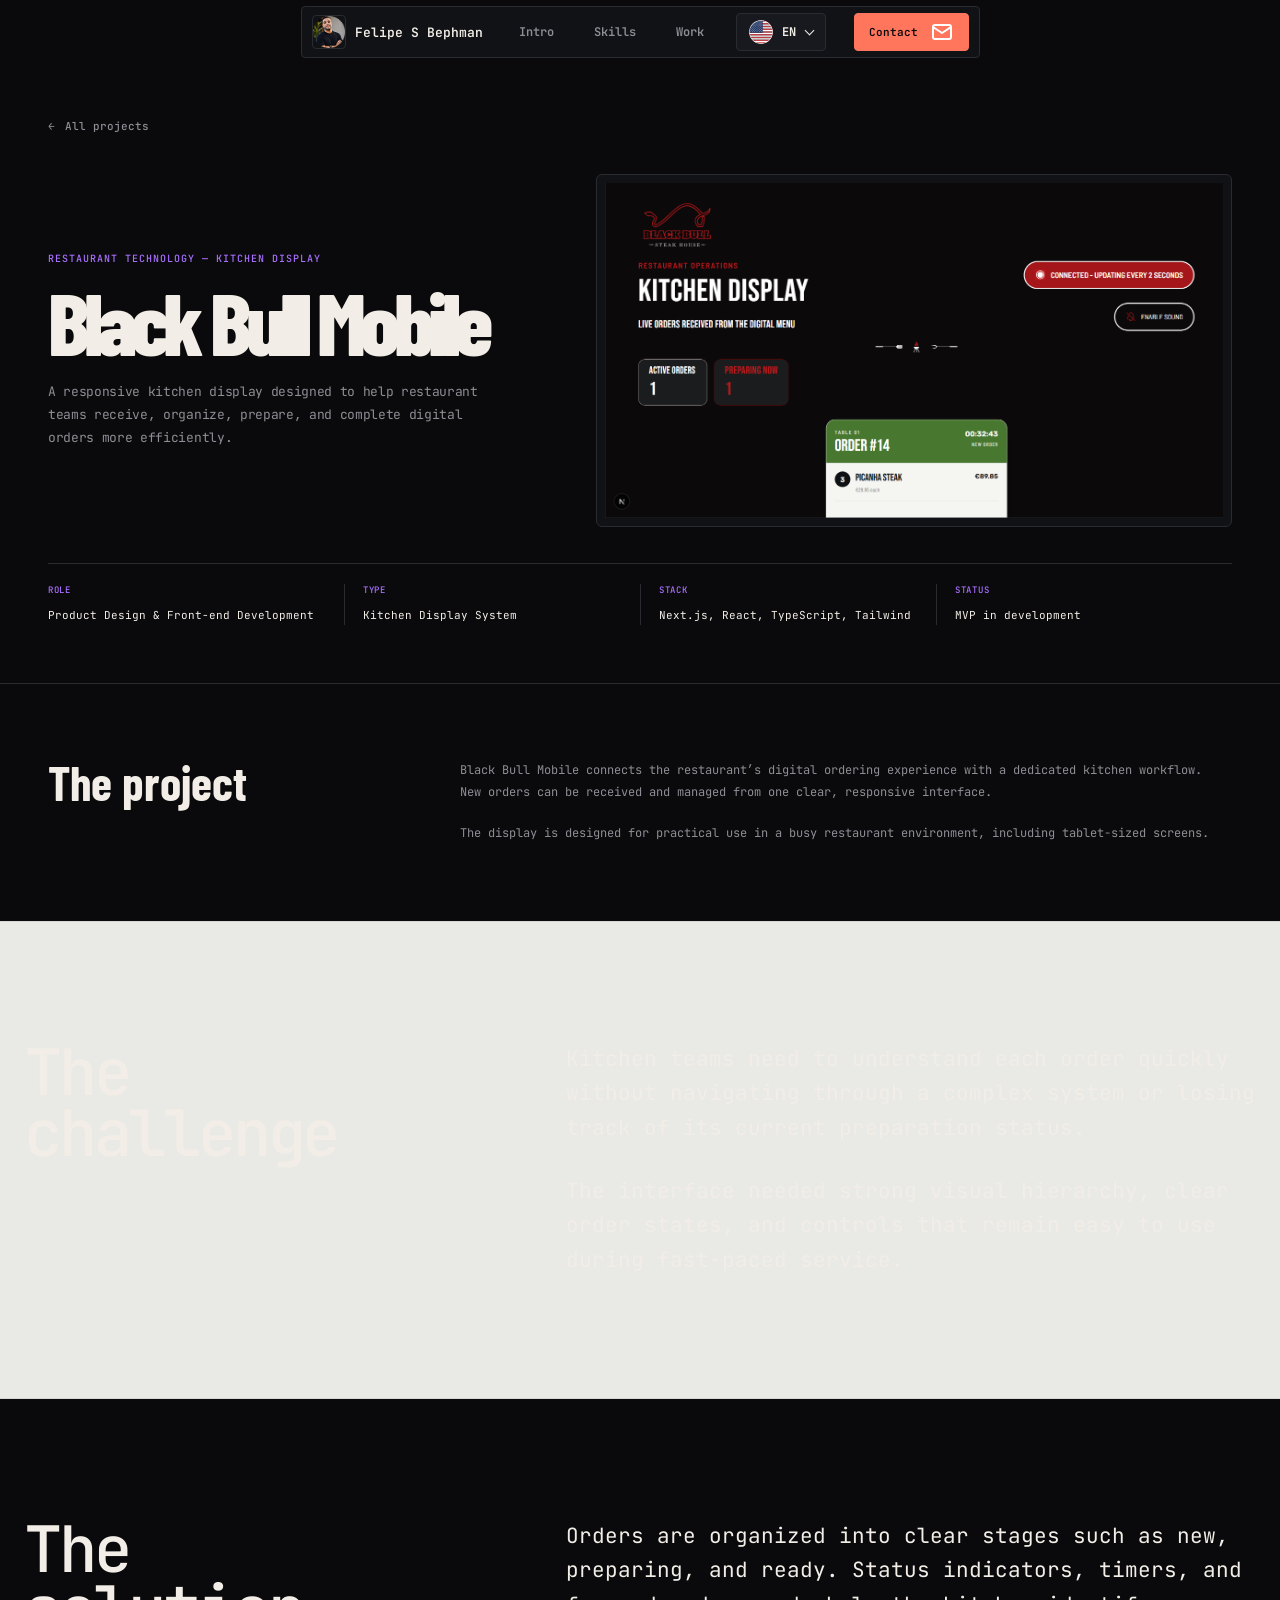
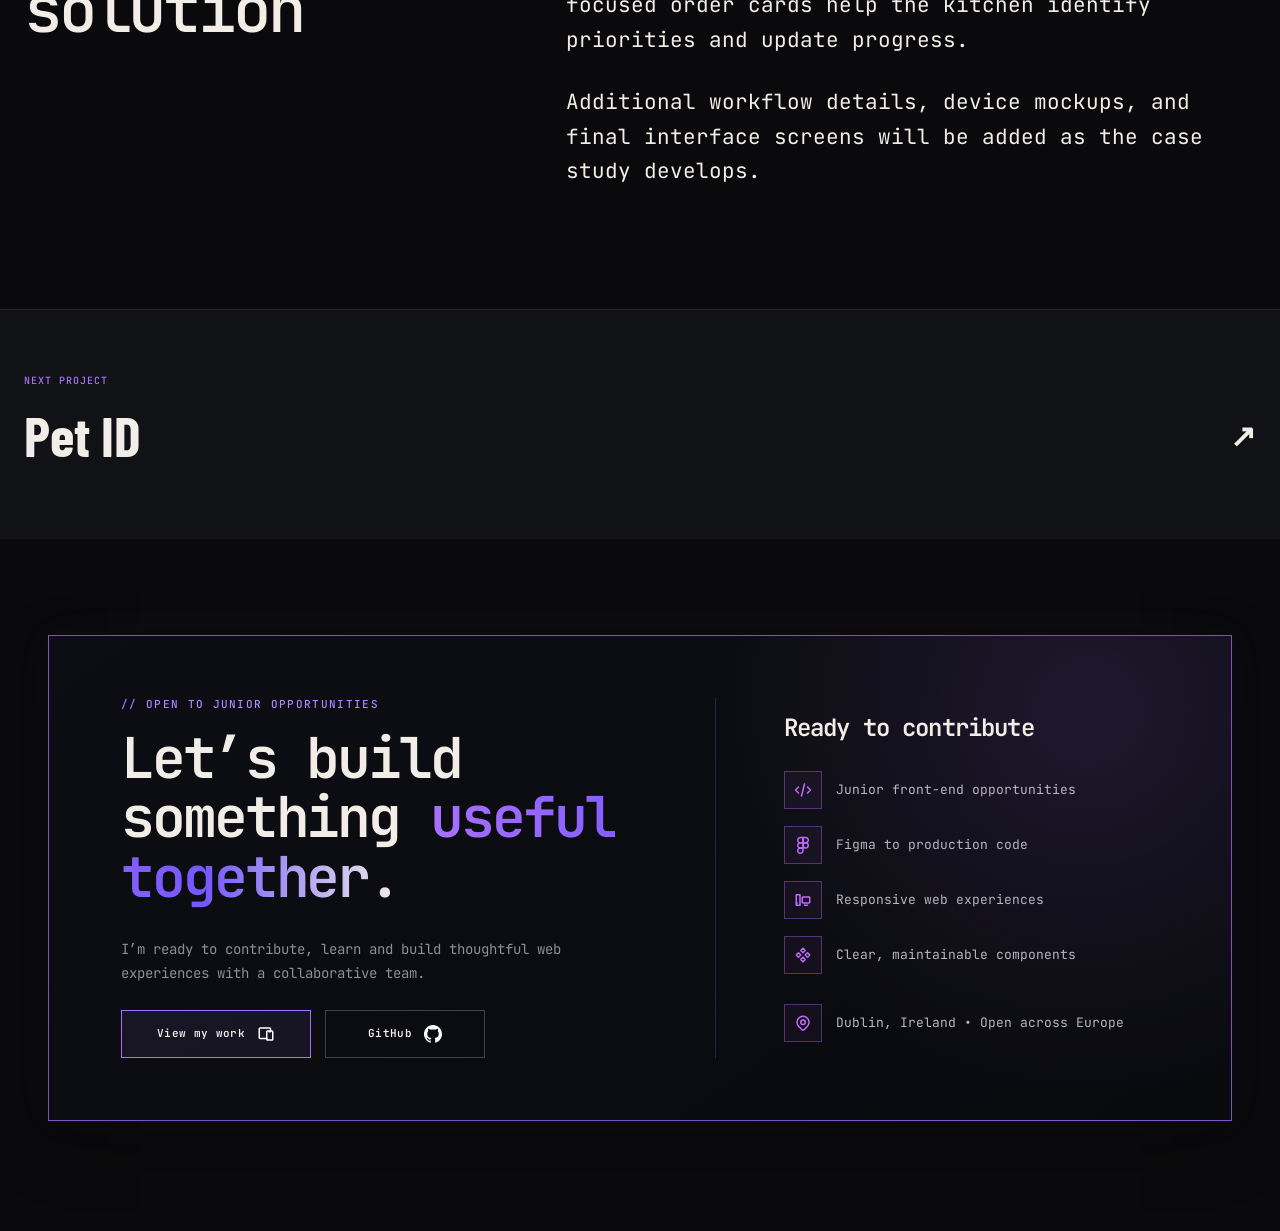
==== commit 3c497e81: "Update Pet ID preview video and project footers" ====
--- a/black-bull-mobile.html
+++ b/black-bull-mobile.html
@@ -234,92 +234,109 @@
     </nav>
 </main>
 
-    <footer class="site-footer">
-        <div class="site-footer__container">
-            <h2 class="site-footer__title">
-                <span data-i18n="footer.titleOne">Let’s design</span>
-                <span data-i18n="footer.titleTwo">Incredible work together.</span>
-            </h2>
-
-            <div class="site-footer__contact">
-                <div class="site-footer__email">
-                    <h3 data-i18n="footer.email">Email</h3>
-
-                    <a href="mailto:felipesbelphman@gmail.com">
-                        felipesbelphman@gmail.com
-                    </a>
-                </div>
-
-                <div class="site-footer__social">
-                    <h3 data-i18n="footer.social">Social</h3>
-
-                    <div class="site-footer__social-links">
-                        <a href="#" aria-label="Instagram">
-                            <img src="assets/images/footer-instagram-icon.svg" alt="" aria-hidden="true">
-                        </a>
-
-                        <a href="https://wa.me/353896028494?text=Hello%20Felipe%2C%20I%20found%20your%20portfolio%20and%20would%20like%20to%20talk."
-                            target="_blank" rel="noopener noreferrer" aria-label="Message Felipe on WhatsApp" data-i18n-aria-label="footer.whatsappLabel">
-                            <img src="assets/images/footer-whatsapp-icon.svg" alt="" aria-hidden="true">
-                        </a>
-
-                        <a href="#" aria-label="Dribbble">
-                            <img src="assets/images/footer-dribbble-icon.svg" alt="" aria-hidden="true">
-                        </a>
-
-                        <a href="#" aria-label="LinkedIn">
-                            <img src="assets/images/footer-linkedin-icon.svg" alt="" aria-hidden="true">
-                        </a>
-                    </div>
-                </div>
-            </div>
-
-            <div class="site-footer__divider">
-                <img class="site-footer__divider-line" src="assets/images/footer-line-left.svg" alt=""
-                    aria-hidden="true">
-
-                <img class="site-footer__divider-icon" src="assets/images/footer-brand-icon.svg" alt=""
-                    aria-hidden="true">
-
-                <img class="site-footer__divider-line" src="assets/images/footer-line-right.svg" alt=""
-                    aria-hidden="true">
-            </div>
-
-            <div class="site-footer__bottom">
-                <nav class="site-footer__menu" aria-label="Footer navigation" data-i18n-aria-label="footer.navigationLabel">
-                    <h3 data-i18n="footer.menu">Menu</h3>
-
-                    <div class="site-footer__menu-links">
-                        <div>
-                            <a href="./index.html#home" data-i18n="nav.home">Home</a>
-                            <a href="./index.html#work" data-i18n="nav.work">Work</a>
-                            <a href="./index.html#skills" data-i18n="nav.skills">Skills</a>
-                            <a href="./index.html#about" data-i18n="nav.about">About</a>
+<footer class="portfolio-terminal project-contact-footer" data-shared-project-footer="true">
+<section class="final-cta" id="contact" aria-labelledby="final-cta-title">
+            <div class="final-cta__card">
+                <div class="final-cta__content">
+                    <div class="final-cta__intro">
+                        <div class="final-cta__heading">
+                            <p class="final-cta__eyebrow" data-i18n="finalCta.eyebrow">
+                                OPEN TO JUNIOR OPPORTUNITIES
+                            </p>
+
+                            <h2 class="final-cta__title" id="final-cta-title">
+                                <span data-i18n="finalCta.titleOne">Let's build something</span>
+
+                                <span class="final-cta__title-accent" data-i18n="finalCta.titleAccent">
+                                    useful together.
+                                </span>
+                            </h2>
                         </div>
 
-                        <div>
-                            <a href="./index.html#how-i-work" data-i18n="nav.howIWork">How I Work</a>
-                            <a href="./index.html#faq" data-i18n="nav.faq">FAQ</a>
-                            <a href="./index.html#contact" data-i18n="nav.contact">Contact</a>
+                        <div class="final-cta__action">
+                            <p class="final-cta__description" data-i18n="finalCta.description">I'm ready to contribute, learn and build thoughtful web experiences with a collaborative team.</p>
+
+                            <div class="final-cta__buttons">
+                                <a class="final-cta__button final-cta__button--work" href="./index.html#work">
+                                    <span data-i18n="finalCta.viewWork">
+                                        View my work
+                                    </span>
+
+                                    <img src="assets/images/cta-devices-icon.svg" alt="" aria-hidden="true">
+                                </a>
+
+                                <a class="final-cta__button final-cta__button--github"
+                                    href="https://github.com/felipesbelphman-web" target="_blank"
+                                    rel="noopener noreferrer">
+                                    <span>GitHub</span>
+
+                                    <img src="assets/images/github-icon.svg" alt="" aria-hidden="true">
+                                </a>
+                            </div>
                         </div>
                     </div>
-                </nav>
-
-                <div class="site-footer__legal">
-                    <h3 data-i18n="footer.legal">Legal</h3>
-
-                    <div class="site-footer__legal-links">
-                        <a href="./terms-of-service.html" data-i18n="footer.terms">Terms of service</a>
-                        <a href="./privacy-policy.html" data-i18n="footer.privacy">Privacy Policy</a>
-                    </div>
-                </div>
-
-                <p class="site-footer__copyright">
-                    © 2026 Felipe Belphman
-                </p>
-            </div>
-        </div>
-    </footer>
+
+                    <div class="final-cta__opportunities">
+                        <h3 class="final-cta__opportunities-title" data-i18n="finalCta.opportunitiesTitle">
+                            Ready to contribute
+                        </h3>
+
+                        <ul class="final-cta__opportunities-list">
+                            <li>
+                                <img src="assets/images/cta-opportunity-icon.svg" alt="" aria-hidden="true">
+
+                                <span data-i18n="finalCta.juniorOpportunity">
+                                    Junior front-end opportunities
+                                </span>
+                            </li>
+
+                            <li>
+                                <img src="assets/images/cta-figma-icon.svg" alt="" aria-hidden="true">
+
+                                <span data-i18n="finalCta.figmaCode">
+                                    Figma to production code
+                                </span>
+                            </li>
+
+                            <li>
+                                <img src="assets/images/cta-responsive-icon.svg" alt="" aria-hidden="true">
+
+                                <span data-i18n="finalCta.responsive">
+                                    Responsive web experiences
+                                </span>
+                            </li>
+
+                            <li>
+                                <img src="assets/images/cta-components-icon.svg" alt="" aria-hidden="true">
+
+                                <span data-i18n="finalCta.components">
+                                    Clear, maintainable components
+                                </span>
+                            </li>
+                        </ul>
+
+                        <div class="final-cta__location">
+                            <img src="assets/images/cta-location-icon.svg" alt="" aria-hidden="true">
+
+                            <p>
+                                <strong data-i18n="finalCta.location">
+                                    Dublin, Ireland
+                                </strong>
+
+                                <span aria-hidden="true">•</span>
+
+                                <strong data-i18n="finalCta.openEurope">
+                                    Open across Europe
+                                </strong>
+                            </p>
+                        </div>
+                    </div>
+                </div>
+
+                <img class="final-cta__gradient" src="assets/images/cta-gradient.svg" alt="" aria-hidden="true">
+            </div>
+        </section>
+</footer>
     <div class="contact-page contact-modal" id="contact-modal" aria-hidden="true">
         <button class="contact-modal__backdrop" type="button" aria-label="Close contact form" data-i18n-aria-label="contact.close"></button>
 
--- a/styles.css
+++ b/styles.css
@@ -8295,3 +8295,36 @@
         height: 46px;
     }
 }
+
+/* SHARED PROJECT CONTACT FOOTER */
+.project-contact-footer{
+  margin:0;
+  background:#0a0a0c;
+  color:var(--dev-text-primary);
+  font-family:"JetBrains Mono",monospace;
+}
+.project-contact-footer .final-cta__buttons{
+  flex-wrap:wrap;
+}
+.project-contact-footer .final-cta__button{
+  min-height:48px;
+  height:auto;
+  max-width:100%;
+  padding-block:14px;
+  white-space:normal;
+  text-align:center;
+}
+.project-contact-footer .final-cta__location p{
+  flex-wrap:wrap;
+  min-width:0;
+}
+.project-contact-footer .final-cta__button:focus-visible{
+  outline:2px solid #a970ff;
+  outline-offset:4px;
+}
+@media(prefers-reduced-motion:reduce){
+  .project-contact-footer .final-cta__button{
+    transition:none;
+    transform:none;
+  }
+}
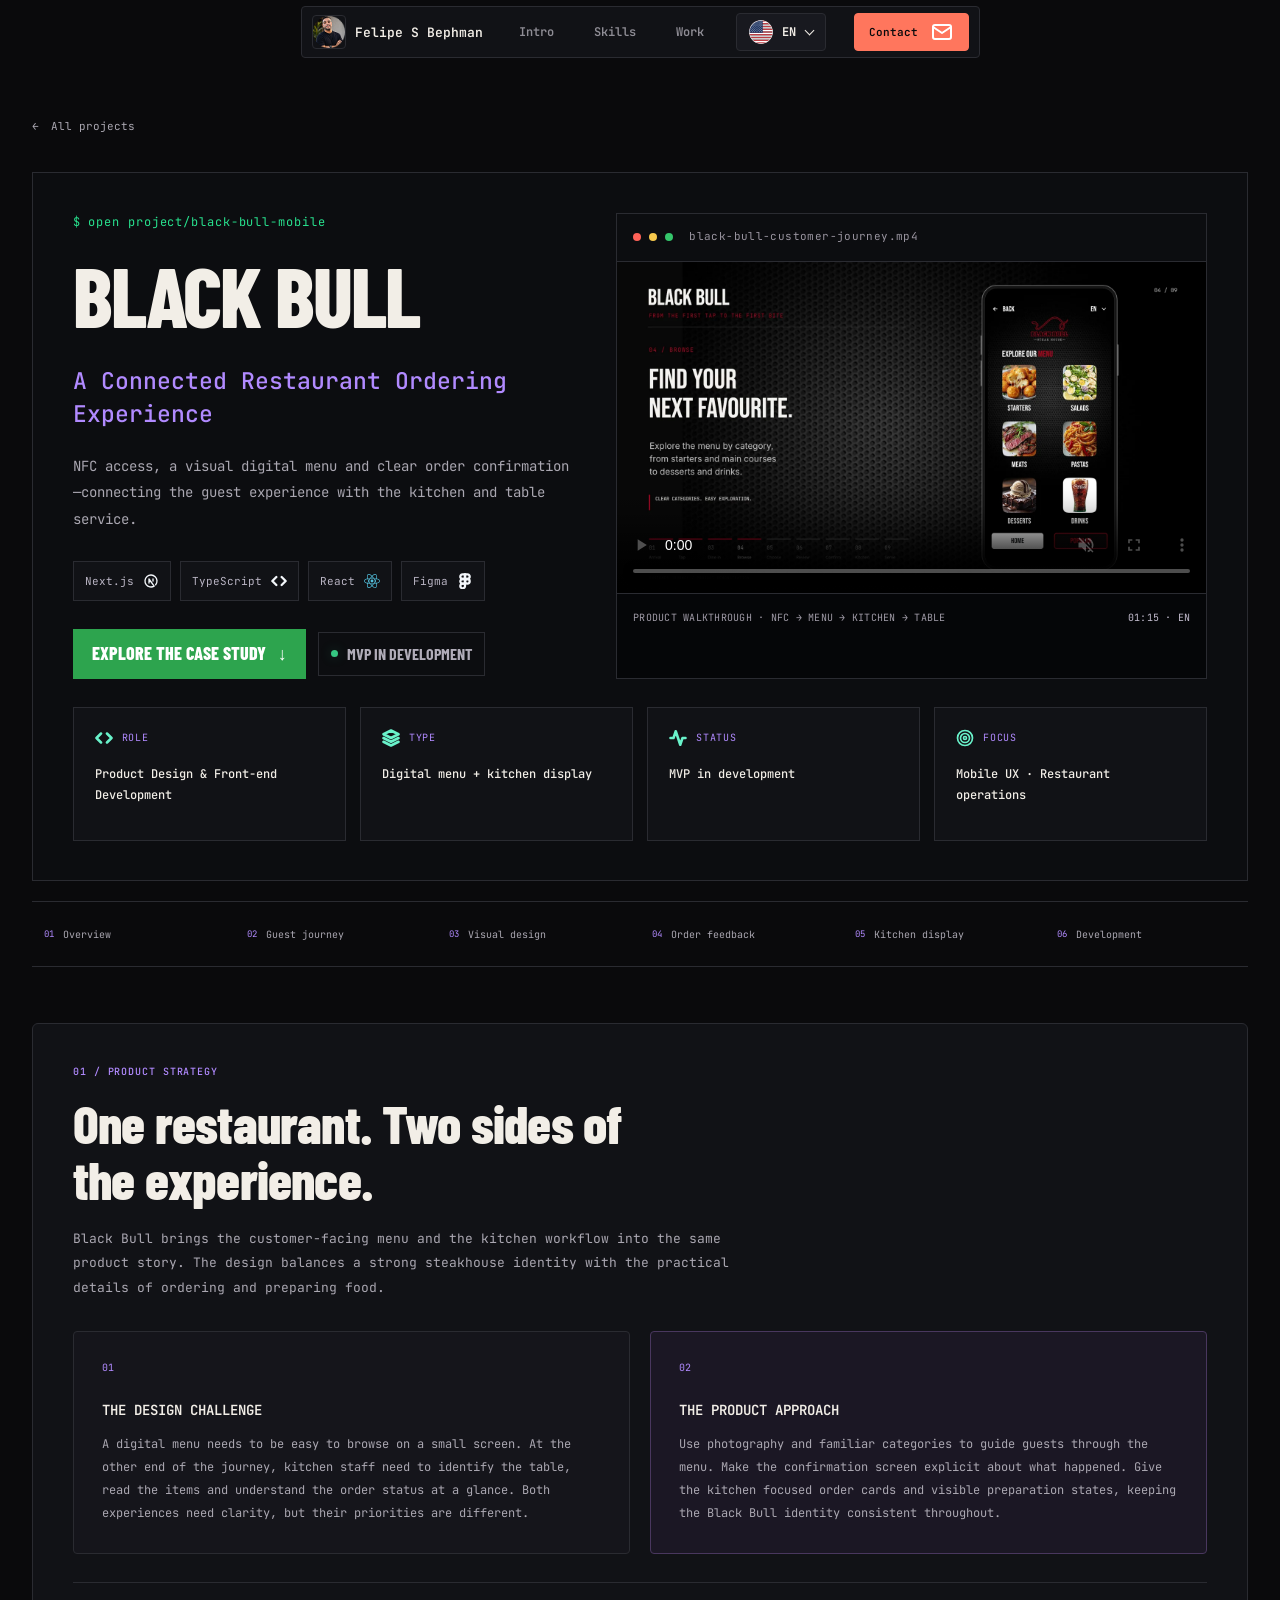
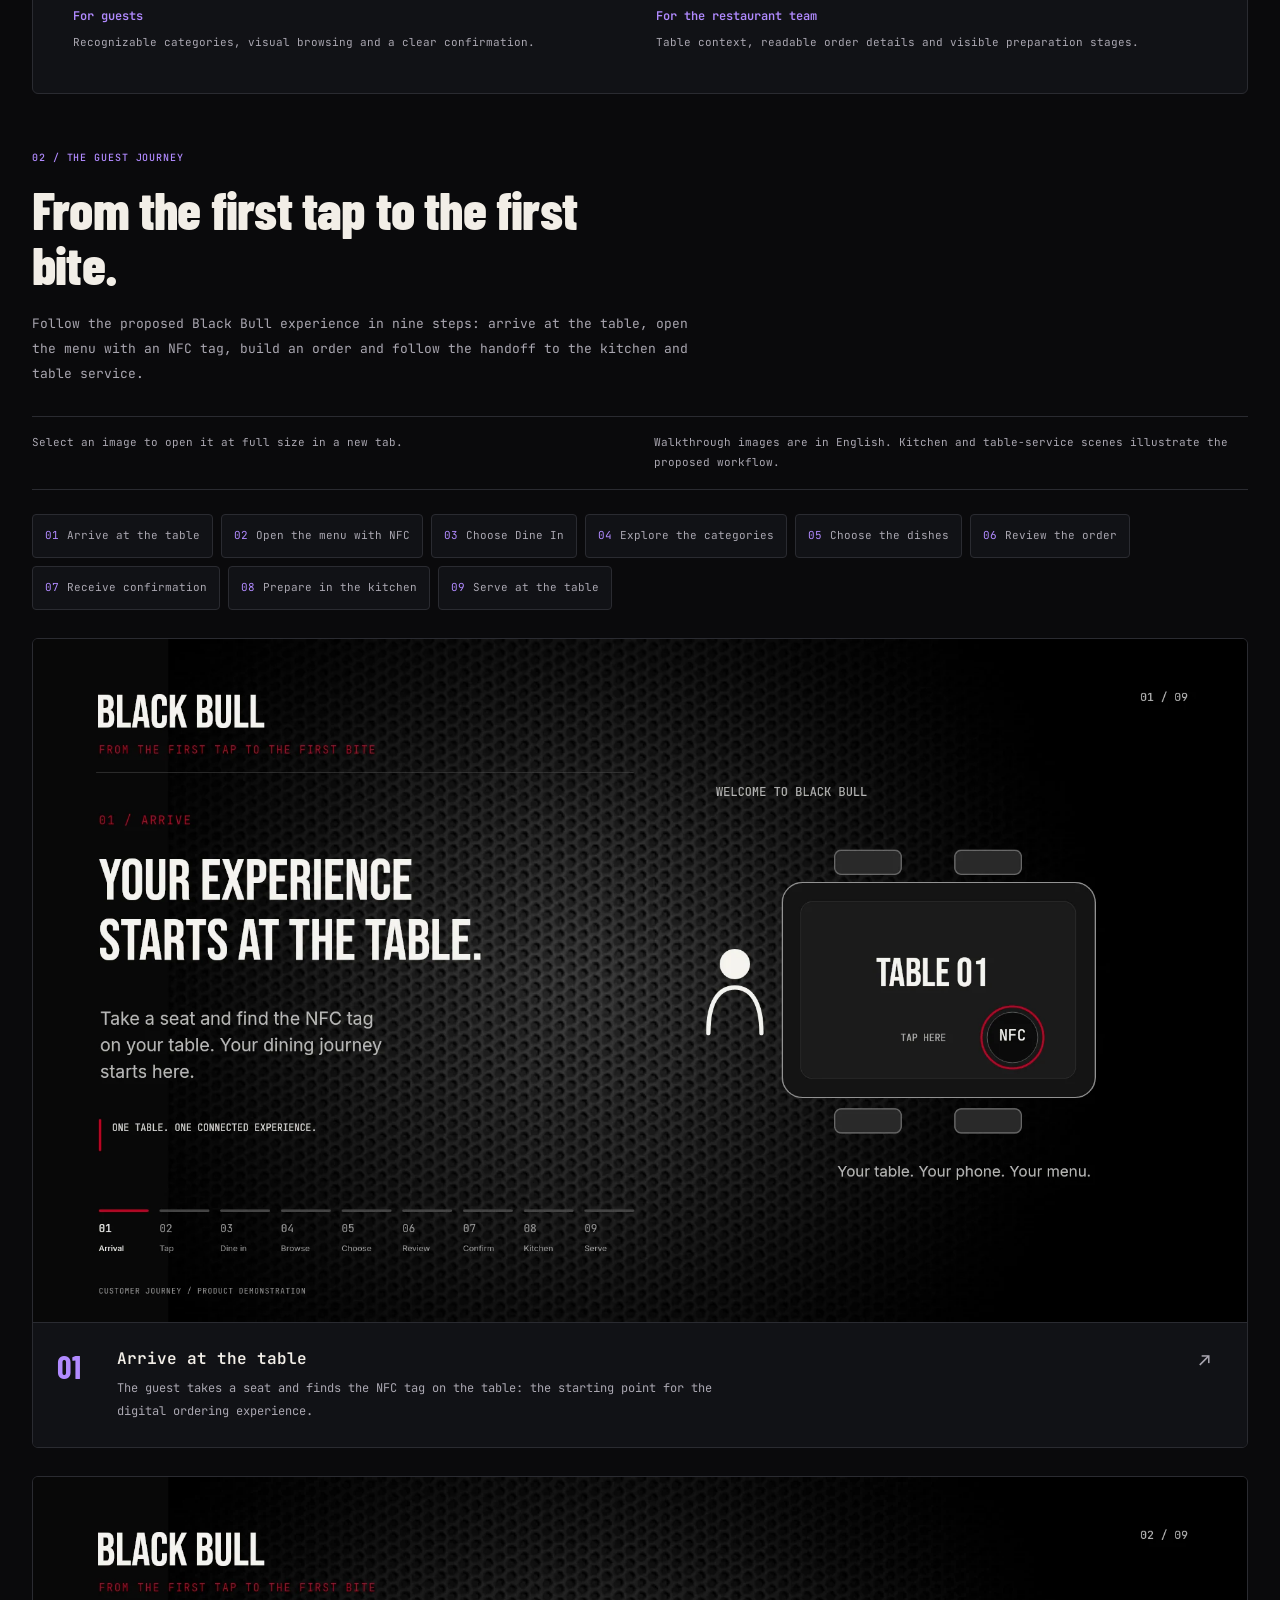
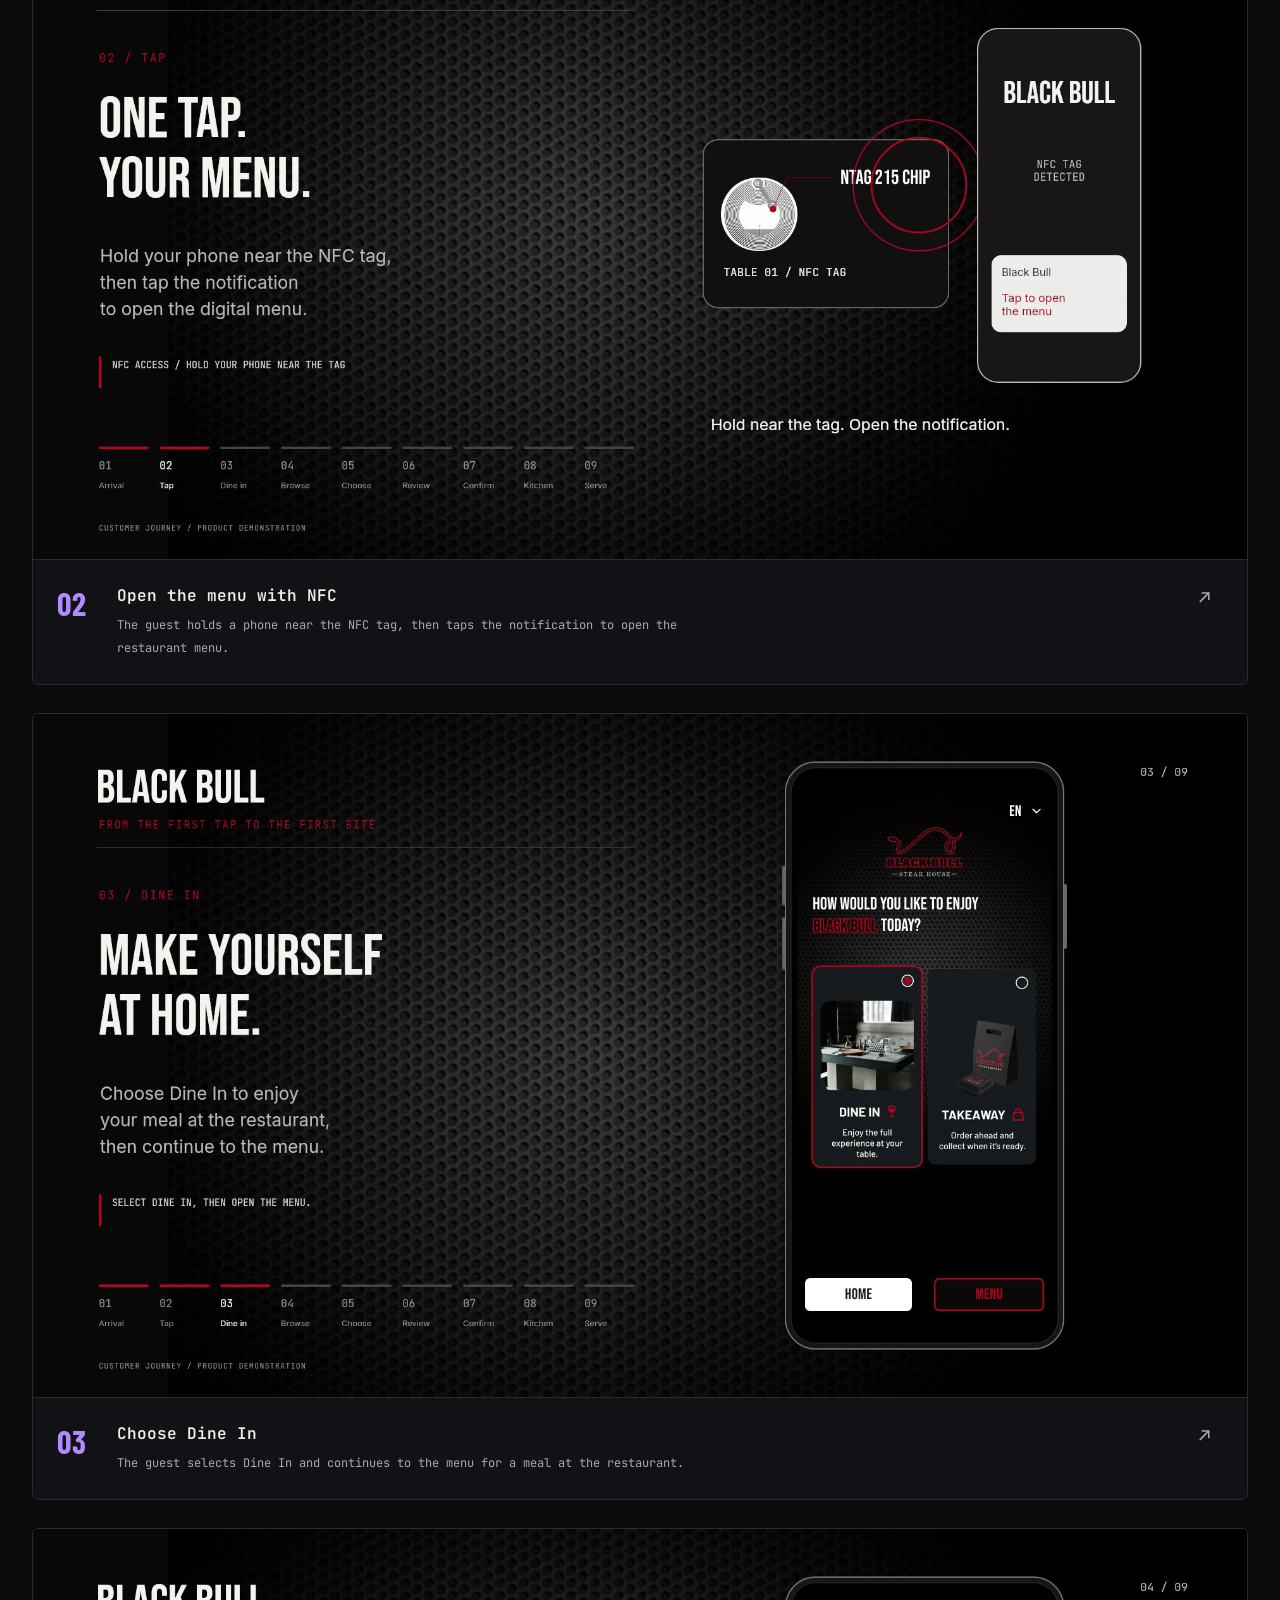
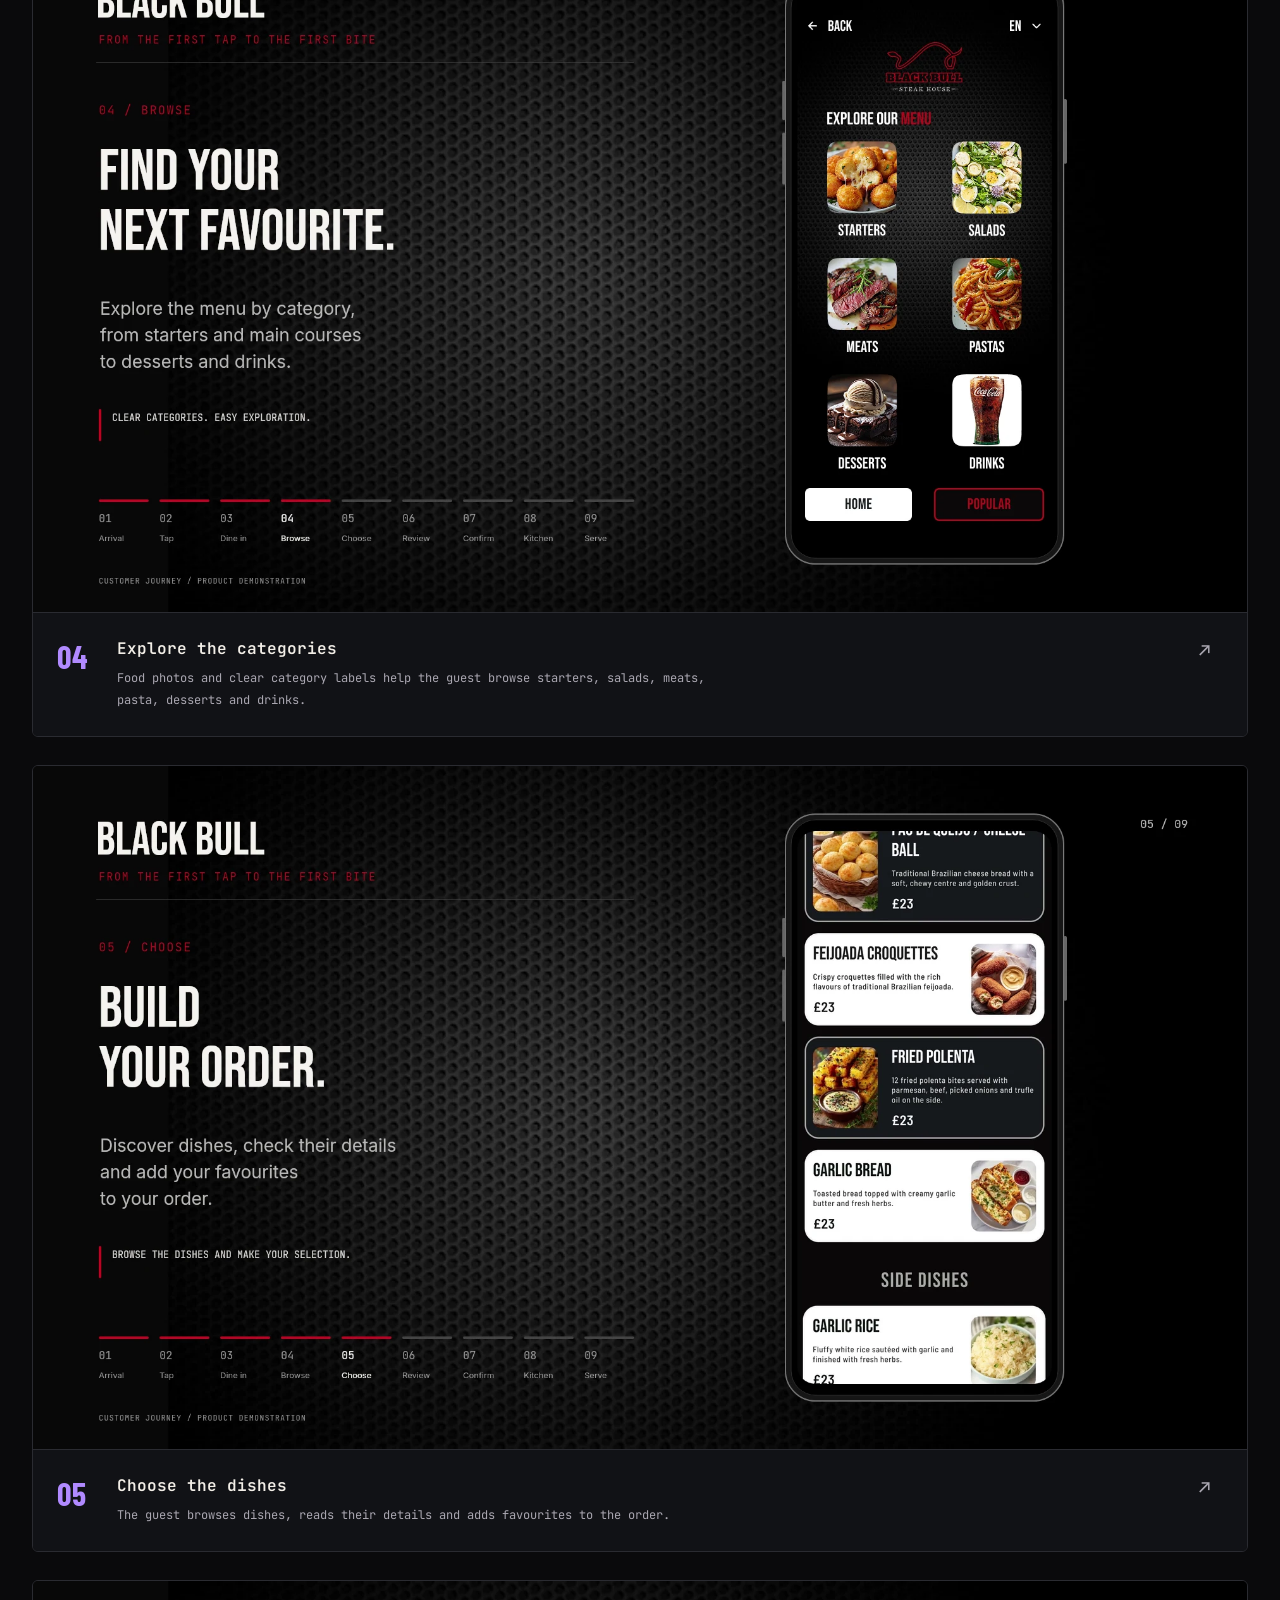
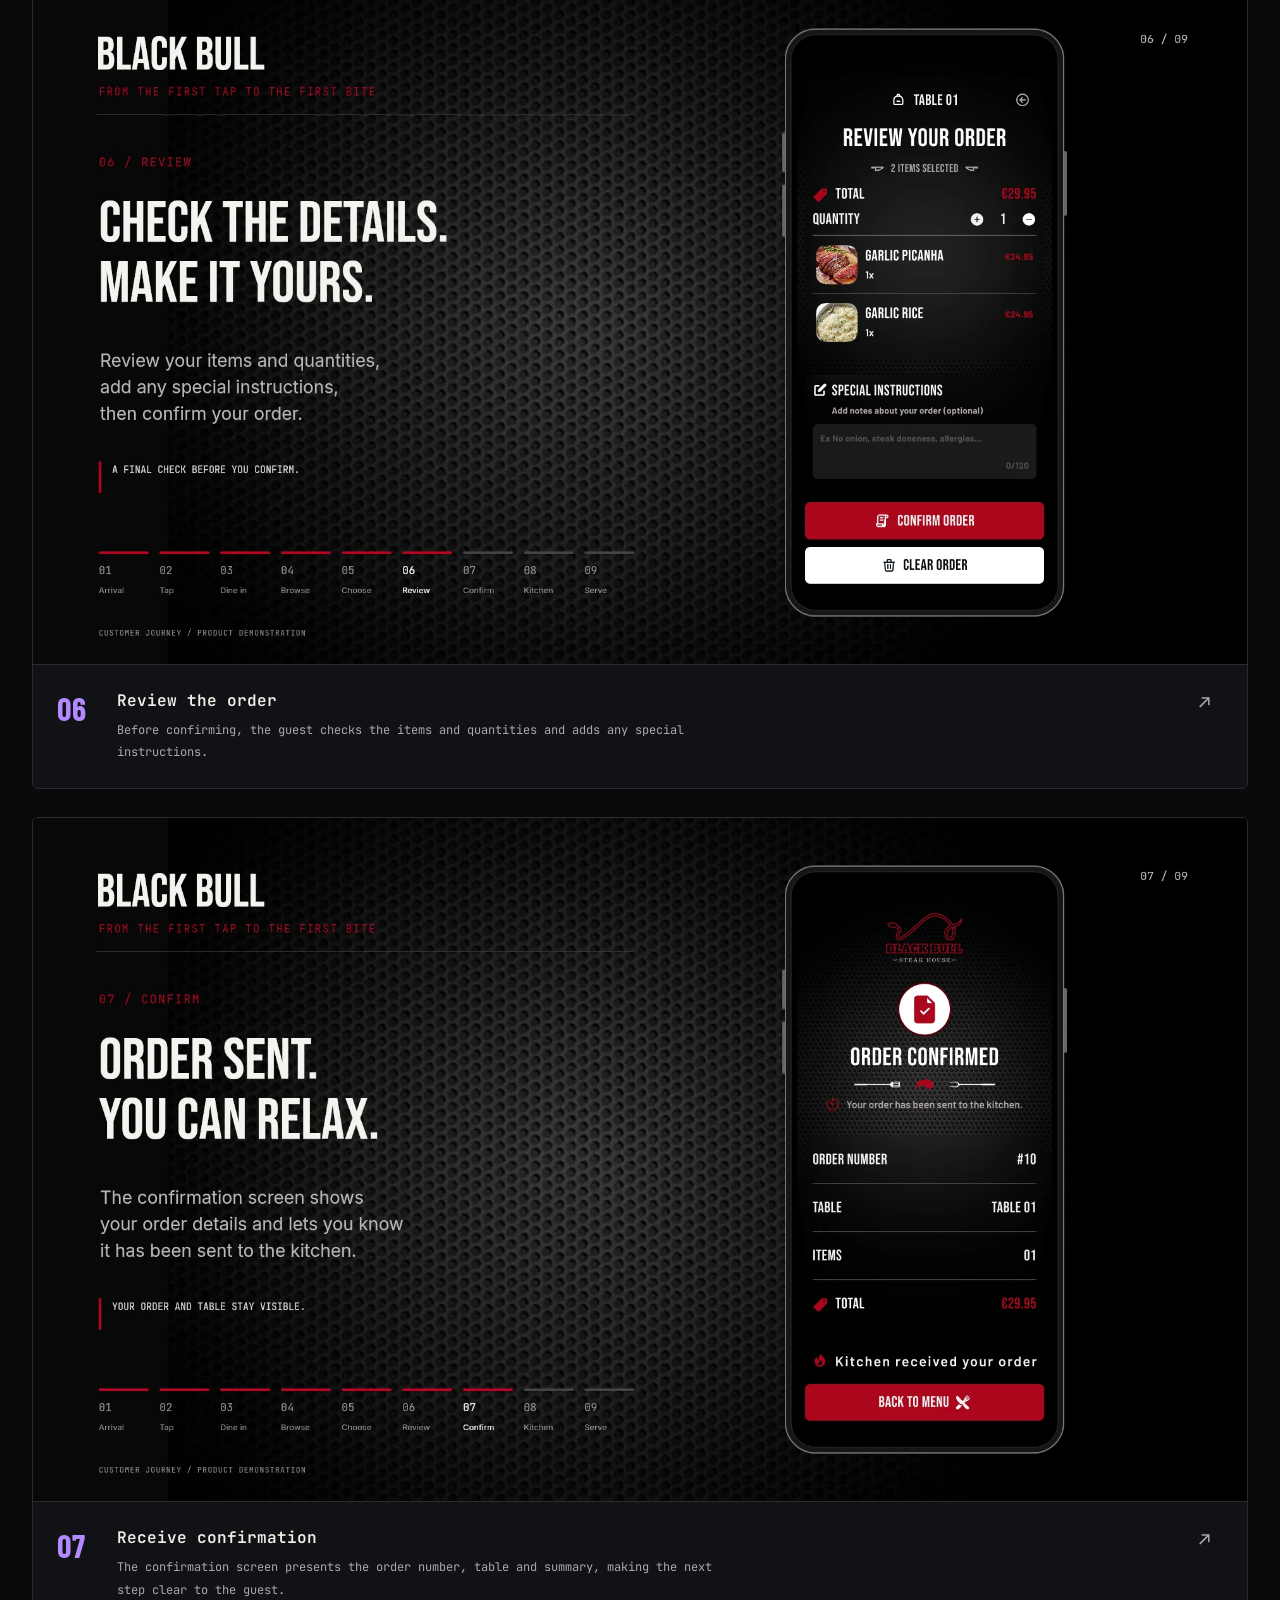
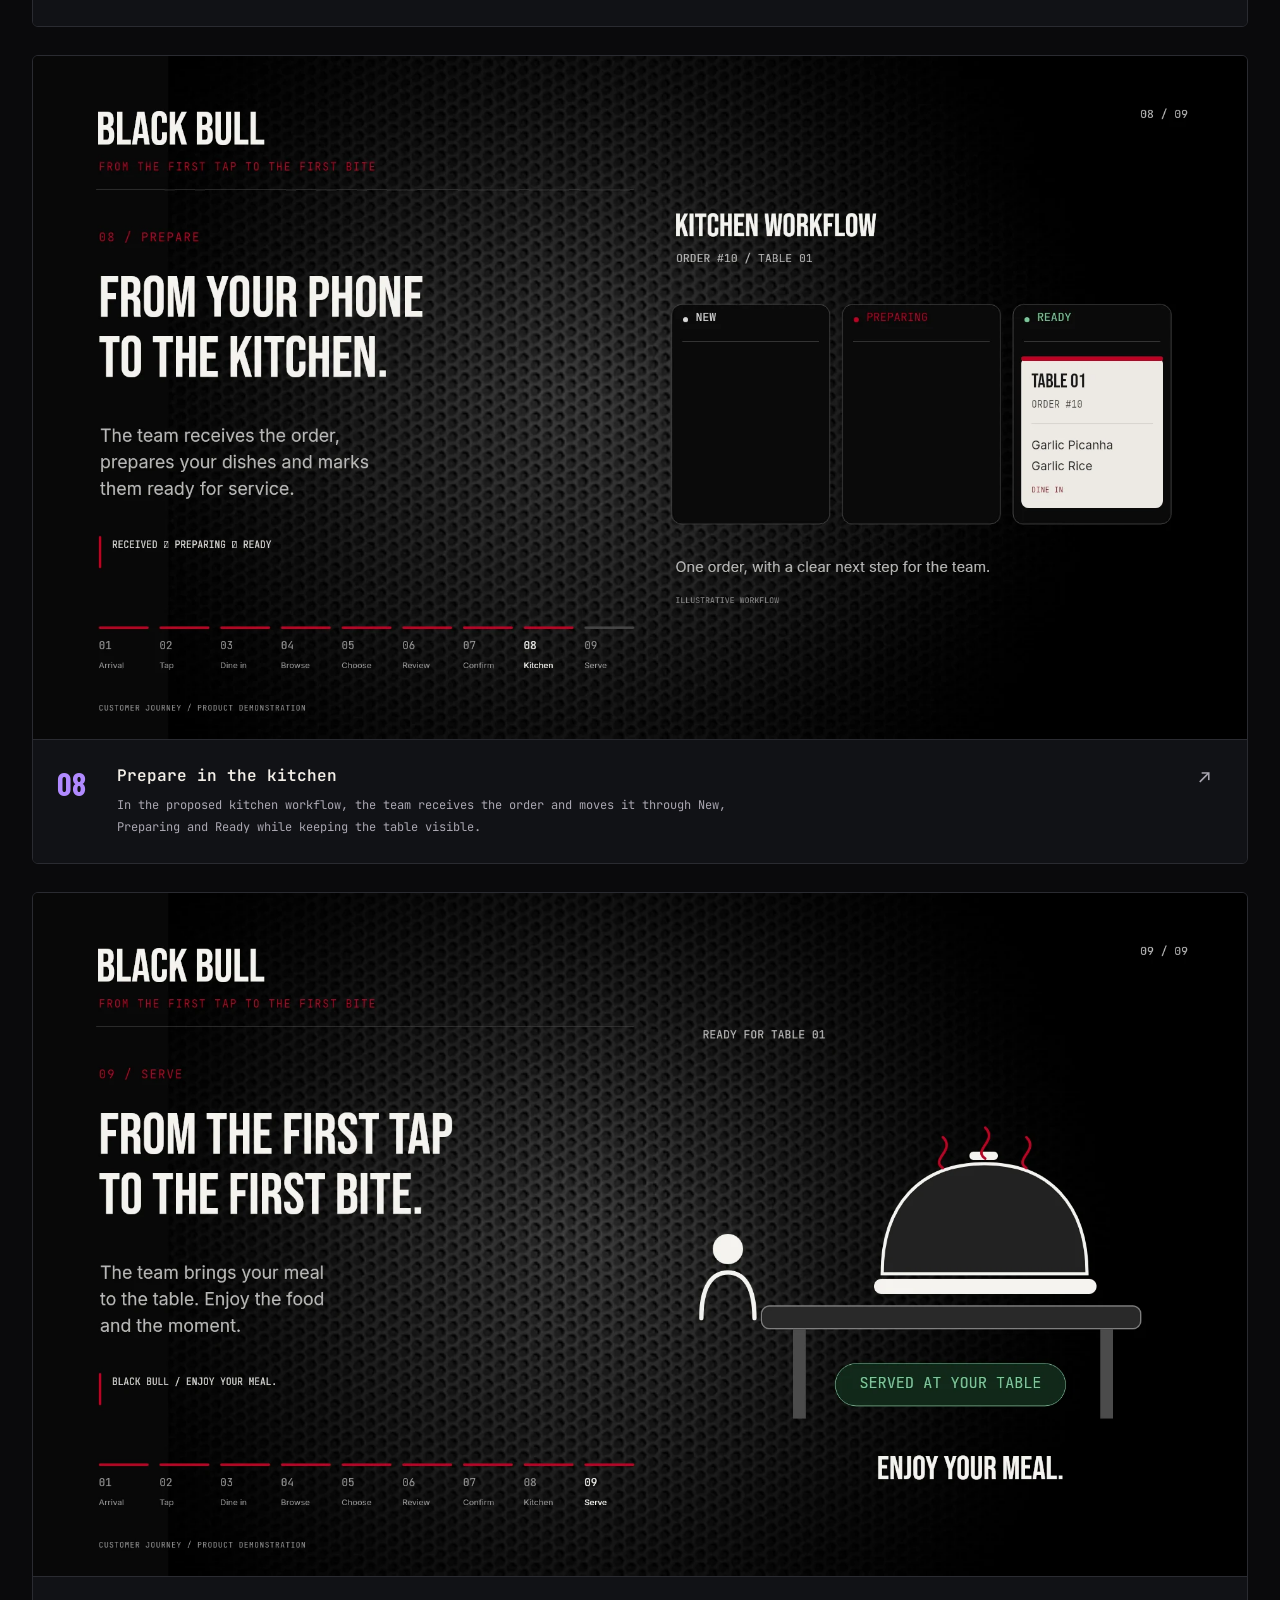
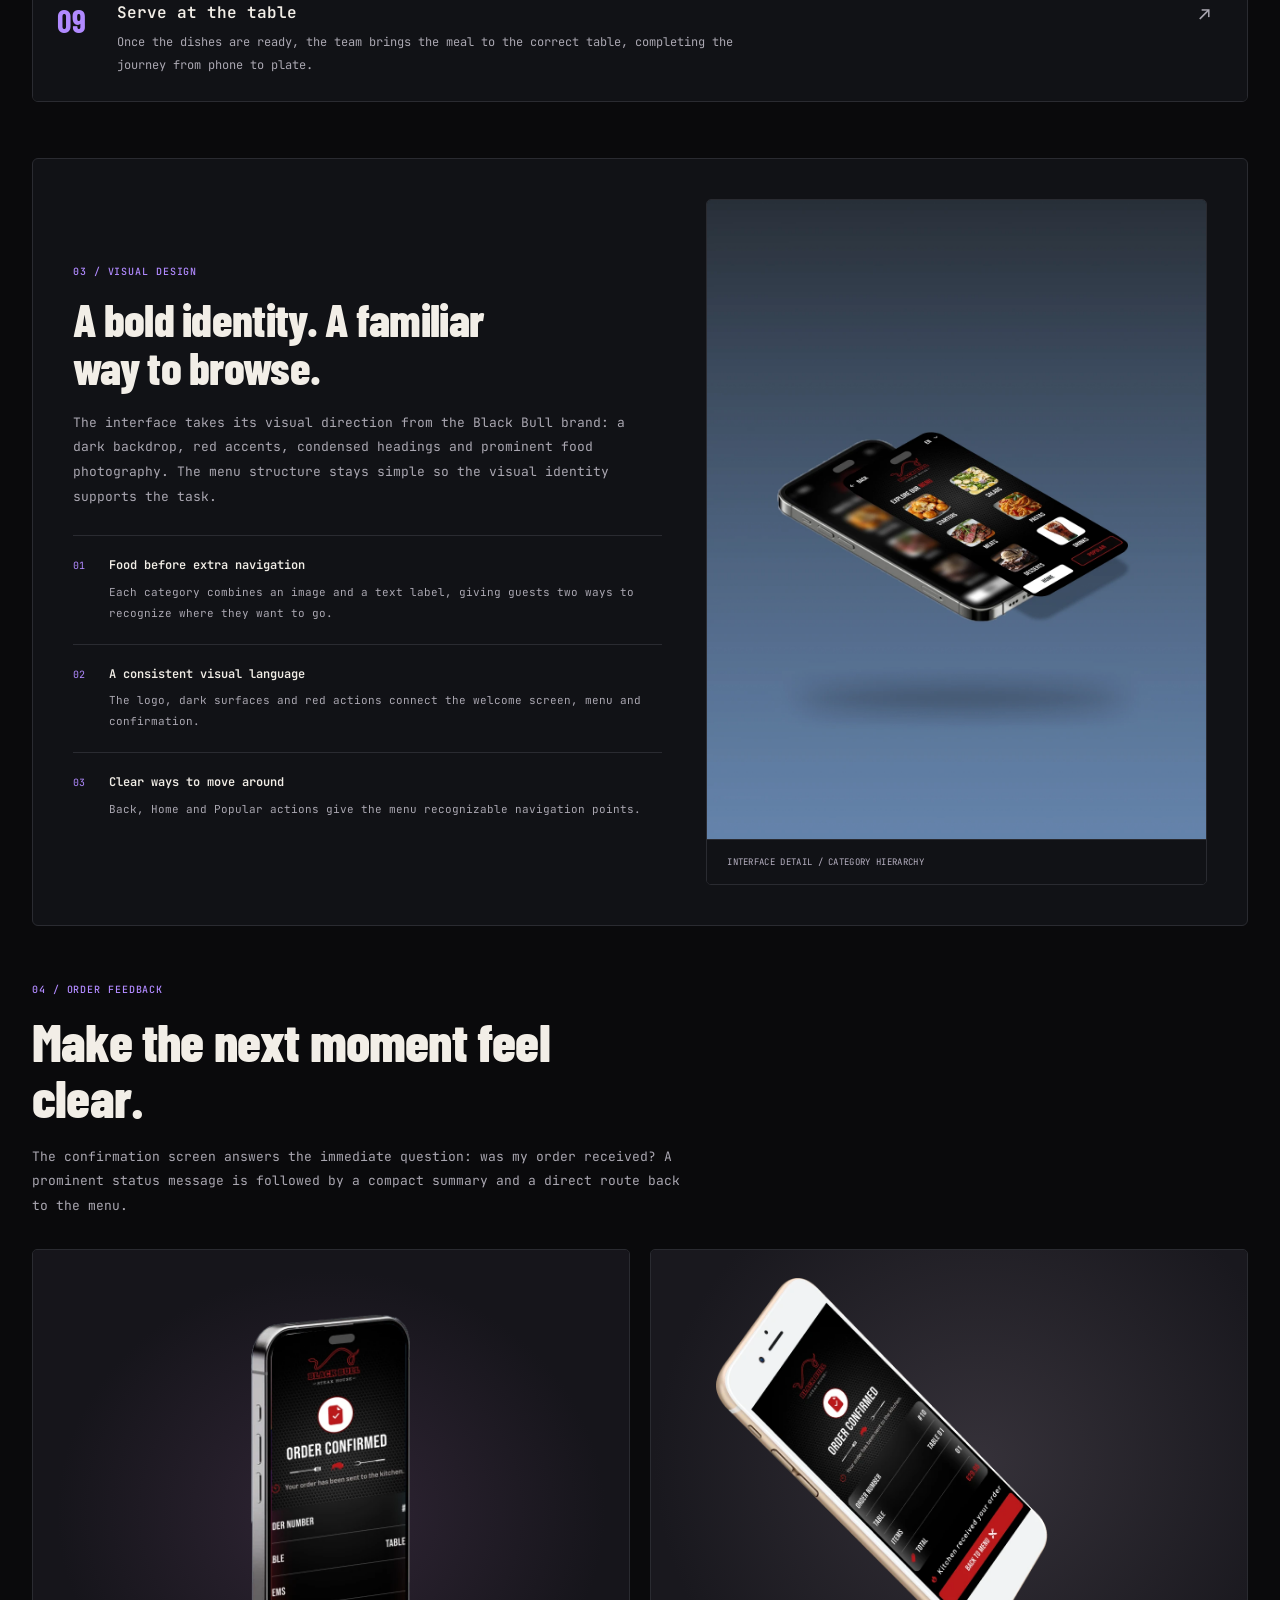
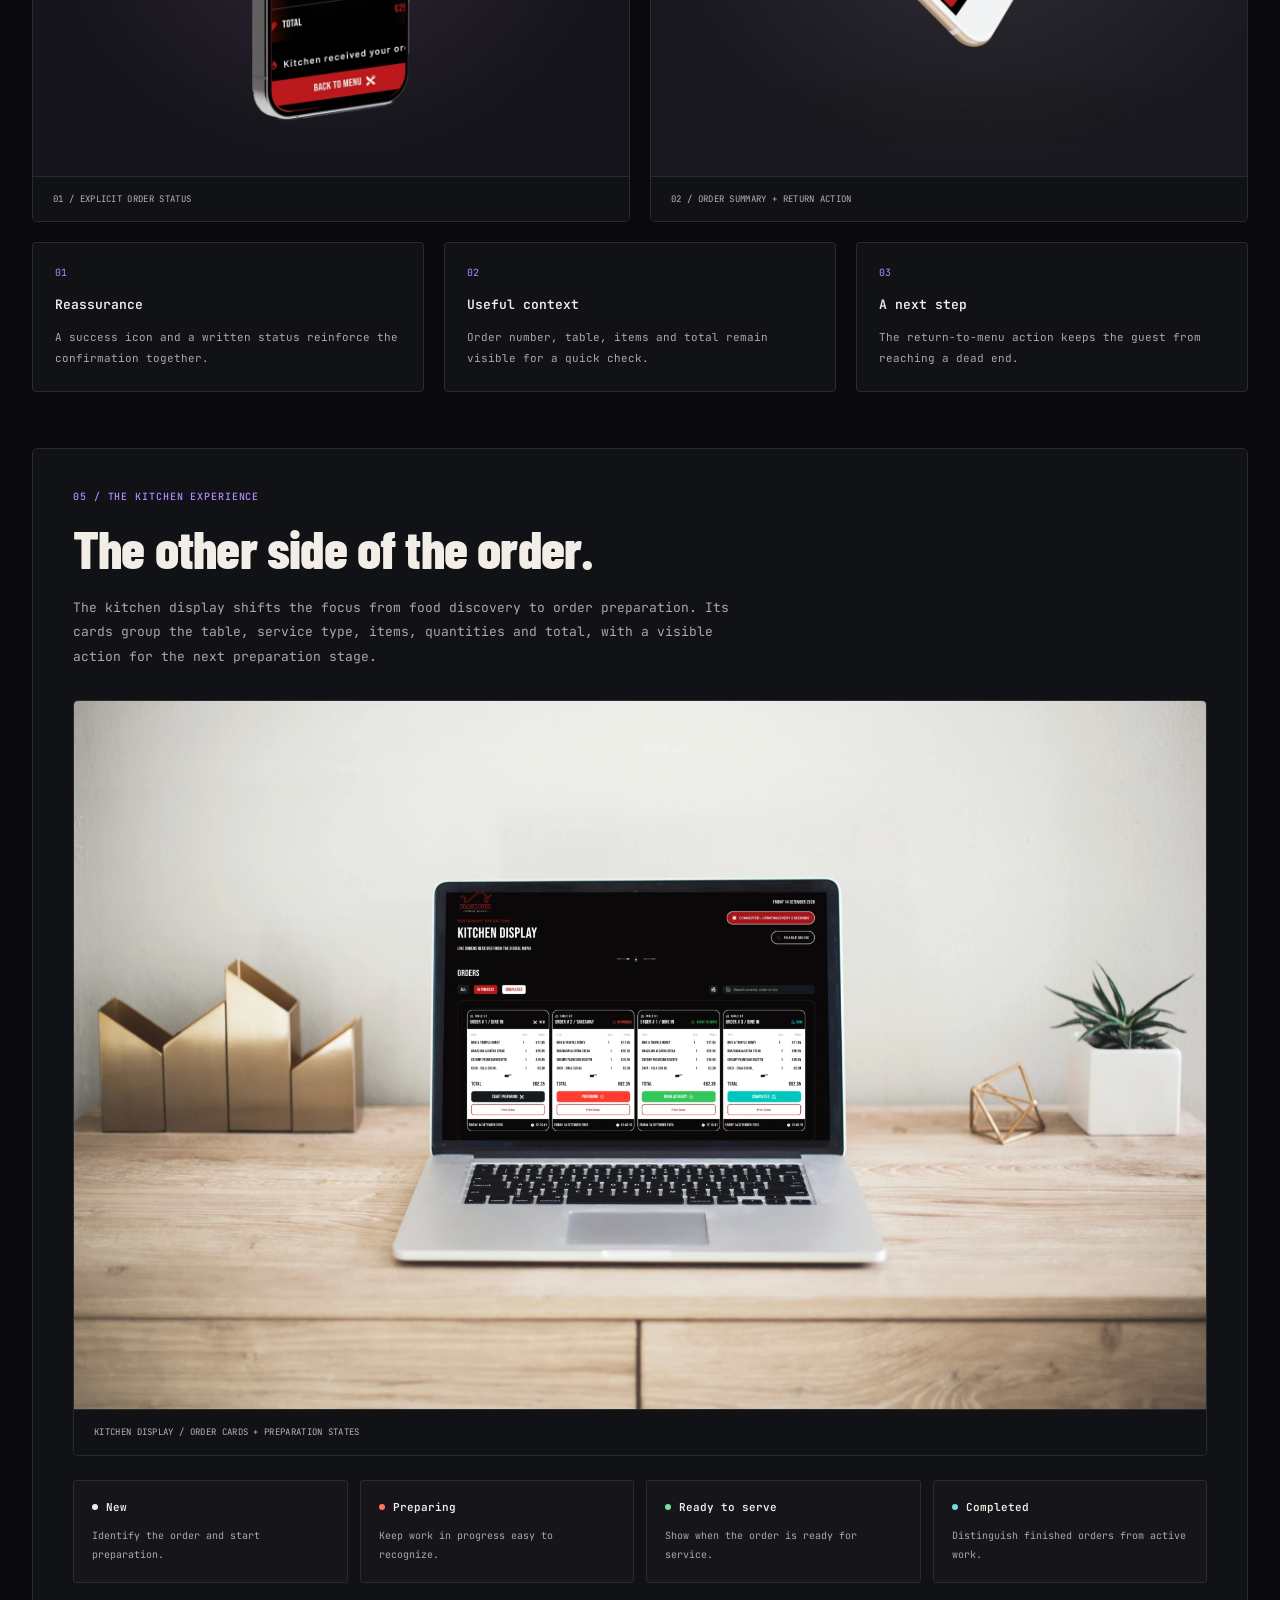
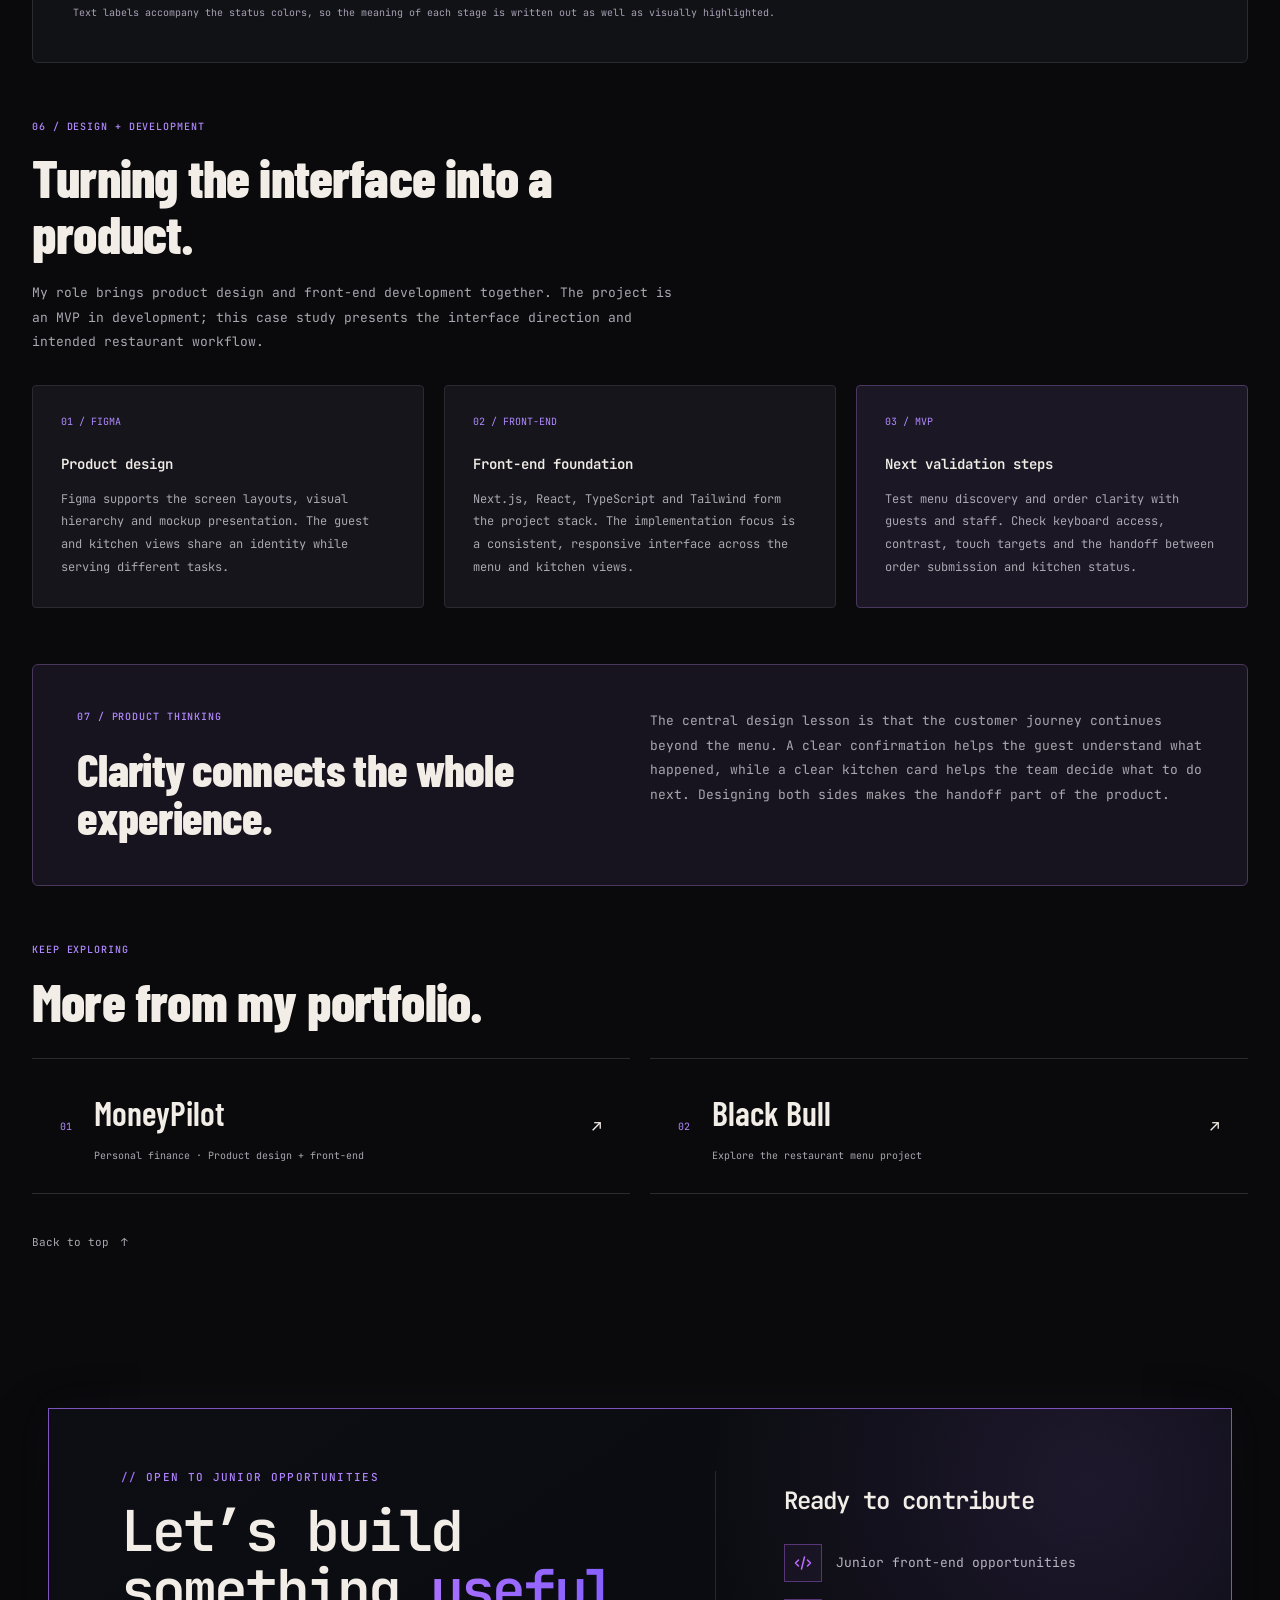
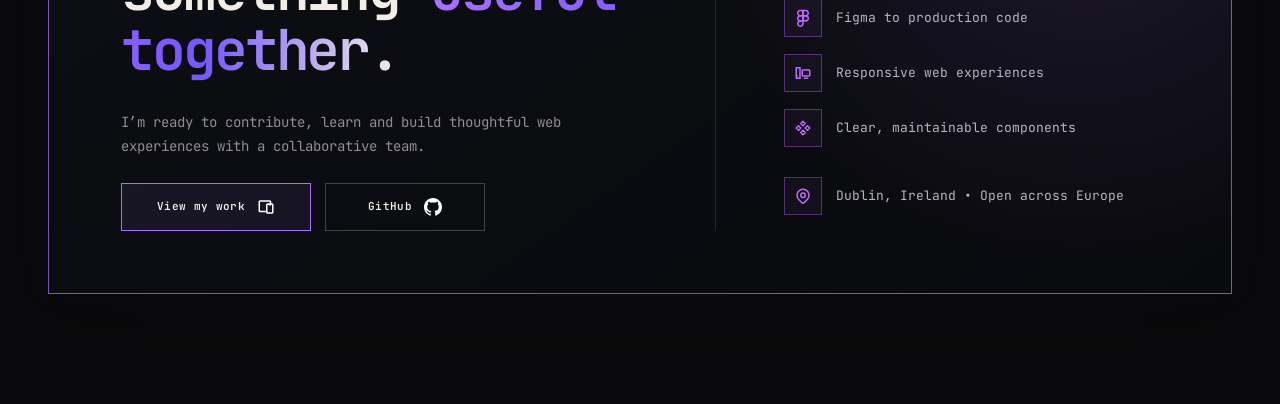
==== commit c44fc4dc: "Update Black Bull case study with video, journey and hover" ====
--- a/black-bull-mobile.html
+++ b/black-bull-mobile.html
@@ -5,13 +5,17 @@
     <meta charset="UTF-8">
     <meta name="viewport" content="width=device-width, initial-scale=1.0">
     <title data-i18n="blackBullMobilePage.meta.title">Black Bull Mobile Case Study | Felipe S Bephman</title>
-    <meta name="description" data-i18n-content="blackBullMobilePage.meta.description" content="A responsive kitchen display designed to help restaurant teams receive, organize, prepare, and complete digital orders more efficiently.">
+    <meta name="description" data-i18n-content="blackBullMobilePage.meta.description" content="Black Bull Mobile: a detailed case study of a digital restaurant menu, mobile ordering interface and kitchen display by Felipe S Bephman.">
     <link rel="preconnect" href="https://fonts.googleapis.com">
     <link rel="preconnect" href="https://fonts.gstatic.com" crossorigin>
     <link href="https://fonts.googleapis.com/css2?family=Barlow+Condensed:wght@700;800&family=JetBrains+Mono:wght@400;500;600&display=swap" rel="stylesheet">
     <link href="https://api.fontshare.com/v2/css?f[]=switzer@400,500,600,700&display=swap" rel="stylesheet">
     <link rel="stylesheet" href="styles.css">
     <link rel="stylesheet" href="black-bull-dev-theme.css">
+    <link rel="stylesheet" href="black-bull-mobile.css">
+    <link rel="stylesheet" href="black-bull-hero.css">
+    <link rel="stylesheet" href="black-bull-journey.css">
+    <link rel="stylesheet" href="black-bull-card-hover.css">
 </head>
 
 <body class="black-bull-terminal">
@@ -105,134 +109,469 @@
             </button>
         </nav>
     </header>
-    <main class="case-study bb-case bb-case--kitchen">
-        <section class="case-study__hero bb-hero" aria-labelledby="case-study-title">
-            <div class="case-study__container bb-shell">
-                <a class="case-study__back bb-back" href="./projects.html">
+    <main class="case-study bbm-case" id="top">
+        <div class="bbm-shell">
+            <a class="bbm-back" href="./projects.html">
                 <span aria-hidden="true">←</span>
                 <span data-i18n="common.caseStudies.allProjects">All projects</span>
+            </a>
+            <section class="bbh-hero" aria-labelledby="case-study-title">
+                <div class="bbh-grid">
+                    <div class="bbh-copy">
+                        <p class="bbh-terminal">$ open project/black-bull-mobile</p>
+                        <h1 class="bbh-title" id="case-study-title">BLACK BULL</h1>
+                        <p class="bbh-subtitle" data-i18n="blackBullMobilePage.content.heroSubtitle">A Connected Restaurant Ordering Experience</p>
+                        <p class="bbh-summary" data-i18n="blackBullMobilePage.content.heroSummary">NFC access, a visual digital menu and clear order confirmation—connecting the guest experience with the kitchen and table service.</p>
+                        <ul class="bbh-tech" aria-label="Project tools and technologies" data-i18n-aria-label="blackBullMobilePage.content.technologies">
+                            <li>Next.js<img src="assets/icons/Next.js Icon.svg" alt="" aria-hidden="true"></li>
+                            <li>TypeScript<img src="assets/icons/TypeScript Icon.svg" alt="" aria-hidden="true"></li>
+                            <li>React<img src="assets/images/react-logo.svg" alt="" aria-hidden="true"></li>
+                            <li>Figma<img src="assets/icons/Figma Icon.svg" alt="" aria-hidden="true"></li>
+                        </ul>
+                        <div class="bbh-actions">
+                            <a class="bbh-button" href="#strategy">
+                                <span data-i18n="blackBullMobilePage.content.explore">Explore the case study</span>
+                                <span aria-hidden="true">↓</span>
+                            </a>
+                            <span class="bbh-status">
+                                <span class="bbh-status-dot" aria-hidden="true"></span>
+                                <span data-i18n="common.caseStudies.mvp">MVP in development</span>
+                            </span>
+                        </div>
+                    </div>
+                    <figure class="bbh-preview">
+                        <div class="bbh-window-bar" aria-hidden="true">
+                            <span></span><span></span><span></span>
+                            <p>black-bull-customer-journey.mp4</p>
+                        </div>
+                        <video class="bbh-video" controls muted loop playsinline preload="metadata"
+                            width="1920" height="1080"
+                            poster="assets/videos/black-bull/customer-journey-poster.webp"
+                            aria-label="Black Bull customer journey: NFC access, menu, order confirmation, kitchen and table service."
+                            data-i18n-aria-label="blackBullMobilePage.content.heroVideoLabel">
+                            <source src="assets/videos/black-bull/customer-journey.mp4" type="video/mp4">
+                            <a href="assets/videos/black-bull/customer-journey.mp4" data-i18n="blackBullMobilePage.content.heroVideoFallback">Download the Black Bull walkthrough</a>
+                        </video>
+                        <figcaption class="bbh-caption">
+                            <span data-i18n="blackBullMobilePage.content.heroVideoCaption">PRODUCT WALKTHROUGH · NFC → MENU → KITCHEN → TABLE</span>
+                            <span class="bbh-duration">01:15 · EN</span>
+                        </figcaption>
+                    </figure>
+                </div>
+                <dl class="bbh-metrics">
+                    <div class="bbh-metric">
+                        <dt><img src="assets/icons/Role Icon.svg" alt="" aria-hidden="true"><span data-i18n="common.caseStudies.role">Role</span></dt>
+                        <dd data-i18n="common.caseStudies.roleValue">Product Design &amp; Front-end Development</dd>
+                    </div>
+                    <div class="bbh-metric">
+                        <dt><img src="assets/icons/Project Type Icon.svg" alt="" aria-hidden="true"><span data-i18n="common.caseStudies.type">Type</span></dt>
+                        <dd data-i18n="blackBullMobilePage.content.type">Digital menu + kitchen display</dd>
+                    </div>
+                    <div class="bbh-metric">
+                        <dt><img src="assets/icons/Status Icon.svg" alt="" aria-hidden="true"><span data-i18n="common.caseStudies.status">Status</span></dt>
+                        <dd data-i18n="common.caseStudies.mvp">MVP in development</dd>
+                    </div>
+                    <div class="bbh-metric">
+                        <dt><img src="assets/icons/Focus Icon.svg" alt="" aria-hidden="true"><span data-i18n="blackBullMobilePage.content.focus">Focus</span></dt>
+                        <dd data-i18n="blackBullMobilePage.content.focusValue">Mobile UX · Restaurant operations</dd>
+                    </div>
+                </dl>
+            </section>
+            <nav class="bbm-contents" aria-label="Inside this case study" data-i18n-aria-label="blackBullMobilePage.content.contents">
+                <a href="#strategy">
+                    <span aria-hidden="true">01</span>
+                    <span data-i18n="blackBullMobilePage.content.navStrategy">Overview</span>
                 </a>
-
-                <div class="bb-hero__grid">
-                    <div class="bb-hero__content">
-                        <p class="case-study__eyebrow bb-hero__eyebrow" data-i18n="blackBullMobilePage.hero.eyebrow">
-                            Restaurant technology — Kitchen display
-                        </p>
-
-                        <h1 class="case-study__title bb-hero__title" id="case-study-title">
-                            Black Bull Mobile
-                        </h1>
-
-                        <p class="case-study__intro bb-hero__intro" data-i18n="blackBullMobilePage.hero.intro">
-                            A responsive kitchen display designed to help restaurant
-                            teams receive, organize, prepare, and complete digital
-                            orders more efficiently.
-                        </p>
-                    </div>
-
-                    <figure class="bb-hero__visual" aria-label="Black Bull Mobile project preview" data-i18n-aria-label="blackBullMobilePage.images.preview">
-                        <img src="assets/images/project-black-bull-mobile.png"
-                            alt="Black Bull kitchen display interface"
-                            data-i18n-alt="blackBullMobilePage.images.interface">
+                <a href="#journey">
+                    <span aria-hidden="true">02</span>
+                    <span data-i18n="blackBullMobilePage.content.navJourney">Guest journey</span>
+                </a>
+                <a href="#design">
+                    <span aria-hidden="true">03</span>
+                    <span data-i18n="blackBullMobilePage.content.navDesign">Visual design</span>
+                </a>
+                <a href="#confirmation">
+                    <span aria-hidden="true">04</span>
+                    <span data-i18n="blackBullMobilePage.content.navConfirmation">Order feedback</span>
+                </a>
+                <a href="#kitchen">
+                    <span aria-hidden="true">05</span>
+                    <span data-i18n="blackBullMobilePage.content.navKitchen">Kitchen display</span>
+                </a>
+                <a href="#development">
+                    <span aria-hidden="true">06</span>
+                    <span data-i18n="blackBullMobilePage.content.navDevelopment">Development</span>
+                </a>
+            </nav>
+            <section class="bbm-section bbm-panel" id="strategy" aria-labelledby="strategy-title">
+                <header class="bbm-section-heading">
+                    <p class="bbm-eyebrow" data-i18n="blackBullMobilePage.content.strategyLabel">01 / PRODUCT STRATEGY</p>
+                    <h2 data-i18n="blackBullMobilePage.content.strategyTitle" id="strategy-title">One restaurant. Two sides of the experience.</h2>
+                    <p class="bbm-lead" data-i18n="blackBullMobilePage.content.strategyIntro">Black Bull brings the customer-facing menu and the kitchen workflow into the same product story. The design balances a strong steakhouse identity with the practical details of ordering and preparing food.</p>
+                </header>
+                <div class="bbm-grid-two">
+                    <article class="bbm-card ">
+                        <span class="bbm-card-number" aria-hidden="true">01</span>
+                        <h3 data-i18n="blackBullMobilePage.content.problemTitle">THE DESIGN CHALLENGE</h3>
+                        <p data-i18n="blackBullMobilePage.content.problemText">A digital menu needs to be easy to browse on a small screen. At the other end of the journey, kitchen staff need to identify the table, read the items and understand the order status at a glance. Both experiences need clarity, but their priorities are different.</p>
+                    </article>
+                    <article class="bbm-card bbm-card-accent">
+                        <span class="bbm-card-number" aria-hidden="true">02</span>
+                        <h3 data-i18n="blackBullMobilePage.content.solutionTitle">THE PRODUCT APPROACH</h3>
+                        <p data-i18n="blackBullMobilePage.content.solutionText">Use photography and familiar categories to guide guests through the menu. Make the confirmation screen explicit about what happened. Give the kitchen focused order cards and visible preparation states, keeping the Black Bull identity consistent throughout.</p>
+                    </article>
+                </div>
+                <div class="bbm-audiences">
+                    <div>
+                        <h3 data-i18n="blackBullMobilePage.content.guestTitle">For guests</h3>
+                        <p data-i18n="blackBullMobilePage.content.guestText">Recognizable categories, visual browsing and a clear confirmation.</p>
+                    </div>
+                    <div>
+                        <h3 data-i18n="blackBullMobilePage.content.teamTitle">For the restaurant team</h3>
+                        <p data-i18n="blackBullMobilePage.content.teamText">Table context, readable order details and visible preparation stages.</p>
+                    </div>
+                </div>
+            </section>
+            <section class="bbm-section bbm-journey bbj-journey" id="journey" aria-labelledby="journey-title">
+                <header class="bbm-section-heading">
+                    <p class="bbm-eyebrow" data-i18n="blackBullMobilePage.content.journeyLabel">02 / THE GUEST JOURNEY</p>
+                    <h2 id="journey-title" data-i18n="blackBullMobilePage.content.visualJourney.title">From the first tap to the first bite.</h2>
+                    <p class="bbm-lead" data-i18n="blackBullMobilePage.content.visualJourney.intro">Follow the proposed Black Bull experience in nine steps: arrive at the table, open the menu with an NFC tag, build an order and follow the handoff to the kitchen and table service.</p>
+                </header>
+                <div class="bbj-guide">
+                    <p id="journey-image-hint" data-i18n="blackBullMobilePage.content.visualJourney.imageHint">Select an image to open it at full size in a new tab.</p>
+                    <p data-i18n="blackBullMobilePage.content.visualJourney.imageLanguage">Walkthrough images are in English. Kitchen and table-service scenes illustrate the proposed workflow.</p>
+                </div>
+                <nav class="bbj-index" aria-label="Jump to a step in the customer journey" data-i18n-aria-label="blackBullMobilePage.content.visualJourney.navigationLabel">
+                    <a href="#journey-01-arrival"><span aria-hidden="true">01</span><span data-i18n="blackBullMobilePage.content.visualJourney.steps.arrival.title">Arrive at the table</span></a>
+                    <a href="#journey-02-nfc-access"><span aria-hidden="true">02</span><span data-i18n="blackBullMobilePage.content.visualJourney.steps.nfc.title">Open the menu with NFC</span></a>
+                    <a href="#journey-03-dine-in"><span aria-hidden="true">03</span><span data-i18n="blackBullMobilePage.content.visualJourney.steps.dineIn.title">Choose Dine In</span></a>
+                    <a href="#journey-04-menu-categories"><span aria-hidden="true">04</span><span data-i18n="blackBullMobilePage.content.visualJourney.steps.categories.title">Explore the categories</span></a>
+                    <a href="#journey-05-choose-dishes"><span aria-hidden="true">05</span><span data-i18n="blackBullMobilePage.content.visualJourney.steps.choose.title">Choose the dishes</span></a>
+                    <a href="#journey-06-review-order"><span aria-hidden="true">06</span><span data-i18n="blackBullMobilePage.content.visualJourney.steps.review.title">Review the order</span></a>
+                    <a href="#journey-07-order-confirmed"><span aria-hidden="true">07</span><span data-i18n="blackBullMobilePage.content.visualJourney.steps.confirmed.title">Receive confirmation</span></a>
+                    <a href="#journey-08-kitchen-preparation"><span aria-hidden="true">08</span><span data-i18n="blackBullMobilePage.content.visualJourney.steps.kitchen.title">Prepare in the kitchen</span></a>
+                    <a href="#journey-09-table-service"><span aria-hidden="true">09</span><span data-i18n="blackBullMobilePage.content.visualJourney.steps.service.title">Serve at the table</span></a>
+                </nav>
+                <ol class="bbj-gallery" role="list">
+                    <li class="bbj-step" id="journey-01-arrival">
+                        <figure>
+                            <a class="bbj-image-link" href="assets/images/black-bull-mobile/journey/01-arrival.webp" target="_blank" rel="noopener" aria-labelledby="journey-01-arrival-title" aria-describedby="journey-image-hint">
+                                <img src="assets/images/black-bull-mobile/journey/01-arrival.webp" width="1920" height="1080" alt="Arrival scene showing a guest beside Table 01 with an NFC tag." data-i18n-alt="blackBullMobilePage.content.visualJourney.steps.arrival.alt" loading="lazy" decoding="async">
+                            </a>
+                            <figcaption class="bbj-caption">
+                                <span class="bbj-number" aria-hidden="true">01</span>
+                                <div>
+                                    <h3 id="journey-01-arrival-title" data-i18n="blackBullMobilePage.content.visualJourney.steps.arrival.title">Arrive at the table</h3>
+                                    <p data-i18n="blackBullMobilePage.content.visualJourney.steps.arrival.text">The guest takes a seat and finds the NFC tag on the table: the starting point for the digital ordering experience.</p>
+                                </div>
+                                <span class="bbj-expand" aria-hidden="true">↗</span>
+                            </figcaption>
+                        </figure>
+                    </li>
+                    <li class="bbj-step" id="journey-02-nfc-access">
+                        <figure>
+                            <a class="bbj-image-link" href="assets/images/black-bull-mobile/journey/02-nfc-access.webp" target="_blank" rel="noopener" aria-labelledby="journey-02-nfc-access-title" aria-describedby="journey-image-hint">
+                                <img src="assets/images/black-bull-mobile/journey/02-nfc-access.webp" width="1920" height="1080" alt="A phone beside the table NFC tag, displaying a notification to open the Black Bull menu." data-i18n-alt="blackBullMobilePage.content.visualJourney.steps.nfc.alt" loading="lazy" decoding="async">
+                            </a>
+                            <figcaption class="bbj-caption">
+                                <span class="bbj-number" aria-hidden="true">02</span>
+                                <div>
+                                    <h3 id="journey-02-nfc-access-title" data-i18n="blackBullMobilePage.content.visualJourney.steps.nfc.title">Open the menu with NFC</h3>
+                                    <p data-i18n="blackBullMobilePage.content.visualJourney.steps.nfc.text">The guest holds a phone near the NFC tag, then taps the notification to open the restaurant menu.</p>
+                                </div>
+                                <span class="bbj-expand" aria-hidden="true">↗</span>
+                            </figcaption>
+                        </figure>
+                    </li>
+                    <li class="bbj-step" id="journey-03-dine-in">
+                        <figure>
+                            <a class="bbj-image-link" href="assets/images/black-bull-mobile/journey/03-dine-in.webp" target="_blank" rel="noopener" aria-labelledby="journey-03-dine-in-title" aria-describedby="journey-image-hint">
+                                <img src="assets/images/black-bull-mobile/journey/03-dine-in.webp" width="1920" height="1080" alt="Black Bull service-selection screen with the Dine In option." data-i18n-alt="blackBullMobilePage.content.visualJourney.steps.dineIn.alt" loading="lazy" decoding="async">
+                            </a>
+                            <figcaption class="bbj-caption">
+                                <span class="bbj-number" aria-hidden="true">03</span>
+                                <div>
+                                    <h3 id="journey-03-dine-in-title" data-i18n="blackBullMobilePage.content.visualJourney.steps.dineIn.title">Choose Dine In</h3>
+                                    <p data-i18n="blackBullMobilePage.content.visualJourney.steps.dineIn.text">The guest selects Dine In and continues to the menu for a meal at the restaurant.</p>
+                                </div>
+                                <span class="bbj-expand" aria-hidden="true">↗</span>
+                            </figcaption>
+                        </figure>
+                    </li>
+                    <li class="bbj-step" id="journey-04-menu-categories">
+                        <figure>
+                            <a class="bbj-image-link" href="assets/images/black-bull-mobile/journey/04-menu-categories.webp" target="_blank" rel="noopener" aria-labelledby="journey-04-menu-categories-title" aria-describedby="journey-image-hint">
+                                <img src="assets/images/black-bull-mobile/journey/04-menu-categories.webp" width="1920" height="1080" alt="Black Bull menu screen showing six food and drink categories on a phone." data-i18n-alt="blackBullMobilePage.content.visualJourney.steps.categories.alt" loading="lazy" decoding="async">
+                            </a>
+                            <figcaption class="bbj-caption">
+                                <span class="bbj-number" aria-hidden="true">04</span>
+                                <div>
+                                    <h3 id="journey-04-menu-categories-title" data-i18n="blackBullMobilePage.content.visualJourney.steps.categories.title">Explore the categories</h3>
+                                    <p data-i18n="blackBullMobilePage.content.visualJourney.steps.categories.text">Food photos and clear category labels help the guest browse starters, salads, meats, pasta, desserts and drinks.</p>
+                                </div>
+                                <span class="bbj-expand" aria-hidden="true">↗</span>
+                            </figcaption>
+                        </figure>
+                    </li>
+                    <li class="bbj-step" id="journey-05-choose-dishes">
+                        <figure>
+                            <a class="bbj-image-link" href="assets/images/black-bull-mobile/journey/05-choose-dishes.webp" target="_blank" rel="noopener" aria-labelledby="journey-05-choose-dishes-title" aria-describedby="journey-image-hint">
+                                <img src="assets/images/black-bull-mobile/journey/05-choose-dishes.webp" width="1920" height="1080" alt="Black Bull dish-browsing screen showing food photos and menu details on a phone." data-i18n-alt="blackBullMobilePage.content.visualJourney.steps.choose.alt" loading="lazy" decoding="async">
+                            </a>
+                            <figcaption class="bbj-caption">
+                                <span class="bbj-number" aria-hidden="true">05</span>
+                                <div>
+                                    <h3 id="journey-05-choose-dishes-title" data-i18n="blackBullMobilePage.content.visualJourney.steps.choose.title">Choose the dishes</h3>
+                                    <p data-i18n="blackBullMobilePage.content.visualJourney.steps.choose.text">The guest browses dishes, reads their details and adds favourites to the order.</p>
+                                </div>
+                                <span class="bbj-expand" aria-hidden="true">↗</span>
+                            </figcaption>
+                        </figure>
+                    </li>
+                    <li class="bbj-step" id="journey-06-review-order">
+                        <figure>
+                            <a class="bbj-image-link" href="assets/images/black-bull-mobile/journey/06-review-order.webp" target="_blank" rel="noopener" aria-labelledby="journey-06-review-order-title" aria-describedby="journey-image-hint">
+                                <img src="assets/images/black-bull-mobile/journey/06-review-order.webp" width="1920" height="1080" alt="Black Bull Review Your Order screen with items, quantities and order details." data-i18n-alt="blackBullMobilePage.content.visualJourney.steps.review.alt" loading="lazy" decoding="async">
+                            </a>
+                            <figcaption class="bbj-caption">
+                                <span class="bbj-number" aria-hidden="true">06</span>
+                                <div>
+                                    <h3 id="journey-06-review-order-title" data-i18n="blackBullMobilePage.content.visualJourney.steps.review.title">Review the order</h3>
+                                    <p data-i18n="blackBullMobilePage.content.visualJourney.steps.review.text">Before confirming, the guest checks the items and quantities and adds any special instructions.</p>
+                                </div>
+                                <span class="bbj-expand" aria-hidden="true">↗</span>
+                            </figcaption>
+                        </figure>
+                    </li>
+                    <li class="bbj-step" id="journey-07-order-confirmed">
+                        <figure>
+                            <a class="bbj-image-link" href="assets/images/black-bull-mobile/journey/07-order-confirmed.webp" target="_blank" rel="noopener" aria-labelledby="journey-07-order-confirmed-title" aria-describedby="journey-image-hint">
+                                <img src="assets/images/black-bull-mobile/journey/07-order-confirmed.webp" width="1920" height="1080" alt="Black Bull Order Confirmed screen showing the order and table details." data-i18n-alt="blackBullMobilePage.content.visualJourney.steps.confirmed.alt" loading="lazy" decoding="async">
+                            </a>
+                            <figcaption class="bbj-caption">
+                                <span class="bbj-number" aria-hidden="true">07</span>
+                                <div>
+                                    <h3 id="journey-07-order-confirmed-title" data-i18n="blackBullMobilePage.content.visualJourney.steps.confirmed.title">Receive confirmation</h3>
+                                    <p data-i18n="blackBullMobilePage.content.visualJourney.steps.confirmed.text">The confirmation screen presents the order number, table and summary, making the next step clear to the guest.</p>
+                                </div>
+                                <span class="bbj-expand" aria-hidden="true">↗</span>
+                            </figcaption>
+                        </figure>
+                    </li>
+                    <li class="bbj-step" id="journey-08-kitchen-preparation">
+                        <figure>
+                            <a class="bbj-image-link" href="assets/images/black-bull-mobile/journey/08-kitchen-preparation.webp" target="_blank" rel="noopener" aria-labelledby="journey-08-kitchen-preparation-title" aria-describedby="journey-image-hint">
+                                <img src="assets/images/black-bull-mobile/journey/08-kitchen-preparation.webp" width="1920" height="1080" alt="Illustrative kitchen board with New, Preparing and Ready columns and the order for Table 01." data-i18n-alt="blackBullMobilePage.content.visualJourney.steps.kitchen.alt" loading="lazy" decoding="async">
+                            </a>
+                            <figcaption class="bbj-caption">
+                                <span class="bbj-number" aria-hidden="true">08</span>
+                                <div>
+                                    <h3 id="journey-08-kitchen-preparation-title" data-i18n="blackBullMobilePage.content.visualJourney.steps.kitchen.title">Prepare in the kitchen</h3>
+                                    <p data-i18n="blackBullMobilePage.content.visualJourney.steps.kitchen.text">In the proposed kitchen workflow, the team receives the order and moves it through New, Preparing and Ready while keeping the table visible.</p>
+                                </div>
+                                <span class="bbj-expand" aria-hidden="true">↗</span>
+                            </figcaption>
+                        </figure>
+                    </li>
+                    <li class="bbj-step" id="journey-09-table-service">
+                        <figure>
+                            <a class="bbj-image-link" href="assets/images/black-bull-mobile/journey/09-table-service.webp" target="_blank" rel="noopener" aria-labelledby="journey-09-table-service-title" aria-describedby="journey-image-hint">
+                                <img src="assets/images/black-bull-mobile/journey/09-table-service.webp" width="1920" height="1080" alt="Illustration of a covered dish served to a guest at Table 01." data-i18n-alt="blackBullMobilePage.content.visualJourney.steps.service.alt" loading="lazy" decoding="async">
+                            </a>
+                            <figcaption class="bbj-caption">
+                                <span class="bbj-number" aria-hidden="true">09</span>
+                                <div>
+                                    <h3 id="journey-09-table-service-title" data-i18n="blackBullMobilePage.content.visualJourney.steps.service.title">Serve at the table</h3>
+                                    <p data-i18n="blackBullMobilePage.content.visualJourney.steps.service.text">Once the dishes are ready, the team brings the meal to the correct table, completing the journey from phone to plate.</p>
+                                </div>
+                                <span class="bbj-expand" aria-hidden="true">↗</span>
+                            </figcaption>
+                        </figure>
+                    </li>
+                </ol>
+            </section>
+            <section class="bbm-section bbm-panel bbm-design" id="design" aria-labelledby="design-title">
+                <div class="bbm-design-copy">
+                    <header class="bbm-section-heading">
+                        <p class="bbm-eyebrow" data-i18n="blackBullMobilePage.content.designLabel">03 / VISUAL DESIGN</p>
+                        <h2 data-i18n="blackBullMobilePage.content.designTitle" id="design-title">A bold identity. A familiar way to browse.</h2>
+                        <p class="bbm-lead" data-i18n="blackBullMobilePage.content.designIntro">The interface takes its visual direction from the Black Bull brand: a dark backdrop, red accents, condensed headings and prominent food photography. The menu structure stays simple so the visual identity supports the task.</p>
+                    </header>
+                    <div class="bbm-decisions">
+                        <article>
+                            <span aria-hidden="true">01</span>
+                            <div>
+                                <h3 data-i18n="blackBullMobilePage.content.decisionOneTitle">Food before extra navigation</h3>
+                                <p data-i18n="blackBullMobilePage.content.decisionOneText">Each category combines an image and a text label, giving guests two ways to recognize where they want to go.</p>
+                            </div>
+                        </article>
+                        <article>
+                            <span aria-hidden="true">02</span>
+                            <div>
+                                <h3 data-i18n="blackBullMobilePage.content.decisionTwoTitle">A consistent visual language</h3>
+                                <p data-i18n="blackBullMobilePage.content.decisionTwoText">The logo, dark surfaces and red actions connect the welcome screen, menu and confirmation.</p>
+                            </div>
+                        </article>
+                        <article>
+                            <span aria-hidden="true">03</span>
+                            <div>
+                                <h3 data-i18n="blackBullMobilePage.content.decisionThreeTitle">Clear ways to move around</h3>
+                                <p data-i18n="blackBullMobilePage.content.decisionThreeText">Back, Home and Popular actions give the menu recognizable navigation points.</p>
+                            </div>
+                        </article>
+                    </div>
+                </div>
+                <figure class="bbm-media bbm-layers-photo">
+                    <img src="assets/images/black-bull-mobile/menu-layers.webp" width="1178" height="1510" alt="Exploded mobile mockup highlighting Black Bull food categories on a blue background" data-i18n-alt="blackBullMobilePage.content.layersAlt" loading="lazy" decoding="async">
+                    <figcaption data-i18n="blackBullMobilePage.content.layersCaption">INTERFACE DETAIL / CATEGORY HIERARCHY</figcaption>
+                </figure>
+            </section>
+            <section class="bbm-section" id="confirmation" aria-labelledby="confirmation-title">
+                <header class="bbm-section-heading">
+                    <p class="bbm-eyebrow" data-i18n="blackBullMobilePage.content.confirmationLabel">04 / ORDER FEEDBACK</p>
+                    <h2 data-i18n="blackBullMobilePage.content.confirmationTitle" id="confirmation-title">Make the next moment feel clear.</h2>
+                    <p class="bbm-lead" data-i18n="blackBullMobilePage.content.confirmationIntro">The confirmation screen answers the immediate question: was my order received? A prominent status message is followed by a compact summary and a direct route back to the menu.</p>
+                </header>
+                <div class="bbm-grid-two bbm-confirmation-grid">
+                    <figure class="bbm-media bbm-confirmation">
+                        <div class="bbm-device-stage">
+                            <img src="assets/images/black-bull-mobile/order-confirmation.webp" width="676" height="996" alt="Black Bull order confirmation screen on a black smartphone" data-i18n-alt="blackBullMobilePage.content.confirmationAlt" loading="lazy" decoding="async">
+                        </div>
+                        <figcaption data-i18n="blackBullMobilePage.content.confirmationOneCaption">01 / EXPLICIT ORDER STATUS</figcaption>
                     </figure>
-                </div>
-
-                <dl class="case-study__meta bb-meta">
-                    <div>
-                        <dt data-i18n="common.caseStudies.role">Role</dt>
-                        <dd data-i18n="common.caseStudies.roleValue">Product Design &amp; Front-end Development</dd>
-                    </div>
-
-                    <div>
-                        <dt data-i18n="common.caseStudies.type">Type</dt>
-                        <dd data-i18n="blackBullMobilePage.details.type">Kitchen Display System</dd>
-                    </div>
-
-                    <div>
-                        <dt data-i18n="common.caseStudies.stack">Stack</dt>
-                        <dd>Next.js, React, TypeScript, Tailwind</dd>
-                    </div>
-
-                    <div>
-                        <dt data-i18n="common.caseStudies.status">Status</dt>
-                        <dd data-i18n="common.caseStudies.mvp">MVP in development</dd>
-                    </div>
-                </dl>
-            </div>
-        </section>
-
-        <section class="case-study__section bb-section">
-            <div class="case-study__container case-study__two-columns bb-shell">
-                <h2 data-i18n="common.caseStudies.project">The project</h2>
-
-                <div class="case-study__copy">
-                    <p data-i18n="blackBullMobilePage.project.overview">
-                        Black Bull Mobile connects the restaurant’s digital
-                        ordering experience with a dedicated kitchen workflow.
-                        New orders can be received and managed from one clear,
-                        responsive interface.
-                    </p>
-
-                    <p data-i18n="blackBullMobilePage.project.environment">
-                        The display is designed for practical use in a busy
-                        restaurant environment, including tablet-sized screens.
-                    </p>
-                </div>
-            </div>
-    </section>
-
-    <section class="case-study__section case-study__section--muted">
-        <div class="case-study__container case-study__two-columns">
-            <h2 data-i18n="common.caseStudies.challenge">The challenge</h2>
-
-            <div class="case-study__copy">
-                <p data-i18n="blackBullMobilePage.challenge.orders">
-                    Kitchen teams need to understand each order quickly
-                    without navigating through a complex system or losing
-                    track of its current preparation status.
-                </p>
-
-                <p data-i18n="blackBullMobilePage.challenge.interface">
-                    The interface needed strong visual hierarchy, clear
-                    order states, and controls that remain easy to use
-                    during fast-paced service.
-                </p>
-            </div>
+                    <figure class="bbm-media bbm-confirmation bbm-confirmation-light">
+                        <div class="bbm-device-stage">
+                            <img src="assets/images/black-bull-mobile/order-confirmation-angled.webp" width="1006" height="1013" alt="Angled white phone showing the confirmed order, table, item count and total" data-i18n-alt="blackBullMobilePage.content.angledAlt" loading="lazy" decoding="async">
+                        </div>
+                        <figcaption data-i18n="blackBullMobilePage.content.confirmationTwoCaption">02 / ORDER SUMMARY + RETURN ACTION</figcaption>
+                    </figure>
+                </div>
+                <div class="bbm-grid-three bbm-feedback">
+                    <article class="bbm-card ">
+                        <span class="bbm-card-number" aria-hidden="true">01</span>
+                        <h3 data-i18n="blackBullMobilePage.content.feedbackOneTitle">Reassurance</h3>
+                        <p data-i18n="blackBullMobilePage.content.feedbackOneText">A success icon and a written status reinforce the confirmation together.</p>
+                    </article>
+                    <article class="bbm-card ">
+                        <span class="bbm-card-number" aria-hidden="true">02</span>
+                        <h3 data-i18n="blackBullMobilePage.content.feedbackTwoTitle">Useful context</h3>
+                        <p data-i18n="blackBullMobilePage.content.feedbackTwoText">Order number, table, items and total remain visible for a quick check.</p>
+                    </article>
+                    <article class="bbm-card ">
+                        <span class="bbm-card-number" aria-hidden="true">03</span>
+                        <h3 data-i18n="blackBullMobilePage.content.feedbackThreeTitle">A next step</h3>
+                        <p data-i18n="blackBullMobilePage.content.feedbackThreeText">The return-to-menu action keeps the guest from reaching a dead end.</p>
+                    </article>
+                </div>
+            </section>
+            <section class="bbm-section bbm-panel bbm-kitchen" id="kitchen" aria-labelledby="kitchen-title">
+                <header class="bbm-section-heading">
+                    <p class="bbm-eyebrow" data-i18n="blackBullMobilePage.content.kitchenLabel">05 / THE KITCHEN EXPERIENCE</p>
+                    <h2 data-i18n="blackBullMobilePage.content.kitchenTitle" id="kitchen-title">The other side of the order.</h2>
+                    <p class="bbm-lead" data-i18n="blackBullMobilePage.content.kitchenIntro">The kitchen display shifts the focus from food discovery to order preparation. Its cards group the table, service type, items, quantities and total, with a visible action for the next preparation stage.</p>
+                </header>
+                <figure class="bbm-media bbm-kitchen-photo">
+                    <img src="assets/images/black-bull-mobile/kitchen-display.webp" width="2048" height="1282" alt="Laptop on a desk showing Black Bull kitchen order cards in different preparation stages" data-i18n-alt="blackBullMobilePage.content.kitchenAlt" loading="lazy" decoding="async">
+                    <figcaption data-i18n="blackBullMobilePage.content.kitchenCaption">KITCHEN DISPLAY / ORDER CARDS + PREPARATION STATES</figcaption>
+                </figure>
+                <ol class="bbm-states">
+                    <li class="bbm-state bbm-state-new">
+                        <div>
+                            <span class="bbm-dot" aria-hidden="true">
+                            </span>
+                            <h3 data-i18n="blackBullMobilePage.content.newTitle">New</h3>
+                        </div>
+                        <p data-i18n="blackBullMobilePage.content.newText">Identify the order and start preparation.</p>
+                    </li>
+                    <li class="bbm-state bbm-state-preparing">
+                        <div>
+                            <span class="bbm-dot" aria-hidden="true">
+                            </span>
+                            <h3 data-i18n="blackBullMobilePage.content.preparingTitle">Preparing</h3>
+                        </div>
+                        <p data-i18n="blackBullMobilePage.content.preparingText">Keep work in progress easy to recognize.</p>
+                    </li>
+                    <li class="bbm-state bbm-state-ready">
+                        <div>
+                            <span class="bbm-dot" aria-hidden="true">
+                            </span>
+                            <h3 data-i18n="blackBullMobilePage.content.readyTitle">Ready to serve</h3>
+                        </div>
+                        <p data-i18n="blackBullMobilePage.content.readyText">Show when the order is ready for service.</p>
+                    </li>
+                    <li class="bbm-state bbm-state-completed">
+                        <div>
+                            <span class="bbm-dot" aria-hidden="true">
+                            </span>
+                            <h3 data-i18n="blackBullMobilePage.content.completedTitle">Completed</h3>
+                        </div>
+                        <p data-i18n="blackBullMobilePage.content.completedText">Distinguish finished orders from active work.</p>
+                    </li>
+                </ol>
+                <p class="bbm-note" data-i18n="blackBullMobilePage.content.kitchenNote">Text labels accompany the status colors, so the meaning of each stage is written out as well as visually highlighted.</p>
+            </section>
+            <section class="bbm-section" id="development" aria-labelledby="development-title">
+                <header class="bbm-section-heading">
+                    <p class="bbm-eyebrow" data-i18n="blackBullMobilePage.content.developmentLabel">06 / DESIGN + DEVELOPMENT</p>
+                    <h2 data-i18n="blackBullMobilePage.content.developmentTitle" id="development-title">Turning the interface into a product.</h2>
+                    <p class="bbm-lead" data-i18n="blackBullMobilePage.content.developmentIntro">My role brings product design and front-end development together. The project is an MVP in development; this case study presents the interface direction and intended restaurant workflow.</p>
+                </header>
+                <div class="bbm-grid-three">
+                    <article class="bbm-card ">
+                        <span class="bbm-card-number" aria-hidden="true">01 / FIGMA</span>
+                        <h3 data-i18n="blackBullMobilePage.content.designWorkTitle">Product design</h3>
+                        <p data-i18n="blackBullMobilePage.content.designWorkText">Figma supports the screen layouts, visual hierarchy and mockup presentation. The guest and kitchen views share an identity while serving different tasks.</p>
+                    </article>
+                    <article class="bbm-card ">
+                        <span class="bbm-card-number" aria-hidden="true">02 / FRONT-END</span>
+                        <h3 data-i18n="blackBullMobilePage.content.frontendTitle">Front-end foundation</h3>
+                        <p data-i18n="blackBullMobilePage.content.frontendText">Next.js, React, TypeScript and Tailwind form the project stack. The implementation focus is a consistent, responsive interface across the menu and kitchen views.</p>
+                    </article>
+                    <article class="bbm-card bbm-card-accent">
+                        <span class="bbm-card-number" aria-hidden="true">03 / MVP</span>
+                        <h3 data-i18n="blackBullMobilePage.content.nextWorkTitle">Next validation steps</h3>
+                        <p data-i18n="blackBullMobilePage.content.nextWorkText">Test menu discovery and order clarity with guests and staff. Check keyboard access, contrast, touch targets and the handoff between order submission and kitchen status.</p>
+                    </article>
+                </div>
+            </section>
+            <section class="bbm-section bbm-panel bbm-learning" aria-labelledby="learning-title">
+                <div>
+                    <p class="bbm-eyebrow" data-i18n="blackBullMobilePage.content.learningLabel">07 / PRODUCT THINKING</p>
+                    <h2 data-i18n="blackBullMobilePage.content.learningTitle" id="learning-title">Clarity connects the whole experience.</h2>
+                </div>
+                <p class="bbm-lead" data-i18n="blackBullMobilePage.content.learningText">The central design lesson is that the customer journey continues beyond the menu. A clear confirmation helps the guest understand what happened, while a clear kitchen card helps the team decide what to do next. Designing both sides makes the handoff part of the product.</p>
+            </section>
+            <section class="bbm-section bbm-more" aria-labelledby="more-title">
+                <header class="bbm-section-heading">
+                    <p class="bbm-eyebrow" data-i18n="blackBullMobilePage.content.moreLabel">KEEP EXPLORING</p>
+                    <h2 data-i18n="blackBullMobilePage.content.moreTitle" id="more-title">More from my portfolio.</h2>
+                </header>
+                <div class="bbm-grid-two">
+                    <a class="bbm-related" href="./moneypilot.html">
+                        <span class="bbm-related-number" aria-hidden="true">01</span>
+                        <div>
+                            <h3>MoneyPilot</h3>
+                            <p data-i18n="blackBullMobilePage.content.moneyPilotText">Personal finance · Product design + front-end</p>
+                        </div>
+                        <span aria-hidden="true">↗</span>
+                    </a>
+                    <a class="bbm-related" href="./black-bull.html">
+                        <span class="bbm-related-number" aria-hidden="true">02</span>
+                        <div>
+                            <h3>Black Bull</h3>
+                            <p data-i18n="blackBullMobilePage.content.blackBullText">Explore the restaurant menu project</p>
+                        </div>
+                        <span aria-hidden="true">↗</span>
+                    </a>
+                </div>
+                <a class="bbm-text-link bbm-top-link" href="#top">
+                    <span data-i18n="blackBullMobilePage.content.backTop">Back to top</span>
+                    <span aria-hidden="true">↑</span>
+                </a>
+            </section>
         </div>
-    </section>
-
-    <section class="case-study__section">
-        <div class="case-study__container case-study__two-columns">
-            <h2 data-i18n="common.caseStudies.solution">The solution</h2>
-
-            <div class="case-study__copy">
-                <p data-i18n="blackBullMobilePage.solution.workflow">
-                    Orders are organized into clear stages such as new,
-                    preparing, and ready. Status indicators, timers, and
-                    focused order cards help the kitchen identify priorities
-                    and update progress.
-                </p>
-
-                <p data-i18n="blackBullMobilePage.solution.upcoming">
-                    Additional workflow details, device mockups, and final
-                    interface screens will be added as the case study
-                    develops.
-                </p>
-            </div>
-        </div>
-    </section>
-
-    <nav class="case-study__next" aria-label="Next project" data-i18n-aria-label="common.caseStudies.next">
-        <div class="case-study__container">
-            <p data-i18n="common.caseStudies.next">Next project</p>
-
-            <a href="./pet-id.html">
-                <span>Pet ID</span>
-                <span aria-hidden="true">↗</span>
-            </a>
-        </div>
-    </nav>
-</main>
+    </main>
 
 <footer class="portfolio-terminal project-contact-footer" data-shared-project-footer="true">
 <section class="final-cta" id="contact" aria-labelledby="final-cta-title">
@@ -446,6 +785,7 @@
     </div>
     <script src="i18n.js"></script>
     <script src="script.js"></script>
+    <script src="black-bull-hero.js"></script>
 </body>
 
 </html>
--- a/black-bull-mobile.css
+++ b/black-bull-mobile.css
@@ -0,0 +1,240 @@
+@font-face {
+  font-family: 'Barlow Condensed';
+  font-style: normal;
+  font-weight: 700;
+  font-display: swap;
+  src: url(assets/fonts/black-bull/barlow-condensed-700.ttf) format('truetype');
+}
+@font-face {
+  font-family: 'Barlow Condensed';
+  font-style: normal;
+  font-weight: 800;
+  font-display: swap;
+  src: url(assets/fonts/black-bull/barlow-condensed-800.ttf) format('truetype');
+}
+@font-face {
+  font-family: 'JetBrains Mono';
+  font-style: normal;
+  font-weight: 400;
+  font-display: swap;
+  src: url(assets/fonts/black-bull/jetbrains-mono-400.ttf) format('truetype');
+}
+@font-face {
+  font-family: 'JetBrains Mono';
+  font-style: normal;
+  font-weight: 500;
+  font-display: swap;
+  src: url(assets/fonts/black-bull/jetbrains-mono-500.ttf) format('truetype');
+}
+@font-face {
+  font-family: 'JetBrains Mono';
+  font-style: normal;
+  font-weight: 600;
+  font-display: swap;
+  src: url(assets/fonts/black-bull/jetbrains-mono-600.ttf) format('truetype');
+}
+
+/* Black Bull Mobile case study. Shared navigation and footer use the existing theme. */
+.bbm-case {
+    --bbm-copy: #aaa7b1;
+    --bbm-line: #2a2b31;
+    --bbm-violet: #b18aff;
+    padding: 40px 0 0;
+}
+
+.bbm-shell { width: min(1320px, calc(100% - 64px)); margin-inline: auto; }
+.bbm-case :is(h1, h2, h3, p, figure, dl, ol, ul) { margin: 0; }
+.bbm-case :is(h1, h2, h3) { color: var(--bb-text); }
+.bbm-case :is(h1, h2) { font-family: var(--bb-font-display); font-weight: 800; }
+.bbm-case h2 { max-width: 23ch; font-size: clamp(36px, 4.2vw, 58px); line-height: 1.04; letter-spacing: -.015em; }
+.bbm-case h3 { font-size: 14px; font-weight: 600; line-height: 1.55; }
+.bbm-case p { color: var(--bbm-copy); font-size: 12px; line-height: 1.9; }
+.bbm-case a { text-decoration: none; }
+.bbm-case img { display: block; width: 100%; height: auto; }
+.bbm-case :is(section[id], #top) { scroll-margin-top: 28px; }
+
+.bbm-back { display: inline-flex; align-items: center; gap: 12px; min-height: 44px; margin-bottom: 24px; color: var(--bbm-copy); font-size: 11px; }
+.bbm-back:hover { color: var(--bbm-violet); }
+.bbm-panel { border: 1px solid var(--bbm-line); border-radius: 6px; background: var(--bb-surface); }
+.bbm-hero { overflow: hidden; }
+.bbm-hero-grid { display: grid; grid-template-columns: 1.08fr 1fr; align-items: center; }
+.bbm-hero-copy { min-width: 0; padding: 48px; }
+.bbm-case .bbm-eyebrow { display: flex; align-items: center; gap: 8px; margin-bottom: 20px; color: var(--bbm-violet); font-size: 10px; font-weight: 500; line-height: 1.65; letter-spacing: .09em; text-transform: uppercase; }
+.bbm-dot { display: inline-block; width: 6px; height: 6px; flex: 0 0 6px; border-radius: 50%; background: var(--bb-lime); }
+.bbm-hero h1 { font-size: clamp(64px, 7.5vw, 108px); line-height: .88; letter-spacing: -.025em; }
+.bbm-hero h1 span { display: block; color: var(--bbm-violet); }
+.bbm-case .bbm-subtitle { max-width: 26ch; margin-top: 24px; color: var(--bb-text); font-family: var(--bb-font-display); font-size: 29px; font-weight: 700; line-height: 1.12; }
+.bbm-case .bbm-lead { max-width: 82ch; margin-top: 20px; font-size: 13px; line-height: 1.9; }
+.bbm-case .bbm-tech { display: flex; flex-wrap: wrap; gap: 7px; margin-top: 26px; list-style: none; }
+.bbm-tech li { padding: 6px 9px; border: 1px solid #37323f; border-radius: 3px; background: #1a1820; color: #c8c0d5; font-size: 10px; }
+.bbm-actions { display: flex; flex-wrap: wrap; align-items: center; gap: 18px 24px; margin-top: 28px; }
+.bbm-button { display: inline-flex; align-items: center; justify-content: center; gap: 18px; min-height: 46px; padding: 12px 16px; border: 1px solid var(--bbm-violet); border-radius: 3px; background: var(--bbm-violet); color: #111015; font-size: 11px; font-weight: 600; }
+.bbm-button:hover { background: #c9aeff; border-color: #c9aeff; }
+.bbm-text-link { display: inline-flex; align-items: center; gap: 12px; min-height: 44px; color: var(--bb-text); font-size: 11px; }
+.bbm-text-link:hover { color: var(--bbm-violet); }
+.bbm-hero-visual { align-self: stretch; display: flex; flex-direction: column; min-width: 0; border-left: 1px solid var(--bbm-line); background: #141219; }
+.bbm-window-bar { display: flex; align-items: center; gap: 6px; min-height: 40px; padding: 12px 20px; border-bottom: 1px solid var(--bbm-line); background: #141318; }
+.bbm-window-bar > span { width: 6px; height: 6px; border-radius: 50%; background: #55505f; }
+.bbm-window-bar > span:first-child { background: #b18aff; }
+.bbm-window-bar > p { margin-left: 8px; font-size: 9px; line-height: 1.4; color: #9a94a4; }
+.bbm-hero-stage { display: grid; flex: 1; min-height: 480px; place-items: center; padding: 28px 22px 0; overflow: hidden; background: radial-gradient(ellipse at 45% 42%, #402331 0, #201822 40%, #111216 75%); }
+.bbm-hero-stage img { max-width: 500px; height: 490px; object-fit: contain; object-position: center bottom; }
+.bbm-case figcaption { padding: 15px 20px; border-top: 1px solid var(--bbm-line); background: #111216; color: #b7b1c2; font-size: 9px; line-height: 1.6; letter-spacing: .035em; }
+.bbm-case .bbm-meta { display: grid; grid-template-columns: repeat(4, minmax(0,1fr)); padding: 28px 32px; border-top: 1px solid var(--bbm-line); }
+.bbm-meta > div { padding: 0 24px; border-left: 1px solid var(--bbm-line); }
+.bbm-meta > div:first-child { padding-left: 0; border-left: 0; }
+.bbm-meta dt { margin-bottom: 12px; color: var(--bbm-violet); font-size: 9px; line-height: 1.5; text-transform: uppercase; letter-spacing: .08em; }
+.bbm-meta dd { color: var(--bb-text); font-size: 11px; line-height: 1.8; }
+.bbm-meta dd .bbm-dot { margin-right: 8px; vertical-align: middle; }
+
+.bbm-contents { display: grid; grid-template-columns: repeat(6,minmax(0,1fr)); margin: 20px 0 0; border-block: 1px solid var(--bbm-line); }
+.bbm-contents a { display: flex; align-items: center; gap: 9px; min-height: 64px; padding: 14px 12px; color: var(--bbm-copy); font-size: 10px; line-height: 1.5; }
+.bbm-contents a > span:first-child { color: var(--bbm-violet); font-size: 9px; }
+.bbm-contents a:hover { color: #fff; background: var(--bb-surface); }
+.bbm-section { margin-top: 56px; }
+.bbm-section.bbm-panel { padding: 40px; }
+.bbm-section-heading { margin-bottom: 30px; }
+.bbm-section-heading .bbm-eyebrow { margin-bottom: 14px; }
+.bbm-grid-two, .bbm-grid-three { display: grid; gap: 20px; }
+.bbm-grid-two { grid-template-columns: repeat(2,minmax(0,1fr)); }
+.bbm-grid-three { grid-template-columns: repeat(3,minmax(0,1fr)); }
+.bbm-card { min-width: 0; padding: 28px; border: 1px solid var(--bbm-line); border-radius: 4px; background: #15151b; }
+.bbm-card-accent { background: #1b1724; border-color: #49375e; }
+.bbm-card-number { display: block; margin-bottom: 24px; color: var(--bbm-violet); font-size: 10px; line-height: 1.6; }
+.bbm-card h3 { margin-bottom: 12px; }
+.bbm-card p { font-size: 12px; }
+.bbm-audiences { display: grid; grid-template-columns: 1fr 1fr; gap: 32px; margin-top: 28px; padding-top: 24px; border-top: 1px solid var(--bbm-line); }
+.bbm-audiences h3 { margin-bottom: 7px; color: var(--bbm-violet); font-size: 12px; }
+.bbm-audiences p { font-size: 11px; }
+.bbm-case .bbm-steps { display: grid; grid-template-columns: repeat(4,minmax(0,1fr)); margin-bottom: 28px; list-style: none; border: 1px solid var(--bbm-line); border-radius: 4px; background: var(--bb-surface); }
+.bbm-steps li { padding: 24px; border-left: 1px solid var(--bbm-line); }
+.bbm-steps li:first-child { border-left: 0; }
+.bbm-step-number { display: block; margin-bottom: 22px; font-family: var(--bb-font-display); font-size: 38px; line-height: 1; color: var(--bbm-violet); }
+.bbm-steps h3 { margin-bottom: 10px; font-size: 12px; }
+.bbm-steps p { font-size: 11px; }
+.bbm-media { min-width: 0; overflow: hidden; border: 1px solid var(--bbm-line); border-radius: 5px; background: var(--bb-surface); }
+.bbm-menu-photo img { width: 100%; max-height: 720px; object-fit: contain; background: #aa8df3; }
+.bbm-design { display: grid; grid-template-columns: 1fr .85fr; align-items: center; gap: 44px; }
+.bbm-design-copy { min-width: 0; }
+.bbm-design .bbm-section-heading { margin-bottom: 26px; }
+.bbm-design h2 { font-size: clamp(36px,3.6vw,50px); }
+.bbm-decisions { display: grid; gap: 20px; }
+.bbm-decisions article { display: grid; grid-template-columns: 24px 1fr; gap: 12px; padding-top: 20px; border-top: 1px solid var(--bbm-line); }
+.bbm-decisions article > span { padding-top: 3px; color: var(--bbm-violet); font-size: 10px; }
+.bbm-decisions h3 { margin-bottom: 7px; font-size: 12px; }
+.bbm-decisions p { font-size: 11px; }
+.bbm-layers-photo { align-self: center; }
+.bbm-device-stage { display: grid; place-items: center; padding: 28px; background: radial-gradient(ellipse at 50% 50%, #302535, #16151b 65%); }
+.bbm-device-stage img { height: 470px; object-fit: contain; }
+.bbm-confirmation-light .bbm-device-stage { background: radial-gradient(ellipse at 55% 40%, #353139, #19181e 70%); }
+.bbm-feedback { margin-top: 20px; }
+.bbm-feedback .bbm-card { padding: 22px; background: var(--bb-surface); }
+.bbm-feedback .bbm-card-number { margin-bottom: 14px; }
+.bbm-feedback h3 { font-size: 13px; }
+.bbm-feedback p { font-size: 11px; }
+.bbm-case .bbm-states { display: grid; grid-template-columns: repeat(4,minmax(0,1fr)); gap: 12px; margin-top: 24px; list-style: none; }
+.bbm-state { padding: 18px; border: 1px solid var(--bbm-line); border-radius: 3px; background: #15151a; }
+.bbm-state > div { display: flex; align-items: center; gap: 8px; margin-bottom: 10px; }
+.bbm-state h3 { font-size: 11px; }
+.bbm-state p { font-size: 10px; }
+.bbm-state-new .bbm-dot { background: #eee; }
+.bbm-state-preparing .bbm-dot { background: #ff765d; }
+.bbm-state-ready .bbm-dot { background: #74e29a; }
+.bbm-state-completed .bbm-dot { background: #71dadb; }
+.bbm-case .bbm-note { margin-top: 20px; color: #a8a0b5; font-size: 10px; }
+.bbm-section.bbm-learning { display: grid; grid-template-columns: .95fr 1fr; align-items: start; gap: 48px; padding: 44px; background: #18141f; border-color: #49375e; }
+.bbm-learning h2 { font-size: 46px; }
+.bbm-case .bbm-learning .bbm-lead { margin: 0; }
+.bbm-more { margin-bottom: 48px; }
+.bbm-related { display: flex; align-items: center; gap: 22px; padding: 28px; border-block: 1px solid var(--bbm-line); color: var(--bb-text); }
+.bbm-related-number { color: var(--bbm-violet); font-size: 10px; }
+.bbm-related > div { flex: 1; }
+.bbm-related h3 { margin-bottom: 6px; font-family: var(--bb-font-display); font-size: 34px; }
+.bbm-related p { font-size: 10px; }
+.bbm-related:hover { background: var(--bb-surface); }
+.bbm-related:hover > span:last-child { color: var(--bbm-violet); }
+.bbm-top-link { margin-top: 26px; color: var(--bbm-copy); }
+
+@media (max-width: 1100px) {
+    .bbm-hero-copy { padding: 32px; }
+    .bbm-hero-stage { min-height: 500px; padding-inline: 8px; }
+    .bbm-hero-stage img { height: 470px; }
+    .bbm-contents { grid-template-columns: repeat(3,minmax(0,1fr)); }
+    .bbm-contents a { min-height: 48px; }
+    .bbm-design { gap: 28px; }
+    .bbm-section.bbm-panel { padding: 30px; }
+    .bbm-card { padding: 24px; }
+    .bbm-steps li { padding: 20px; }
+}
+
+@media (max-width: 800px) {
+    .bbm-shell { width: calc(100% - 40px); }
+    .bbm-hero-grid { grid-template-columns: 1fr; }
+    .bbm-hero-copy { padding: 36px; }
+    .bbm-hero h1 { font-size: 94px; }
+    .bbm-hero-visual { border-left: 0; border-top: 1px solid var(--bbm-line); }
+    .bbm-hero-stage { min-height: 0; }
+    .bbm-hero-stage img { height: 430px; }
+    .bbm-case .bbm-meta { grid-template-columns: 1fr 1fr; gap: 24px 0; }
+    .bbm-meta > div:nth-child(odd) { padding-left: 0; border-left: 0; }
+    .bbm-case .bbm-steps { grid-template-columns: 1fr 1fr; }
+    .bbm-steps li:nth-child(3) { border-left: 0; }
+    .bbm-steps li:nth-child(n+3) { border-top: 1px solid var(--bbm-line); }
+    .bbm-design { grid-template-columns: 1fr; }
+    .bbm-layers-photo { width: min(100%,500px); margin-inline: auto !important; }
+    .bbm-grid-three { grid-template-columns: 1fr; }
+    .bbm-grid-three .bbm-card { display: grid; grid-template-columns: 130px 1fr; column-gap: 22px; }
+    .bbm-grid-three .bbm-card-number { grid-column: 1; margin-bottom: 12px; }
+    .bbm-grid-three .bbm-card h3 { grid-column: 1; }
+    .bbm-grid-three .bbm-card p { grid-column: 2; grid-row: 1 / 3; }
+    .bbm-device-stage { padding: 18px 10px; }
+    .bbm-device-stage img { height: 350px; }
+    .bbm-case .bbm-states { grid-template-columns: 1fr 1fr; }
+    .bbm-section.bbm-learning { grid-template-columns: 1fr; gap: 24px; }
+    .bbm-related { gap: 16px; padding: 24px 12px; }
+}
+
+@media (max-width: 540px) {
+    .bbm-case { padding-top: 18px; }
+    .bbm-shell { width: calc(100% - 32px); }
+    .bbm-back { margin-bottom: 16px; }
+    .bbm-hero-copy { padding: 26px 22px; }
+    .bbm-case .bbm-eyebrow { font-size: 9px; letter-spacing: .05em; }
+    .bbm-hero h1 { font-size: clamp(64px,18vw,94px); }
+    .bbm-case .bbm-subtitle { font-size: 27px; }
+    .bbm-case .bbm-lead { font-size: 12px; }
+    .bbm-actions { align-items: stretch; gap: 8px; }
+    .bbm-button, .bbm-actions .bbm-text-link { width: 100%; justify-content: center; }
+    .bbm-hero-stage { padding-top: 22px; }
+    .bbm-hero-stage img { height: 340px; }
+    .bbm-window-bar { padding-inline: 14px; }
+    .bbm-window-bar > p { font-size: 8px; }
+    .bbm-case figcaption { padding: 13px 14px; font-size: 8px; }
+    .bbm-case .bbm-meta { padding: 24px 20px; gap: 24px 0; }
+    .bbm-meta > div { padding-inline: 14px 0; }
+    .bbm-meta dd { font-size: 10px; }
+    .bbm-meta dt { font-size: 8px; }
+    .bbm-contents { grid-template-columns: repeat(2,minmax(0,1fr)); }
+    .bbm-contents a { font-size: 9px; padding: 12px 8px; gap: 8px; }
+    .bbm-section { margin-top: 40px; }
+    .bbm-section.bbm-panel { padding: 24px 20px; }
+    .bbm-case h2, .bbm-learning h2 { font-size: 36px; }
+    .bbm-section-heading { margin-bottom: 24px; }
+    .bbm-grid-two { grid-template-columns: 1fr; gap: 16px; }
+    .bbm-card { padding: 22px; }
+    .bbm-audiences { grid-template-columns: 1fr; gap: 20px; }
+    .bbm-steps li { padding: 20px 14px; }
+    .bbm-step-number { margin-bottom: 16px; font-size: 32px; }
+    .bbm-steps h3 { font-size: 11px; }
+    .bbm-steps p { font-size: 10px; }
+    .bbm-device-stage img { height: 390px; }
+    .bbm-grid-three .bbm-card { display: block; }
+    .bbm-card-number { margin-bottom: 18px; }
+    .bbm-state { padding: 14px; }
+    .bbm-state h3 { font-size: 10px; }
+    .bbm-state p { font-size: 10px; line-height: 1.8; }
+    .bbm-state > div { align-items: baseline; gap: 6px; }
+    .bbm-case .bbm-states { gap: 10px; }
+    .bbm-related { padding: 22px 8px; }
+    .bbm-more { margin-bottom: 32px; }
+}
--- a/black-bull-hero.css
+++ b/black-bull-hero.css
@@ -0,0 +1,80 @@
+/* Black Bull hero: the same terminal layout used by the MoneyPilot case study. */
+.bbh-hero {
+    box-sizing: border-box;
+    padding: clamp(22px, 3.1vw, 44px);
+    border: 1px solid #2a2b31;
+    background: #0c0d10;
+    color: #f2eee7;
+    font-family: var(--bb-font-code, "JetBrains Mono", ui-monospace, monospace);
+}
+
+.bbh-hero *, .bbh-hero *::before, .bbh-hero *::after { box-sizing: border-box; }
+.bbh-hero .bbh-grid { display: grid; grid-template-columns: minmax(0, .92fr) minmax(0, 1.08fr); align-items: stretch; gap: 40px; }
+.bbh-hero .bbh-copy { display: flex; flex-direction: column; justify-content: center; min-width: 0; }
+.bbh-hero .bbh-terminal { margin: 0 0 24px; color: #28e18e; font-size: 12px; line-height: 1.6; letter-spacing: .075em; overflow-wrap: anywhere; }
+.bbh-hero .bbh-title { margin: 0; color: #f2eee7; font-family: var(--bb-font-display, "Barlow Condensed", sans-serif); font-weight: 800; font-size: clamp(64px, 6.5vw, 100px); line-height: .94; letter-spacing: -.025em; }
+.bbh-hero .bbh-subtitle { margin: 30px 0 0; color: #b18aff; font-size: clamp(20px, 1.8vw, 27px); font-weight: 500; line-height: 1.45; }
+.bbh-hero .bbh-summary { margin: 22px 0 0; color: #aaa7b1; font-size: 14px; line-height: 1.9; }
+.bbh-hero .bbh-tech { display: flex; flex-wrap: wrap; gap: 9px; margin: 28px 0 0; padding: 0; list-style: none; }
+.bbh-hero .bbh-tech li { display: inline-flex; align-items: center; gap: 9px; min-height: 40px; padding: 9px 11px; border: 1px solid #2a2b31; background: #111216; color: #b9b4c3; font-size: 11px; }
+.bbh-hero .bbh-tech img { display: block; width: 16px; height: 16px; object-fit: contain; }
+.bbh-hero .bbh-actions { display: flex; flex-wrap: wrap; align-items: center; gap: 12px; margin-top: 28px; }
+.bbh-hero .bbh-button { display: inline-flex; justify-content: center; align-items: center; gap: 12px; min-height: 50px; padding: 13px 18px; border: 1px solid #2da44e; border-radius: 0; background: #2da44e; color: #fff; font-family: var(--bb-font-display, "Barlow Condensed", sans-serif); font-size: 18px; font-weight: 800; line-height: 1.2; text-transform: uppercase; text-decoration: none; }
+.bbh-hero .bbh-button:hover { background: #238636; border-color: #238636; }
+.bbh-hero .bbh-status { display: inline-flex; align-items: center; gap: 9px; min-height: 44px; padding: 10px 12px; border: 1px solid #2a2b31; color: #b1adb9; font-family: var(--bb-font-display, "Barlow Condensed", sans-serif); font-size: 16px; font-weight: 700; text-transform: uppercase; }
+.bbh-hero .bbh-status-dot { flex: 0 0 7px; width: 7px; height: 7px; border-radius: 50%; background: #35c782; box-shadow: 0 0 12px #35c78244; }
+.bbh-hero .bbh-preview { display: flex; flex-direction: column; min-width: 0; margin: 0; overflow: hidden; border: 1px solid #2a2b31; background: #050608; }
+.bbh-hero .bbh-window-bar { display: flex; align-items: center; gap: 8px; min-height: 48px; padding: 14px 16px; border-bottom: 1px solid #2a2b31; background: #0c0d10; }
+.bbh-hero .bbh-window-bar > span { flex: 0 0 8px; width: 8px; height: 8px; border-radius: 50%; }
+.bbh-hero .bbh-window-bar > span:nth-child(1) { background: #ff6258; }
+.bbh-hero .bbh-window-bar > span:nth-child(2) { background: #f6c84c; }
+.bbh-hero .bbh-window-bar > span:nth-child(3) { background: #35c66b; }
+.bbh-hero .bbh-window-bar p { overflow: hidden; margin: 0 0 0 8px; color: #99949f; font-size: 11px; line-height: 1.4; letter-spacing: .035em; white-space: nowrap; text-overflow: ellipsis; }
+.bbh-hero .bbh-video { display: block; width: 100%; height: auto; aspect-ratio: 16 / 9; object-fit: contain; background: #050608; }
+.bbh-hero .bbh-caption { display: flex; flex-wrap: wrap; justify-content: space-between; gap: 10px; margin: 0; padding: 15px 16px; border-top: 1px solid #2a2b31; background: #050608; color: #a09ba7; font-size: 10px; line-height: 1.7; letter-spacing: .025em; }
+.bbh-hero .bbh-duration { flex-shrink: 0; color: #c4bdcf; white-space: nowrap; }
+.bbh-hero .bbh-metrics { display: grid; grid-template-columns: repeat(4, minmax(0, 1fr)); gap: 14px; margin: 28px 0 0; padding: 0; }
+.bbh-hero .bbh-metric { min-width: 0; min-height: 134px; padding: 21px; border: 1px solid #2a2b31; background: #111216; }
+.bbh-hero .bbh-metric dt { display: flex; align-items: center; gap: 9px; margin-bottom: 17px; color: #b18aff; font-size: 10px; line-height: 1.5; text-transform: uppercase; letter-spacing: .075em; }
+.bbh-hero .bbh-metric dt img { width: 18px; height: 18px; object-fit: contain; }
+.bbh-hero .bbh-metric dd { margin: 0; color: #f2eee7; font-size: 12px; font-weight: 500; line-height: 1.8; overflow-wrap: anywhere; }
+.bbh-hero :is(a, video):focus-visible { outline: 2px solid #b18aff; outline-offset: 4px; }
+
+@media (max-width: 1100px) {
+    .bbh-hero .bbh-grid { gap: 28px; }
+    .bbh-hero .bbh-subtitle { font-size: 21px; }
+    .bbh-hero .bbh-summary { font-size: 12px; }
+    .bbh-hero .bbh-metric { padding: 17px; }
+}
+
+@media (max-width: 900px) {
+    .bbh-hero .bbh-grid { grid-template-columns: minmax(0, 1fr); gap: 30px; }
+    .bbh-hero .bbh-title { font-size: clamp(64px, 11vw, 92px); }
+    .bbh-hero .bbh-subtitle { max-width: 34ch; }
+    .bbh-hero .bbh-summary { max-width: 72ch; font-size: 14px; }
+    .bbh-hero .bbh-metrics { grid-template-columns: repeat(2, minmax(0, 1fr)); }
+}
+
+@media (max-width: 540px) {
+    .bbh-hero { padding: 22px 18px; }
+    .bbh-hero .bbh-terminal { font-size: 10px; margin-bottom: 20px; }
+    .bbh-hero .bbh-title { font-size: clamp(52px, 14vw, 76px); }
+    .bbh-hero .bbh-subtitle { font-size: 20px; margin-top: 23px; }
+    .bbh-hero .bbh-summary { font-size: 12px; }
+    .bbh-hero .bbh-tech { gap: 8px; margin-top: 22px; }
+    .bbh-hero .bbh-tech li { font-size: 10px; padding: 8px 10px; }
+    .bbh-hero .bbh-actions { align-items: stretch; }
+    .bbh-hero .bbh-button, .bbh-hero .bbh-status { width: 100%; justify-content: center; }
+    .bbh-hero .bbh-window-bar { padding-inline: 12px; gap: 6px; }
+    .bbh-hero .bbh-window-bar p { margin-left: 4px; font-size: 9px; }
+    .bbh-hero .bbh-caption { padding: 12px; font-size: 9px; }
+    .bbh-hero .bbh-metrics { gap: 10px; margin-top: 20px; }
+    .bbh-hero .bbh-metric { min-height: 132px; padding: 14px; }
+    .bbh-hero .bbh-metric dt { flex-wrap: wrap; font-size: 9px; }
+    .bbh-hero .bbh-metric dd { font-size: 10px; }
+}
+
+@media (max-width: 360px) {
+    .bbh-hero .bbh-metrics { grid-template-columns: minmax(0, 1fr); }
+    .bbh-hero .bbh-metric { min-height: 106px; }
+}
--- a/black-bull-journey.css
+++ b/black-bull-journey.css
@@ -0,0 +1,104 @@
+/* Nine stills from the hero walkthrough, scoped to the existing journey section. */
+.bbj-journey .bbj-guide {
+    display: flex;
+    align-items: flex-start;
+    flex-wrap: wrap;
+    gap: 12px 28px;
+    margin: 0 0 24px;
+    padding: 16px 0;
+    border-block: 1px solid var(--bbm-line);
+}
+
+.bbj-journey .bbj-guide p {
+    flex: 1 1 280px;
+    font-size: 11px;
+    line-height: 1.8;
+}
+
+.bbj-journey .bbj-index {
+    display: flex;
+    flex-wrap: wrap;
+    gap: 8px;
+    margin-bottom: 28px;
+}
+
+.bbj-journey .bbj-index a {
+    display: inline-flex;
+    align-items: center;
+    gap: 8px;
+    min-height: 44px;
+    padding: 9px 12px;
+    border: 1px solid var(--bbm-line);
+    border-radius: 4px;
+    background: var(--bb-surface);
+    color: var(--bbm-copy);
+    font-size: 11px;
+    line-height: 1.6;
+}
+
+.bbj-journey .bbj-index a span:first-child { color: var(--bbm-violet); }
+.bbj-journey .bbj-index a:hover { border-color: var(--bbm-violet); color: var(--bb-text); }
+
+.bbj-journey .bbj-gallery {
+    display: grid;
+    gap: 28px;
+    padding: 0;
+    list-style: none;
+}
+
+.bbj-journey .bbj-step { min-width: 0; scroll-margin-top: 28px; }
+.bbj-journey .bbj-step figure {
+    overflow: hidden;
+    border: 1px solid var(--bbm-line);
+    border-radius: 6px;
+    background: #0b0b0b;
+}
+
+.bbj-journey .bbj-image-link { display: block; }
+.bbj-journey .bbj-image-link img {
+    display: block;
+    width: 100%;
+    height: auto;
+    aspect-ratio: 16 / 9;
+    object-fit: contain;
+}
+
+.bbj-journey .bbj-caption {
+    display: grid;
+    grid-template-columns: 42px minmax(0, 1fr) 24px;
+    align-items: start;
+    gap: 18px;
+    padding: 24px;
+    background: var(--bb-surface);
+    letter-spacing: normal;
+}
+
+.bbj-journey .bbj-number {
+    padding-top: 3px;
+    color: var(--bbm-violet);
+    font-family: var(--bb-font-display);
+    font-size: 32px;
+    font-weight: 700;
+    line-height: 1;
+}
+
+.bbj-journey .bbj-caption h3 {
+    margin: 0 0 6px;
+    font-size: 16px;
+    line-height: 1.5;
+}
+
+.bbj-journey .bbj-caption p { max-width: 88ch; font-size: 12px; }
+.bbj-journey .bbj-expand { color: var(--bbm-copy); font-size: 19px; line-height: 1.5; }
+.bbj-journey a:focus-visible { outline: 3px solid var(--bbm-violet); outline-offset: 4px; }
+.bbj-journey .bbj-image-link:focus-visible { outline-offset: -4px; }
+.bbj-journey .bbj-step:target figure { border-color: var(--bbm-violet); }
+
+@media (max-width: 600px) {
+    .bbj-journey .bbj-gallery { gap: 20px; }
+    .bbj-journey .bbj-caption { grid-template-columns: 30px minmax(0, 1fr); gap: 12px; padding: 18px 16px; }
+    .bbj-journey .bbj-caption h3 { font-size: 14px; }
+    .bbj-journey .bbj-caption p { font-size: 12px; }
+    .bbj-journey .bbj-number { font-size: 28px; }
+    .bbj-journey .bbj-expand { display: none; }
+}
--- a/black-bull-card-hover.css
+++ b/black-bull-card-hover.css
@@ -0,0 +1,54 @@
+/* Match MoneyPilot's card hover without affecting the hero video or section panels. */
+.bbm-case :is(.bbm-card, .bbh-metric, .bbm-state, .bbm-media, .bbj-step > figure) {
+    position: relative;
+    z-index: 1;
+    transform: translateY(0) scale(1);
+    transition:
+        transform 280ms cubic-bezier(0.22, 1, 0.36, 1),
+        border-color 220ms ease,
+        box-shadow 280ms ease;
+}
+
+.bbm-case .bbh-metric dt img {
+    transition: transform 280ms cubic-bezier(0.22, 1, 0.36, 1);
+}
+
+/* Pointer-only hover avoids a persistent hover state on touch screens. */
+@media (hover: hover) and (pointer: fine) {
+    .bbm-case :is(.bbm-card, .bbh-metric, .bbm-state, .bbm-media, .bbj-step > figure):hover {
+        z-index: 2;
+        transform: translateY(-7px) scale(1.015);
+        border-color: rgba(169, 112, 255, 0.78);
+        box-shadow:
+            0 18px 38px rgba(0, 0, 0, 0.48),
+            0 0 24px rgba(169, 112, 255, 0.12);
+    }
+
+    .bbm-case .bbh-metric:hover dt img {
+        transform: scale(1.12) rotate(4deg);
+    }
+}
+
+/* Existing links receive the same treatment when reached by keyboard. */
+.bbm-case :is(.bbm-card, .bbh-metric, .bbm-state, .bbm-media, .bbj-step > figure):focus-within {
+    z-index: 2;
+    transform: translateY(-7px) scale(1.015);
+    border-color: #a970ff;
+    box-shadow:
+        0 18px 38px rgba(0, 0, 0, 0.48),
+        0 0 24px rgba(169, 112, 255, 0.12);
+}
+
+.bbm-case .bbh-metric:focus-within dt img {
+    transform: scale(1.12) rotate(4deg);
+}
+
+@media (prefers-reduced-motion: reduce) {
+    .bbm-case :is(.bbm-card, .bbh-metric, .bbm-state, .bbm-media, .bbj-step > figure),
+    .bbm-case :is(.bbm-card, .bbh-metric, .bbm-state, .bbm-media, .bbj-step > figure):is(:hover, :focus-within),
+    .bbm-case .bbh-metric dt img,
+    .bbm-case .bbh-metric:is(:hover, :focus-within) dt img {
+        transform: none;
+        transition: none;
+    }
+}
